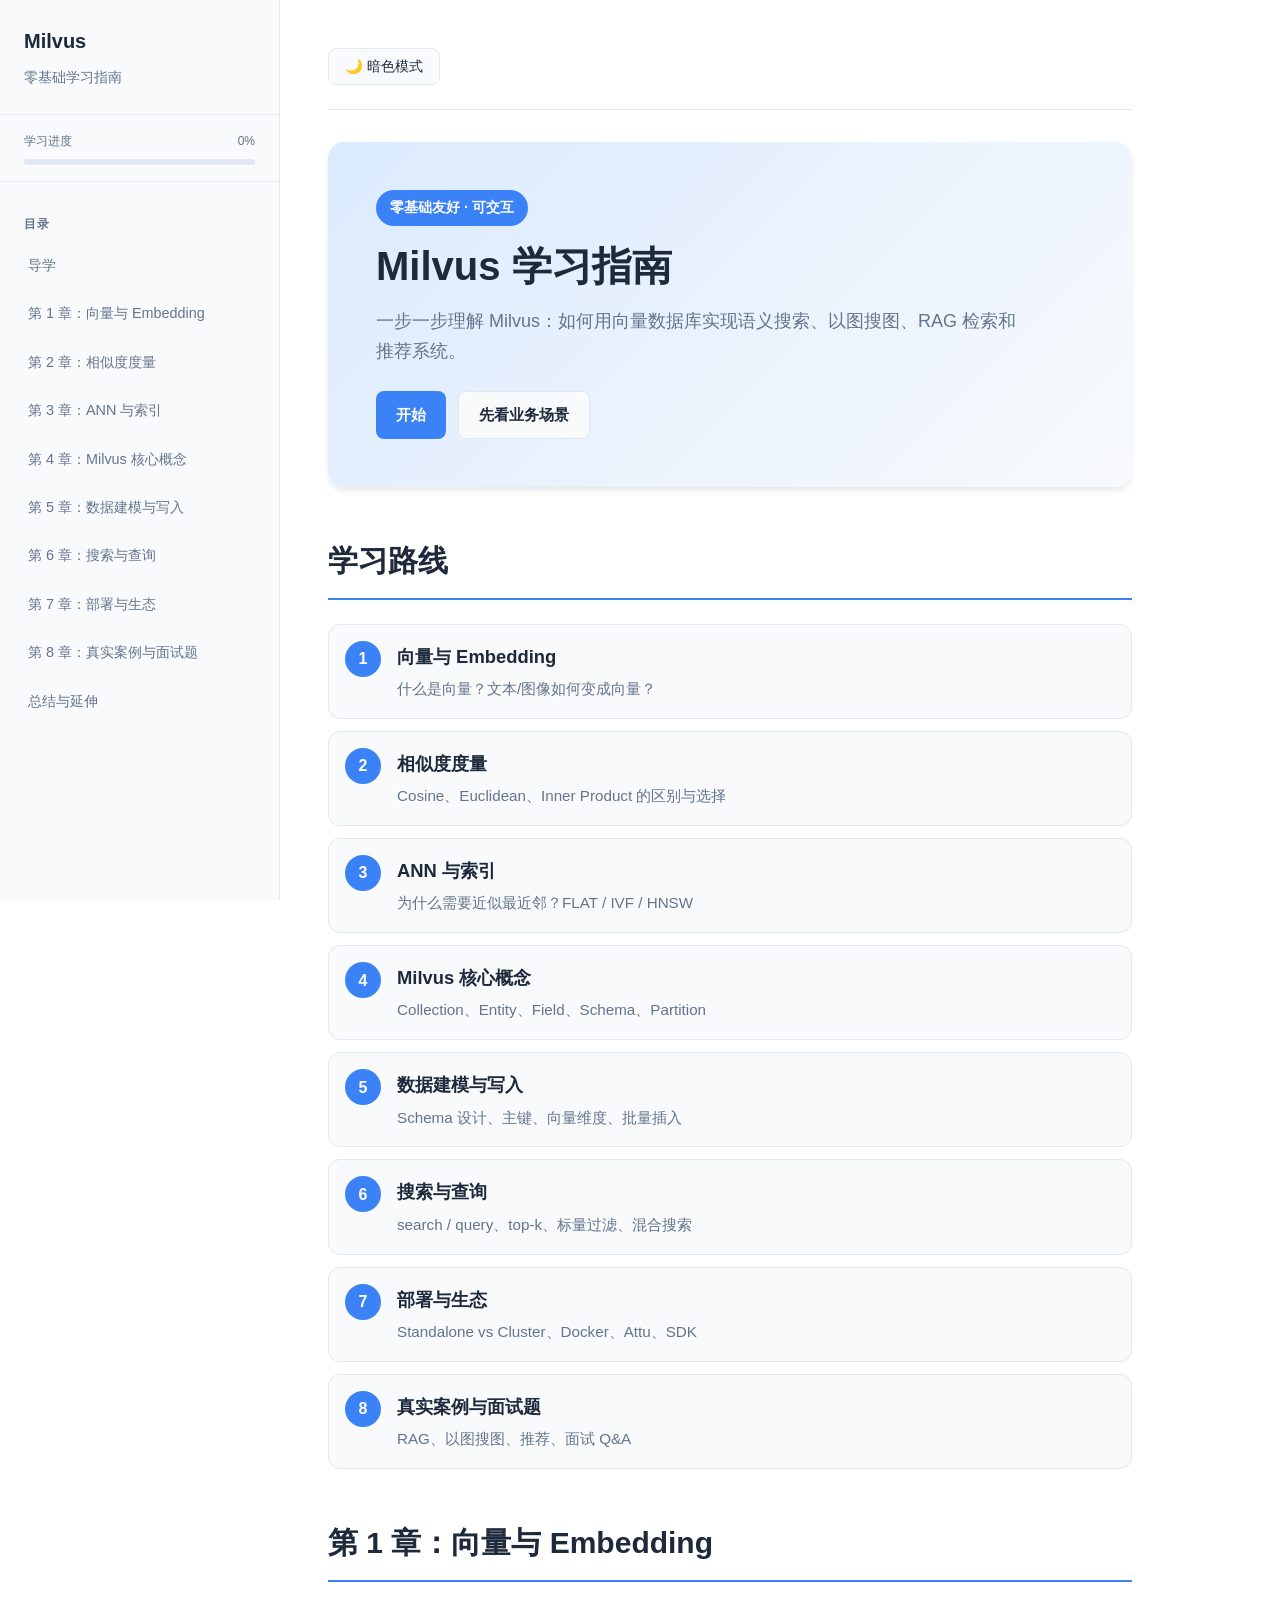
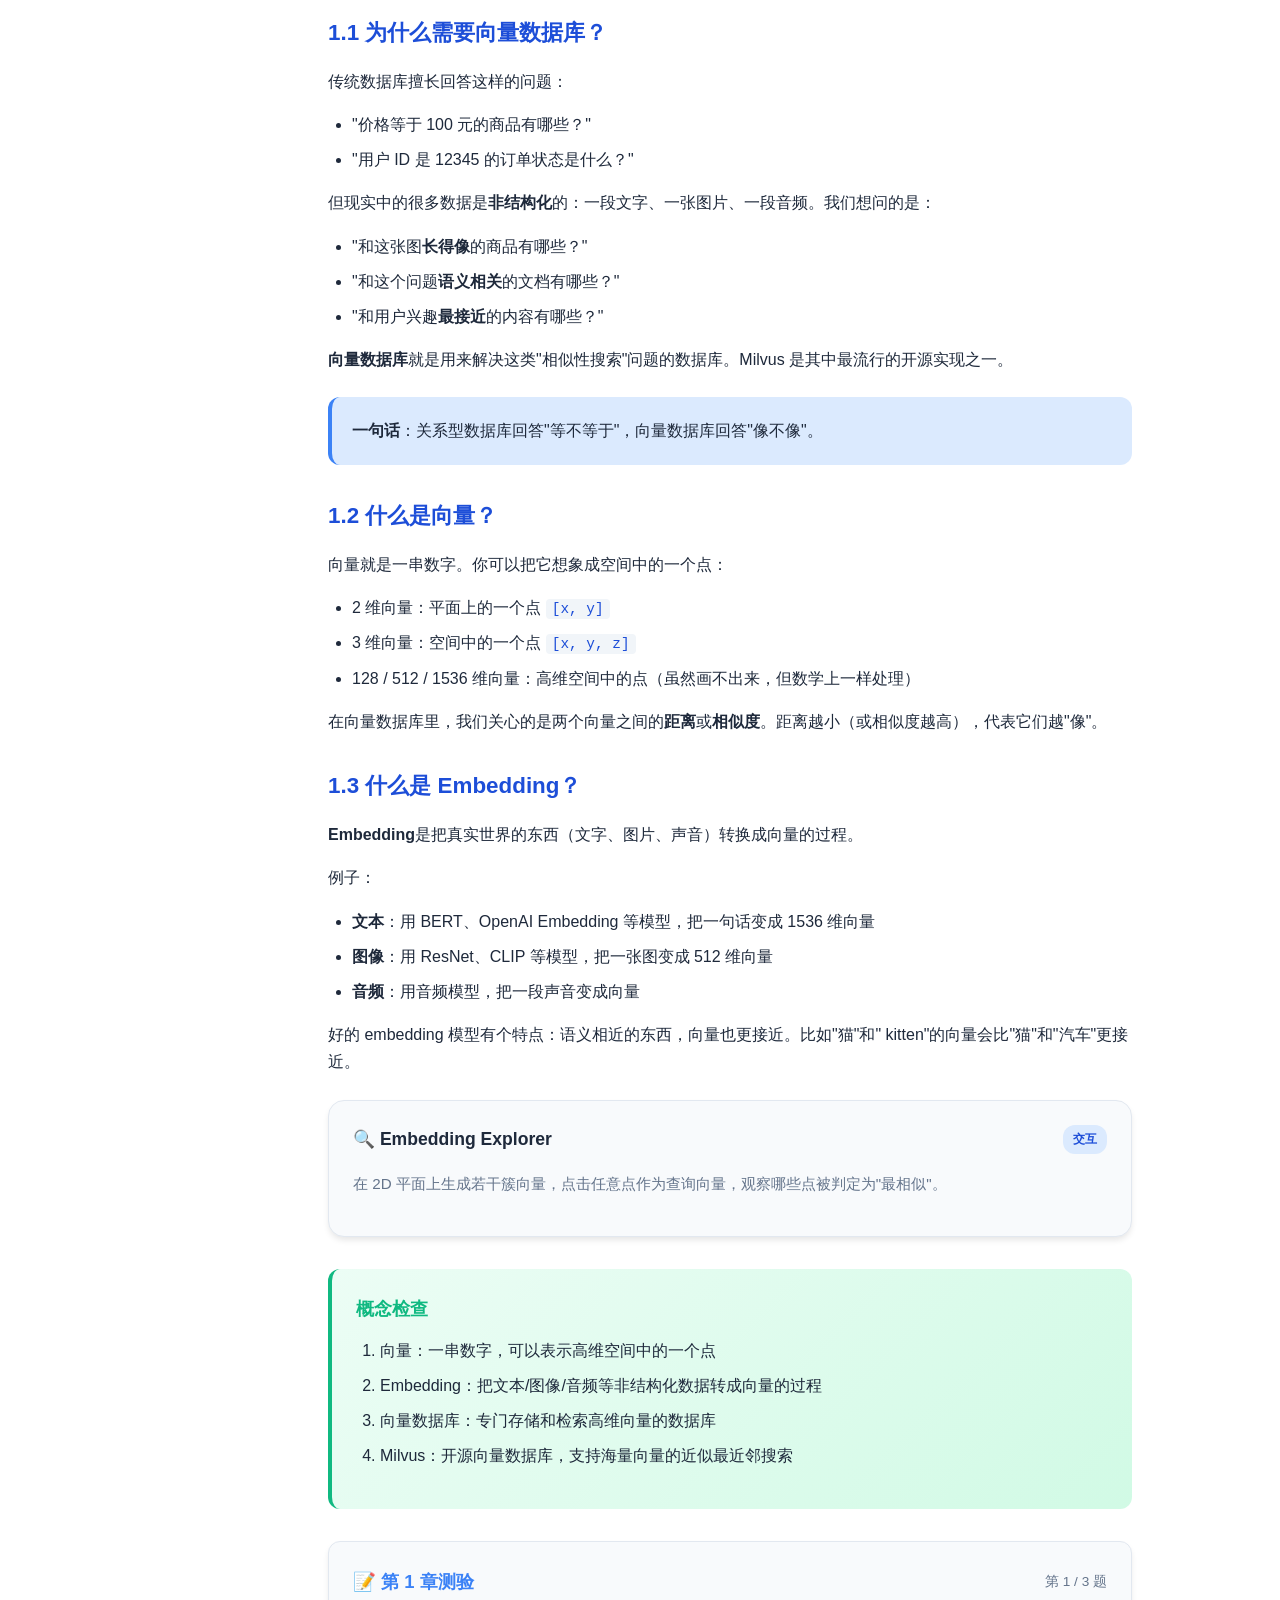
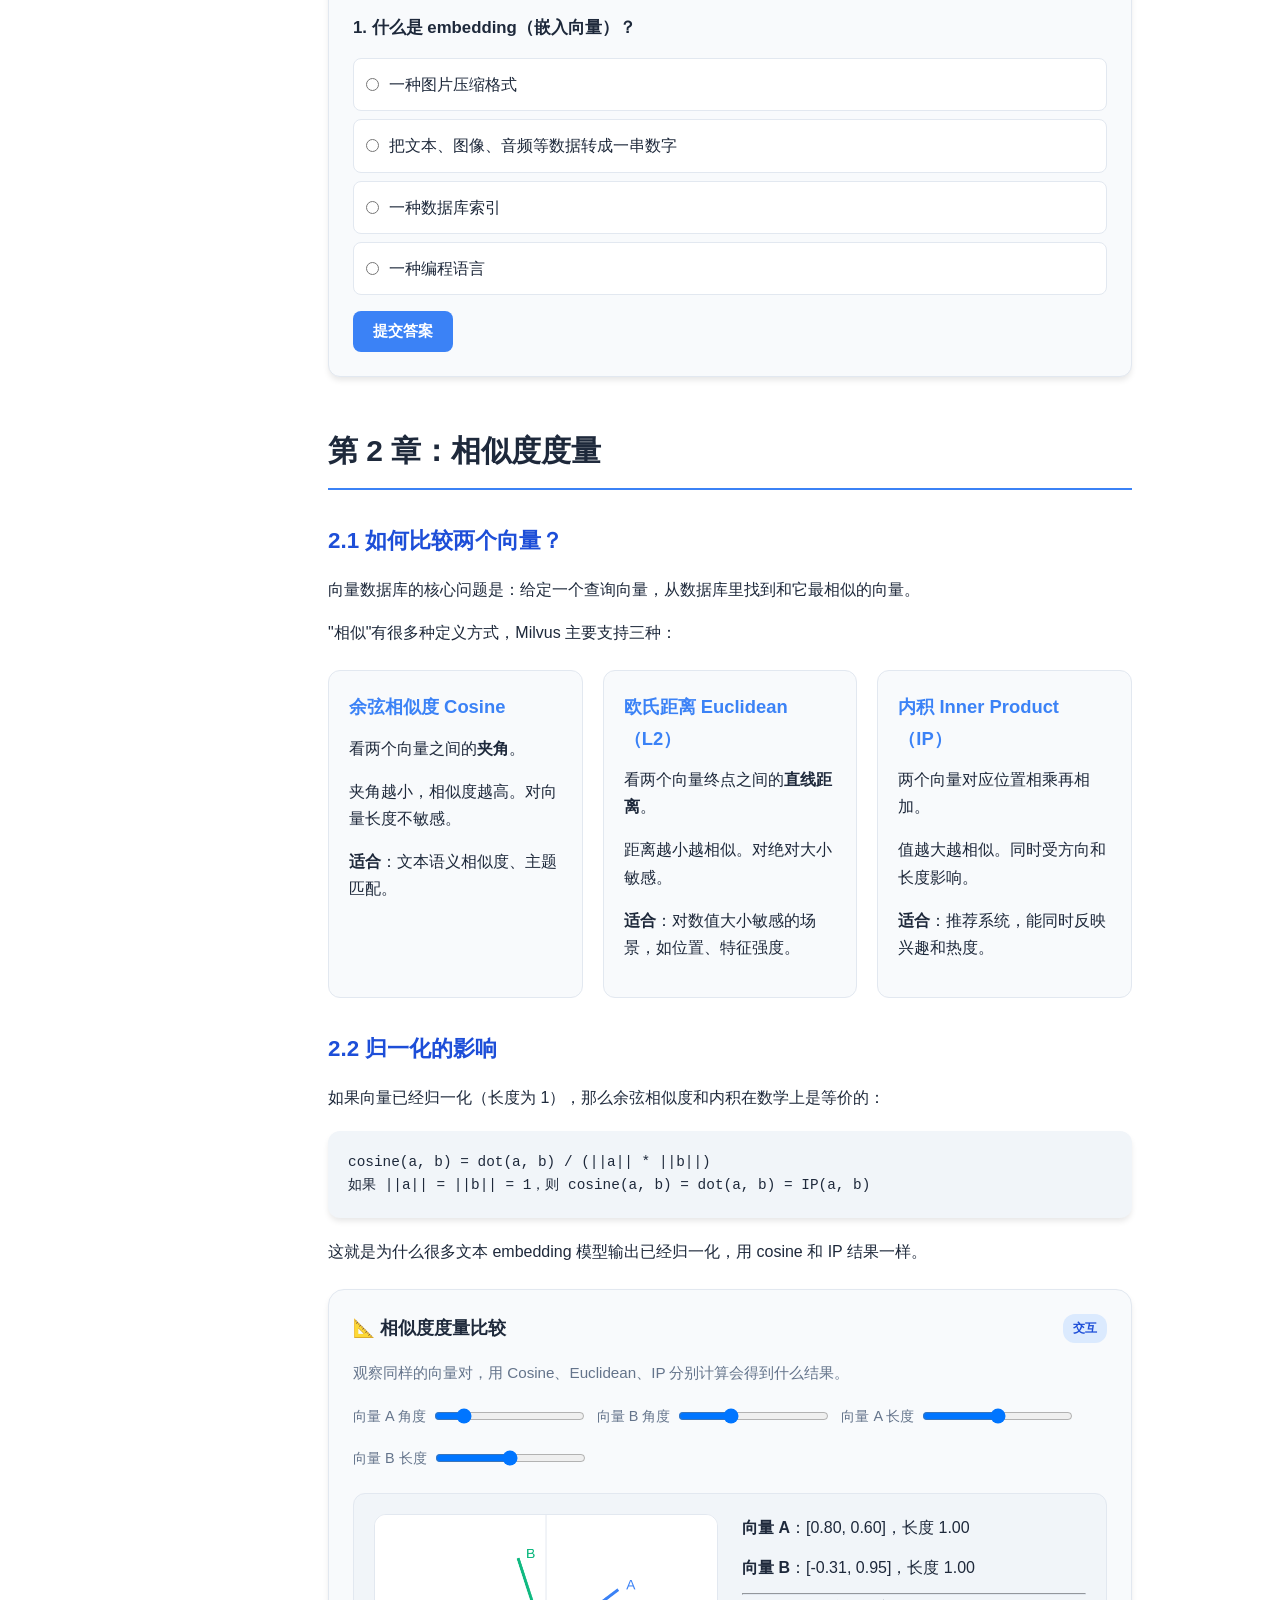
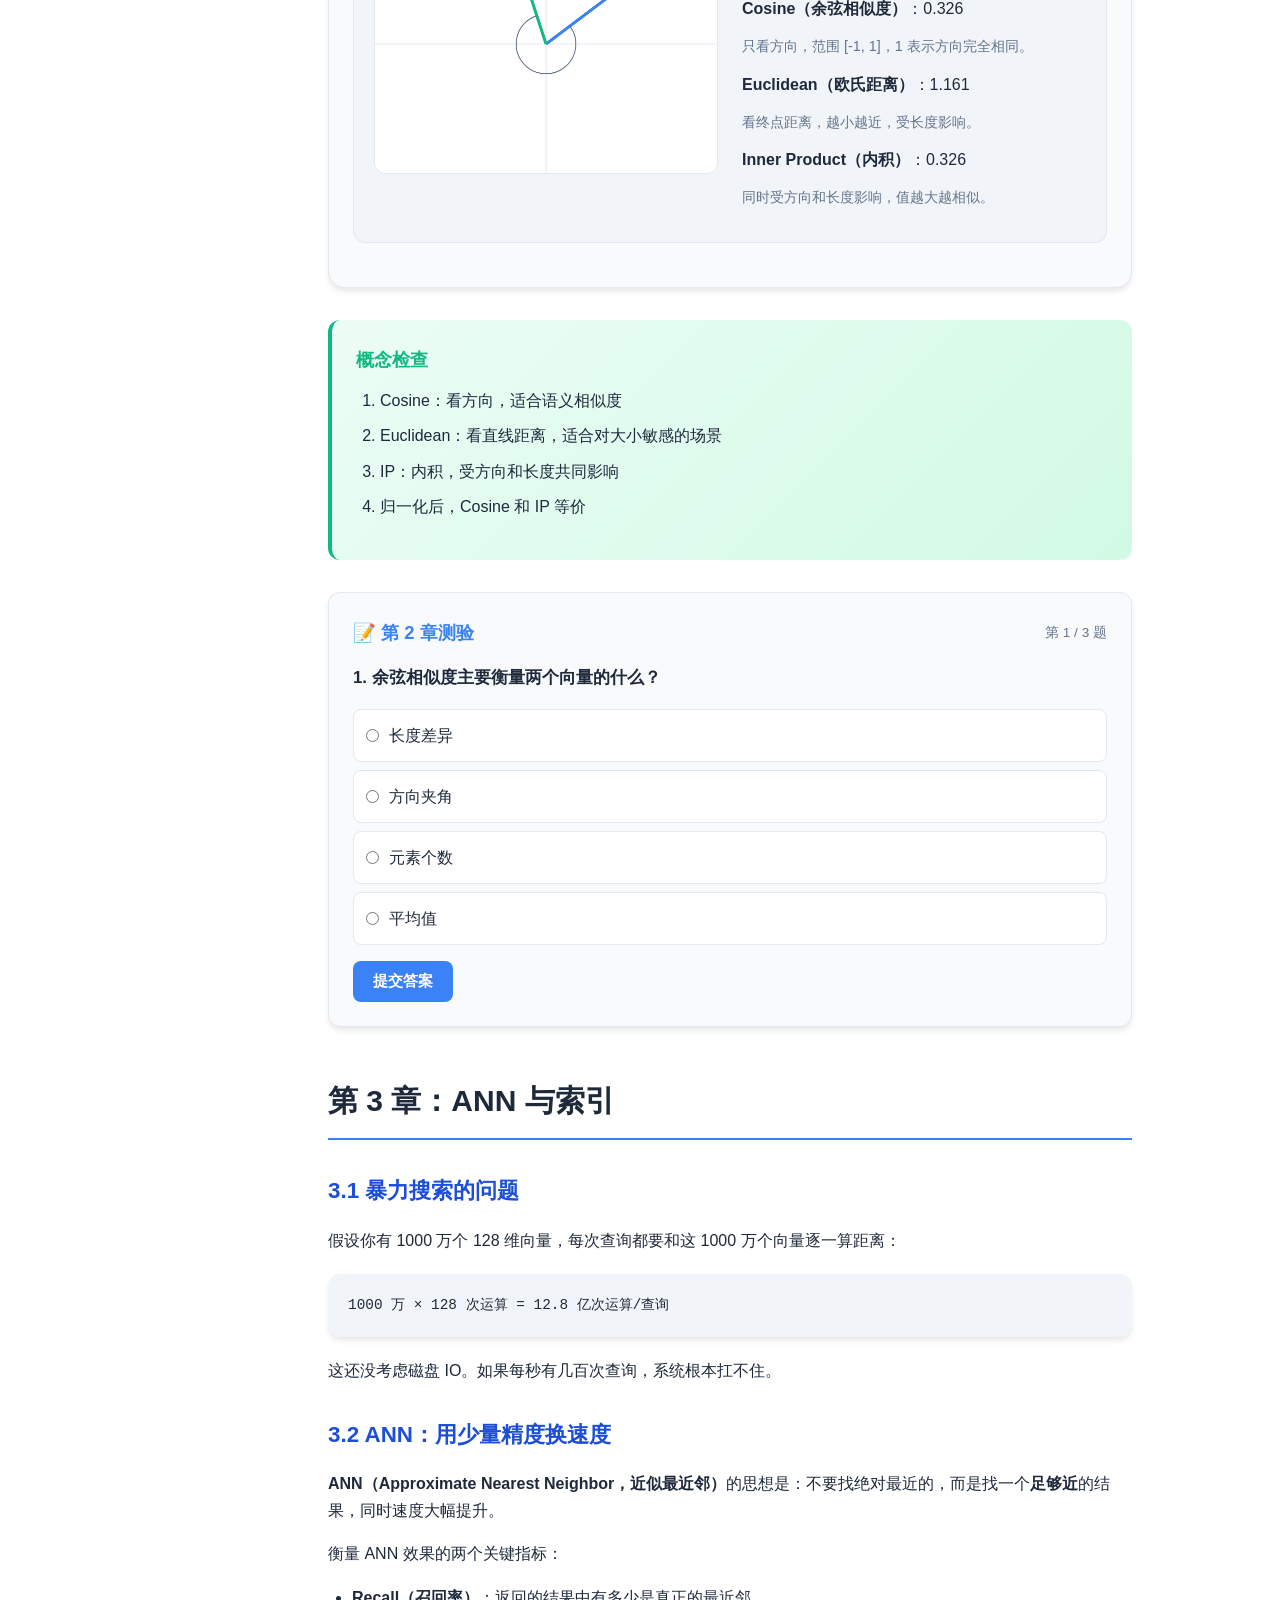
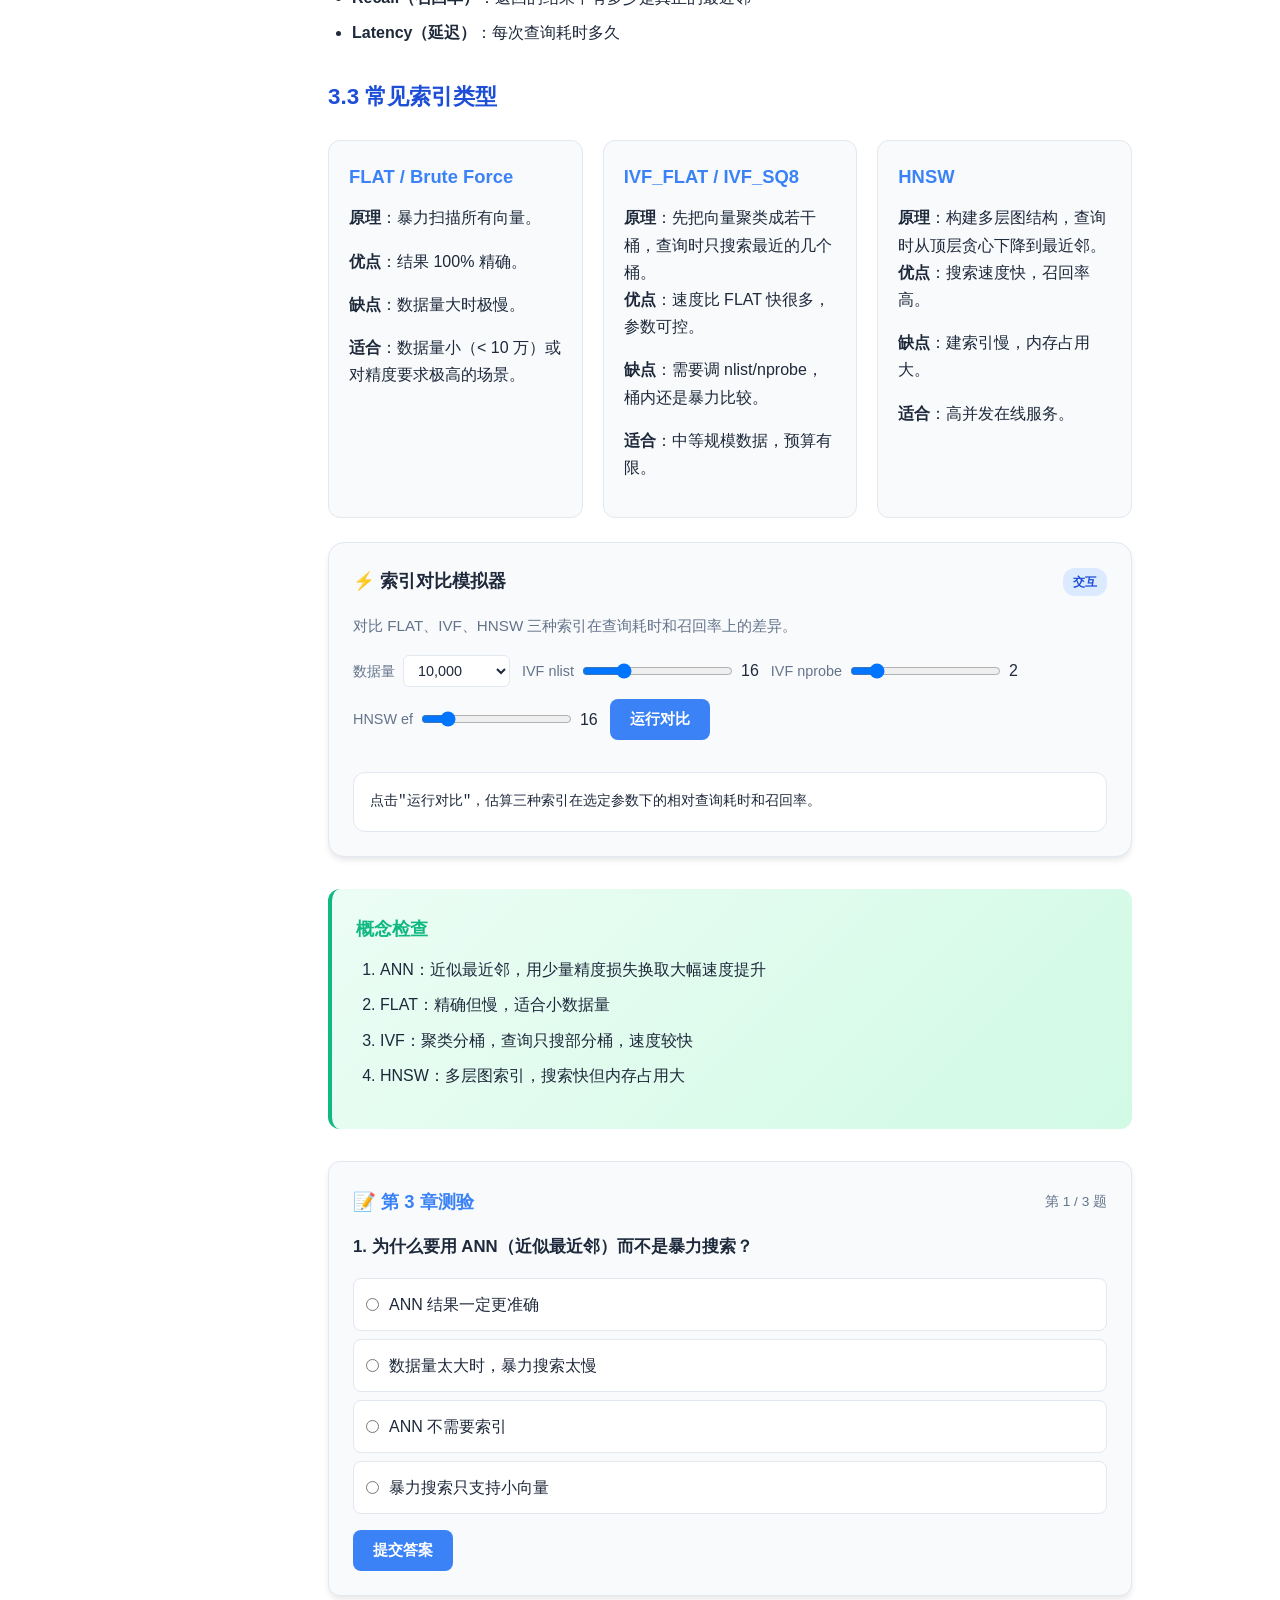
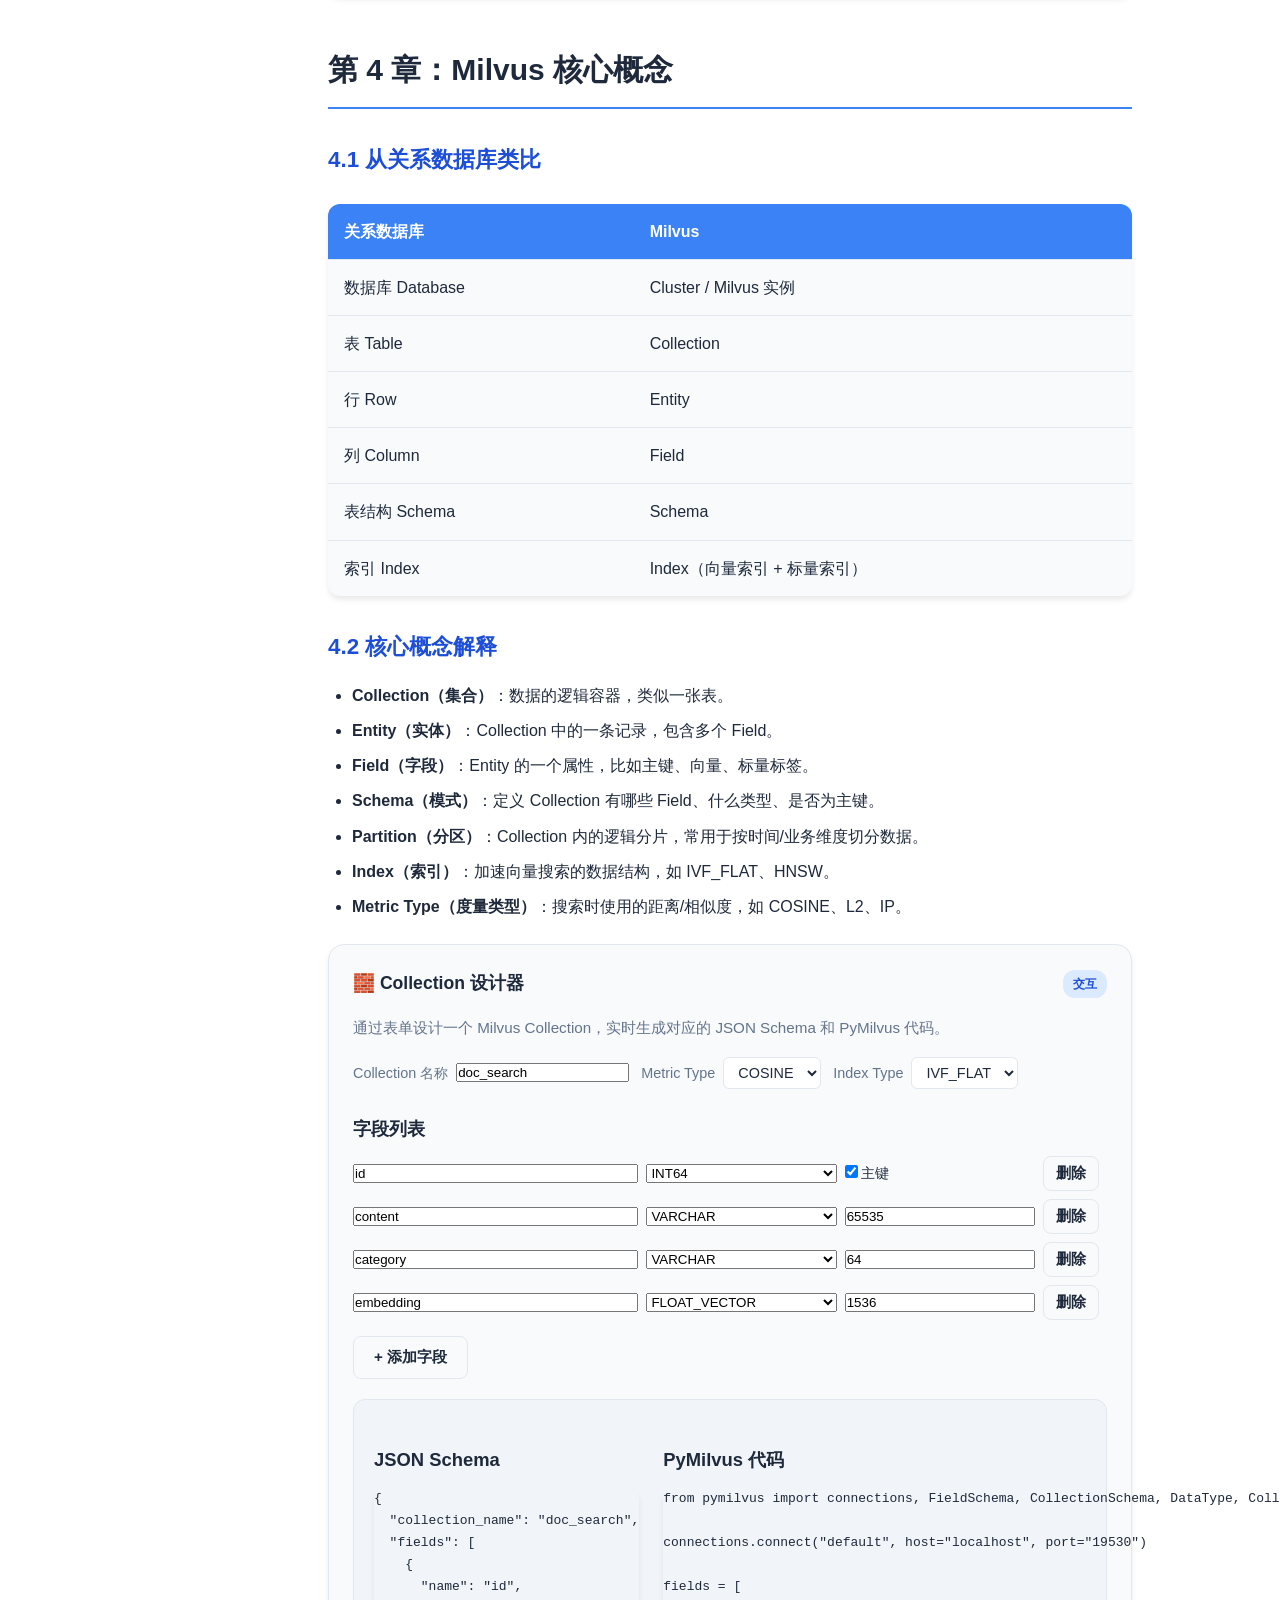
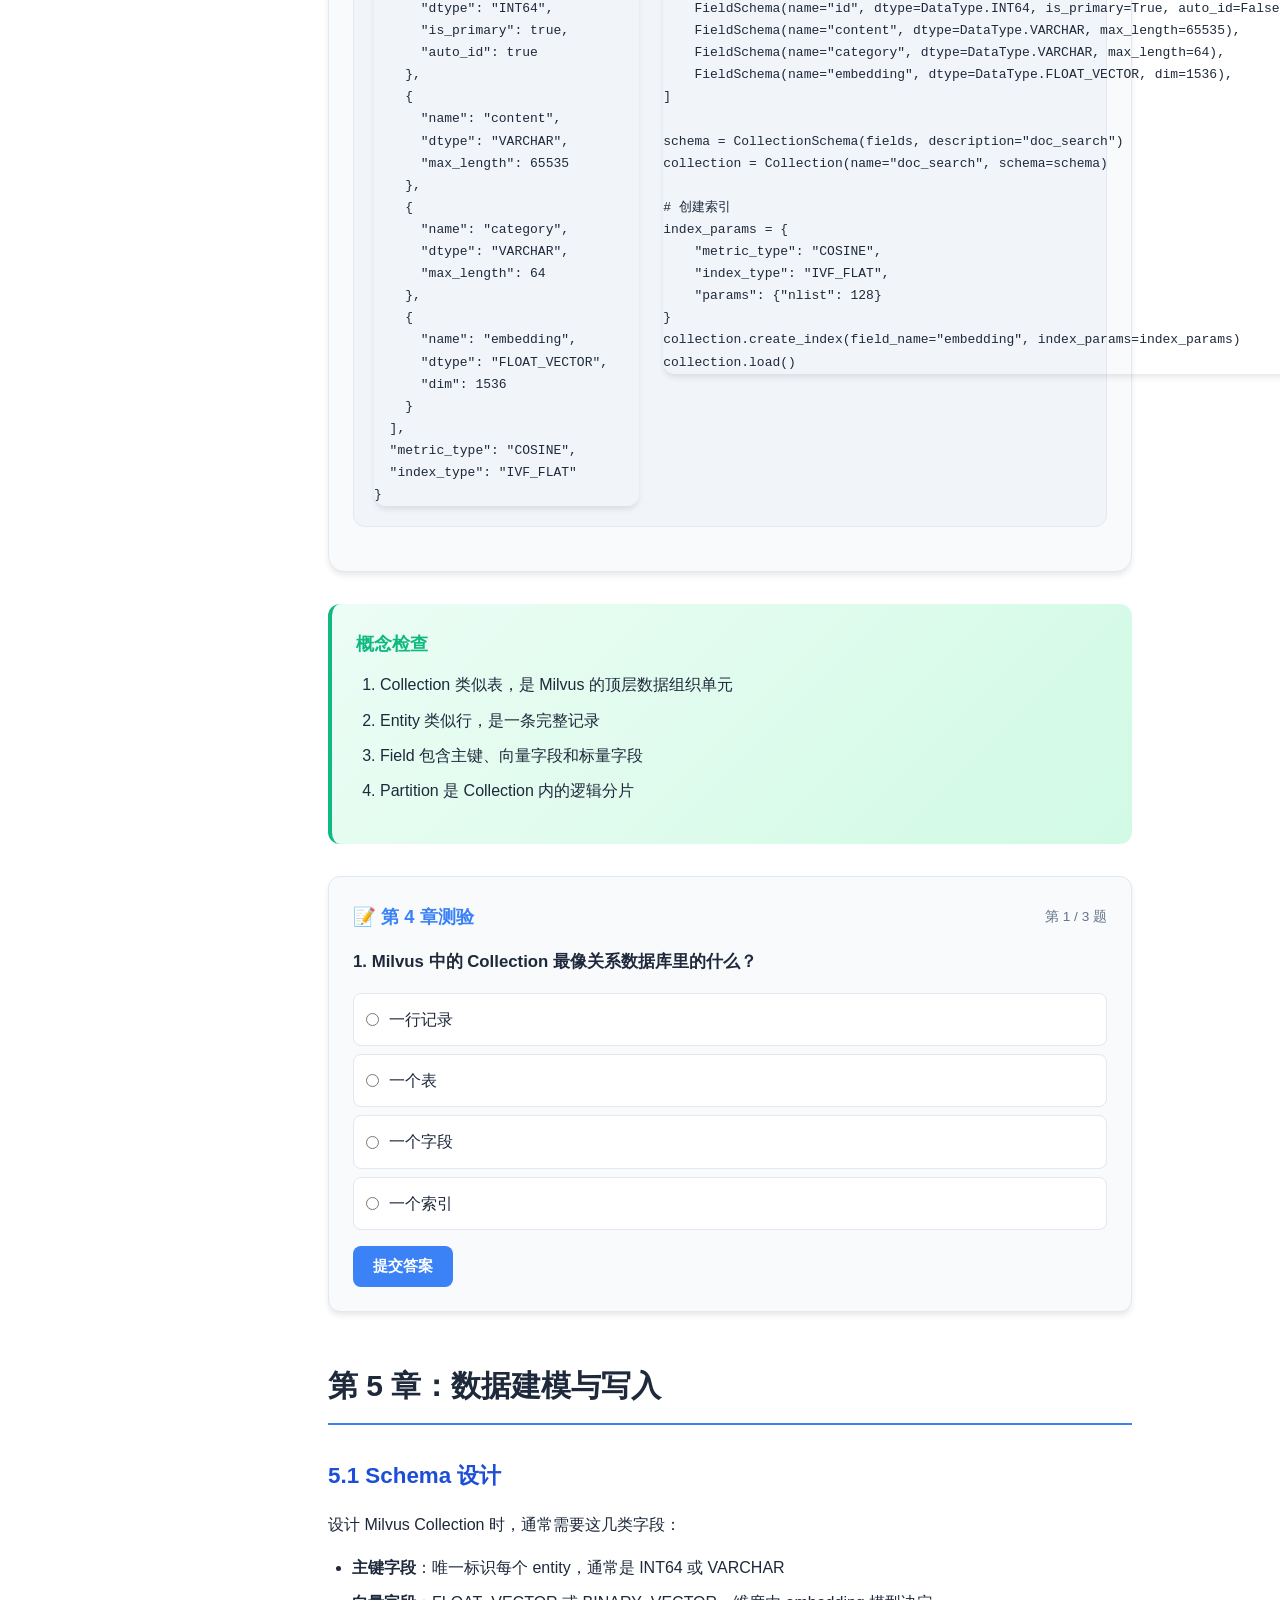
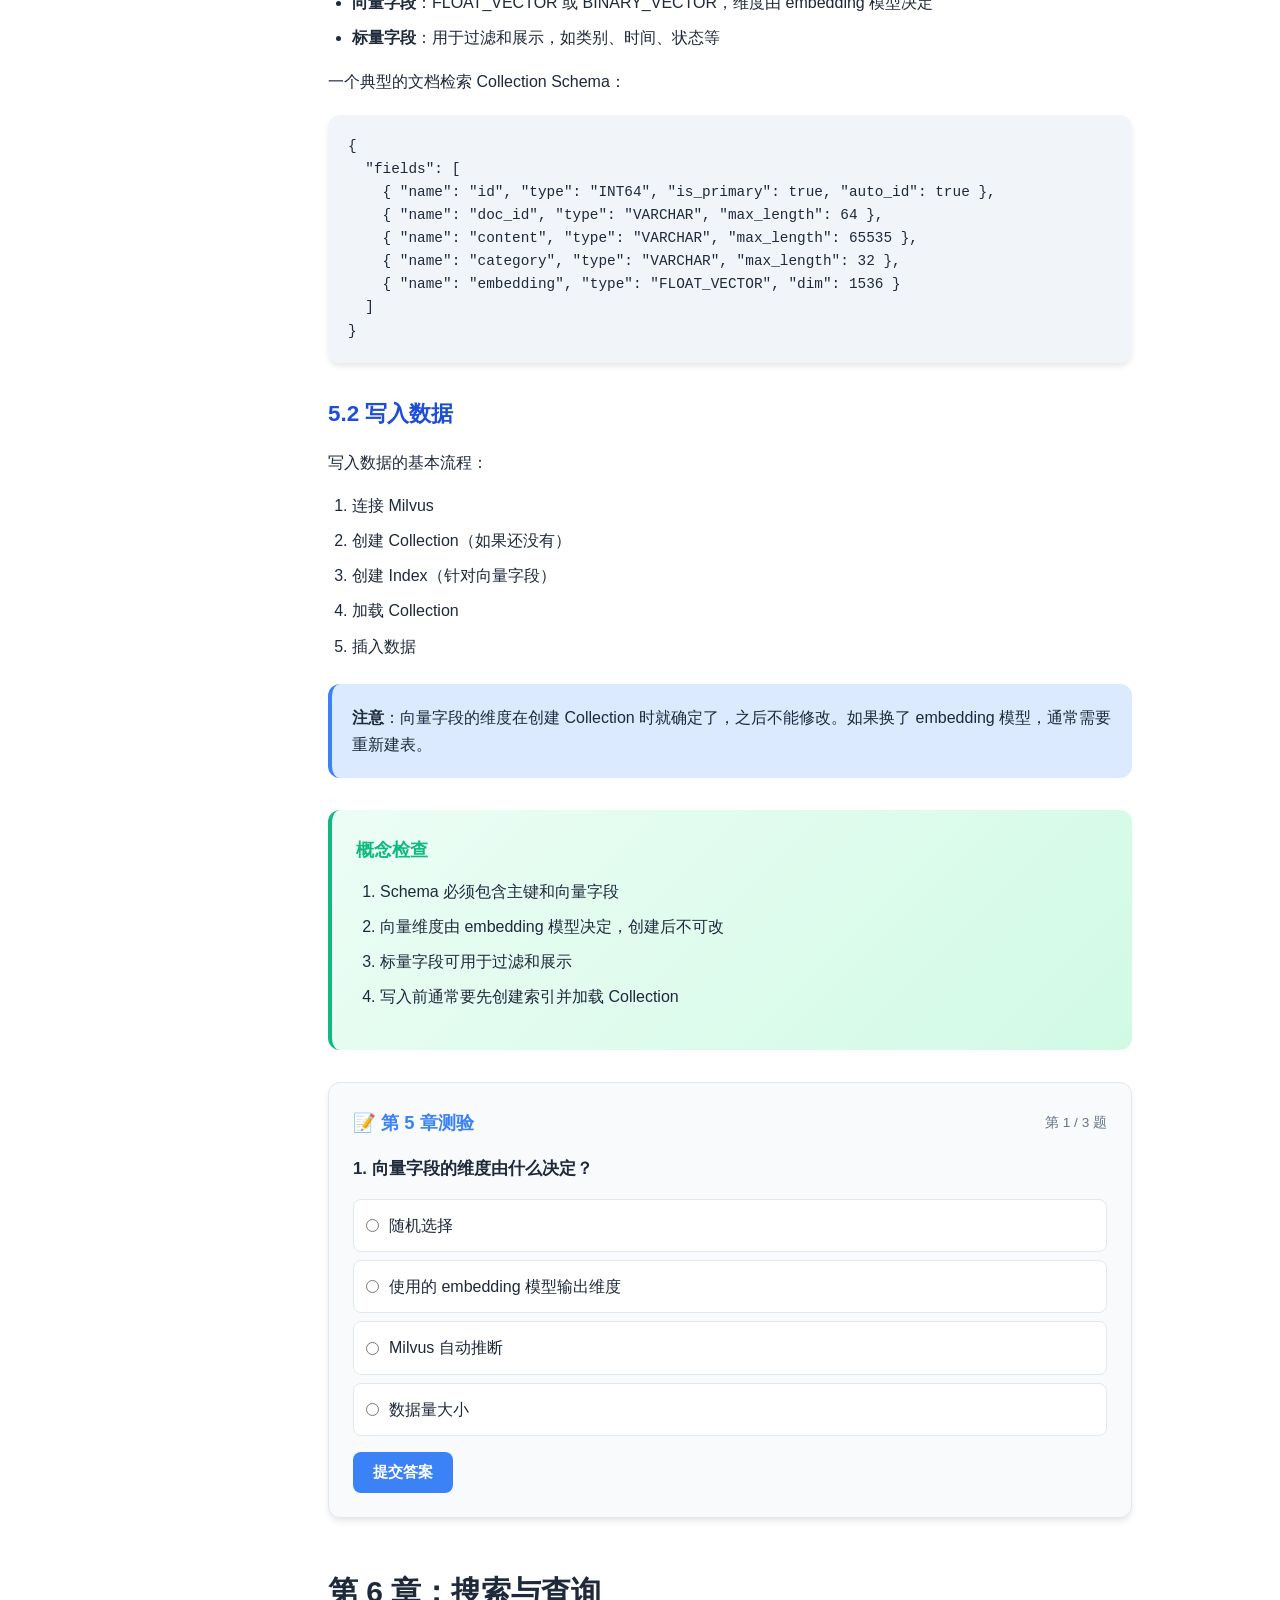
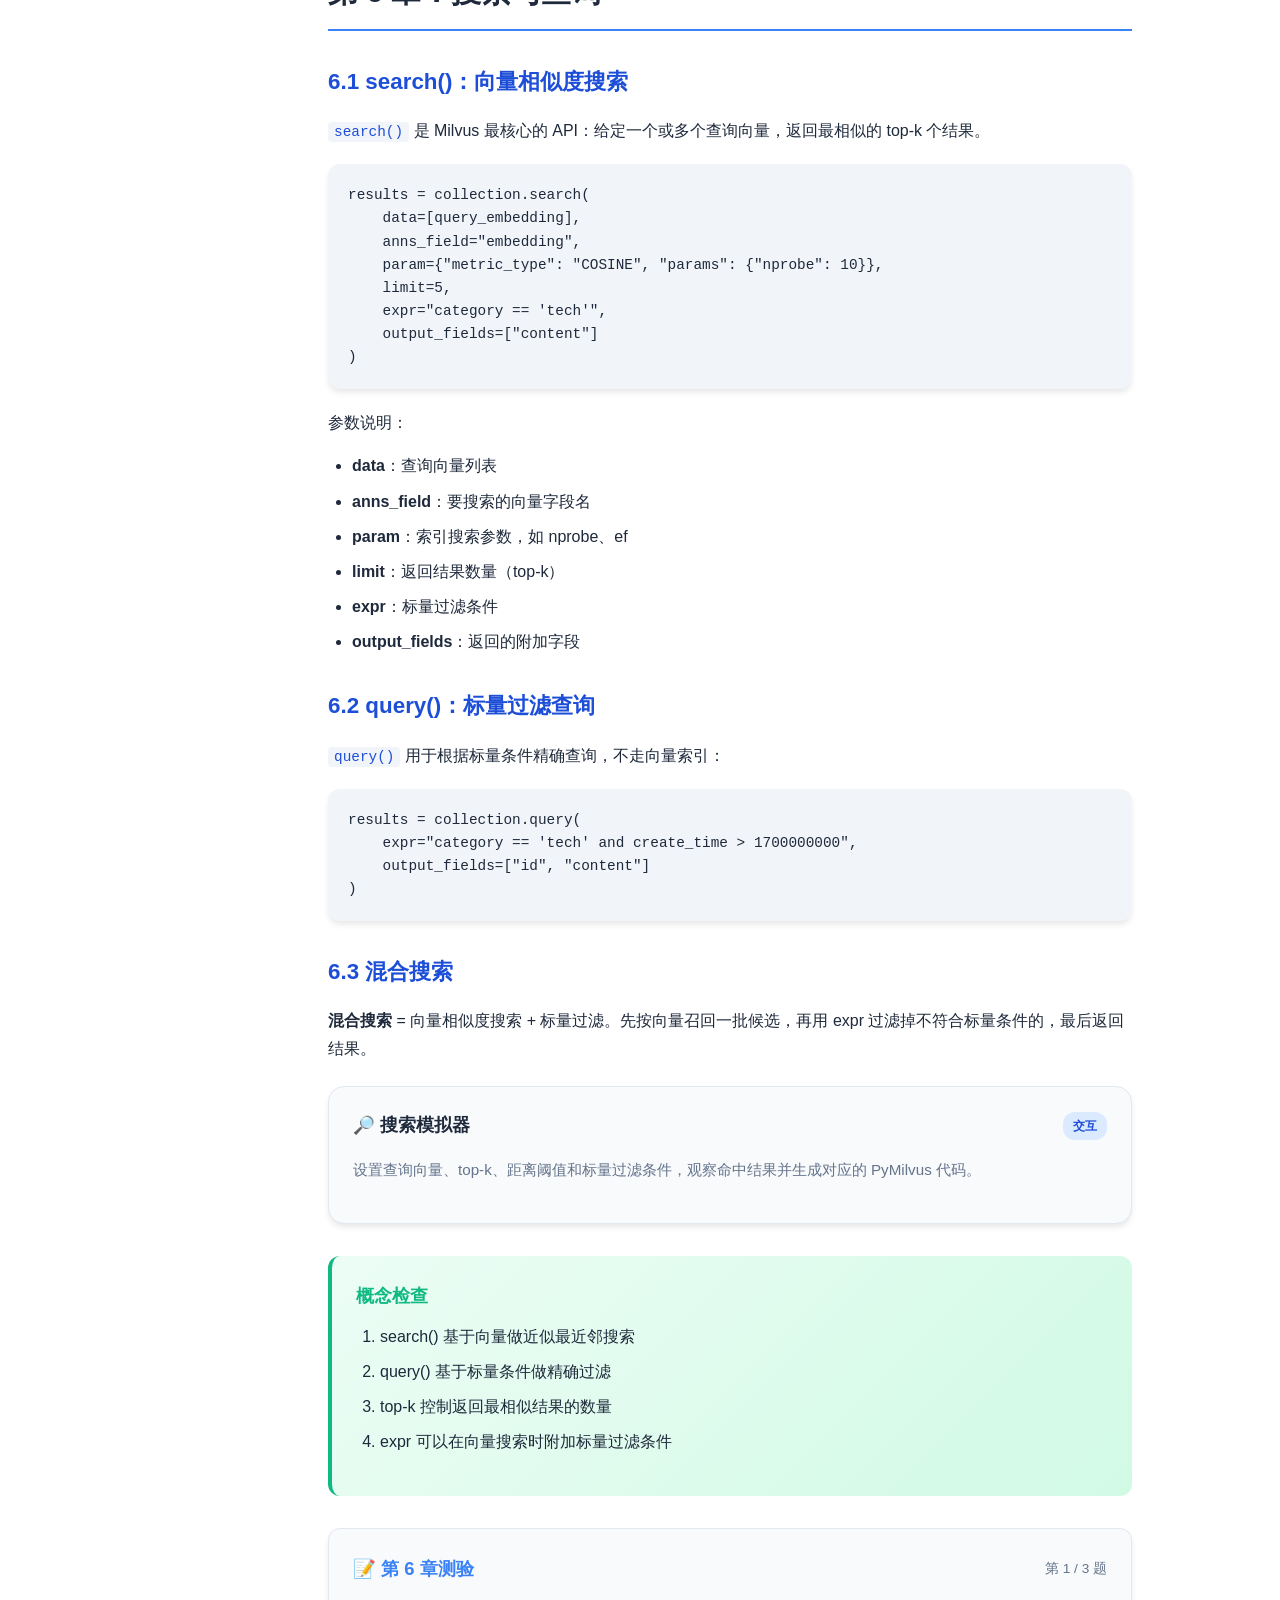
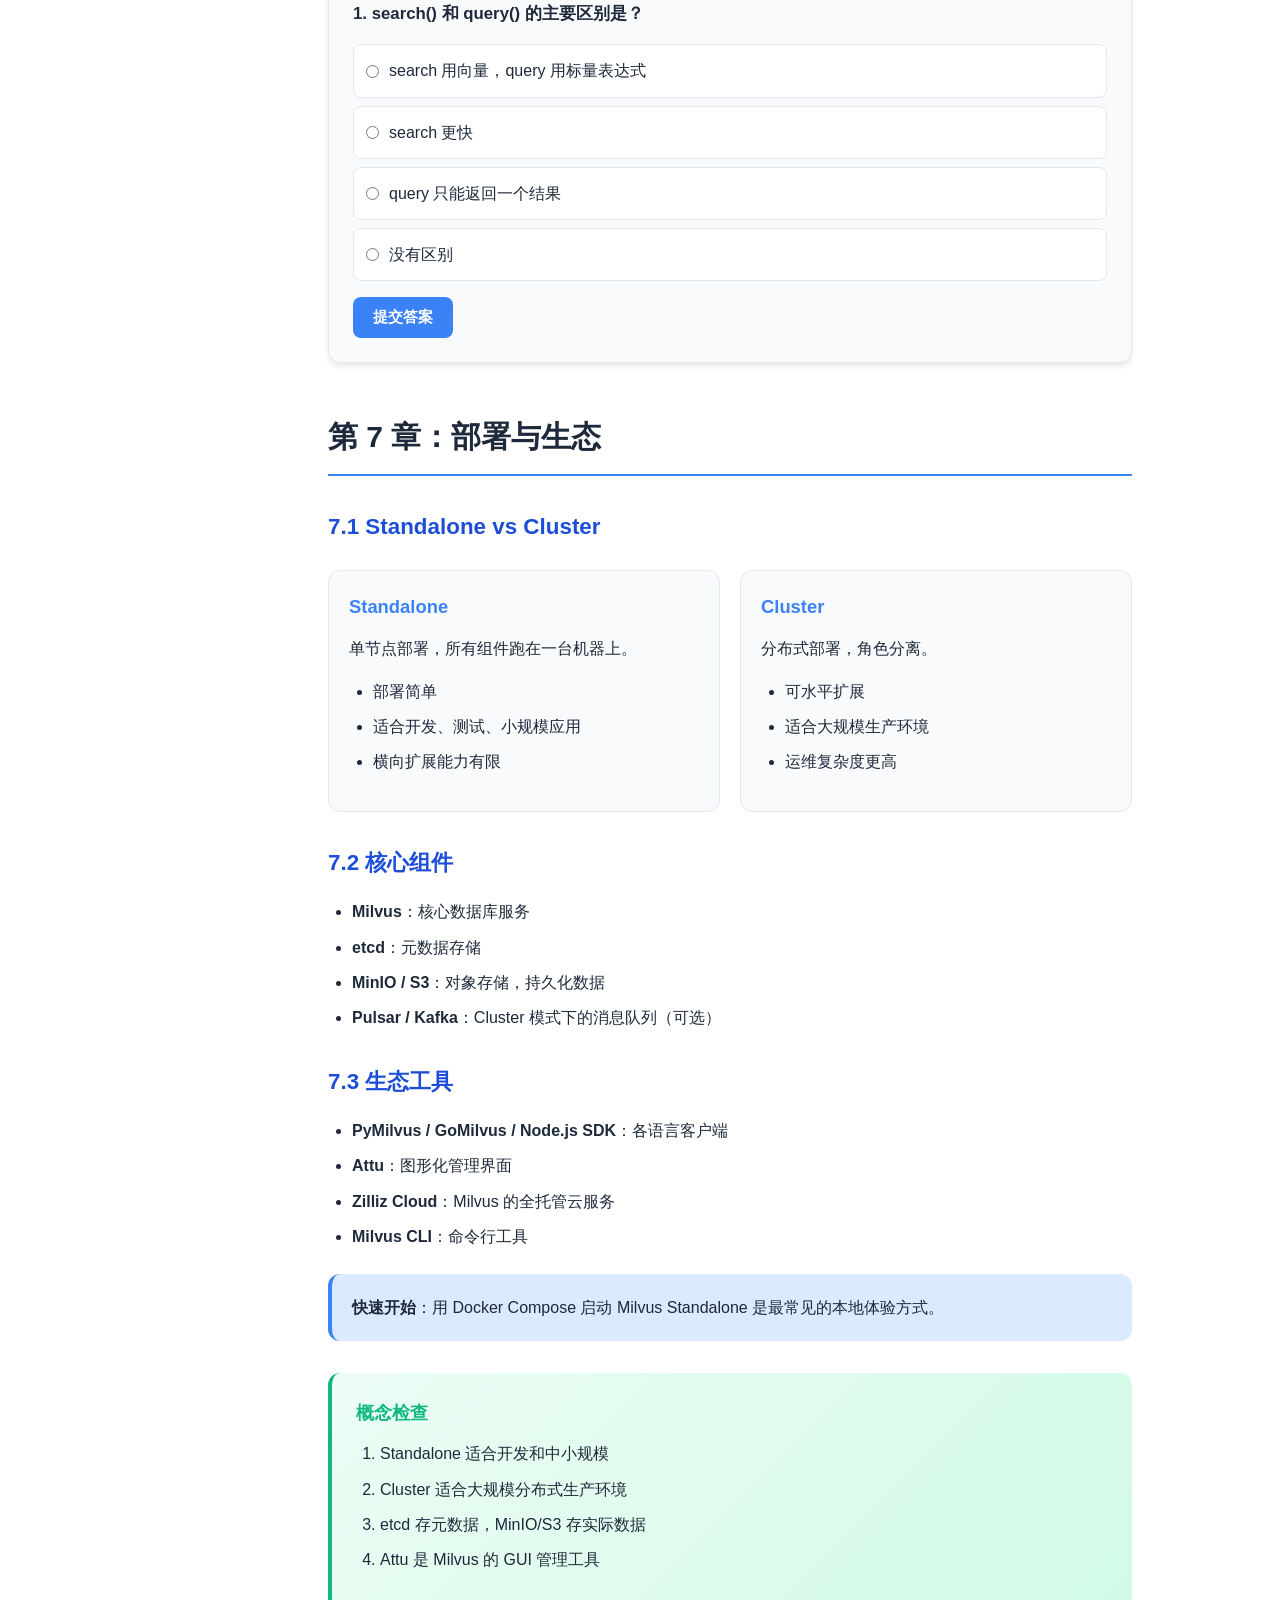
==== milvus_learning_site/index.html @ 3625d164 "Add Milvus interactive learning site New static site covering vectors, similarity metrics, ANN index" ====
<!DOCTYPE html>
<html lang="zh-CN">
<head>
    <meta charset="UTF-8">
    <meta name="viewport" content="width=device-width, initial-scale=1.0">
    <title>Milvus 零基础学习指南</title>
    <link rel="stylesheet" href="css/base.css">
    <link rel="stylesheet" href="css/components.css">
    <link rel="stylesheet" href="css/demos.css">
    <link rel="stylesheet" href="css/animations.css">
</head>
<body>
    <div class="container">
        <!-- Sidebar -->
        <nav class="sidebar" id="sidebar">
            <div class="sidebar-header">
                <div class="sidebar-title">Milvus</div>
                <div class="sidebar-subtitle">零基础学习指南</div>
            </div>
            <div class="progress-section">
                <div class="progress-label">
                    <span>学习进度</span>
                    <span id="progressText">0%</span>
                </div>
                <div class="progress-bar">
                    <div class="progress-fill" id="progressFill" style="width: 0%"></div>
                </div>
            </div>
            <div class="nav-section">目录</div>
            <ul class="nav-list">
                <li class="nav-item"><a href="#intro" class="nav-link">导学</a></li>
                <li class="nav-item"><a href="#chapter1" class="nav-link">第 1 章：向量与 Embedding</a></li>
                <li class="nav-item"><a href="#chapter2" class="nav-link">第 2 章：相似度度量</a></li>
                <li class="nav-item"><a href="#chapter3" class="nav-link">第 3 章：ANN 与索引</a></li>
                <li class="nav-item"><a href="#chapter4" class="nav-link">第 4 章：Milvus 核心概念</a></li>
                <li class="nav-item"><a href="#chapter5" class="nav-link">第 5 章：数据建模与写入</a></li>
                <li class="nav-item"><a href="#chapter6" class="nav-link">第 6 章：搜索与查询</a></li>
                <li class="nav-item"><a href="#chapter7" class="nav-link">第 7 章：部署与生态</a></li>
                <li class="nav-item"><a href="#chapter8" class="nav-link">第 8 章：真实案例与面试题</a></li>
                <li class="nav-item"><a href="#summary" class="nav-link">总结与延伸</a></li>
            </ul>
        </nav>

        <!-- Main Content -->
        <main class="main">
            <div class="top-bar">
                <button class="menu-toggle" id="menuToggle">☰ 目录</button>
                <button class="theme-toggle" id="themeToggle">🌙 暗色模式</button>
            </div>

            <!-- Hero -->
            <section class="hero" id="intro">
                <span class="hero-badge">零基础友好 · 可交互</span>
                <h1>Milvus 学习指南</h1>
                <p>一步一步理解 Milvus：如何用向量数据库实现语义搜索、以图搜图、RAG 检索和推荐系统。</p>
                <div class="hero-actions">
                    <a href="#chapter1" class="btn btn-primary">开始</a>
                    <a href="#chapter8" class="btn btn-secondary">先看业务场景</a>
                </div>
            </section>

            <!-- Roadmap -->
            <h2>学习路线</h2>
            <div class="roadmap">
                <a href="#chapter1" class="roadmap-item">
                    <div class="roadmap-number">1</div>
                    <div class="roadmap-content">
                        <h4>向量与 Embedding</h4>
                        <p>什么是向量？文本/图像如何变成向量？</p>
                    </div>
                </a>
                <a href="#chapter2" class="roadmap-item">
                    <div class="roadmap-number">2</div>
                    <div class="roadmap-content">
                        <h4>相似度度量</h4>
                        <p>Cosine、Euclidean、Inner Product 的区别与选择</p>
                    </div>
                </a>
                <a href="#chapter3" class="roadmap-item">
                    <div class="roadmap-number">3</div>
                    <div class="roadmap-content">
                        <h4>ANN 与索引</h4>
                        <p>为什么需要近似最近邻？FLAT / IVF / HNSW</p>
                    </div>
                </a>
                <a href="#chapter4" class="roadmap-item">
                    <div class="roadmap-number">4</div>
                    <div class="roadmap-content">
                        <h4>Milvus 核心概念</h4>
                        <p>Collection、Entity、Field、Schema、Partition</p>
                    </div>
                </a>
                <a href="#chapter5" class="roadmap-item">
                    <div class="roadmap-number">5</div>
                    <div class="roadmap-content">
                        <h4>数据建模与写入</h4>
                        <p>Schema 设计、主键、向量维度、批量插入</p>
                    </div>
                </a>
                <a href="#chapter6" class="roadmap-item">
                    <div class="roadmap-number">6</div>
                    <div class="roadmap-content">
                        <h4>搜索与查询</h4>
                        <p>search / query、top-k、标量过滤、混合搜索</p>
                    </div>
                </a>
                <a href="#chapter7" class="roadmap-item">
                    <div class="roadmap-number">7</div>
                    <div class="roadmap-content">
                        <h4>部署与生态</h4>
                        <p>Standalone vs Cluster、Docker、Attu、SDK</p>
                    </div>
                </a>
                <a href="#chapter8" class="roadmap-item">
                    <div class="roadmap-number">8</div>
                    <div class="roadmap-content">
                        <h4>真实案例与面试题</h4>
                        <p>RAG、以图搜图、推荐、面试 Q&A</p>
                    </div>
                </a>
            </div>

            <!-- Chapter 1 -->
            <section id="chapter1">
                <h2>第 1 章：向量与 Embedding</h2>

                <h3>1.1 为什么需要向量数据库？</h3>
                <p>传统数据库擅长回答这样的问题：</p>
                <ul>
                    <li>"价格等于 100 元的商品有哪些？"</li>
                    <li>"用户 ID 是 12345 的订单状态是什么？"</li>
                </ul>
                <p>但现实中的很多数据是<strong>非结构化</strong>的：一段文字、一张图片、一段音频。我们想问的是：</p>
                <ul>
                    <li>"和这张图<strong>长得像</strong>的商品有哪些？"</li>
                    <li>"和这个问题<strong>语义相关</strong>的文档有哪些？"</li>
                    <li>"和用户兴趣<strong>最接近</strong>的内容有哪些？"</li>
                </ul>
                <p><strong>向量数据库</strong>就是用来解决这类"相似性搜索"问题的数据库。Milvus 是其中最流行的开源实现之一。</p>

                <div class="highlight-box">
                    <p><strong>一句话</strong>：关系型数据库回答"等不等于"，向量数据库回答"像不像"。</p>
                </div>

                <h3>1.2 什么是向量？</h3>
                <p>向量就是一串数字。你可以把它想象成空间中的一个点：</p>
                <ul>
                    <li>2 维向量：平面上的一个点 <code>[x, y]</code></li>
                    <li>3 维向量：空间中的一个点 <code>[x, y, z]</code></li>
                    <li>128 / 512 / 1536 维向量：高维空间中的点（虽然画不出来，但数学上一样处理）</li>
                </ul>

                <p>在向量数据库里，我们关心的是两个向量之间的<strong>距离</strong>或<strong>相似度</strong>。距离越小（或相似度越高），代表它们越"像"。</p>

                <h3>1.3 什么是 Embedding？</h3>
                <p><strong>Embedding</strong>是把真实世界的东西（文字、图片、声音）转换成向量的过程。</p>

                <p>例子：</p>
                <ul>
                    <li><strong>文本</strong>：用 BERT、OpenAI Embedding 等模型，把一句话变成 1536 维向量</li>
                    <li><strong>图像</strong>：用 ResNet、CLIP 等模型，把一张图变成 512 维向量</li>
                    <li><strong>音频</strong>：用音频模型，把一段声音变成向量</li>
                </ul>

                <p>好的 embedding 模型有个特点：语义相近的东西，向量也更接近。比如"猫"和" kitten"的向量会比"猫"和"汽车"更接近。</p>

                <div class="demo-container">
                    <div class="demo-header">
                        <div class="demo-title">🔍 Embedding Explorer</div>
                        <span class="demo-badge">交互</span>
                    </div>
                    <div class="demo-description">在 2D 平面上生成若干簇向量，点击任意点作为查询向量，观察哪些点被判定为"最相似"。</div>
                    <div id="embedding-explorer-demo"></div>
                </div>

                <div class="concept-check">
                    <h4>概念检查</h4>
                    <ol>
                        <li>向量：一串数字，可以表示高维空间中的一个点</li>
                        <li>Embedding：把文本/图像/音频等非结构化数据转成向量的过程</li>
                        <li>向量数据库：专门存储和检索高维向量的数据库</li>
                        <li>Milvus：开源向量数据库，支持海量向量的近似最近邻搜索</li>
                    </ol>
                </div>

                <div class="quiz-container" data-chapter="chapter1"></div>
            </section>

            <!-- Chapter 2 -->
            <section id="chapter2">
                <h2>第 2 章：相似度度量</h2>

                <h3>2.1 如何比较两个向量？</h3>
                <p>向量数据库的核心问题是：给定一个查询向量，从数据库里找到和它最相似的向量。</p>
                <p>"相似"有很多种定义方式，Milvus 主要支持三种：</p>

                <div class="comparison comparison-3">
                    <div class="comparison-box">
                        <h4>余弦相似度 Cosine</h4>
                        <p>看两个向量之间的<strong>夹角</strong>。</p>
                        <p>夹角越小，相似度越高。对向量长度不敏感。</p>
                        <p><strong>适合</strong>：文本语义相似度、主题匹配。</p>
                    </div>
                    <div class="comparison-box">
                        <h4>欧氏距离 Euclidean（L2）</h4>
                        <p>看两个向量终点之间的<strong>直线距离</strong>。</p>
                        <p>距离越小越相似。对绝对大小敏感。</p>
                        <p><strong>适合</strong>：对数值大小敏感的场景，如位置、特征强度。</p>
                    </div>
                    <div class="comparison-box">
                        <h4>内积 Inner Product（IP）</h4>
                        <p>两个向量对应位置相乘再相加。</p>
                        <p>值越大越相似。同时受方向和长度影响。</p>
                        <p><strong>适合</strong>：推荐系统，能同时反映兴趣和热度。</p>
                    </div>
                </div>

                <h3>2.2 归一化的影响</h3>
                <p>如果向量已经归一化（长度为 1），那么余弦相似度和内积在数学上是等价的：</p>
                <pre><code>cosine(a, b) = dot(a, b) / (||a|| * ||b||)
如果 ||a|| = ||b|| = 1，则 cosine(a, b) = dot(a, b) = IP(a, b)</code></pre>

                <p>这就是为什么很多文本 embedding 模型输出已经归一化，用 cosine 和 IP 结果一样。</p>

                <div class="demo-container">
                    <div class="demo-header">
                        <div class="demo-title">📐 相似度度量比较</div>
                        <span class="demo-badge">交互</span>
                    </div>
                    <div class="demo-description">观察同样的向量对，用 Cosine、Euclidean、IP 分别计算会得到什么结果。</div>
                    <div id="similarity-metrics-demo"></div>
                </div>

                <div class="concept-check">
                    <h4>概念检查</h4>
                    <ol>
                        <li>Cosine：看方向，适合语义相似度</li>
                        <li>Euclidean：看直线距离，适合对大小敏感的场景</li>
                        <li>IP：内积，受方向和长度共同影响</li>
                        <li>归一化后，Cosine 和 IP 等价</li>
                    </ol>
                </div>

                <div class="quiz-container" data-chapter="chapter2"></div>
            </section>

            <!-- Chapter 3 -->
            <section id="chapter3">
                <h2>第 3 章：ANN 与索引</h2>

                <h3>3.1 暴力搜索的问题</h3>
                <p>假设你有 1000 万个 128 维向量，每次查询都要和这 1000 万个向量逐一算距离：</p>
                <pre><code>1000 万 × 128 次运算 = 12.8 亿次运算/查询</code></pre>
                <p>这还没考虑磁盘 IO。如果每秒有几百次查询，系统根本扛不住。</p>

                <h3>3.2 ANN：用少量精度换速度</h3>
                <p><strong>ANN（Approximate Nearest Neighbor，近似最近邻）</strong>的思想是：不要找绝对最近的，而是找一个<strong>足够近</strong>的结果，同时速度大幅提升。</p>

                <p>衡量 ANN 效果的两个关键指标：</p>
                <ul>
                    <li><strong>Recall（召回率）</strong>：返回的结果中有多少是真正的最近邻</li>
                    <li><strong>Latency（延迟）</strong>：每次查询耗时多久</li>
                </ul>

                <h3>3.3 常见索引类型</h3>

                <div class="comparison comparison-3">
                    <div class="comparison-box">
                        <h4>FLAT / Brute Force</h4>
                        <p><strong>原理</strong>：暴力扫描所有向量。</p>
                        <p><strong>优点</strong>：结果 100% 精确。</p>
                        <p><strong>缺点</strong>：数据量大时极慢。</p>
                        <p><strong>适合</strong>：数据量小（< 10 万）或对精度要求极高的场景。</p>
                    </div>
                    <div class="comparison-box">
                        <h4>IVF_FLAT / IVF_SQ8</h4>
                        <strong>原理</strong>：先把向量聚类成若干桶，查询时只搜索最近的几个桶。
                        <p><strong>优点</strong>：速度比 FLAT 快很多，参数可控。</p>
                        <p><strong>缺点</strong>：需要调 nlist/nprobe，桶内还是暴力比较。</p>
                        <p><strong>适合</strong>：中等规模数据，预算有限。</p>
                    </div>
                    <div class="comparison-box">
                        <h4>HNSW</h4>
                        <strong>原理</strong>：构建多层图结构，查询时从顶层贪心下降到最近邻。
                        <p><strong>优点</strong>：搜索速度快，召回率高。</p>
                        <p><strong>缺点</strong>：建索引慢，内存占用大。</p>
                        <p><strong>适合</strong>：高并发在线服务。</p>
                    </div>
                </div>

                <div class="demo-container">
                    <div class="demo-header">
                        <div class="demo-title">⚡ 索引对比模拟器</div>
                        <span class="demo-badge">交互</span>
                    </div>
                    <div class="demo-description">对比 FLAT、IVF、HNSW 三种索引在查询耗时和召回率上的差异。</div>
                    <div id="index-comparison-demo"></div>
                </div>

                <div class="concept-check">
                    <h4>概念检查</h4>
                    <ol>
                        <li>ANN：近似最近邻，用少量精度损失换取大幅速度提升</li>
                        <li>FLAT：精确但慢，适合小数据量</li>
                        <li>IVF：聚类分桶，查询只搜部分桶，速度较快</li>
                        <li>HNSW：多层图索引，搜索快但内存占用大</li>
                    </ol>
                </div>

                <div class="quiz-container" data-chapter="chapter3"></div>
            </section>

            <!-- Chapter 4 -->
            <section id="chapter4">
                <h2>第 4 章：Milvus 核心概念</h2>

                <h3>4.1 从关系数据库类比</h3>
                <table>
                    <tr>
                        <th>关系数据库</th>
                        <th>Milvus</th>
                    </tr>
                    <tr>
                        <td>数据库 Database</td>
                        <td>Cluster / Milvus 实例</td>
                    </tr>
                    <tr>
                        <td>表 Table</td>
                        <td>Collection</td>
                    </tr>
                    <tr>
                        <td>行 Row</td>
                        <td>Entity</td>
                    </tr>
                    <tr>
                        <td>列 Column</td>
                        <td>Field</td>
                    </tr>
                    <tr>
                        <td>表结构 Schema</td>
                        <td>Schema</td>
                    </tr>
                    <tr>
                        <td>索引 Index</td>
                        <td>Index（向量索引 + 标量索引）</td>
                    </tr>
                </table>

                <h3>4.2 核心概念解释</h3>
                <ul>
                    <li><strong>Collection（集合）</strong>：数据的逻辑容器，类似一张表。</li>
                    <li><strong>Entity（实体）</strong>：Collection 中的一条记录，包含多个 Field。</li>
                    <li><strong>Field（字段）</strong>：Entity 的一个属性，比如主键、向量、标量标签。</li>
                    <li><strong>Schema（模式）</strong>：定义 Collection 有哪些 Field、什么类型、是否为主键。</li>
                    <li><strong>Partition（分区）</strong>：Collection 内的逻辑分片，常用于按时间/业务维度切分数据。</li>
                    <li><strong>Index（索引）</strong>：加速向量搜索的数据结构，如 IVF_FLAT、HNSW。</li>
                    <li><strong>Metric Type（度量类型）</strong>：搜索时使用的距离/相似度，如 COSINE、L2、IP。</li>
                </ul>

                <div class="demo-container">
                    <div class="demo-header">
                        <div class="demo-title">🧱 Collection 设计器</div>
                        <span class="demo-badge">交互</span>
                    </div>
                    <div class="demo-description">通过表单设计一个 Milvus Collection，实时生成对应的 JSON Schema 和 PyMilvus 代码。</div>
                    <div id="collection-designer-demo"></div>
                </div>

                <div class="concept-check">
                    <h4>概念检查</h4>
                    <ol>
                        <li>Collection 类似表，是 Milvus 的顶层数据组织单元</li>
                        <li>Entity 类似行，是一条完整记录</li>
                        <li>Field 包含主键、向量字段和标量字段</li>
                        <li>Partition 是 Collection 内的逻辑分片</li>
                    </ol>
                </div>

                <div class="quiz-container" data-chapter="chapter4"></div>
            </section>

            <!-- Chapter 5 -->
            <section id="chapter5">
                <h2>第 5 章：数据建模与写入</h2>

                <h3>5.1 Schema 设计</h3>
                <p>设计 Milvus Collection 时，通常需要这几类字段：</p>
                <ul>
                    <li><strong>主键字段</strong>：唯一标识每个 entity，通常是 INT64 或 VARCHAR</li>
                    <li><strong>向量字段</strong>：FLOAT_VECTOR 或 BINARY_VECTOR，维度由 embedding 模型决定</li>
                    <li><strong>标量字段</strong>：用于过滤和展示，如类别、时间、状态等</li>
                </ul>

                <p>一个典型的文档检索 Collection Schema：</p>
                <pre><code>{
  "fields": [
    { "name": "id", "type": "INT64", "is_primary": true, "auto_id": true },
    { "name": "doc_id", "type": "VARCHAR", "max_length": 64 },
    { "name": "content", "type": "VARCHAR", "max_length": 65535 },
    { "name": "category", "type": "VARCHAR", "max_length": 32 },
    { "name": "embedding", "type": "FLOAT_VECTOR", "dim": 1536 }
  ]
}</code></pre>

                <h3>5.2 写入数据</h3>
                <p>写入数据的基本流程：</p>
                <ol>
                    <li>连接 Milvus</li>
                    <li>创建 Collection（如果还没有）</li>
                    <li>创建 Index（针对向量字段）</li>
                    <li>加载 Collection</li>
                    <li>插入数据</li>
                </ol>

                <div class="highlight-box">
                    <p><strong>注意</strong>：向量字段的维度在创建 Collection 时就确定了，之后不能修改。如果换了 embedding 模型，通常需要重新建表。</p>
                </div>

                <div class="concept-check">
                    <h4>概念检查</h4>
                    <ol>
                        <li>Schema 必须包含主键和向量字段</li>
                        <li>向量维度由 embedding 模型决定，创建后不可改</li>
                        <li>标量字段可用于过滤和展示</li>
                        <li>写入前通常要先创建索引并加载 Collection</li>
                    </ol>
                </div>

                <div class="quiz-container" data-chapter="chapter5"></div>
            </section>

            <!-- Chapter 6 -->
            <section id="chapter6">
                <h2>第 6 章：搜索与查询</h2>

                <h3>6.1 search()：向量相似度搜索</h3>
                <p><code>search()</code> 是 Milvus 最核心的 API：给定一个或多个查询向量，返回最相似的 top-k 个结果。</p>

                <pre><code>results = collection.search(
    data=[query_embedding],
    anns_field="embedding",
    param={"metric_type": "COSINE", "params": {"nprobe": 10}},
    limit=5,
    expr="category == 'tech'",
    output_fields=["content"]
)</code></pre>

                <p>参数说明：</p>
                <ul>
                    <li><strong>data</strong>：查询向量列表</li>
                    <li><strong>anns_field</strong>：要搜索的向量字段名</li>
                    <li><strong>param</strong>：索引搜索参数，如 nprobe、ef</li>
                    <li><strong>limit</strong>：返回结果数量（top-k）</li>
                    <li><strong>expr</strong>：标量过滤条件</li>
                    <li><strong>output_fields</strong>：返回的附加字段</li>
                </ul>

                <h3>6.2 query()：标量过滤查询</h3>
                <p><code>query()</code> 用于根据标量条件精确查询，不走向量索引：</p>

                <pre><code>results = collection.query(
    expr="category == 'tech' and create_time > 1700000000",
    output_fields=["id", "content"]
)</code></pre>

                <h3>6.3 混合搜索</h3>
                <p><strong>混合搜索</strong> = 向量相似度搜索 + 标量过滤。先按向量召回一批候选，再用 expr 过滤掉不符合标量条件的，最后返回结果。</p>

                <div class="demo-container">
                    <div class="demo-header">
                        <div class="demo-title">🔎 搜索模拟器</div>
                        <span class="demo-badge">交互</span>
                    </div>
                    <div class="demo-description">设置查询向量、top-k、距离阈值和标量过滤条件，观察命中结果并生成对应的 PyMilvus 代码。</div>
                    <div id="search-simulator-demo"></div>
                </div>

                <div class="concept-check">
                    <h4>概念检查</h4>
                    <ol>
                        <li>search() 基于向量做近似最近邻搜索</li>
                        <li>query() 基于标量条件做精确过滤</li>
                        <li>top-k 控制返回最相似结果的数量</li>
                        <li>expr 可以在向量搜索时附加标量过滤条件</li>
                    </ol>
                </div>

                <div class="quiz-container" data-chapter="chapter6"></div>
            </section>

            <!-- Chapter 7 -->
            <section id="chapter7">
                <h2>第 7 章：部署与生态</h2>

                <h3>7.1 Standalone vs Cluster</h3>
                <div class="comparison">
                    <div class="comparison-box">
                        <h4>Standalone</h4>
                        <p>单节点部署，所有组件跑在一台机器上。</p>
                        <ul>
                            <li>部署简单</li>
                            <li>适合开发、测试、小规模应用</li>
                            <li>横向扩展能力有限</li>
                        </ul>
                    </div>
                    <div class="comparison-box">
                        <h4>Cluster</h4>
                        <p>分布式部署，角色分离。</p>
                        <ul>
                            <li>可水平扩展</li>
                            <li>适合大规模生产环境</li>
                            <li>运维复杂度更高</li>
                        </ul>
                    </div>
                </div>

                <h3>7.2 核心组件</h3>
                <ul>
                    <li><strong>Milvus</strong>：核心数据库服务</li>
                    <li><strong>etcd</strong>：元数据存储</li>
                    <li><strong>MinIO / S3</strong>：对象存储，持久化数据</li>
                    <li><strong>Pulsar / Kafka</strong>：Cluster 模式下的消息队列（可选）</li>
                </ul>

                <h3>7.3 生态工具</h3>
                <ul>
                    <li><strong>PyMilvus / GoMilvus / Node.js SDK</strong>：各语言客户端</li>
                    <li><strong>Attu</strong>：图形化管理界面</li>
                    <li><strong>Zilliz Cloud</strong>：Milvus 的全托管云服务</li>
                    <li><strong>Milvus CLI</strong>：命令行工具</li>
                </ul>

                <div class="highlight-box">
                    <p><strong>快速开始</strong>：用 Docker Compose 启动 Milvus Standalone 是最常见的本地体验方式。</p>
                </div>

                <div class="concept-check">
                    <h4>概念检查</h4>
                    <ol>
                        <li>Standalone 适合开发和中小规模</li>
                        <li>Cluster 适合大规模分布式生产环境</li>
                        <li>etcd 存元数据，MinIO/S3 存实际数据</li>
                        <li>Attu 是 Milvus 的 GUI 管理工具</li>
                    </ol>
                </div>

                <div class="quiz-container" data-chapter="chapter7"></div>
            </section>

            <!-- Chapter 8 -->
            <section id="chapter8">
                <h2>第 8 章：真实案例与面试题</h2>

                <h3>8.1 真实案例</h3>
                <div id="cases-container"></div>

                <h3>8.2 面试高频题</h3>
                <div id="interview-container"></div>

                <div class="quiz-container" data-chapter="chapter8"></div>
            </section>

            <!-- Summary -->
            <section id="summary">
                <h2>总结与延伸</h2>

                <h3>Milvus 完整流程</h3>
                <div class="process-flow">
                    <span class="process-step">原始数据</span>
                    <span class="process-arrow">→</span>
                    <span class="process-step">Embedding 模型</span>
                    <span class="process-arrow">→</span>
                    <span class="process-step">Milvus 写入</span>
                    <span class="process-arrow">→</span>
                    <span class="process-step">建索引</span>
                    <span class="process-arrow">→</span>
                    <span class="process-step">向量搜索</span>
                    <span class="process-arrow">→</span>
                    <span class="process-step">业务应用</span>
                </div>

                <div class="card">
                    <div class="card-title"><span class="card-icon">1️⃣</span>数据准备</div>
                    <p>把文本、图像、音频等非结构化数据通过模型转成向量。</p>
                </div>

                <div class="card">
                    <div class="card-title"><span class="card-icon">2️⃣</span>Schema 设计</div>
                    <p>设计 Collection，包含主键、向量字段、标量字段，指定维度和 metric type。</p>
                </div>

                <div class="card">
                    <div class="card-title"><span class="card-icon">3️⃣</span>写入与索引</div>
                    <p>插入数据，为向量字段创建索引（FLAT/IVF/HNSW），加载 Collection。</p>
                </div>

                <div class="card">
                    <div class="card-title"><span class="card-icon">4️⃣</span>搜索查询</div>
                    <p>用 search() 做向量相似度搜索，用 query() 做标量过滤，两者结合做混合搜索。</p>
                </div>

                <div class="card">
                    <div class="card-title"><span class="card-icon">5️⃣</span>业务集成</div>
                    <p>把搜索结果交给下游应用，如 RAG 上下文、推荐列表、以图搜图结果。</p>
                </div>

                <h3>核心要点回顾</h3>
                <div class="comparison comparison-3">
                    <div class="comparison-box">
                        <h4>1. Embedding</h4>
                        <p>把非结构化数据转成向量，让机器能"比较像不像"。</p>
                    </div>
                    <div class="comparison-box">
                        <h4>2. ANN 索引</h4>
                        <p>用 FLAT、IVF、HNSW 等索引在海量向量中快速找最近邻。</p>
                    </div>
                    <div class="comparison-box">
                        <h4>3. 混合搜索</h4>
                        <p>向量相似度 + 标量过滤，满足复杂业务查询需求。</p>
                    </div>
                </div>

                <h3>延伸学习路径</h3>
                <ul>
                    <li><strong>Embedding 模型</strong>：BERT、OpenAI Embedding、CLIP、Sentence-BERT</li>
                    <li><strong>向量检索算法</strong>：HNSW、IVF、PQ、ScaNN</li>
                    <li><strong>RAG 架构</strong>：LangChain、LlamaIndex、文档分块策略</li>
                    <li><strong>Milvus 生态</strong>：Attu、Zilliz Cloud、Milvus Operator on Kubernetes</li>
                </ul>

                <div class="highlight-box">
                    <p><strong>一句话总结</strong>：Milvus 让"像不像"的模糊问题变成了可以高效计算和检索的工程问题，是连接 AI embedding 与业务应用的桥梁。</p>
                </div>

                <div class="quiz-container" data-chapter="summary"></div>

                <div class="footer">
                    <p>基于 Milvus 学习整理 | 可离线打开复习</p>
                </div>
            </section>
        </main>
    </div>

    <script src="js/utils.js"></script>
    <script src="js/main.js"></script>
    <script src="js/quiz.js"></script>
    <script src="js/cases.js"></script>
    <script src="js/demos/embedding-explorer.js"></script>
    <script src="js/demos/similarity-metrics.js"></script>
    <script src="js/demos/index-comparison.js"></script>
    <script src="js/demos/search-simulator.js"></script>
    <script src="js/demos/collection-designer.js"></script>
</body>
</html>
---- milvus_learning_site/css/base.css ----
:root {
    --bg-primary: #ffffff;
    --bg-secondary: #f8fafc;
    --bg-code: #f1f5f9;
    --bg-tertiary: #e2e8f0;
    --text-primary: #1e293b;
    --text-secondary: #64748b;
    --accent: #3b82f6;
    --accent-light: #dbeafe;
    --accent-dark: #1d4ed8;
    --border: #e2e8f0;
    --success: #10b981;
    --warning: #f59e0b;
    --coral: #F96167;
    --gold: #F9E795;
    --shadow: 0 4px 6px -1px rgba(0, 0, 0, 0.1);
    --shadow-lg: 0 10px 15px -3px rgba(0, 0, 0, 0.1);
    --shadow-xl: 0 20px 25px -5px rgba(0, 0, 0, 0.1);
}

[data-theme="dark"] {
    --bg-primary: #0f172a;
    --bg-secondary: #1e293b;
    --bg-code: #334155;
    --bg-tertiary: #475569;
    --text-primary: #f1f5f9;
    --text-secondary: #94a3b8;
    --accent: #60a5fa;
    --accent-light: #1e3a8a;
    --accent-dark: #93c5fd;
    --border: #334155;
    --success: #34d399;
    --warning: #fbbf24;
    --shadow: 0 4px 6px -1px rgba(0, 0, 0, 0.3);
    --shadow-lg: 0 10px 15px -3px rgba(0, 0, 0, 0.3);
    --shadow-xl: 0 20px 25px -5px rgba(0, 0, 0, 0.3);
}

* {
    margin: 0;
    padding: 0;
    box-sizing: border-box;
}

html {
    scroll-behavior: smooth;
}

body {
    font-family: -apple-system, BlinkMacSystemFont, "Segoe UI", Roboto, "Helvetica Neue", Arial, sans-serif;
    background: var(--bg-primary);
    color: var(--text-primary);
    line-height: 1.7;
    transition: background 0.3s, color 0.3s;
}

/* Layout */
.container {
    display: flex;
    min-height: 100vh;
}

/* Sidebar */
.sidebar {
    width: 280px;
    background: var(--bg-secondary);
    border-right: 1px solid var(--border);
    position: fixed;
    height: 100vh;
    overflow-y: auto;
    padding: 24px 0;
    z-index: 100;
    transition: transform 0.3s;
}

.sidebar-header {
    padding: 0 24px 24px;
    border-bottom: 1px solid var(--border);
    margin-bottom: 16px;
}

.sidebar-title {
    font-size: 1.25rem;
    font-weight: 700;
    color: var(--text-primary);
    margin-bottom: 8px;
}

.sidebar-subtitle {
    font-size: 0.875rem;
    color: var(--text-secondary);
}

.progress-section {
    padding: 0 24px 16px;
    border-bottom: 1px solid var(--border);
    margin-bottom: 16px;
}

.progress-label {
    font-size: 0.75rem;
    color: var(--text-secondary);
    margin-bottom: 8px;
    display: flex;
    justify-content: space-between;
}

.progress-bar {
    width: 100%;
    height: 6px;
    background: var(--bg-tertiary);
    border-radius: 3px;
    overflow: hidden;
}

.progress-fill {
    height: 100%;
    background: var(--accent);
    border-radius: 3px;
    transition: width 0.3s ease;
}

.nav-list {
    list-style: none;
    padding: 0 12px;
}

.nav-item {
    margin-bottom: 4px;
}

.nav-link {
    display: flex;
    align-items: center;
    justify-content: space-between;
    padding: 10px 16px;
    border-radius: 8px;
    color: var(--text-secondary);
    text-decoration: none;
    font-size: 0.9rem;
    transition: all 0.2s;
}

.nav-link:hover {
    background: var(--accent-light);
    color: var(--accent-dark);
}

.nav-link.active {
    background: var(--accent);
    color: white;
}

.nav-status {
    font-size: 0.75rem;
    opacity: 0.7;
}

.nav-section {
    padding: 16px 24px 8px;
    font-size: 0.75rem;
    font-weight: 600;
    text-transform: uppercase;
    letter-spacing: 0.05em;
    color: var(--text-secondary);
}

/* Main Content */
.main {
    margin-left: 280px;
    flex: 1;
    max-width: 900px;
    padding: 48px 48px 80px;
}

/* Header */
.top-bar {
    display: flex;
    justify-content: space-between;
    align-items: center;
    margin-bottom: 32px;
    padding-bottom: 24px;
    border-bottom: 1px solid var(--border);
}

.theme-toggle {
    background: var(--bg-secondary);
    border: 1px solid var(--border);
    padding: 8px 16px;
    border-radius: 8px;
    cursor: pointer;
    color: var(--text-primary);
    font-size: 0.9rem;
    transition: all 0.2s;
}

.theme-toggle:hover {
    background: var(--accent-light);
    border-color: var(--accent);
}

.menu-toggle {
    display: none;
    background: var(--bg-secondary);
    border: 1px solid var(--border);
    padding: 8px 12px;
    border-radius: 8px;
    cursor: pointer;
    color: var(--text-primary);
}

/* Typography */
h1 {
    font-size: 2.5rem;
    font-weight: 800;
    margin-bottom: 16px;
    line-height: 1.2;
}

h2 {
    font-size: 1.875rem;
    font-weight: 700;
    margin-top: 48px;
    margin-bottom: 24px;
    padding-bottom: 12px;
    border-bottom: 2px solid var(--accent);
}

h3 {
    font-size: 1.4rem;
    font-weight: 600;
    margin-top: 32px;
    margin-bottom: 16px;
    color: var(--accent-dark);
}

h4 {
    font-size: 1.15rem;
    font-weight: 600;
    margin-top: 24px;
    margin-bottom: 12px;
}

p {
    margin-bottom: 16px;
    color: var(--text-primary);
}

a {
    color: var(--accent);
    text-decoration: none;
}

a:hover {
    text-decoration: underline;
}

/* Lists */
ul, ol {
    margin-bottom: 16px;
    padding-left: 24px;
}

li {
    margin-bottom: 8px;
}

/* Tables */
table {
    width: 100%;
    border-collapse: collapse;
    margin: 24px 0;
    background: var(--bg-secondary);
    border-radius: 12px;
    overflow: hidden;
    box-shadow: var(--shadow);
}

th, td {
    padding: 14px 16px;
    text-align: left;
    border-bottom: 1px solid var(--border);
}

th {
    background: var(--accent);
    color: white;
    font-weight: 600;
}

tr:last-child td {
    border-bottom: none;
}

tr:hover td {
    background: var(--accent-light);
}

/* Code */
code {
    background: var(--bg-code);
    padding: 2px 6px;
    border-radius: 4px;
    font-family: "Menlo", "Monaco", "Courier New", monospace;
    font-size: 0.9em;
    color: var(--accent-dark);
}

pre {
    background: var(--bg-code);
    padding: 20px;
    border-radius: 12px;
    overflow-x: auto;
    margin: 20px 0;
    box-shadow: var(--shadow);
}

pre code {
    background: transparent;
    padding: 0;
    color: var(--text-primary);
    line-height: 1.6;
}

/* Images */
.figure {
    margin: 32px 0;
    text-align: center;
}

.figure img {
    max-width: 100%;
    border-radius: 12px;
    box-shadow: var(--shadow-lg);
}

.figure-caption {
    margin-top: 12px;
    color: var(--text-secondary);
    font-size: 0.9rem;
}

/* Responsive */
@media (max-width: 1024px) {
    .sidebar {
        transform: translateX(-100%);
    }

    .sidebar.open {
        transform: translateX(0);
    }

    .main {
        margin-left: 0;
        padding: 24px;
    }

    .menu-toggle {
        display: block;
    }

    .comparison {
        grid-template-columns: 1fr;
    }
}

/* Footer */
.footer {
    margin-top: 64px;
    padding-top: 32px;
    border-top: 1px solid var(--border);
    color: var(--text-secondary);
    text-align: center;
    font-size: 0.9rem;
}

/* Utility */
.hidden {
    display: none !important;
}

.text-center {
    text-align: center;
}

.mt-4 {
    margin-top: 24px;
}

.mb-4 {
    margin-bottom: 24px;
}
---- milvus_learning_site/css/components.css ----
/* Hero */
.hero {
    background: linear-gradient(135deg, var(--accent-light) 0%, var(--bg-secondary) 100%);
    border-radius: 16px;
    padding: 48px;
    margin-bottom: 48px;
    box-shadow: var(--shadow);
}

.hero h1 {
    margin-bottom: 16px;
}

.hero p {
    font-size: 1.125rem;
    color: var(--text-secondary);
    max-width: 640px;
}

.hero-badge {
    display: inline-block;
    background: var(--accent);
    color: white;
    padding: 6px 14px;
    border-radius: 20px;
    font-size: 0.875rem;
    font-weight: 600;
    margin-bottom: 16px;
}

.hero-actions {
    margin-top: 24px;
    display: flex;
    gap: 12px;
    flex-wrap: wrap;
}

.btn {
    display: inline-flex;
    align-items: center;
    gap: 8px;
    padding: 10px 20px;
    border-radius: 8px;
    font-size: 0.95rem;
    font-weight: 600;
    cursor: pointer;
    transition: all 0.2s;
    border: none;
    text-decoration: none;
}

.btn-primary {
    background: var(--accent);
    color: white;
}

.btn-primary:hover {
    background: var(--accent-dark);
    text-decoration: none;
}

.btn-secondary {
    background: var(--bg-secondary);
    color: var(--text-primary);
    border: 1px solid var(--border);
}

.btn-secondary:hover {
    background: var(--accent-light);
    border-color: var(--accent);
    text-decoration: none;
}

/* Cards */
.card {
    background: var(--bg-secondary);
    border: 1px solid var(--border);
    border-radius: 12px;
    padding: 24px;
    margin-bottom: 24px;
    box-shadow: var(--shadow);
}

.card-title {
    font-size: 1.1rem;
    font-weight: 700;
    margin-bottom: 12px;
    display: flex;
    align-items: center;
    gap: 8px;
}

.card-icon {
    font-size: 1.25rem;
}

/* Roadmap */
.roadmap {
    display: grid;
    gap: 12px;
    margin: 24px 0;
}

.roadmap-item {
    display: flex;
    align-items: flex-start;
    gap: 16px;
    padding: 16px;
    background: var(--bg-secondary);
    border: 1px solid var(--border);
    border-radius: 12px;
    transition: all 0.2s;
    text-decoration: none;
    color: inherit;
}

.roadmap-item:hover {
    transform: translateX(4px);
    border-color: var(--accent);
    text-decoration: none;
}

.roadmap-number {
    flex-shrink: 0;
    width: 36px;
    height: 36px;
    background: var(--accent);
    color: white;
    border-radius: 50%;
    display: flex;
    align-items: center;
    justify-content: center;
    font-weight: 700;
}

.roadmap-content h4 {
    margin: 0 0 4px 0;
    color: var(--text-primary);
}

.roadmap-content p {
    margin: 0;
    color: var(--text-secondary);
    font-size: 0.95rem;
}

/* Concept Check */
.concept-check {
    background: linear-gradient(135deg, #ecfdf5 0%, #d1fae5 100%);
    border-left: 4px solid var(--success);
    padding: 24px;
    border-radius: 12px;
    margin: 32px 0;
}

[data-theme="dark"] .concept-check {
    background: linear-gradient(135deg, #064e3b 0%, #065f46 100%);
}

.concept-check h4 {
    margin-top: 0;
    color: var(--success);
}

/* Highlight Box */
.highlight-box {
    background: var(--accent-light);
    border-left: 4px solid var(--accent);
    padding: 20px;
    border-radius: 12px;
    margin: 24px 0;
}

.highlight-box p:last-child {
    margin-bottom: 0;
}

/* Comparison */
.comparison {
    display: grid;
    grid-template-columns: 1fr 1fr;
    gap: 20px;
    margin: 24px 0;
}

.comparison-box {
    background: var(--bg-secondary);
    border: 1px solid var(--border);
    border-radius: 12px;
    padding: 20px;
}

.comparison-box h4 {
    margin-top: 0;
    color: var(--accent);
}

.comparison-3 {
    grid-template-columns: repeat(3, 1fr);
}

/* Process flow */
.process-flow {
    display: flex;
    flex-wrap: wrap;
    align-items: center;
    gap: 8px;
    margin: 24px 0;
    padding: 20px;
    background: var(--bg-secondary);
    border-radius: 12px;
}

.process-step {
    background: var(--accent-light);
    color: var(--accent-dark);
    padding: 10px 16px;
    border-radius: 8px;
    font-weight: 600;
    font-size: 0.9rem;
}

.process-arrow {
    color: var(--accent);
    font-weight: 700;
}

/* Section intro */
.section-intro {
    font-size: 1.1rem;
    color: var(--text-secondary);
    margin-bottom: 24px;
}

/* Case study cards */
.case-card {
    background: var(--bg-secondary);
    border: 1px solid var(--border);
    border-radius: 12px;
    padding: 24px;
    margin-bottom: 20px;
    box-shadow: var(--shadow);
}

.case-header {
    display: flex;
    align-items: center;
    gap: 12px;
    margin-bottom: 16px;
}

.case-icon {
    width: 48px;
    height: 48px;
    background: var(--accent-light);
    border-radius: 12px;
    display: flex;
    align-items: center;
    justify-content: center;
    font-size: 1.5rem;
}

.case-title {
    font-size: 1.2rem;
    font-weight: 700;
    color: var(--text-primary);
}

.case-subtitle {
    font-size: 0.85rem;
    color: var(--text-secondary);
}

.case-question {
    background: var(--bg-primary);
    border-left: 3px solid var(--warning);
    padding: 16px;
    border-radius: 0 8px 8px 0;
    margin-top: 16px;
    font-style: italic;
    color: var(--text-secondary);
}

/* Accordion */
.accordion {
    border: 1px solid var(--border);
    border-radius: 12px;
    overflow: hidden;
    margin-bottom: 16px;
}

.accordion-header {
    width: 100%;
    padding: 16px 20px;
    background: var(--bg-secondary);
    border: none;
    text-align: left;
    font-size: 1rem;
    font-weight: 600;
    color: var(--text-primary);
    cursor: pointer;
    display: flex;
    justify-content: space-between;
    align-items: center;
    transition: background 0.2s;
}

.accordion-header:hover {
    background: var(--accent-light);
}

.accordion-header.active {
    background: var(--accent-light);
}

.accordion-icon {
    transition: transform 0.2s;
    font-size: 1.2rem;
    color: var(--accent);
}

.accordion-header.active .accordion-icon {
    transform: rotate(180deg);
}

.accordion-body {
    max-height: 0;
    overflow: hidden;
    transition: max-height 0.3s ease;
    background: var(--bg-primary);
}

.accordion-body.open {
    max-height: 1000px;
}

.accordion-content {
    padding: 20px;
    border-top: 1px solid var(--border);
}

.accordion-content p:last-child {
    margin-bottom: 0;
}

/* Responsive adjustments */
@media (max-width: 1024px) {
    .comparison-3 {
        grid-template-columns: 1fr;
    }
}

/* Hann window figure */
.hann-window-figure {
    background: var(--bg-secondary);
    border: 1px solid var(--border);
    border-radius: 12px;
    padding: 20px;
    margin: 20px 0;
    text-align: center;
}

.hann-window-figure svg {
    width: 100%;
    max-width: 640px;
    height: auto;
    display: block;
    margin: 0 auto;
}

.hann-window-figure figcaption {
    font-size: 0.9rem;
    color: var(--text-secondary);
    margin-top: 12px;
    line-height: 1.5;
}

/* Concept box */
.concept-box {
    background: var(--bg-secondary);
    border: 1px solid var(--border);
    border-left: 4px solid var(--accent);
    border-radius: 12px;
    padding: 20px;
    margin: 20px 0;
}

.concept-box p:last-child,
.concept-box ul:last-child {
    margin-bottom: 0;
}

/* Two column example */
.two-column-example {
    display: grid;
    grid-template-columns: 1fr 1fr;
    gap: 24px;
    margin: 20px 0;
    background: var(--bg-code);
    border: 1px solid var(--border);
    border-radius: 12px;
    padding: 20px;
}

.two-column-example pre {
    margin: 0;
    background: transparent;
    padding: 0;
}

.two-column-example p {
    margin-bottom: 12px;
}

@media (max-width: 640px) {
    .two-column-example {
        grid-template-columns: 1fr;
    }
}
---- milvus_learning_site/css/demos.css ----
/* Demo container */
.demo-container {
    background: var(--bg-secondary);
    border: 1px solid var(--border);
    border-radius: 16px;
    padding: 24px;
    margin: 24px 0;
    box-shadow: var(--shadow);
}

.demo-header {
    display: flex;
    align-items: center;
    justify-content: space-between;
    margin-bottom: 16px;
    flex-wrap: wrap;
    gap: 12px;
}

.demo-title {
    font-size: 1.1rem;
    font-weight: 700;
    color: var(--text-primary);
    display: flex;
    align-items: center;
    gap: 8px;
}

.demo-badge {
    font-size: 0.75rem;
    padding: 4px 10px;
    border-radius: 12px;
    background: var(--accent-light);
    color: var(--accent-dark);
    font-weight: 600;
}

.demo-description {
    color: var(--text-secondary);
    font-size: 0.95rem;
    margin-bottom: 16px;
}

.demo-controls {
    display: flex;
    gap: 12px;
    flex-wrap: wrap;
    margin-bottom: 16px;
}

.demo-control-group {
    display: flex;
    align-items: center;
    gap: 8px;
}

.demo-control-group label {
    font-size: 0.9rem;
    color: var(--text-secondary);
}

.demo-control-group select,
.demo-control-group input[type="range"] {
    padding: 6px 10px;
    border: 1px solid var(--border);
    border-radius: 6px;
    background: var(--bg-primary);
    color: var(--text-primary);
    font-size: 0.9rem;
}

.demo-canvas {
    width: 100%;
    border-radius: 12px;
    background: var(--bg-primary);
    border: 1px solid var(--border);
}

.demo-output {
    margin-top: 16px;
    padding: 16px;
    background: var(--bg-primary);
    border-radius: 12px;
    border: 1px solid var(--border);
    font-family: "Menlo", "Monaco", "Courier New", monospace;
    font-size: 0.9rem;
    color: var(--text-primary);
    min-height: 60px;
}

/* Piano CQT */
.piano-container {
    display: flex;
    flex-direction: column;
    align-items: center;
    gap: 16px;
}

.piano {
    display: flex;
    position: relative;
    height: 160px;
    padding: 0 4px;
}

.piano-key {
    position: relative;
    width: 40px;
    height: 100%;
    border: 1px solid var(--border);
    border-radius: 0 0 6px 6px;
    background: var(--bg-primary);
    cursor: pointer;
    display: flex;
    align-items: flex-end;
    justify-content: center;
    padding-bottom: 10px;
    font-size: 0.75rem;
    color: var(--text-secondary);
    transition: background 0.1s;
}

.piano-key:hover {
    background: var(--accent-light);
}

.piano-key.active {
    background: var(--accent);
    color: white;
}

.piano-key.black {
    position: absolute;
    width: 26px;
    height: 60%;
    background: var(--text-primary);
    color: white;
    z-index: 2;
    border-radius: 0 0 4px 4px;
}

.piano-key.black.active {
    background: var(--accent);
}

.cqt-display {
    width: 100%;
    height: 200px;
    background: var(--bg-primary);
    border: 1px solid var(--border);
    border-radius: 12px;
}

/* MaxMean calculator */
.maxmean-layout {
    display: grid;
    grid-template-columns: 1fr 2fr 1fr;
    gap: 16px;
    align-items: start;
}

.maxmean-panel {
    background: var(--bg-primary);
    border: 1px solid var(--border);
    border-radius: 12px;
    padding: 16px;
}

.maxmean-panel h4 {
    margin-top: 0;
    font-size: 1rem;
    text-align: center;
}

.maxmean-canvas {
    width: 100%;
    height: 220px;
    background: var(--bg-secondary);
    border-radius: 8px;
}

@media (max-width: 768px) {
    .maxmean-layout {
        grid-template-columns: 1fr;
    }
}

/* Retrieval simulator */
.retrieval-layout {
    display: grid;
    grid-template-columns: 1fr 1fr;
    gap: 20px;
}

.retrieval-panel {
    background: var(--bg-primary);
    border: 1px solid var(--border);
    border-radius: 12px;
    padding: 16px;
}

.retrieval-panel h4 {
    margin-top: 0;
    font-size: 1rem;
}

.retrieval-stats {
    display: grid;
    grid-template-columns: repeat(3, 1fr);
    gap: 12px;
    margin-bottom: 16px;
}

.stat-box {
    background: var(--bg-primary);
    border: 1px solid var(--border);
    border-radius: 8px;
    padding: 12px;
    text-align: center;
}

.stat-value {
    font-size: 1.5rem;
    font-weight: 700;
    color: var(--accent);
}

.stat-label {
    font-size: 0.75rem;
    color: var(--text-secondary);
}

@media (max-width: 768px) {
    .retrieval-layout {
        grid-template-columns: 1fr;
    }
    .retrieval-stats {
        grid-template-columns: 1fr;
    }
}
---- milvus_learning_site/css/animations.css ----
/* Scroll reveal animations */
.reveal {
    opacity: 0;
    transform: translateY(24px);
    transition: opacity 0.6s ease, transform 0.6s ease;
}

.reveal.visible {
    opacity: 1;
    transform: translateY(0);
}

/* Pulse animation for highlights */
@keyframes pulse {
    0%, 100% { transform: scale(1); opacity: 1; }
    50% { transform: scale(1.05); opacity: 0.8; }
}

.pulse {
    animation: pulse 1.5s ease-in-out infinite;
}

/* Fade in */
@keyframes fadeIn {
    from { opacity: 0; }
    to { opacity: 1; }
}

.fade-in {
    animation: fadeIn 0.5s ease-in;
}

/* Slide in from left */
@keyframes slideInLeft {
    from { opacity: 0; transform: translateX(-30px); }
    to { opacity: 1; transform: translateX(0); }
}

.slide-in-left {
    animation: slideInLeft 0.5s ease-out;
}

/* Connection line drawing */
@keyframes drawLine {
    from { stroke-dashoffset: 1000; }
    to { stroke-dashoffset: 0; }
}

.draw-line {
    stroke-dasharray: 1000;
    stroke-dashoffset: 1000;
    animation: drawLine 1s ease-out forwards;
}

/* CNN filter animation container */
.cnn-animation-container {
    display: grid;
    grid-template-columns: 1fr 1fr;
    gap: 20px;
    align-items: start;
}

.cnn-panel {
    background: var(--bg-primary);
    border: 1px solid var(--border);
    border-radius: 12px;
    padding: 16px;
}

.cnn-panel h4 {
    margin-top: 0;
    font-size: 1rem;
    text-align: center;
}

.cnn-canvas {
    width: 100%;
    height: 240px;
    background: var(--bg-secondary);
    border-radius: 8px;
}

.cnn-controls {
    display: flex;
    gap: 8px;
    justify-content: center;
    margin-top: 12px;
}

@media (max-width: 768px) {
    .cnn-animation-container {
        grid-template-columns: 1fr;
    }
}

/* HNSW animation */
.hnsw-container {
    background: var(--bg-primary);
    border: 1px solid var(--border);
    border-radius: 12px;
    padding: 16px;
}

.hnsw-canvas {
    width: 100%;
    height: 320px;
    background: var(--bg-secondary);
    border-radius: 8px;
}

.hnsw-legend {
    display: flex;
    gap: 16px;
    justify-content: center;
    margin-top: 12px;
    flex-wrap: wrap;
}

.hnsw-legend-item {
    display: flex;
    align-items: center;
    gap: 6px;
    font-size: 0.85rem;
    color: var(--text-secondary);
}

.hnsw-legend-dot {
    width: 10px;
    height: 10px;
    border-radius: 50%;
}

/* Animation control buttons */
.animation-controls {
    display: flex;
    gap: 8px;
    justify-content: center;
    margin-top: 12px;
    flex-wrap: wrap;
}

.animation-controls button {
    padding: 6px 14px;
    border: 1px solid var(--border);
    border-radius: 6px;
    background: var(--bg-secondary);
    color: var(--text-primary);
    cursor: pointer;
    font-size: 0.85rem;
    transition: all 0.2s;
}

.animation-controls button:hover {
    background: var(--accent-light);
    border-color: var(--accent);
}

/* Reduce motion */
@media (prefers-reduced-motion: reduce) {
    .reveal {
        opacity: 1;
        transform: none;
        transition: none;
    }

    .pulse,
    .fade-in,
    .slide-in-left,
    .draw-line {
        animation: none;
    }
}
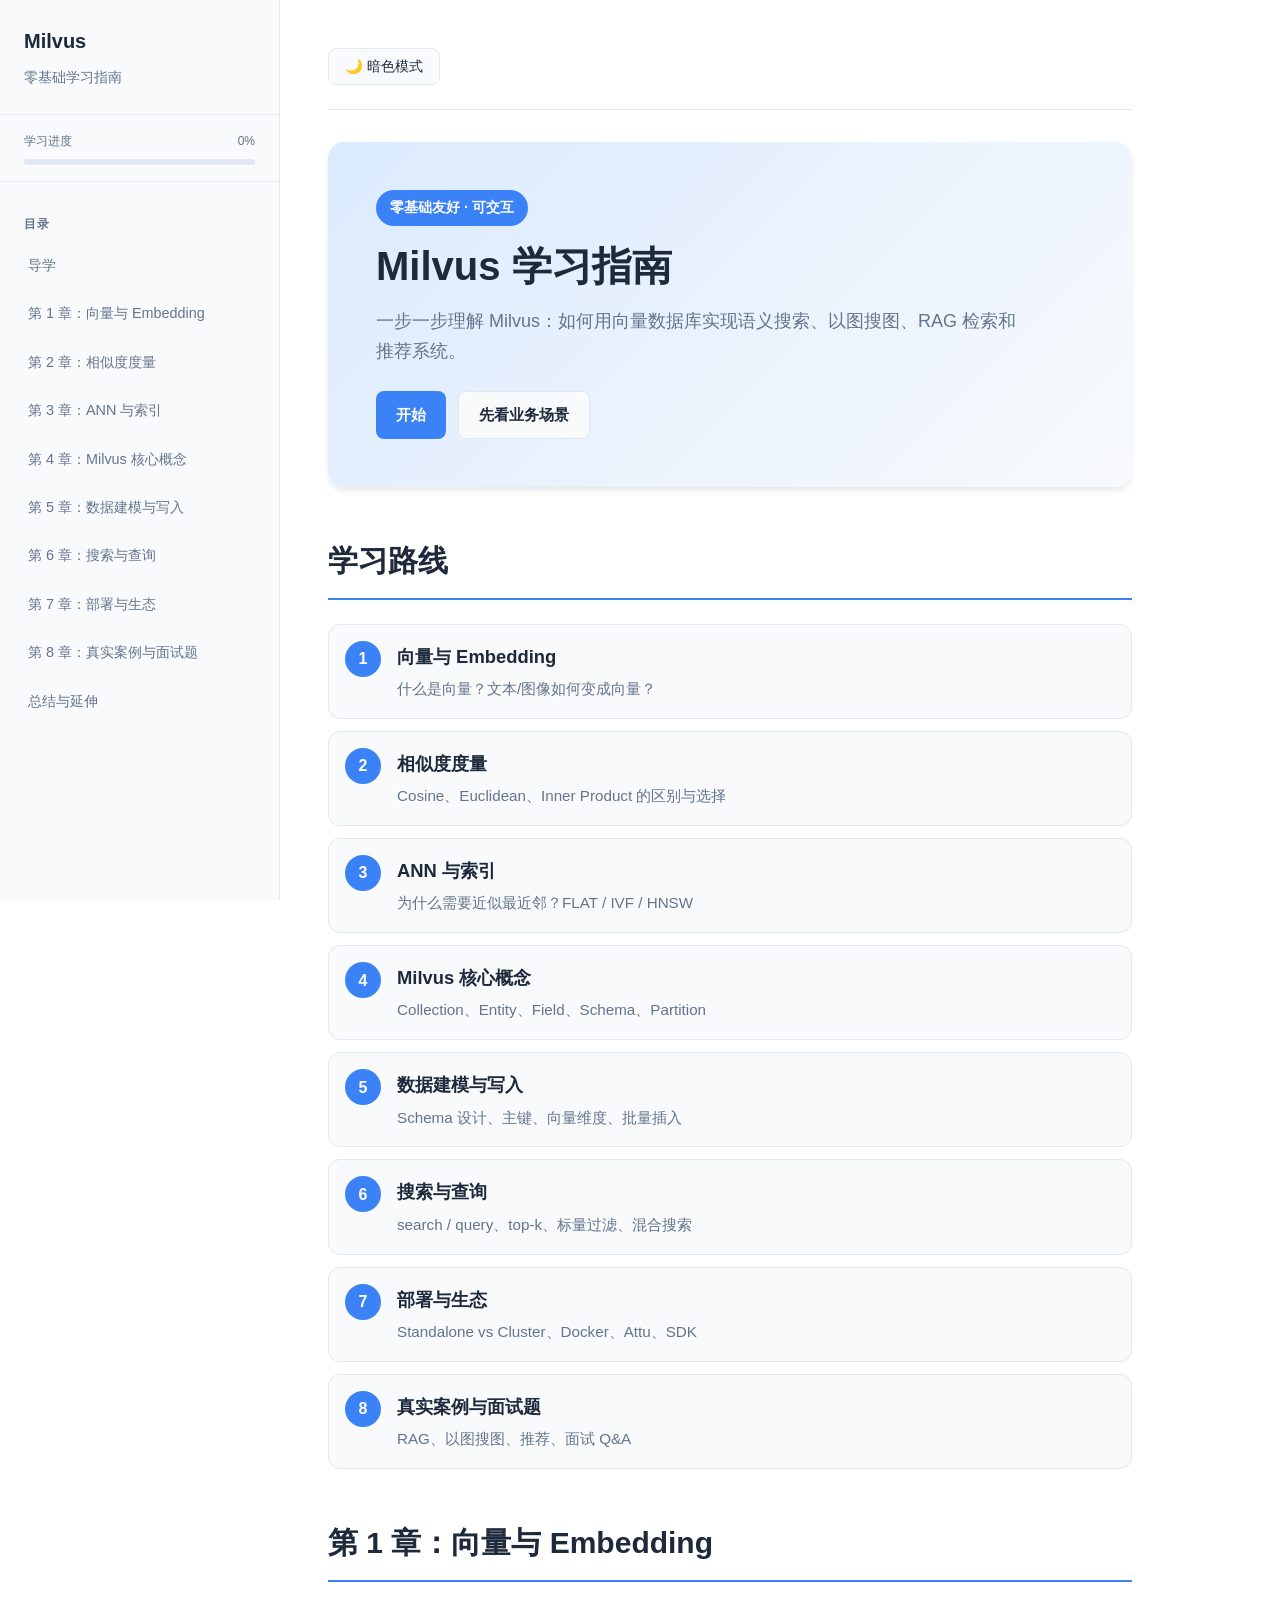
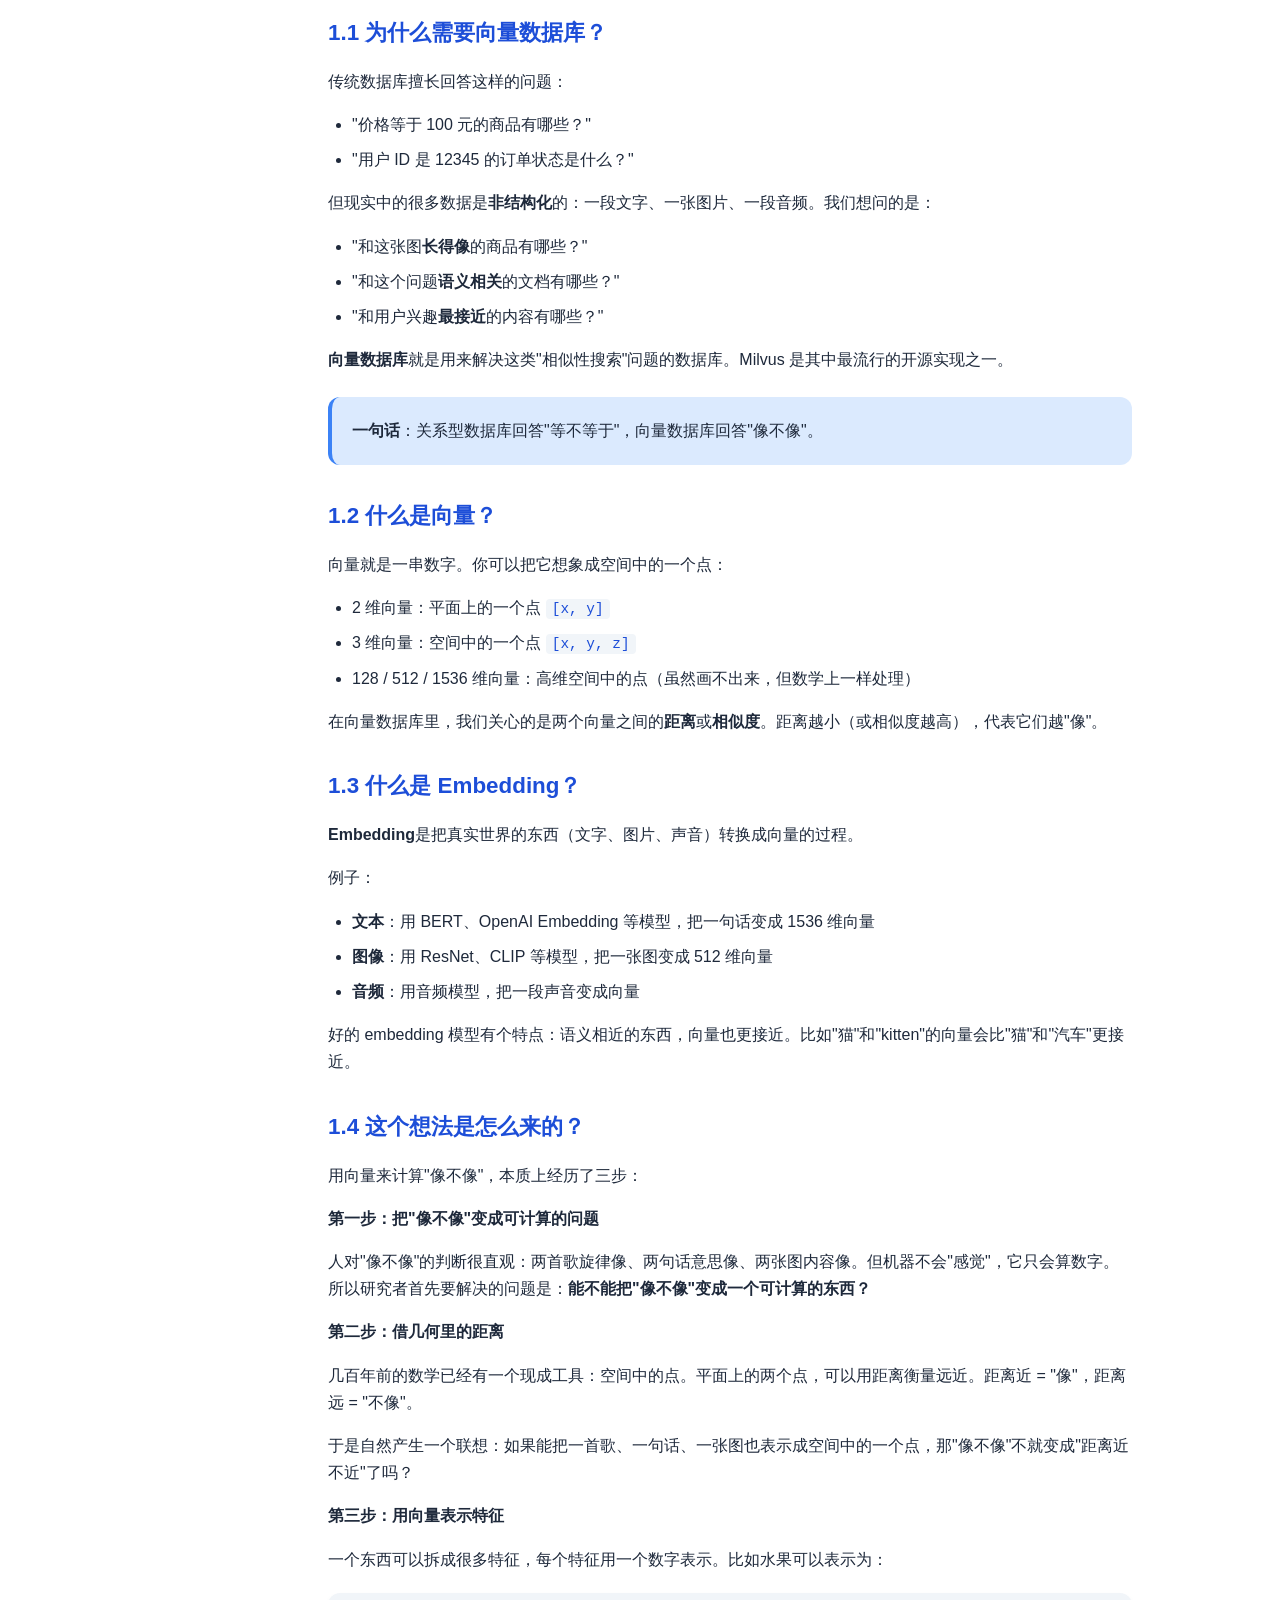
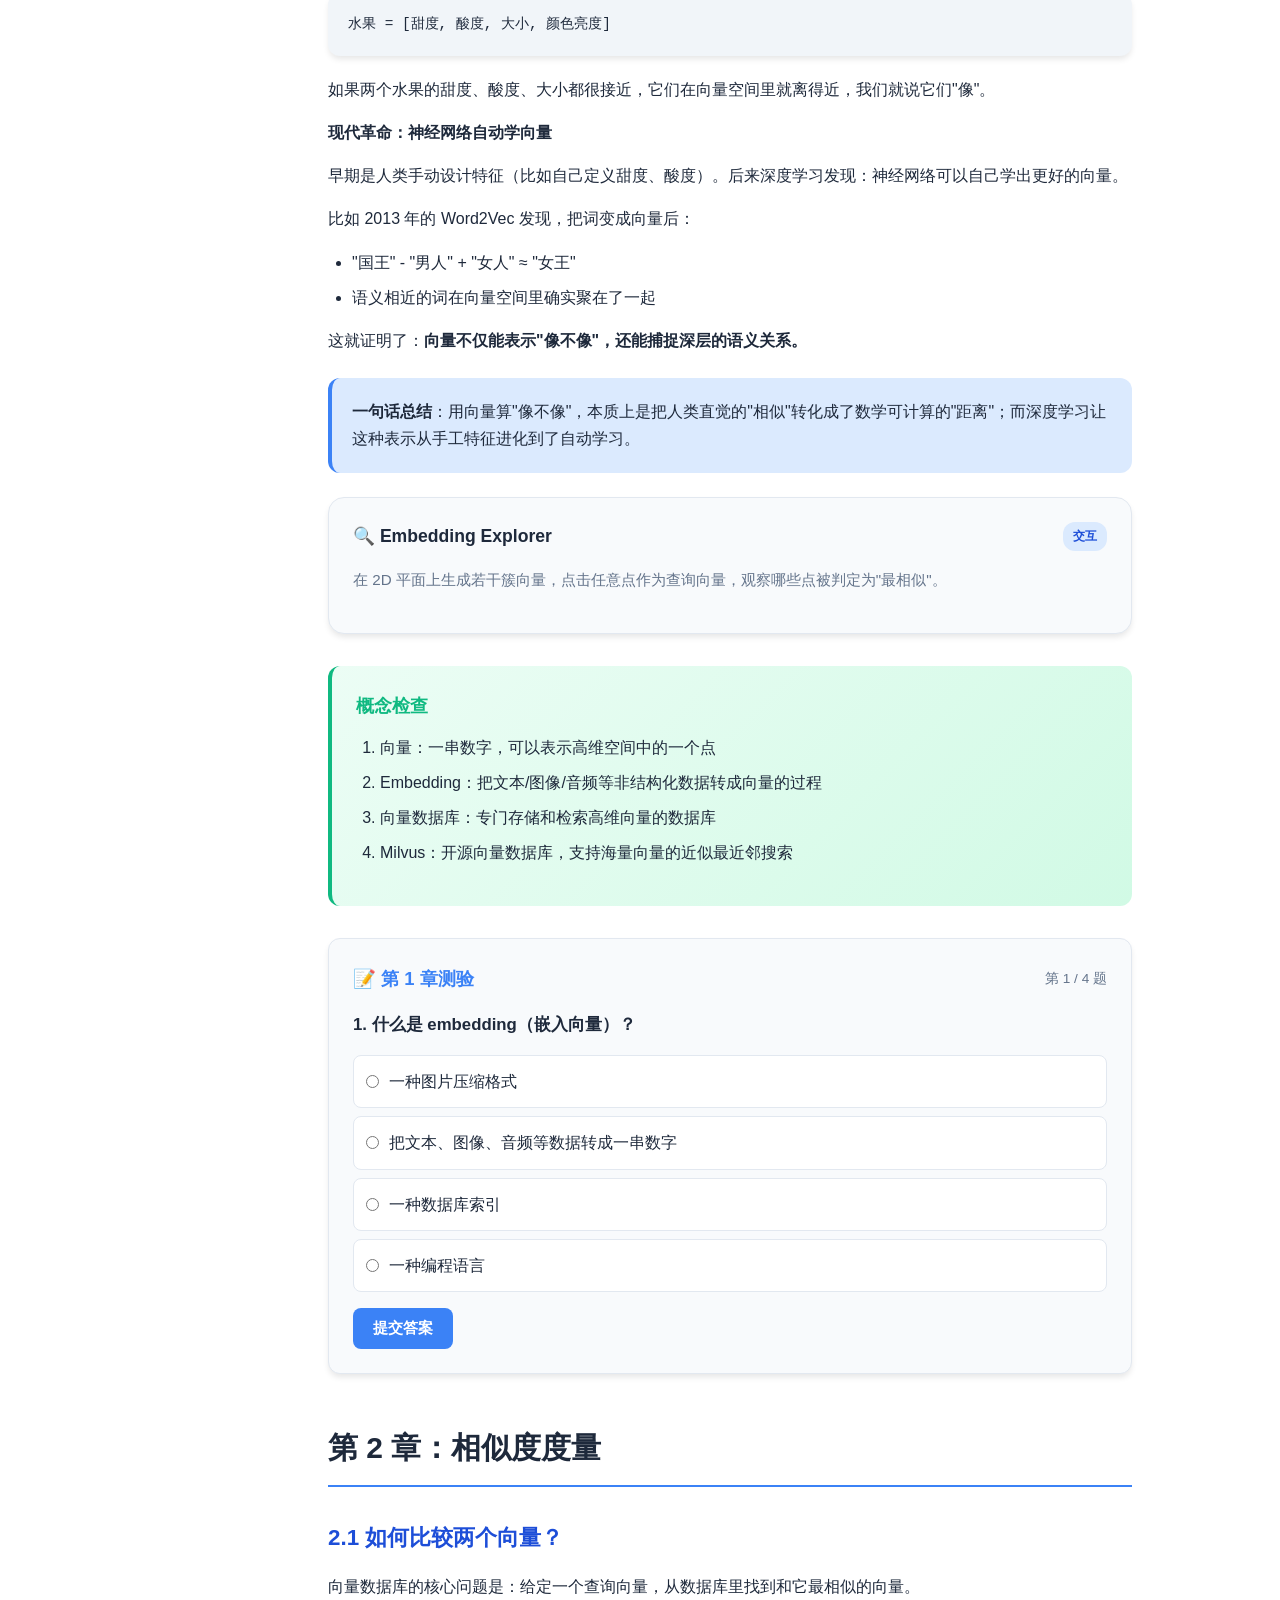
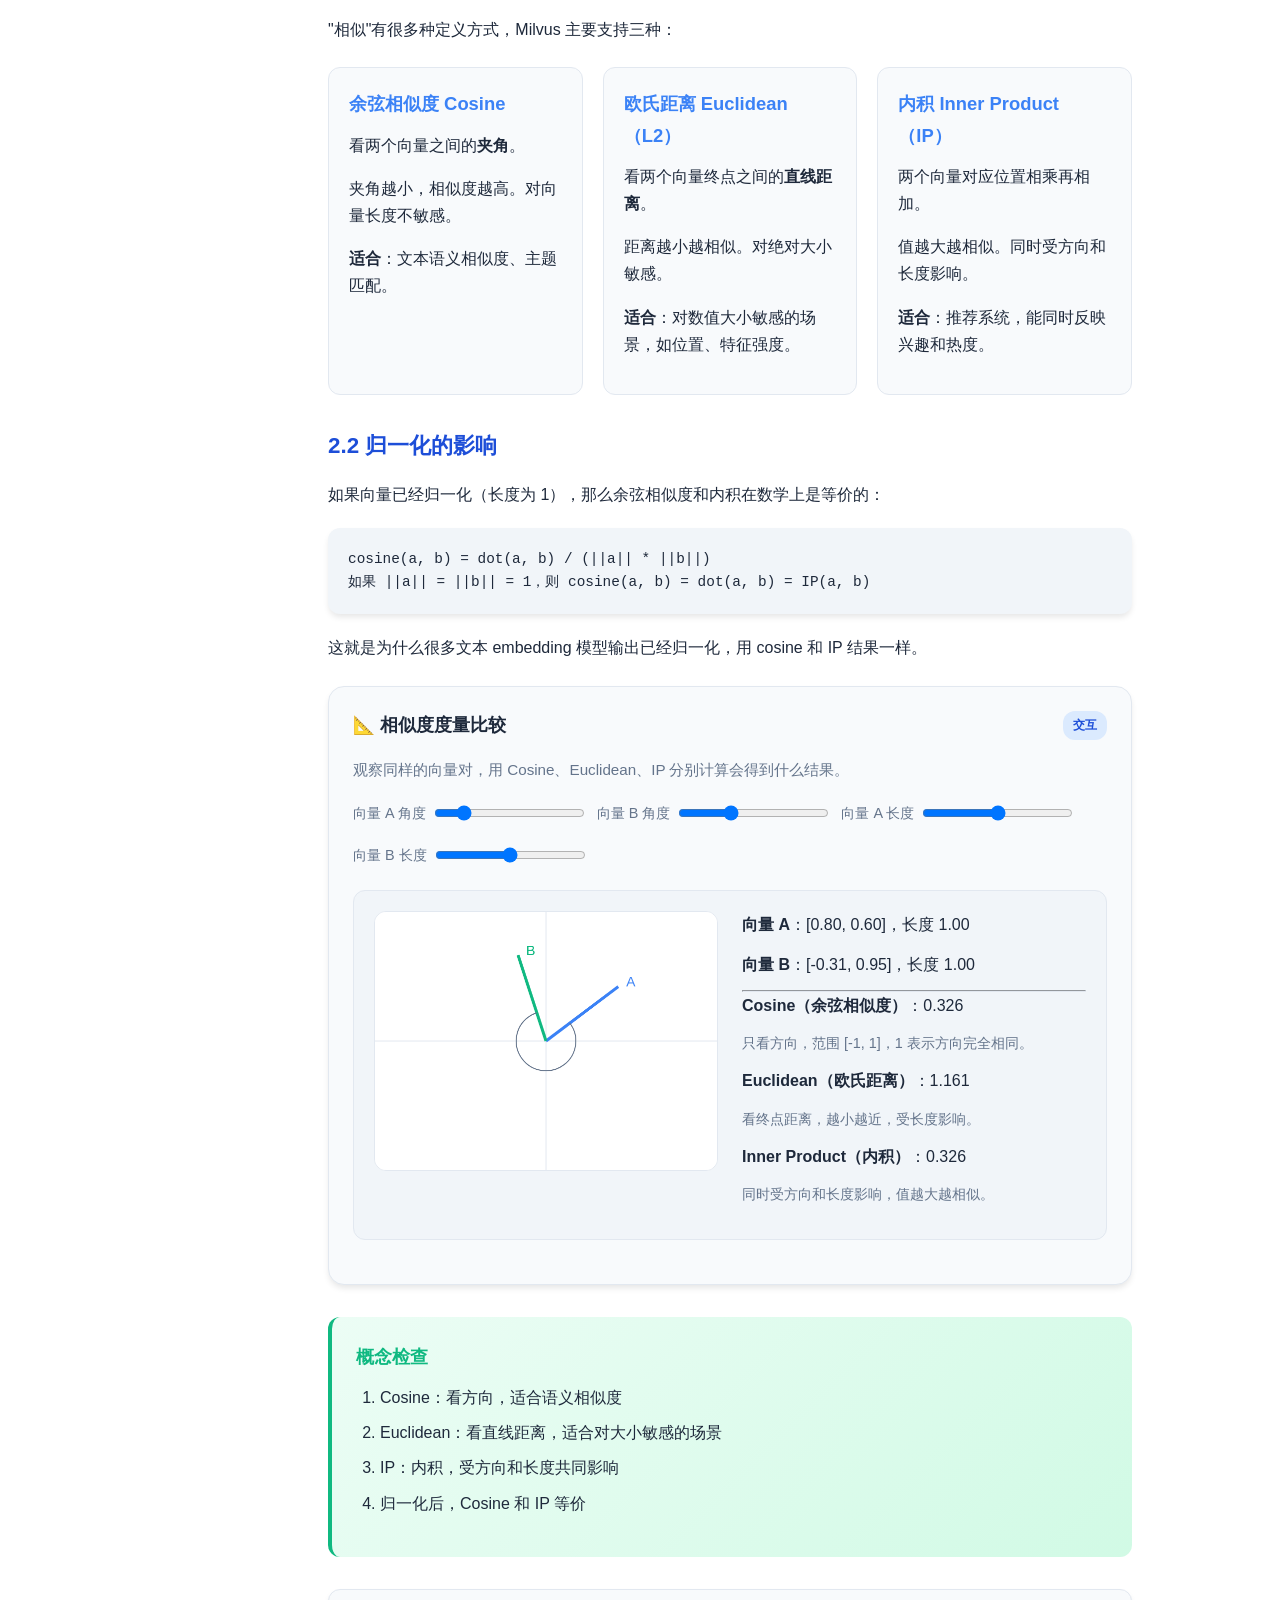
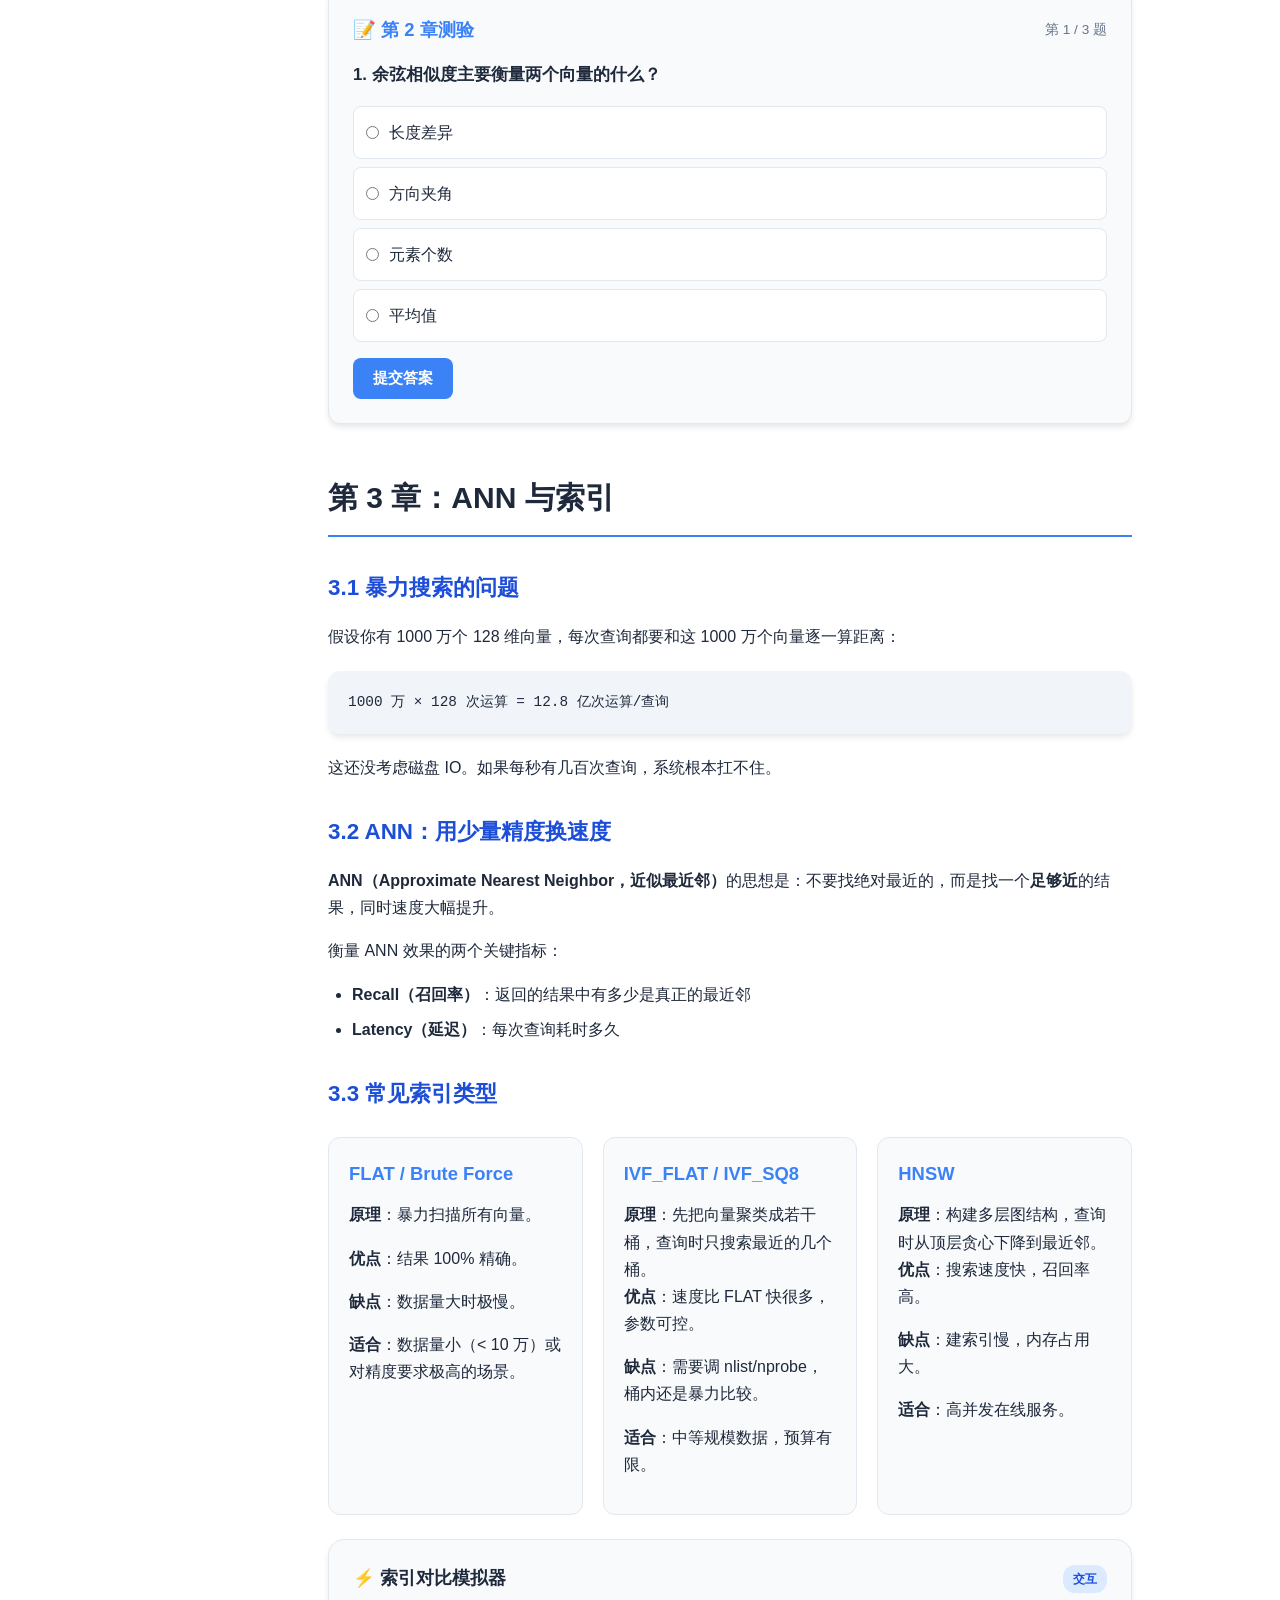
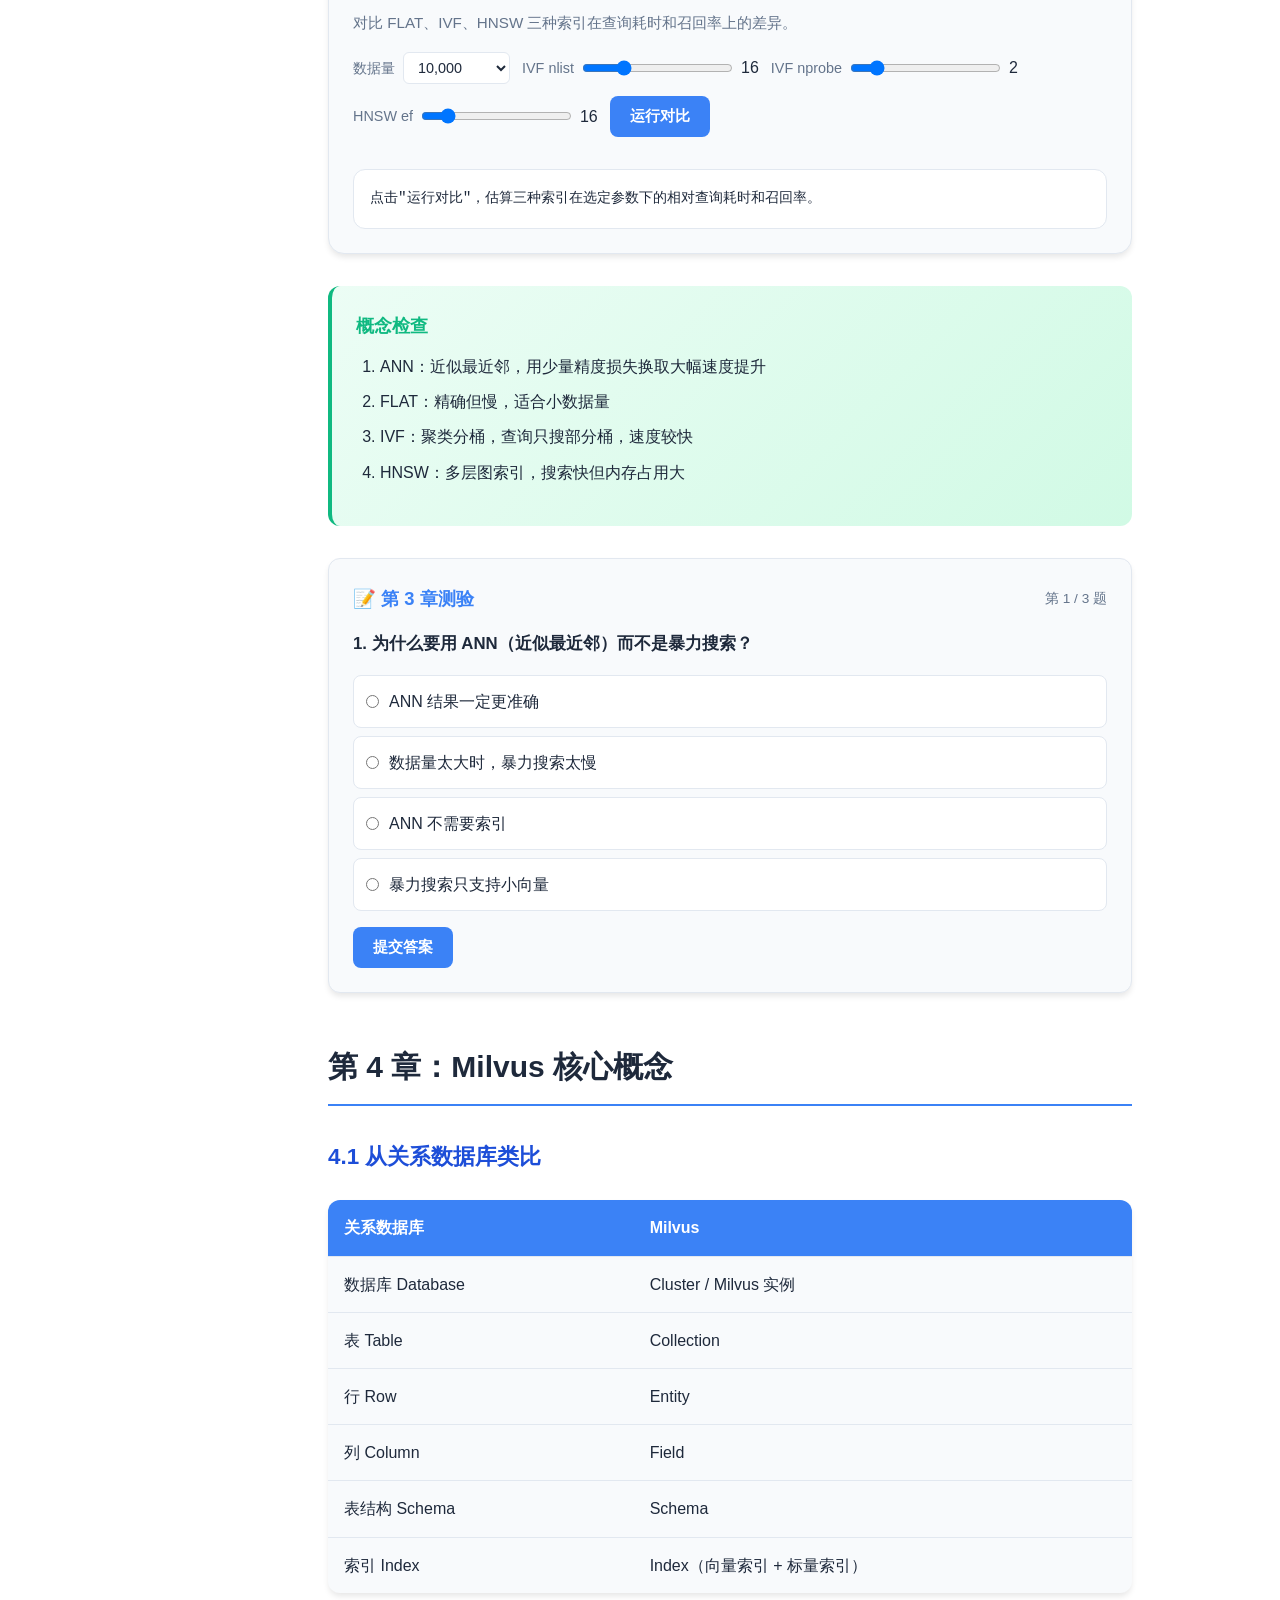
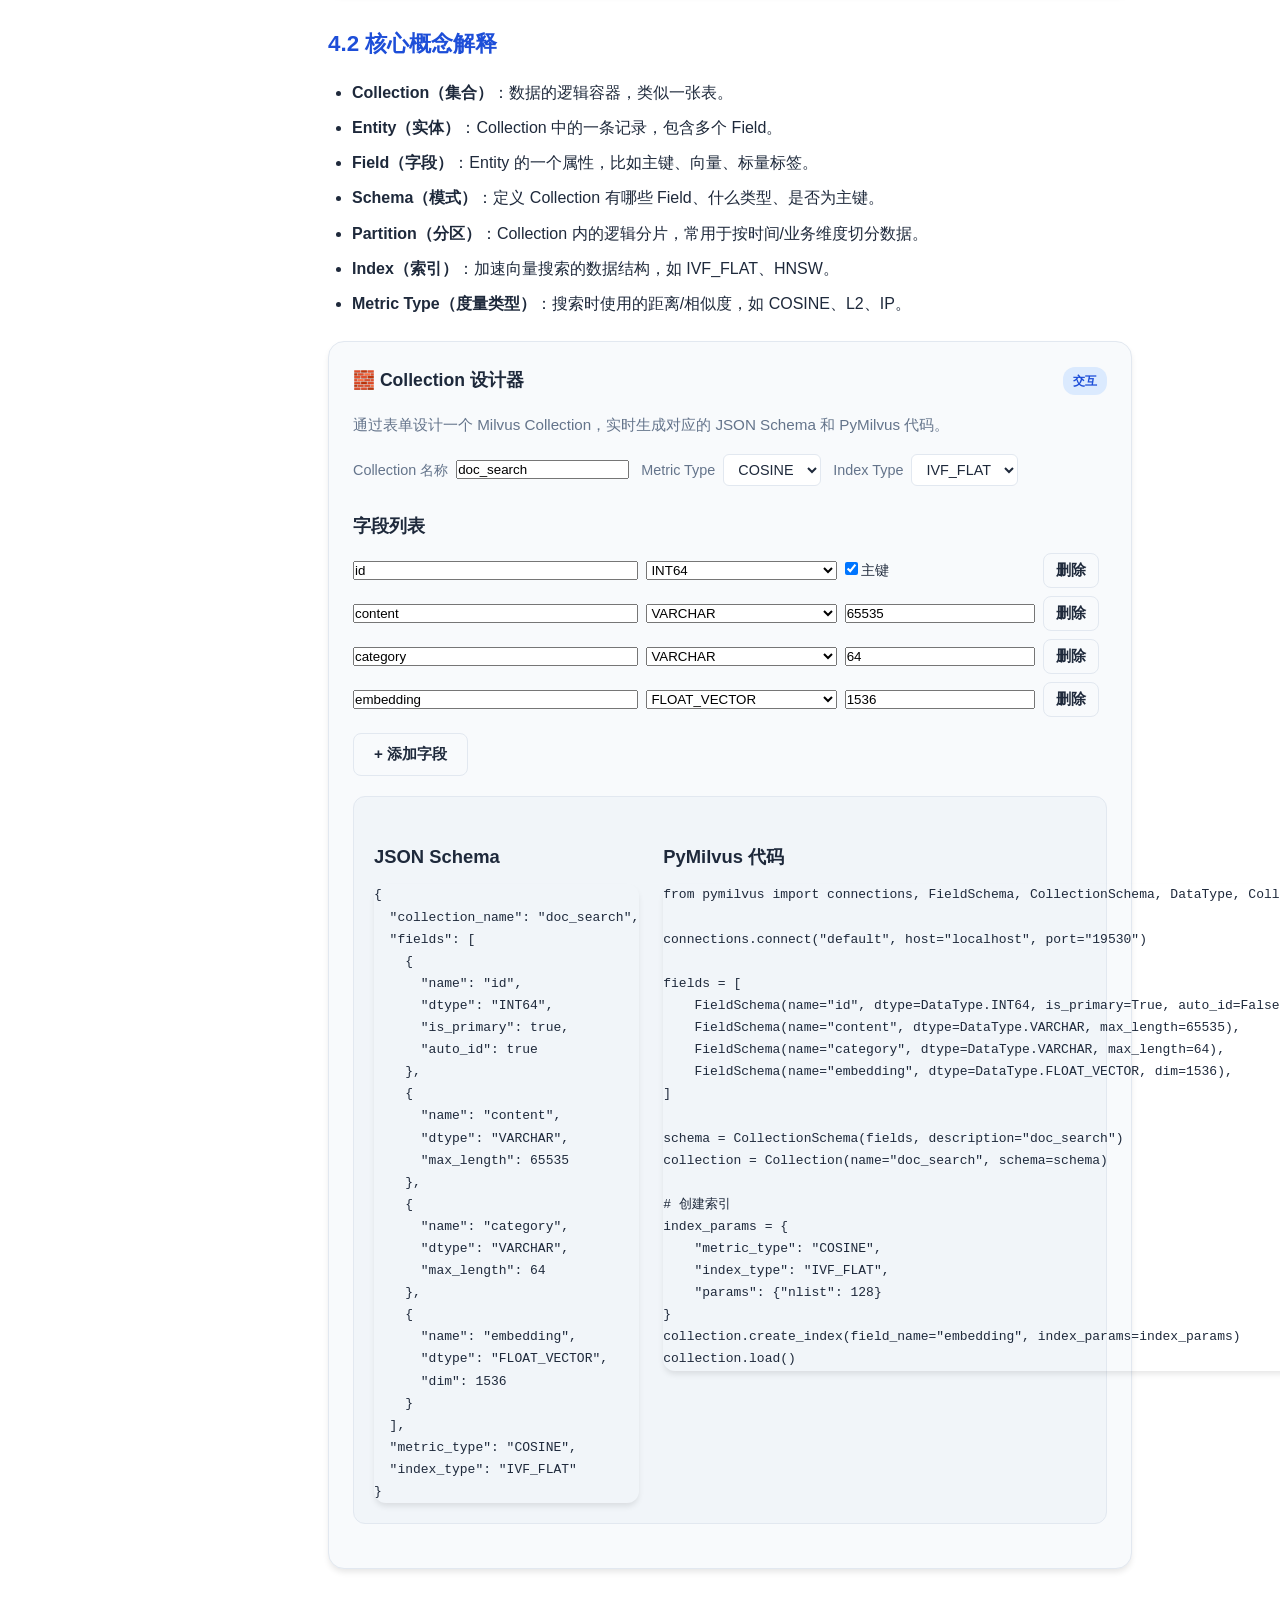
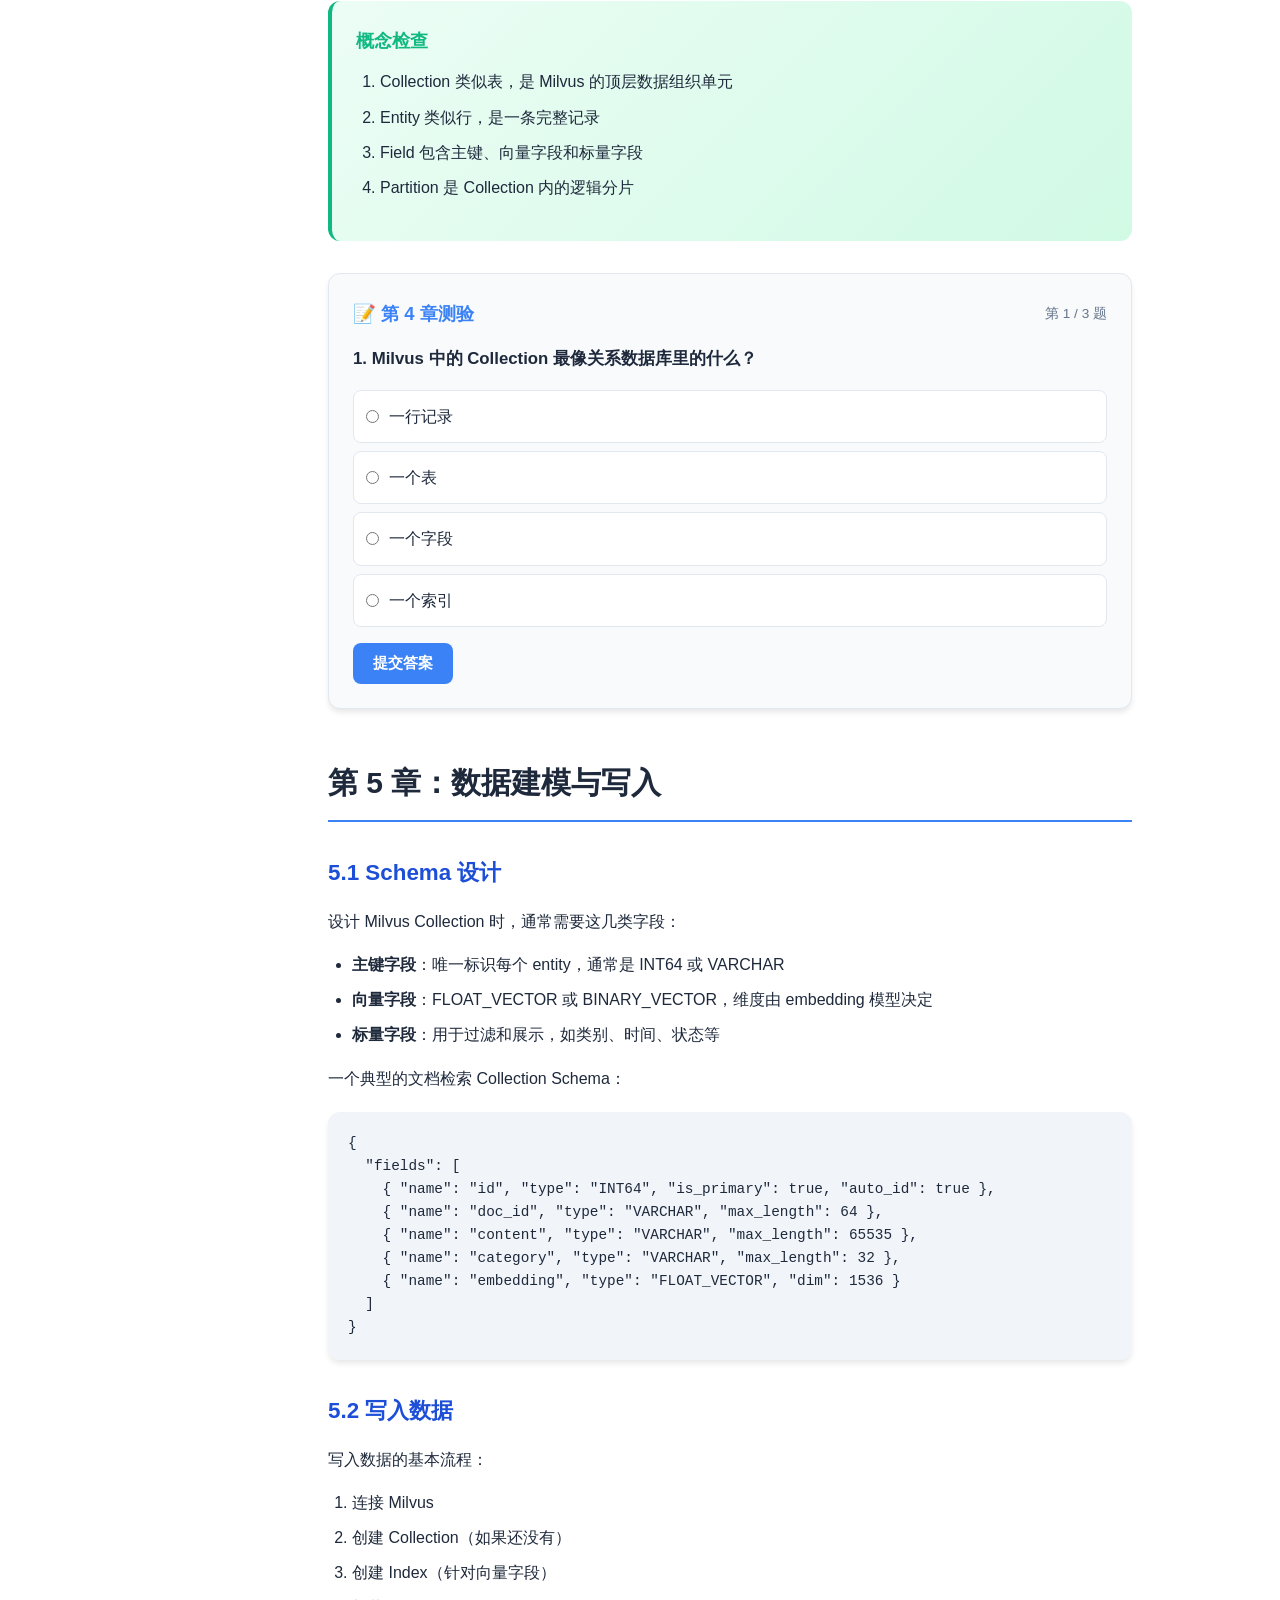
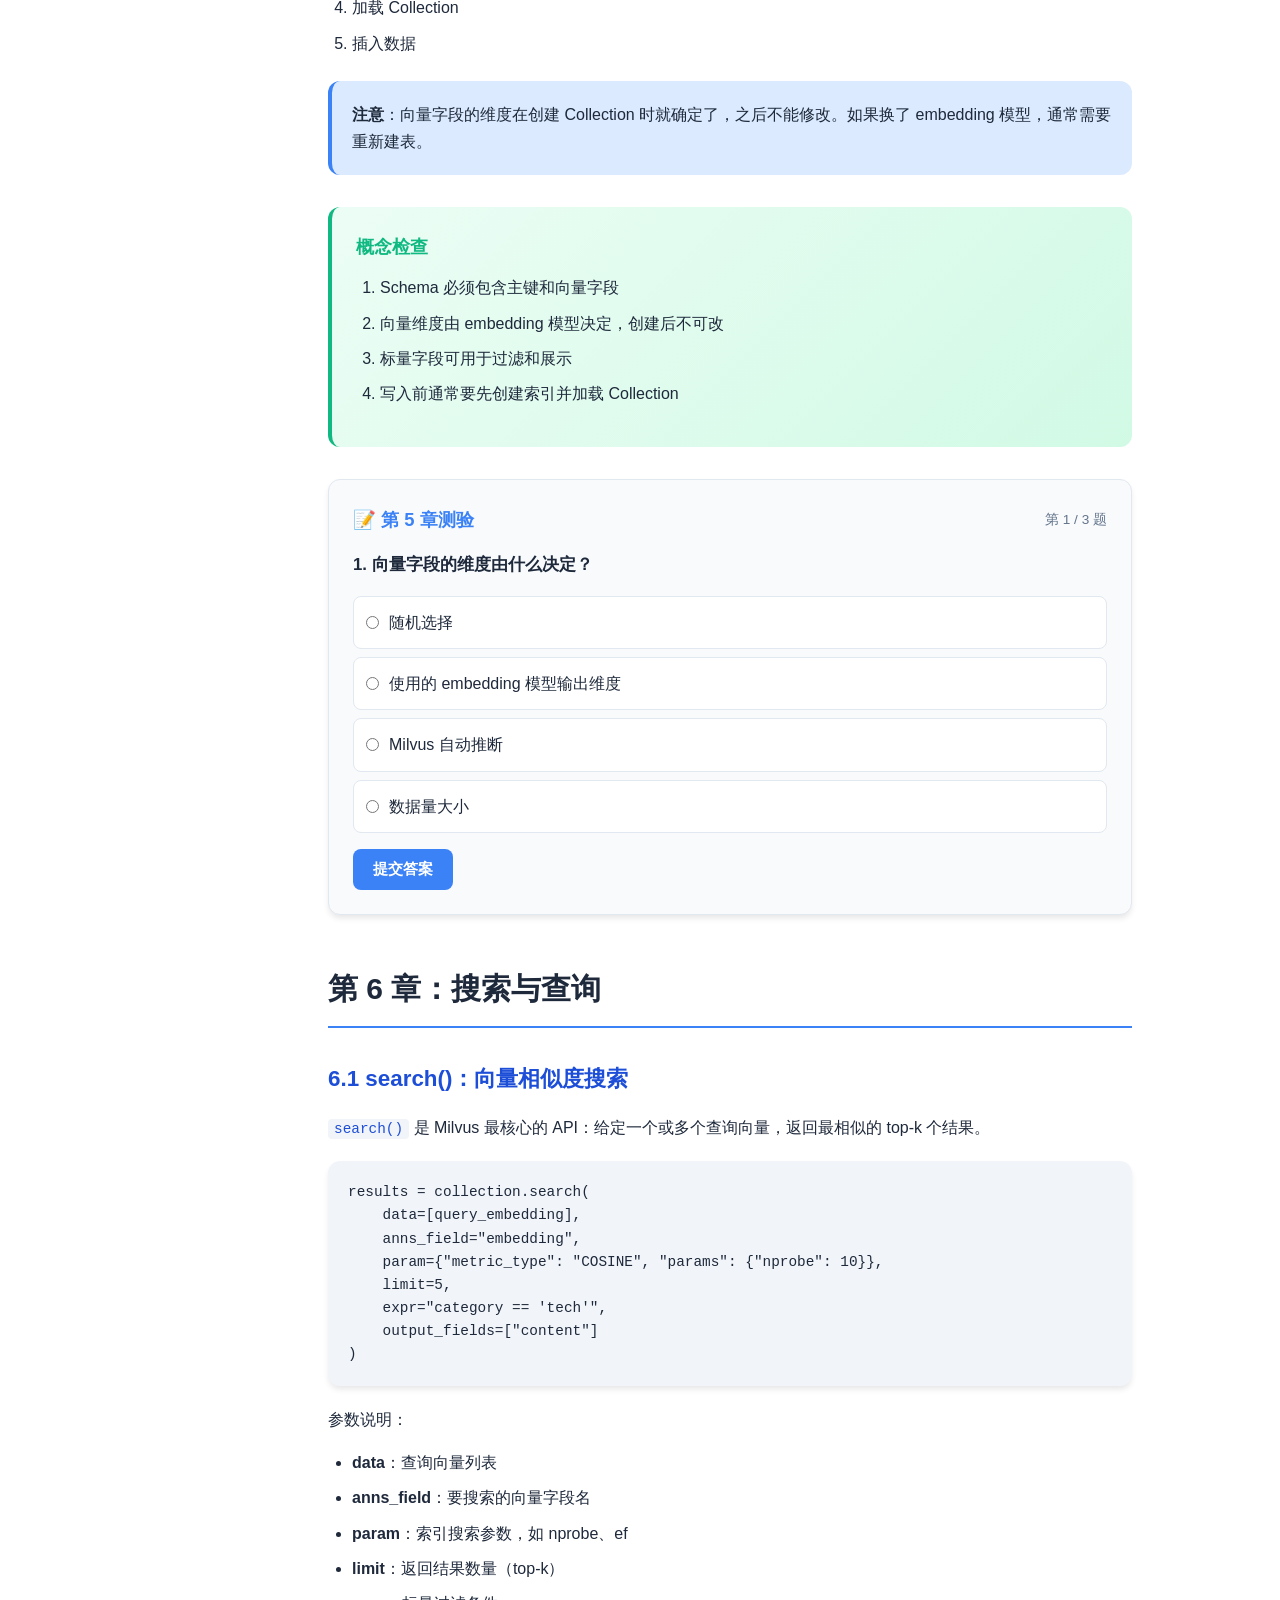
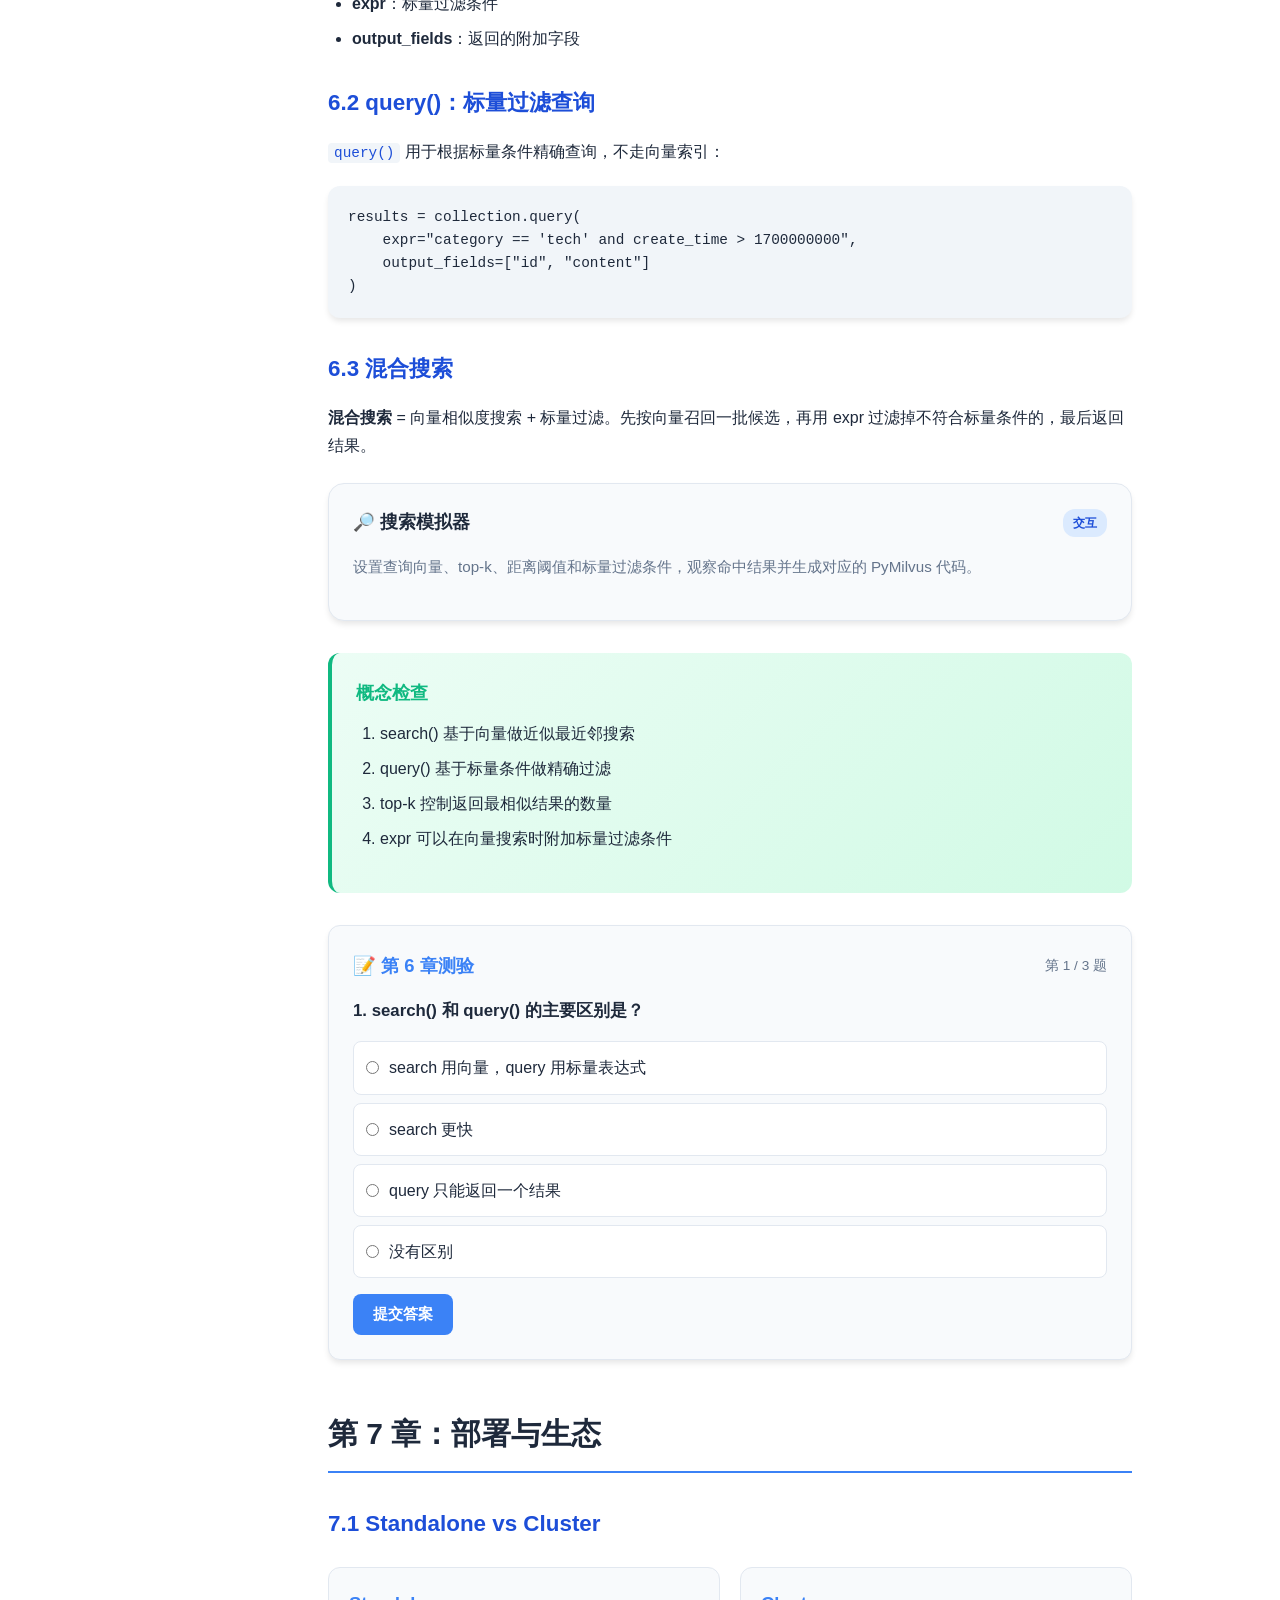
==== commit 7738039c: "Add "how the vector idea came about" section to Milvus Ch1 Explain the three-step reasoning: similar" ====
--- a/milvus_learning_site/index.html
+++ b/milvus_learning_site/index.html
@@ -162,7 +162,35 @@
                     <li><strong>音频</strong>：用音频模型，把一段声音变成向量</li>
                 </ul>
 
-                <p>好的 embedding 模型有个特点：语义相近的东西，向量也更接近。比如"猫"和" kitten"的向量会比"猫"和"汽车"更接近。</p>
+                <p>好的 embedding 模型有个特点：语义相近的东西，向量也更接近。比如"猫"和"kitten"的向量会比"猫"和"汽车"更接近。</p>
+
+                <h3>1.4 这个想法是怎么来的？</h3>
+                <p>用向量来计算"像不像"，本质上经历了三步：</p>
+
+                <p><strong>第一步：把"像不像"变成可计算的问题</strong></p>
+                <p>人对"像不像"的判断很直观：两首歌旋律像、两句话意思像、两张图内容像。但机器不会"感觉"，它只会算数字。所以研究者首先要解决的问题是：<strong>能不能把"像不像"变成一个可计算的东西？</strong></p>
+
+                <p><strong>第二步：借几何里的距离</strong></p>
+                <p>几百年前的数学已经有一个现成工具：空间中的点。平面上的两个点，可以用距离衡量远近。距离近 = "像"，距离远 = "不像"。</p>
+                <p>于是自然产生一个联想：如果能把一首歌、一句话、一张图也表示成空间中的一个点，那"像不像"不就变成"距离近不近"了吗？</p>
+
+                <p><strong>第三步：用向量表示特征</strong></p>
+                <p>一个东西可以拆成很多特征，每个特征用一个数字表示。比如水果可以表示为：</p>
+                <pre><code>水果 = [甜度, 酸度, 大小, 颜色亮度]</code></pre>
+                <p>如果两个水果的甜度、酸度、大小都很接近，它们在向量空间里就离得近，我们就说它们"像"。</p>
+
+                <p><strong>现代革命：神经网络自动学向量</strong></p>
+                <p>早期是人类手动设计特征（比如自己定义甜度、酸度）。后来深度学习发现：神经网络可以自己学出更好的向量。</p>
+                <p>比如 2013 年的 Word2Vec 发现，把词变成向量后：</p>
+                <ul>
+                    <li>"国王" - "男人" + "女人" ≈ "女王"</li>
+                    <li>语义相近的词在向量空间里确实聚在了一起</li>
+                </ul>
+                <p>这就证明了：<strong>向量不仅能表示"像不像"，还能捕捉深层的语义关系。</strong></p>
+
+                <div class="highlight-box">
+                    <p><strong>一句话总结</strong>：用向量算"像不像"，本质上是把人类直觉的"相似"转化成了数学可计算的"距离"；而深度学习让这种表示从手工特征进化到了自动学习。</p>
+                </div>
 
                 <div class="demo-container">
                     <div class="demo-header">
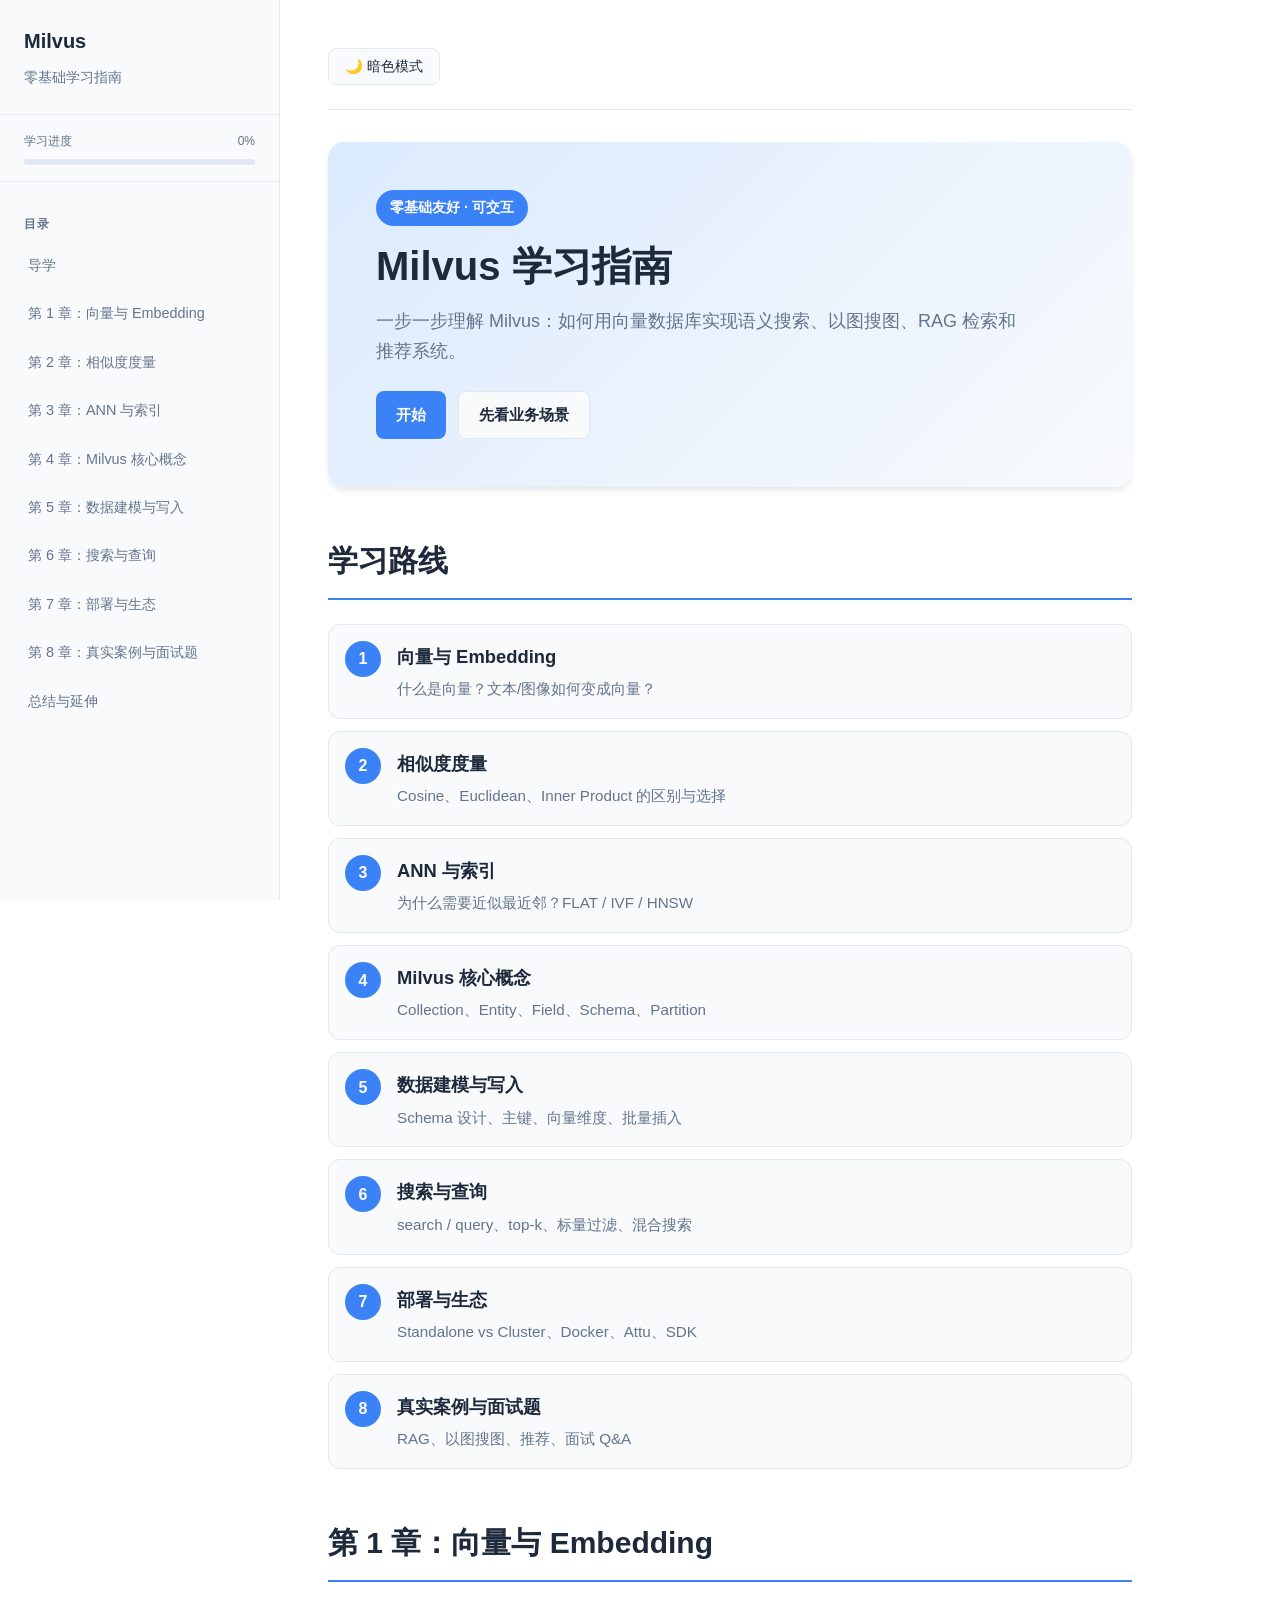
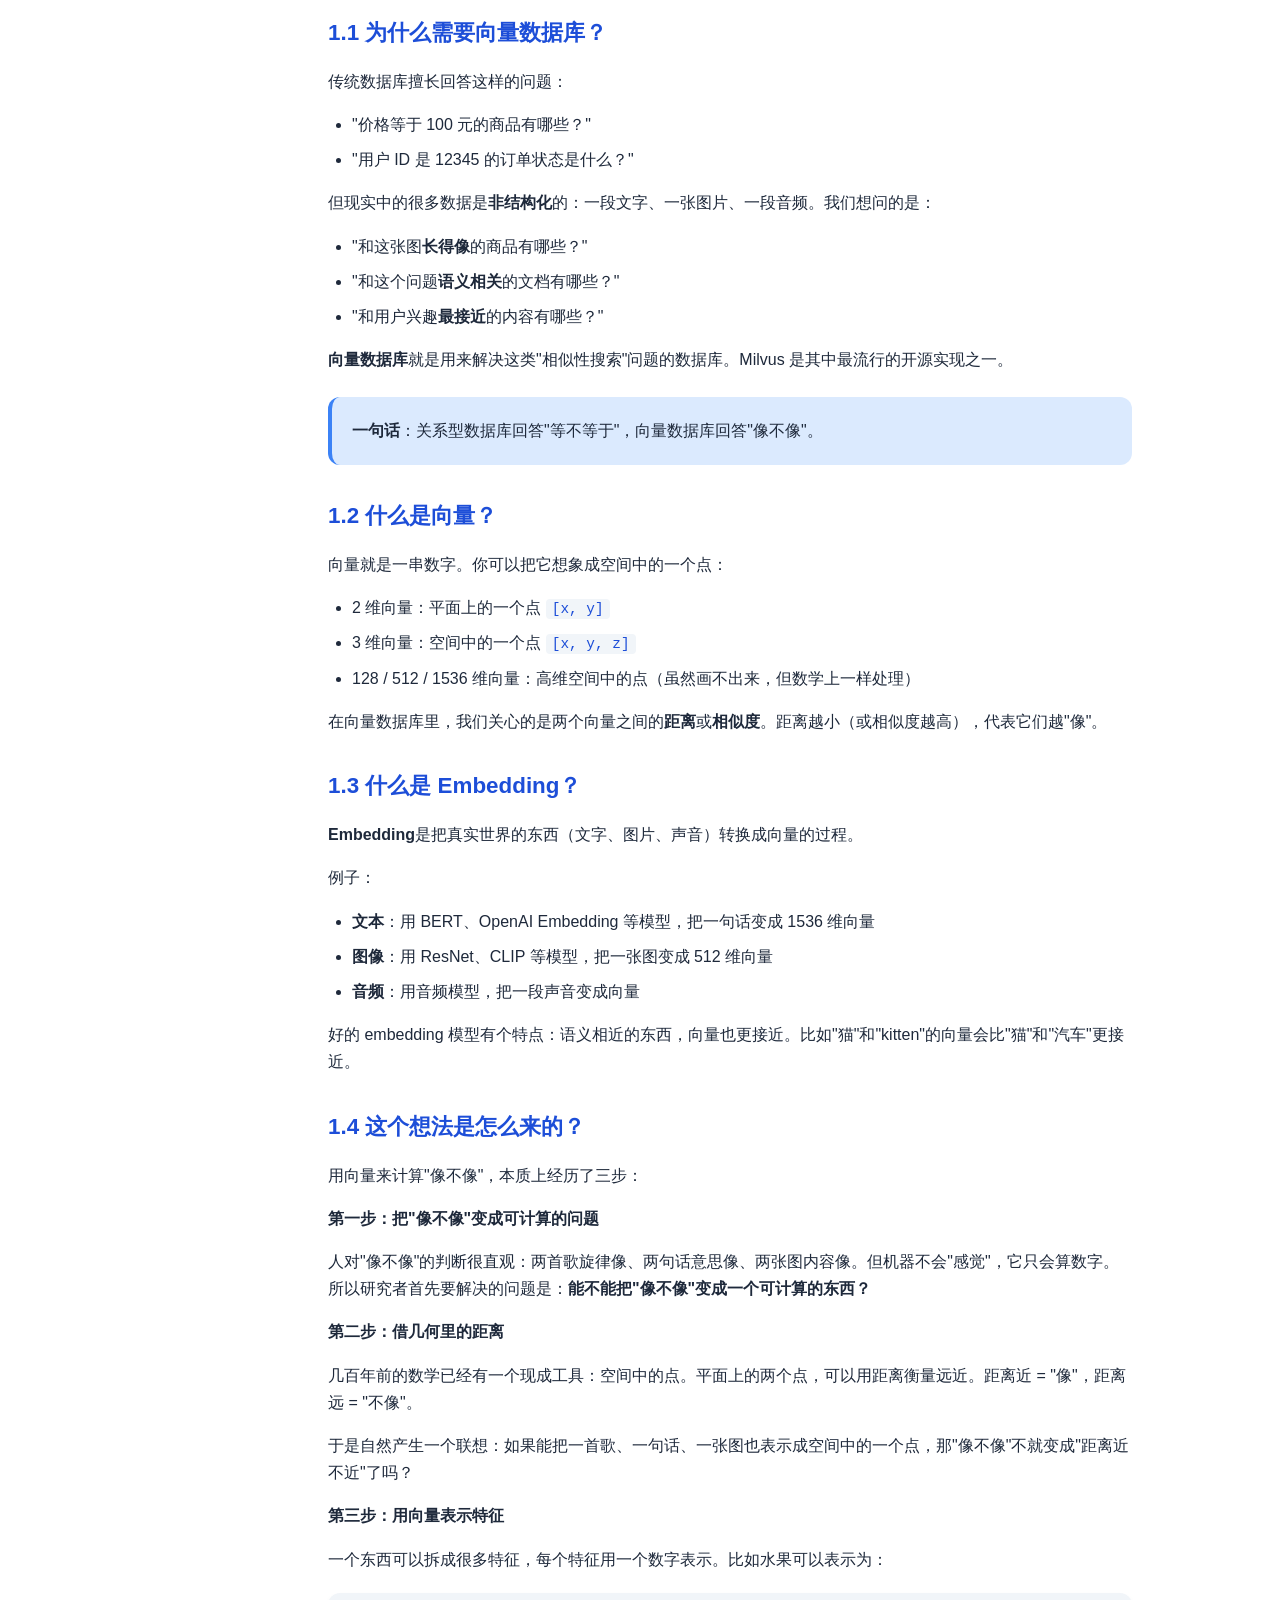
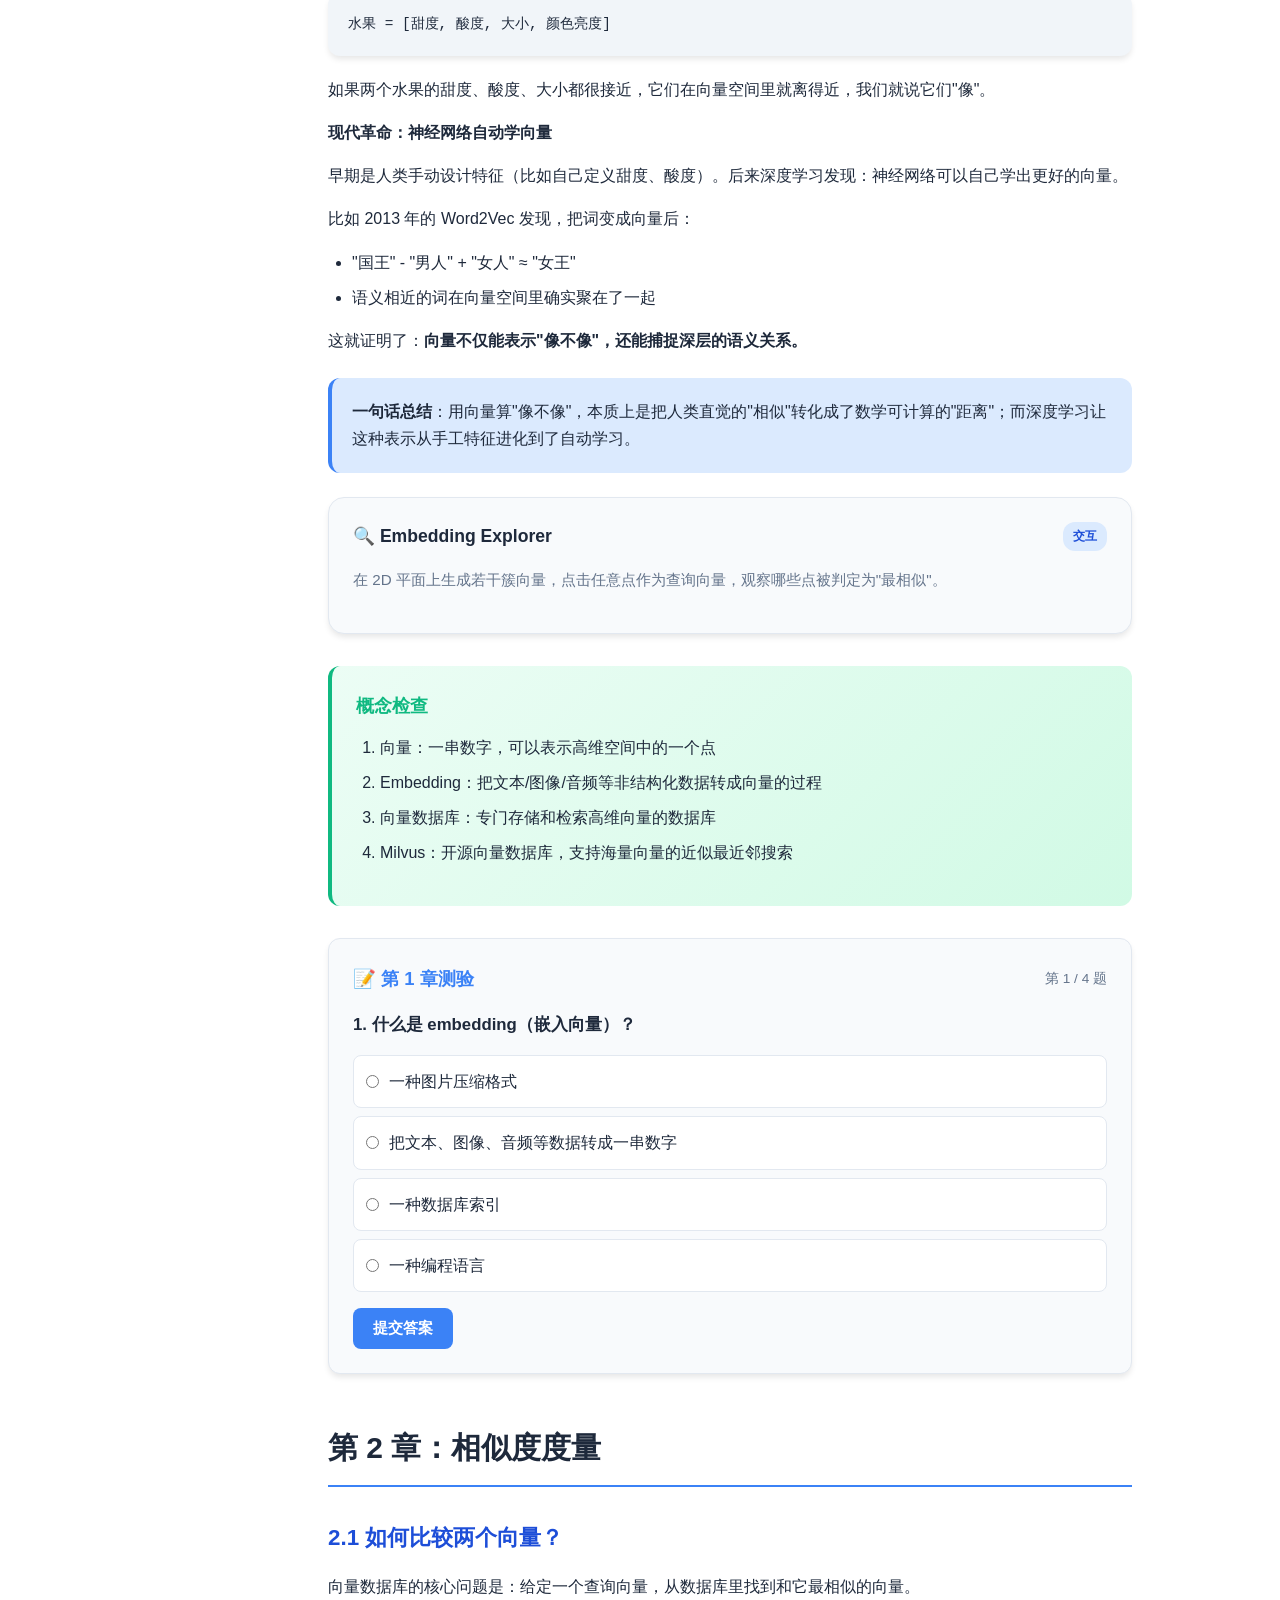
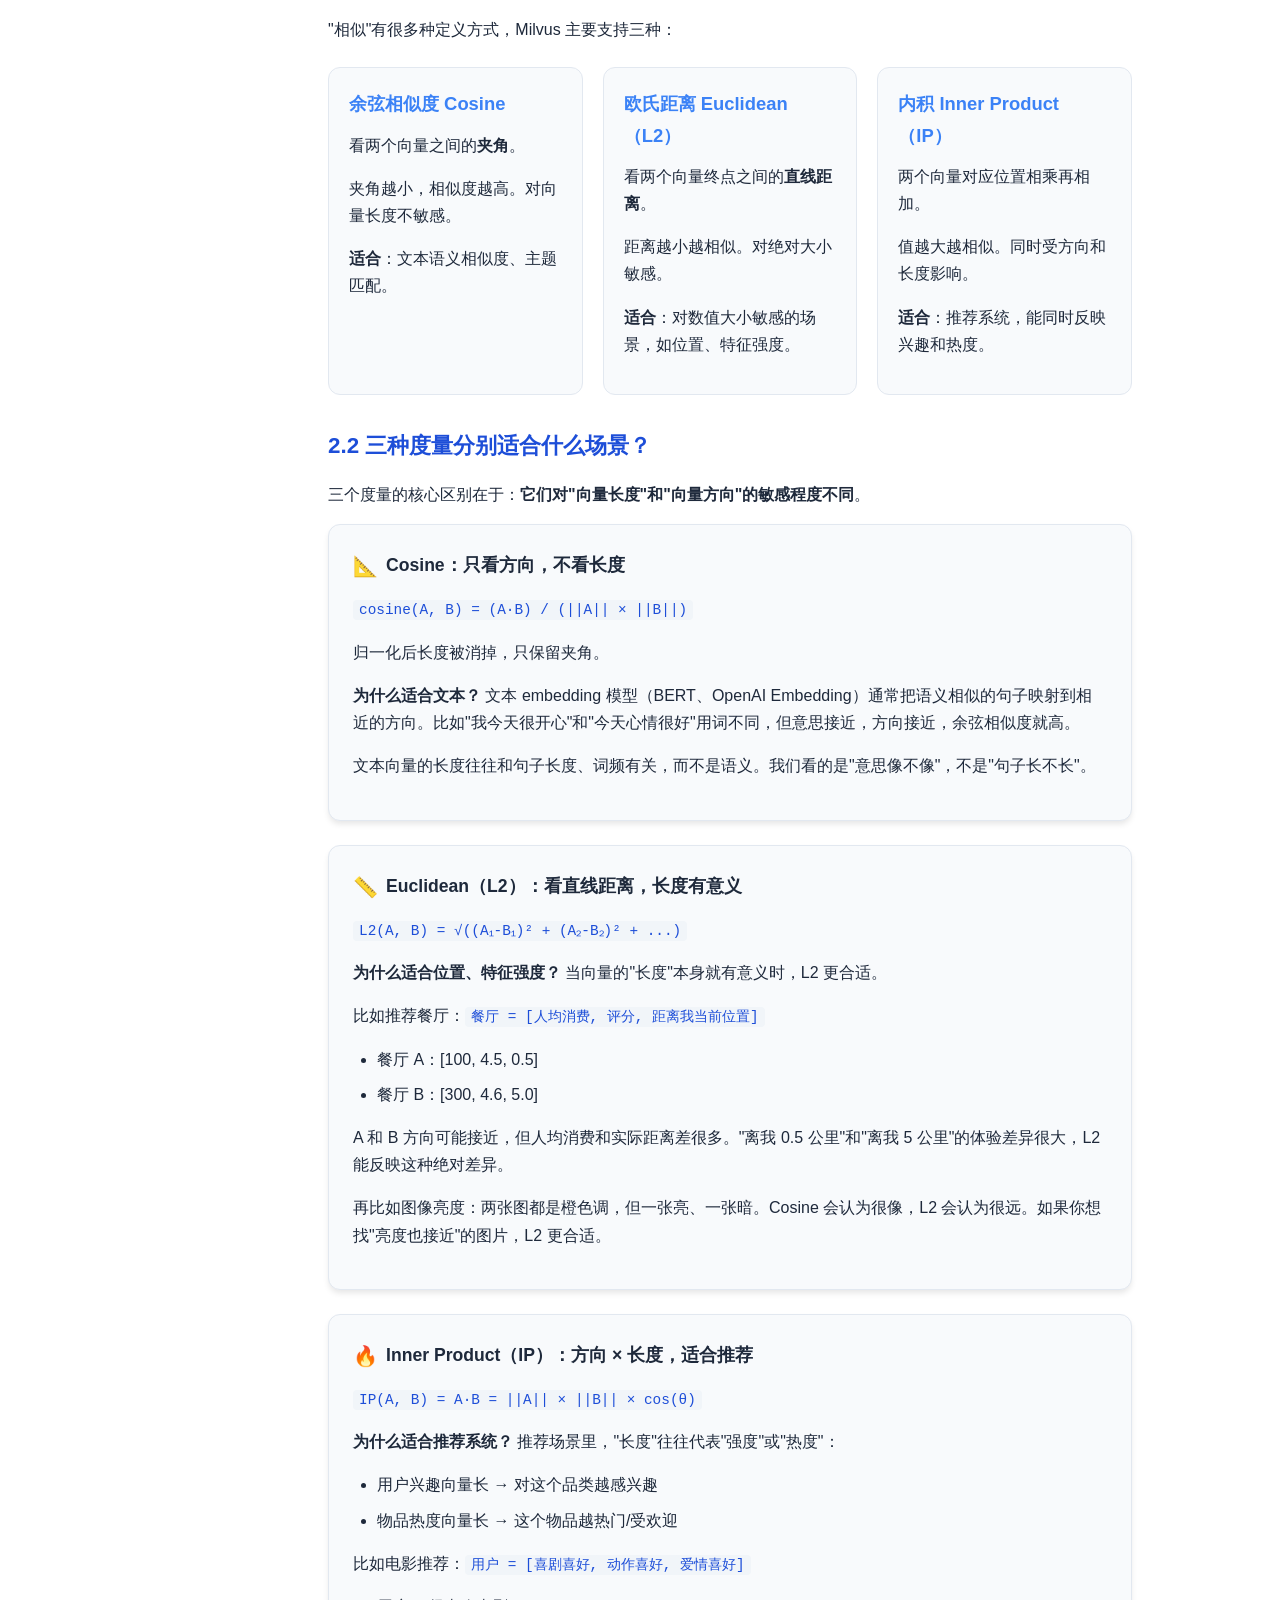
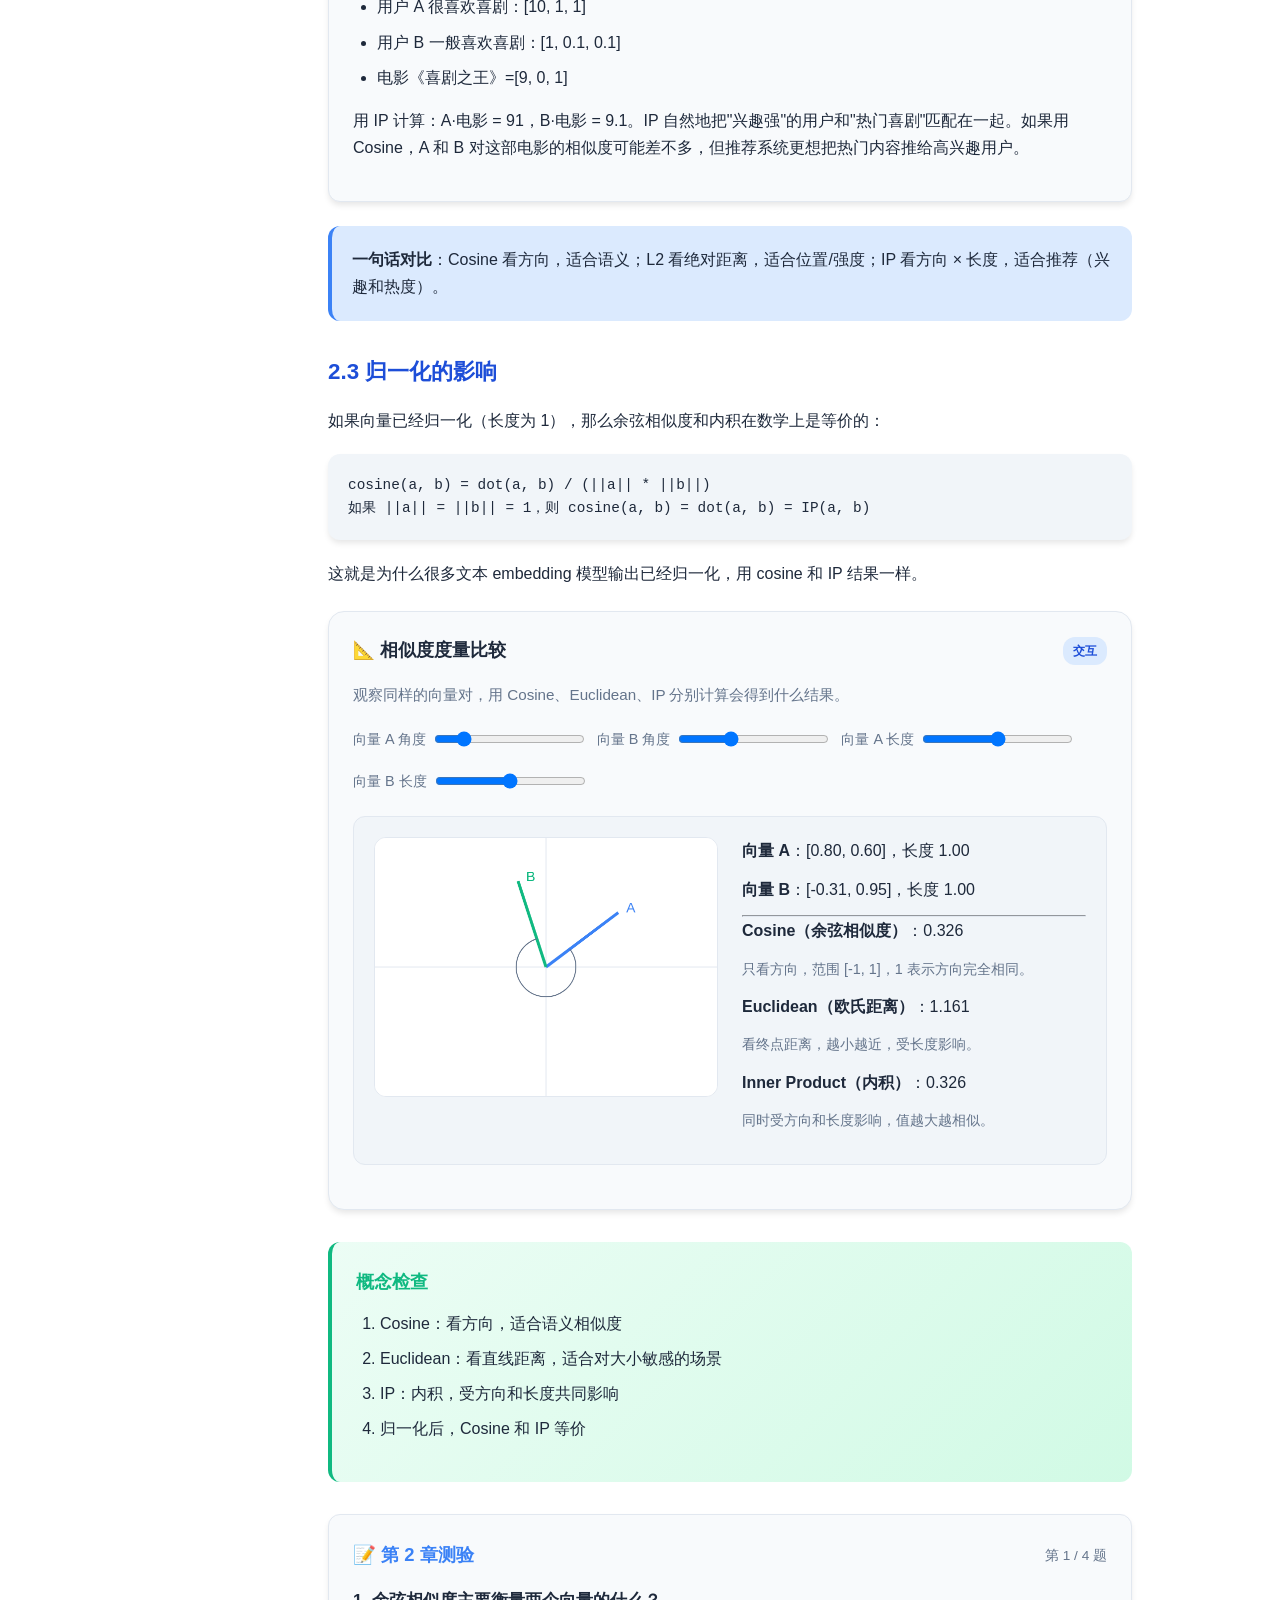
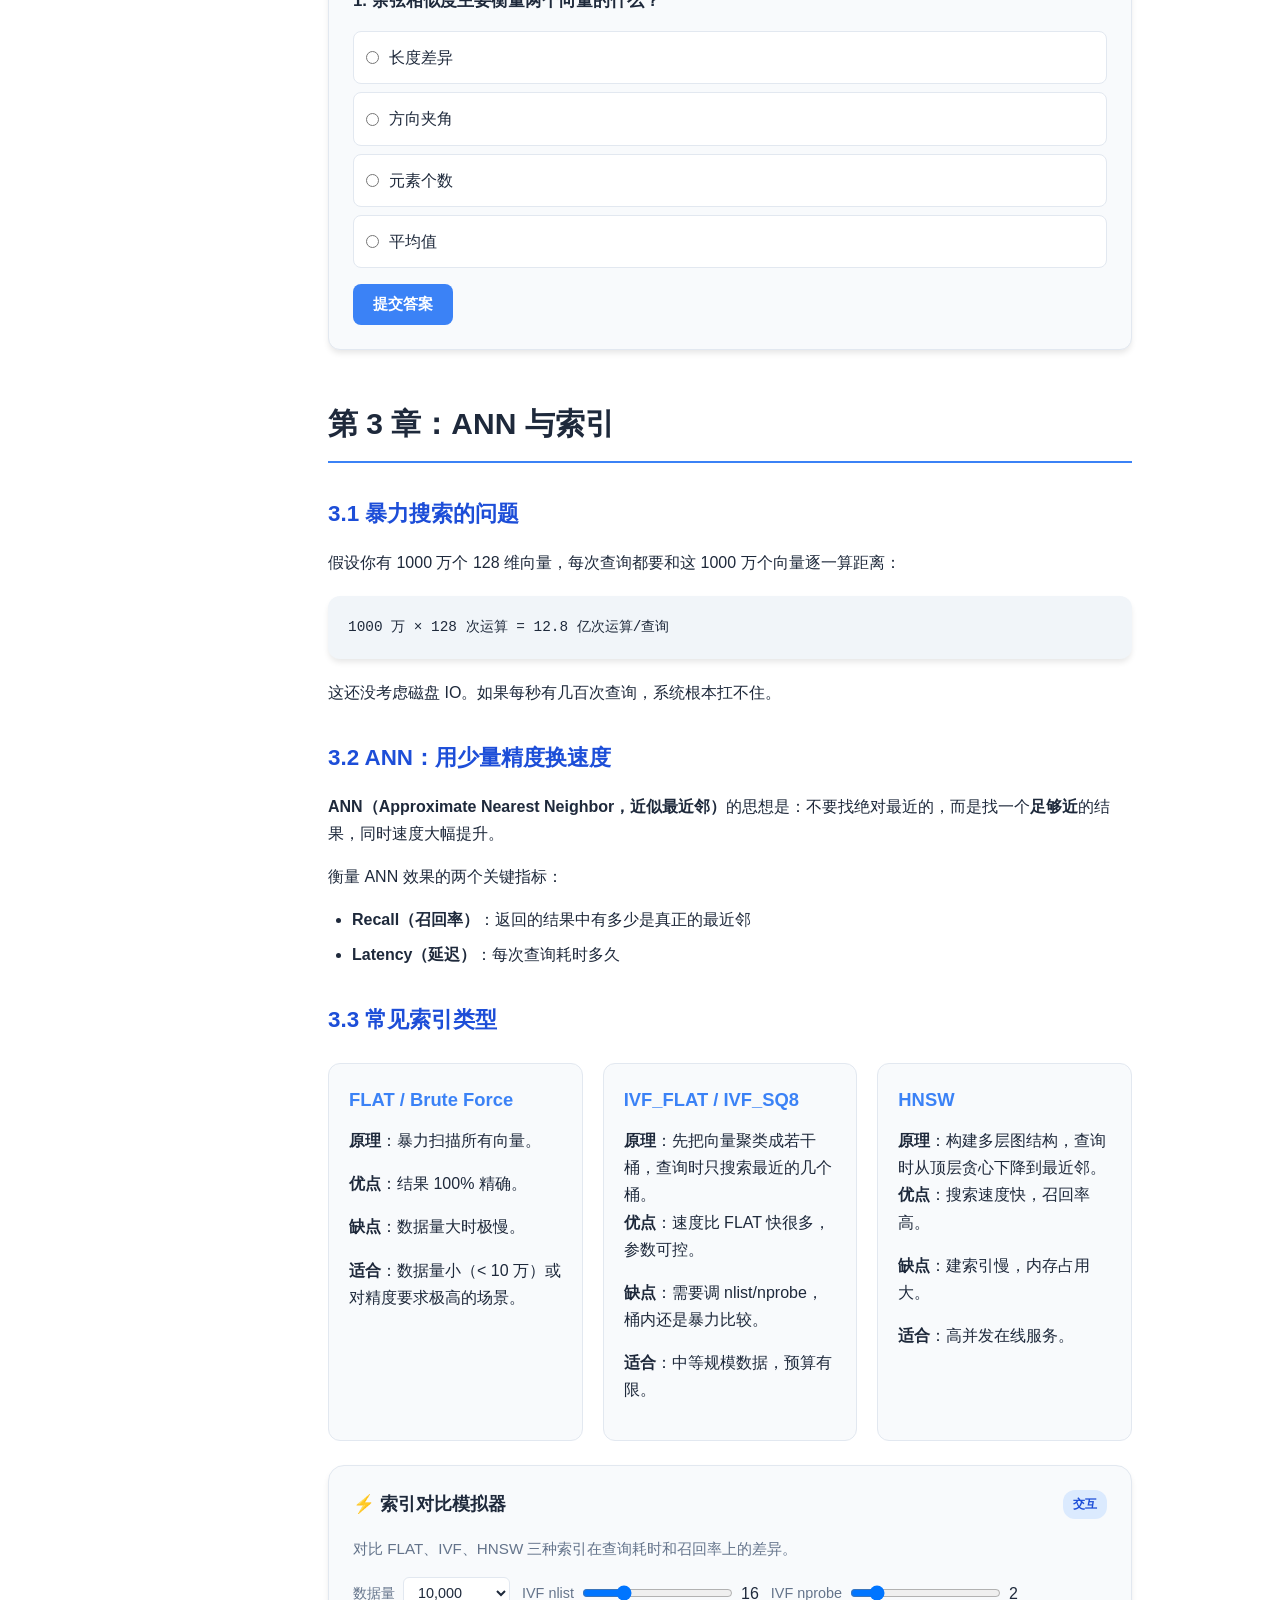
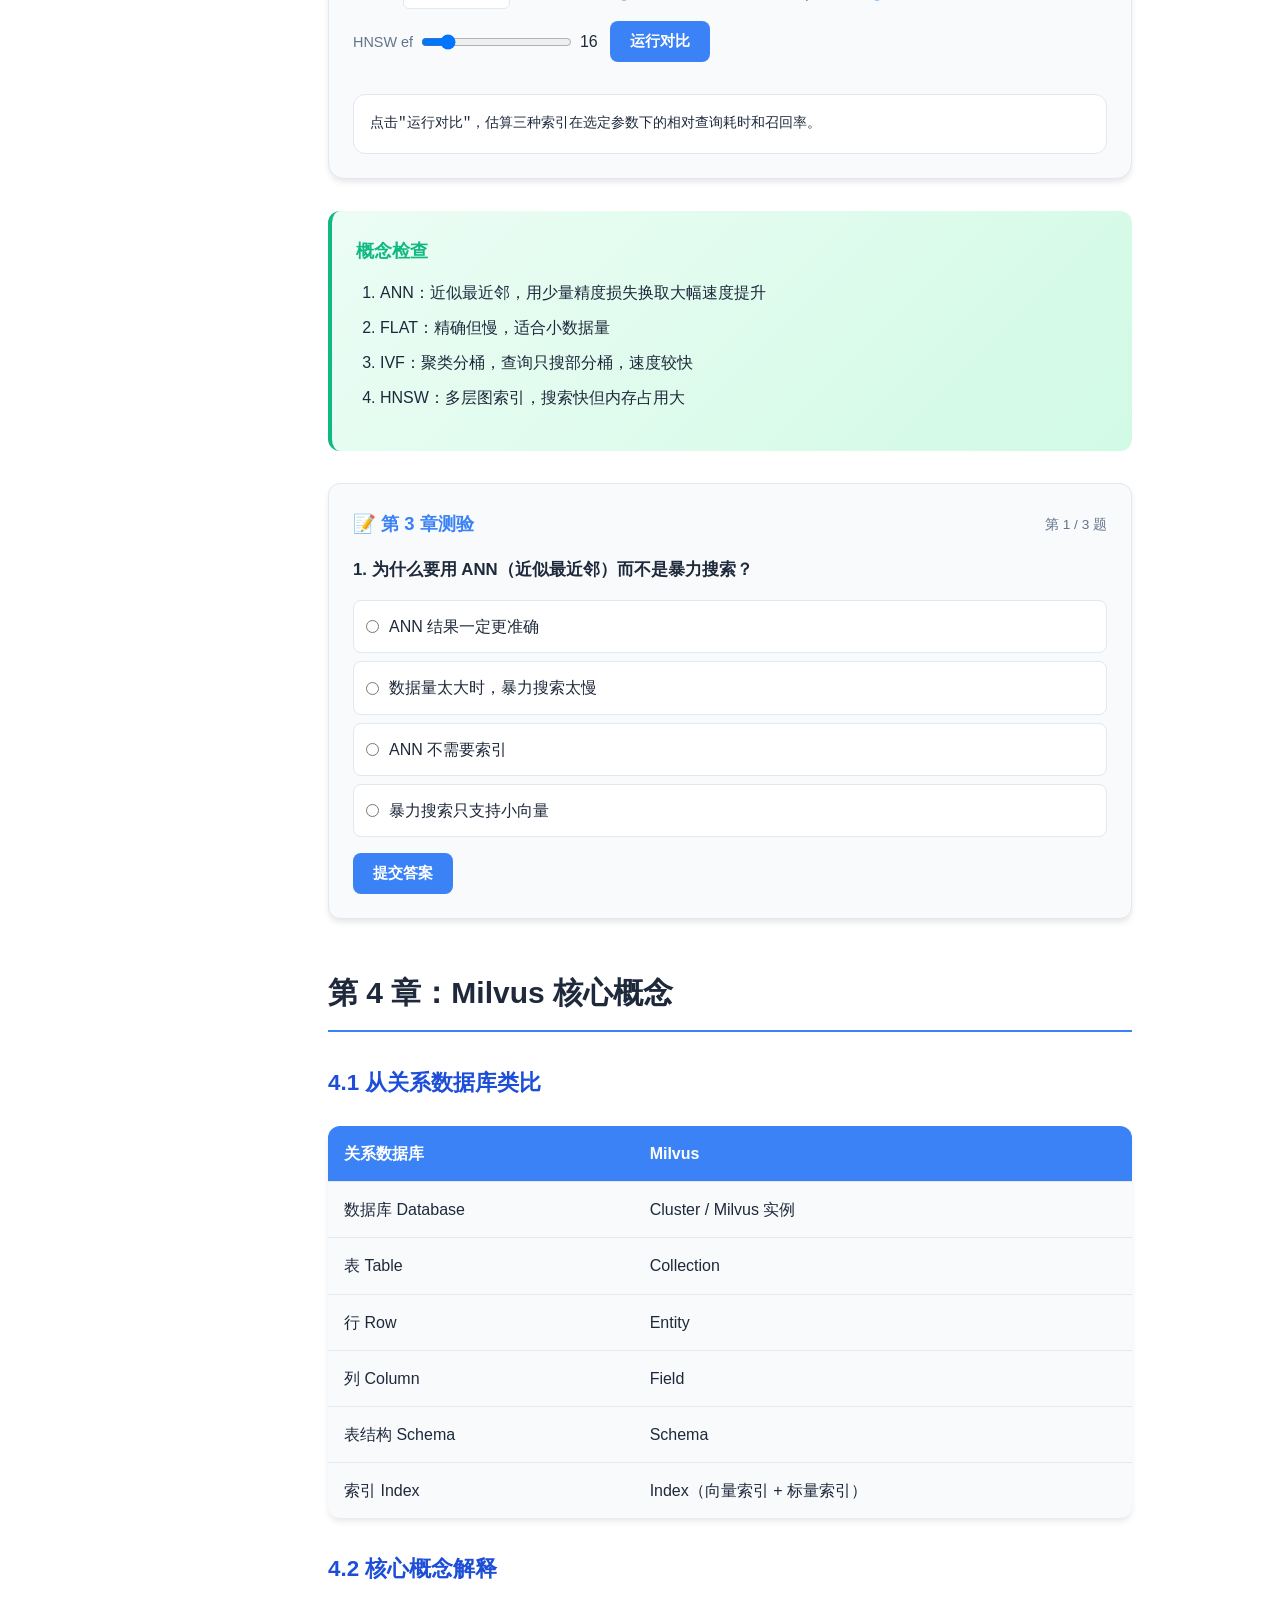
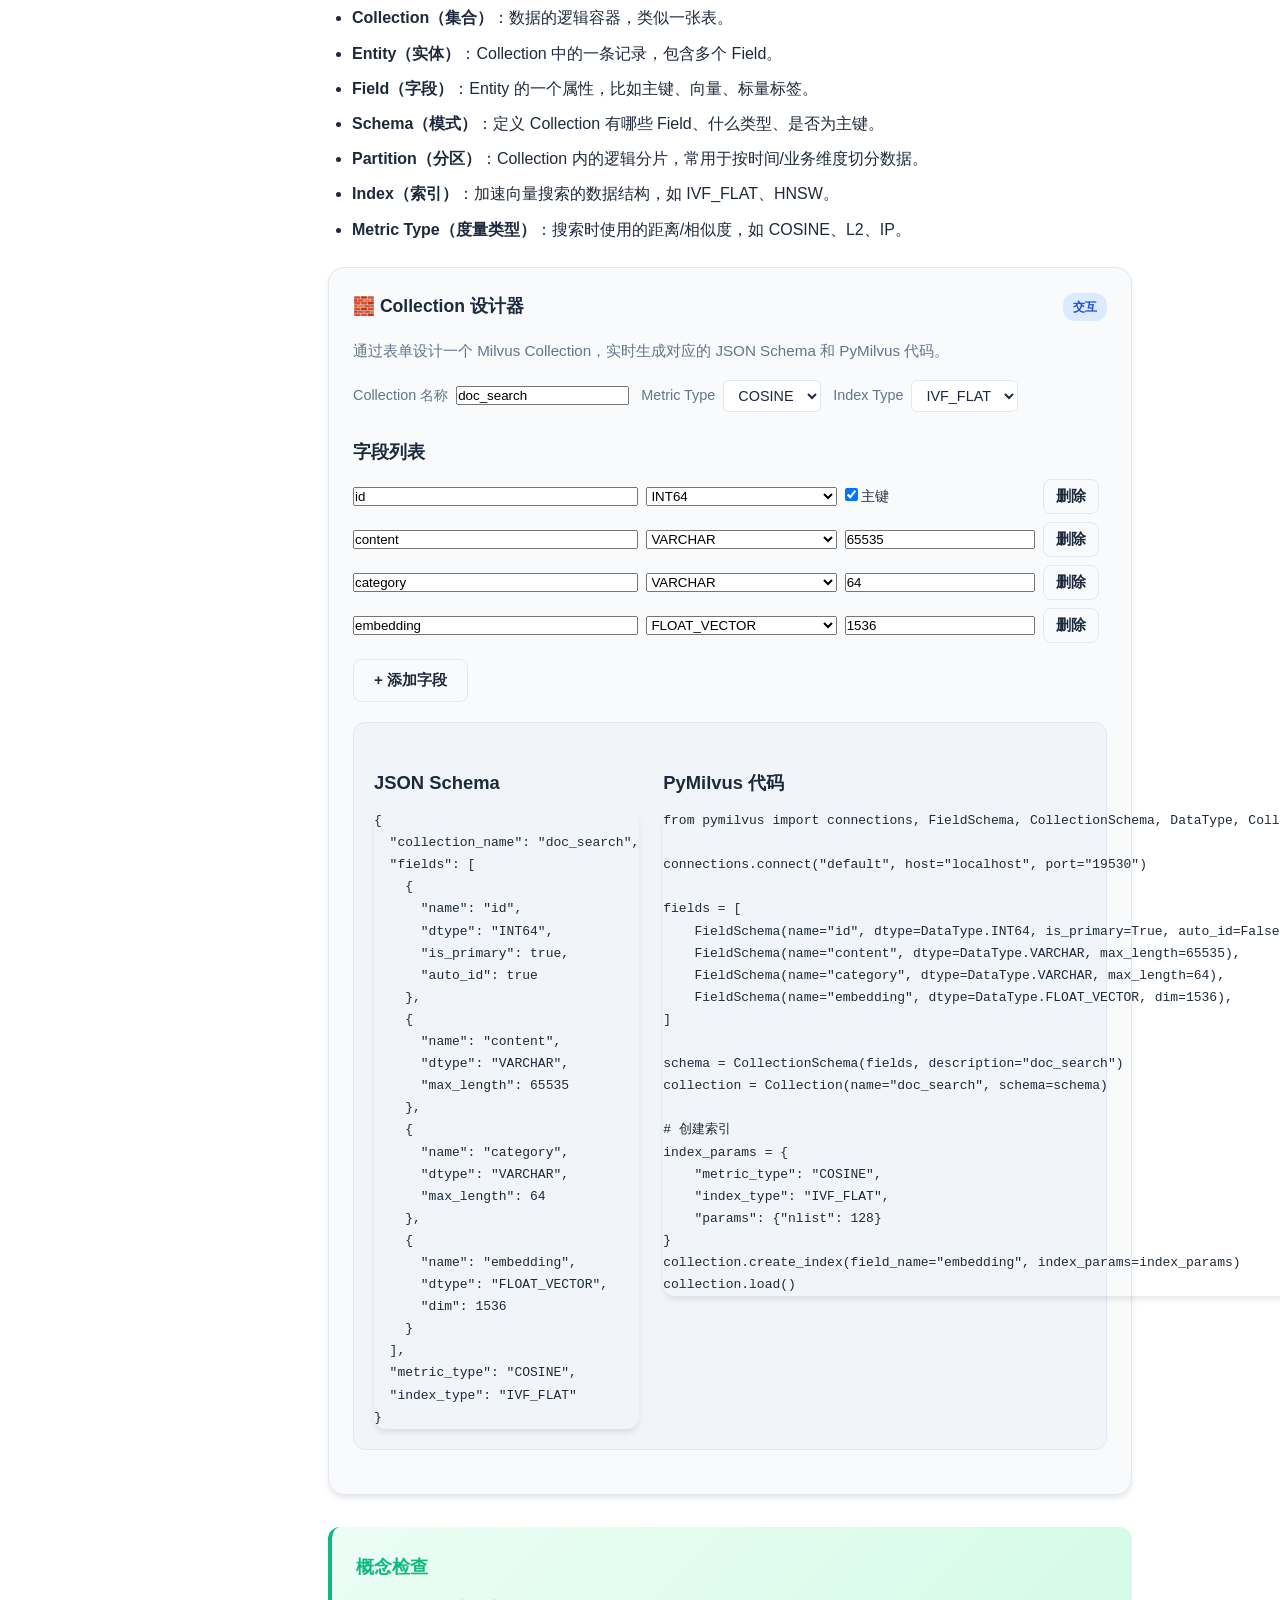
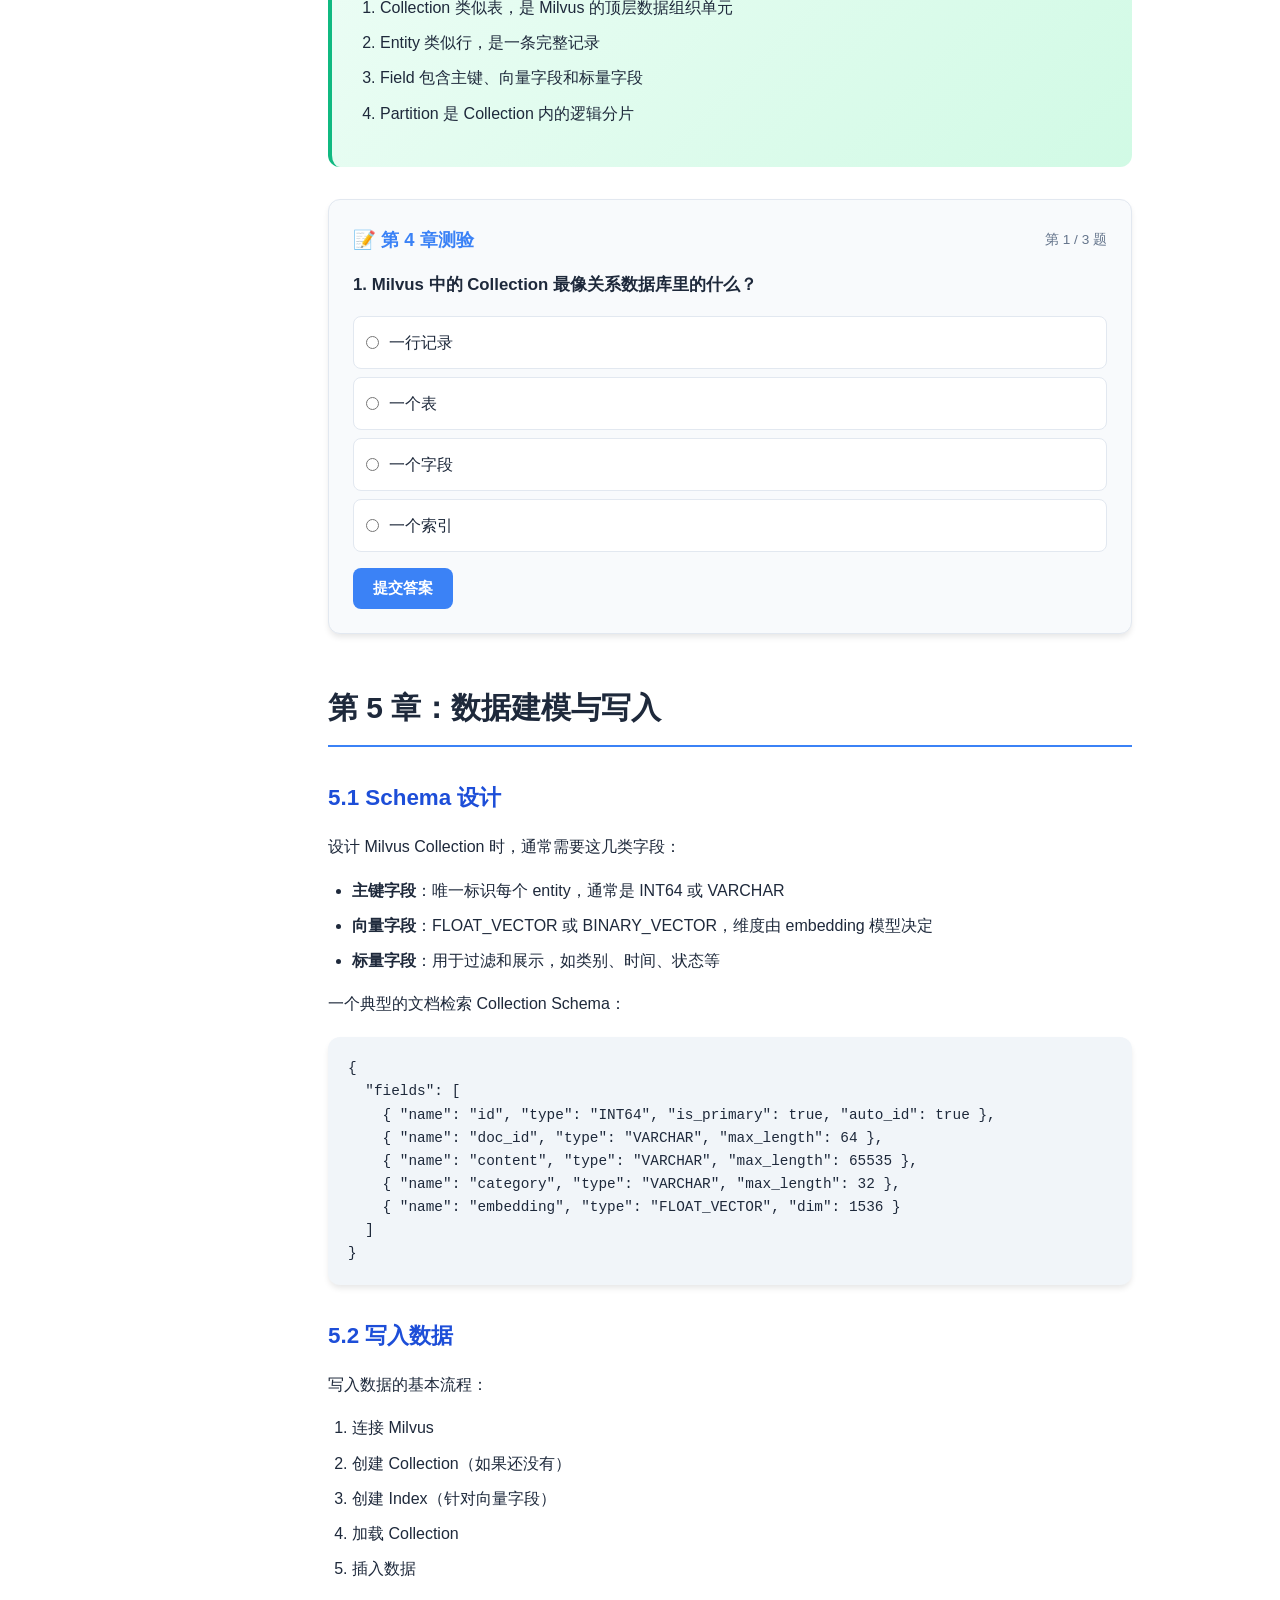
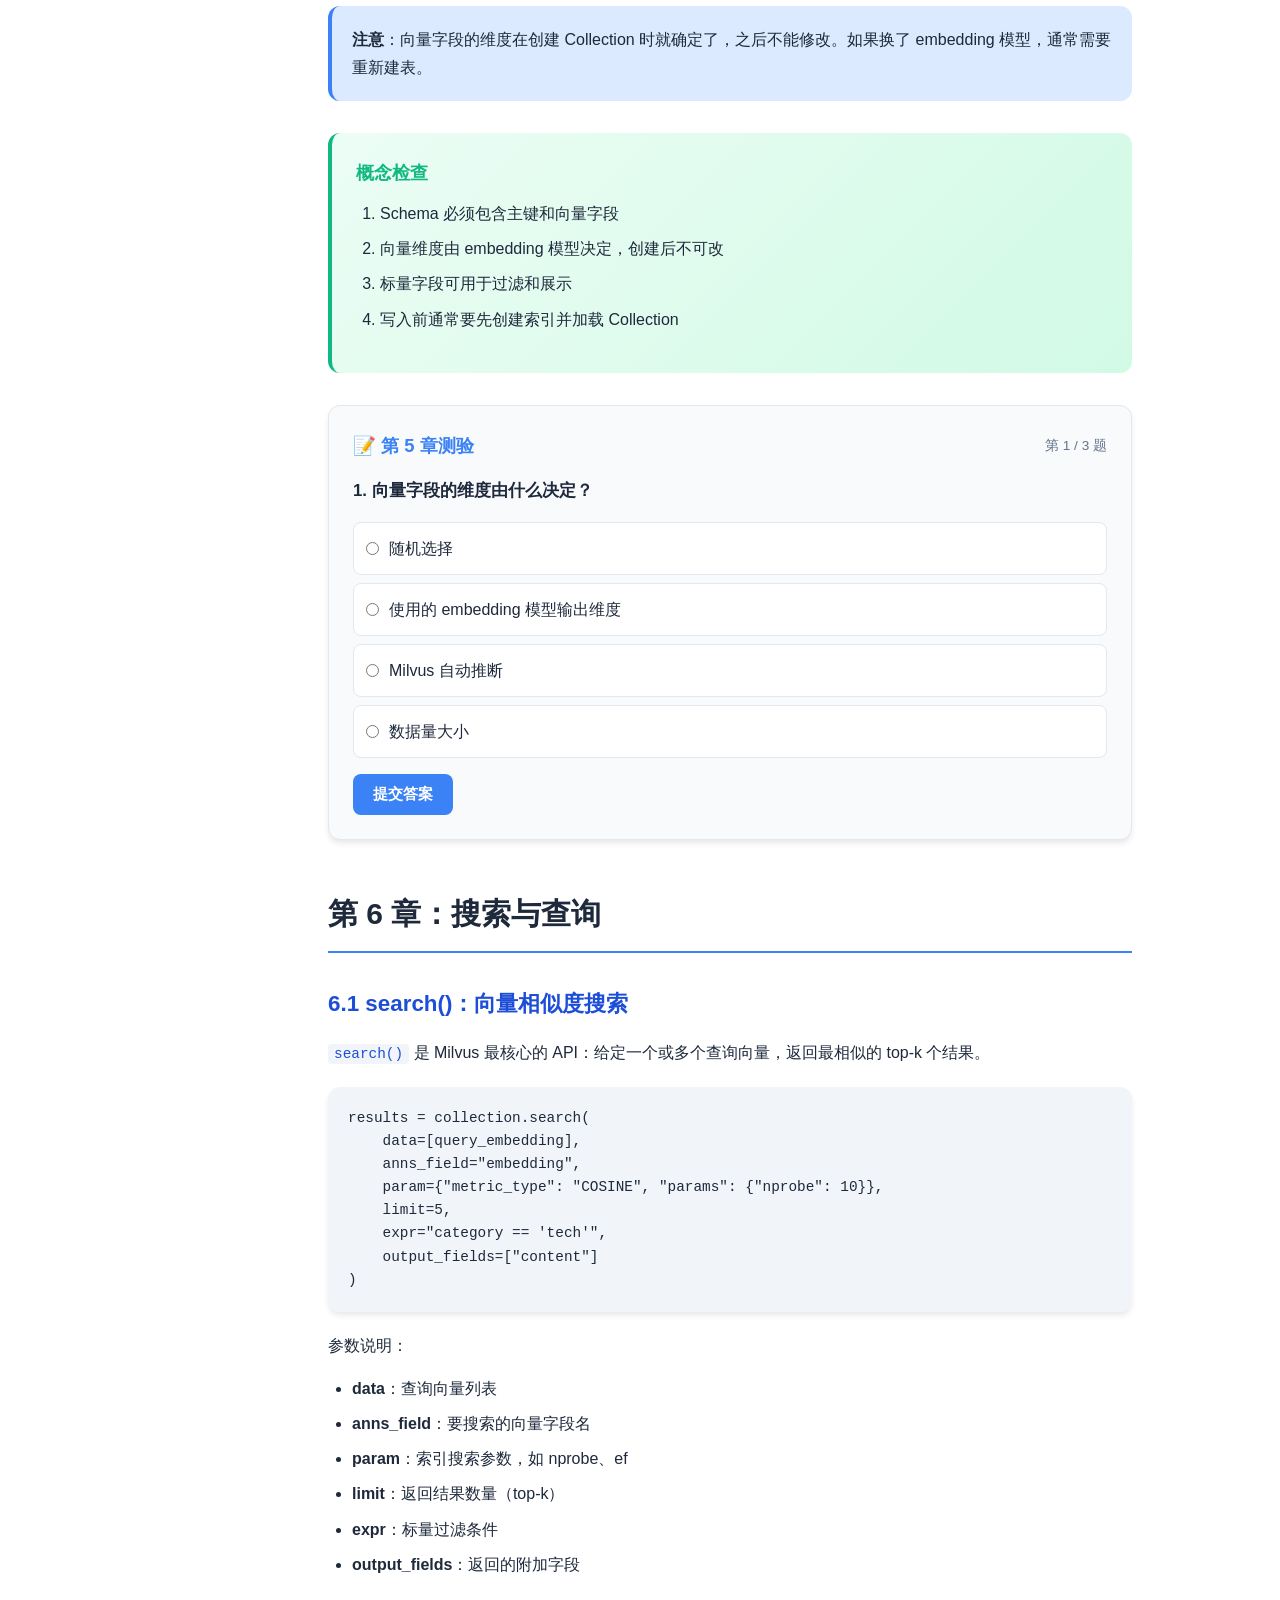
==== commit 79d585c9: "Explain why each similarity metric fits specific scenarios Add detailed sections for Cosine (text se" ====
--- a/milvus_learning_site/index.html
+++ b/milvus_learning_site/index.html
@@ -243,7 +243,53 @@
                     </div>
                 </div>
 
-                <h3>2.2 归一化的影响</h3>
+                <h3>2.2 三种度量分别适合什么场景？</h3>
+
+                <p>三个度量的核心区别在于：<strong>它们对"向量长度"和"向量方向"的敏感程度不同</strong>。</p>
+
+                <div class="card">
+                    <div class="card-title"><span class="card-icon">📐</span>Cosine：只看方向，不看长度</div>
+                    <p><code>cosine(A, B) = (A·B) / (||A|| × ||B||)</code></p>
+                    <p>归一化后长度被消掉，只保留夹角。</p>
+                    <p><strong>为什么适合文本？</strong> 文本 embedding 模型（BERT、OpenAI Embedding）通常把语义相似的句子映射到相近的方向。比如"我今天很开心"和"今天心情很好"用词不同，但意思接近，方向接近，余弦相似度就高。</p>
+                    <p>文本向量的长度往往和句子长度、词频有关，而不是语义。我们看的是"意思像不像"，不是"句子长不长"。</p>
+                </div>
+
+                <div class="card">
+                    <div class="card-title"><span class="card-icon">📏</span>Euclidean（L2）：看直线距离，长度有意义</div>
+                    <p><code>L2(A, B) = √((A₁-B₁)² + (A₂-B₂)² + ...)</code></p>
+                    <p><strong>为什么适合位置、特征强度？</strong> 当向量的"长度"本身就有意义时，L2 更合适。</p>
+                    <p>比如推荐餐厅：<code>餐厅 = [人均消费, 评分, 距离我当前位置]</code></p>
+                    <ul>
+                        <li>餐厅 A：[100, 4.5, 0.5]</li>
+                        <li>餐厅 B：[300, 4.6, 5.0]</li>
+                    </ul>
+                    <p>A 和 B 方向可能接近，但人均消费和实际距离差很多。"离我 0.5 公里"和"离我 5 公里"的体验差异很大，L2 能反映这种绝对差异。</p>
+                    <p>再比如图像亮度：两张图都是橙色调，但一张亮、一张暗。Cosine 会认为很像，L2 会认为很远。如果你想找"亮度也接近"的图片，L2 更合适。</p>
+                </div>
+
+                <div class="card">
+                    <div class="card-title"><span class="card-icon">🔥</span>Inner Product（IP）：方向 × 长度，适合推荐</div>
+                    <p><code>IP(A, B) = A·B = ||A|| × ||B|| × cos(θ)</code></p>
+                    <p><strong>为什么适合推荐系统？</strong> 推荐场景里，"长度"往往代表"强度"或"热度"：</p>
+                    <ul>
+                        <li>用户兴趣向量长 → 对这个品类越感兴趣</li>
+                        <li>物品热度向量长 → 这个物品越热门/受欢迎</li>
+                    </ul>
+                    <p>比如电影推荐：<code>用户 = [喜剧喜好, 动作喜好, 爱情喜好]</code></p>
+                    <ul>
+                        <li>用户 A 很喜欢喜剧：[10, 1, 1]</li>
+                        <li>用户 B 一般喜欢喜剧：[1, 0.1, 0.1]</li>
+                        <li>电影《喜剧之王》=[9, 0, 1]</li>
+                    </ul>
+                    <p>用 IP 计算：A·电影 = 91，B·电影 = 9.1。IP 自然地把"兴趣强"的用户和"热门喜剧"匹配在一起。如果用 Cosine，A 和 B 对这部电影的相似度可能差不多，但推荐系统更想把热门内容推给高兴趣用户。</p>
+                </div>
+
+                <div class="highlight-box">
+                    <p><strong>一句话对比</strong>：Cosine 看方向，适合语义；L2 看绝对距离，适合位置/强度；IP 看方向 × 长度，适合推荐（兴趣和热度）。</p>
+                </div>
+
+                <h3>2.3 归一化的影响</h3>
                 <p>如果向量已经归一化（长度为 1），那么余弦相似度和内积在数学上是等价的：</p>
                 <pre><code>cosine(a, b) = dot(a, b) / (||a|| * ||b||)
 如果 ||a|| = ||b|| = 1，则 cosine(a, b) = dot(a, b) = IP(a, b)</code></pre>
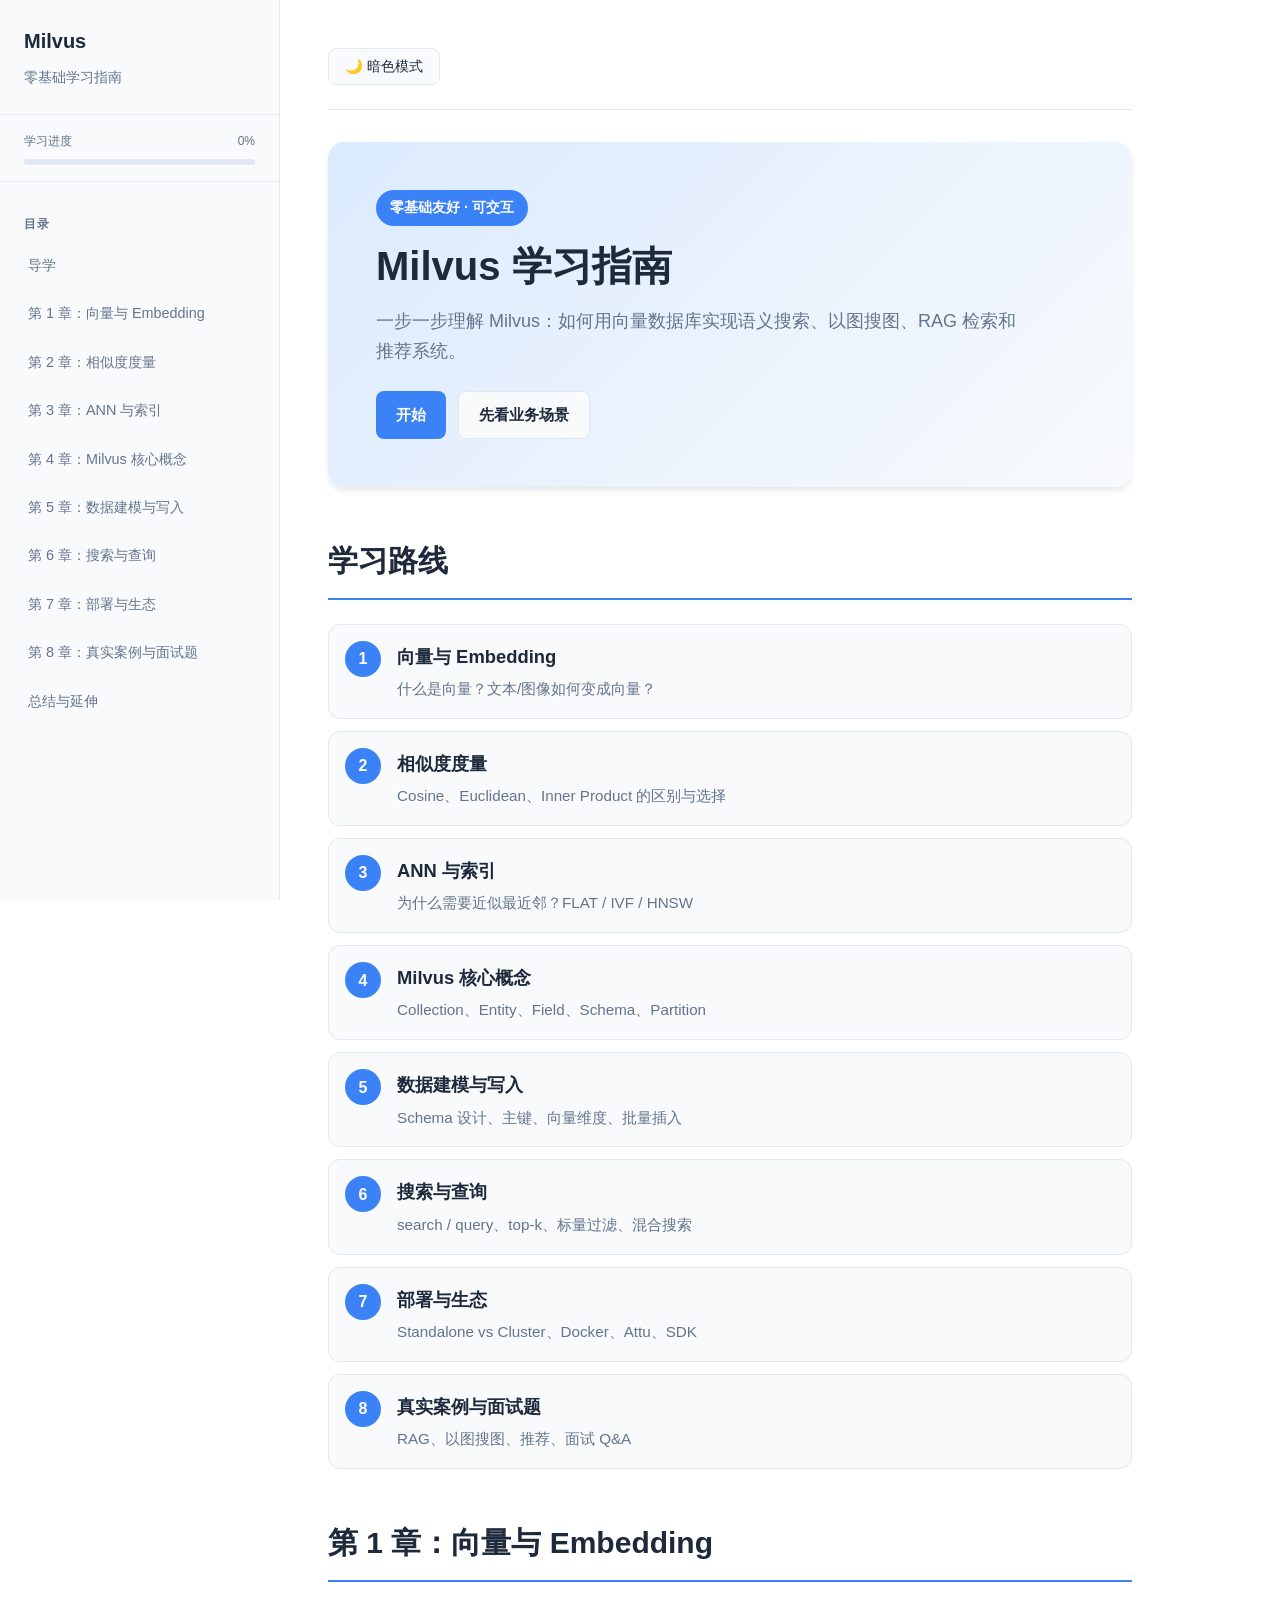
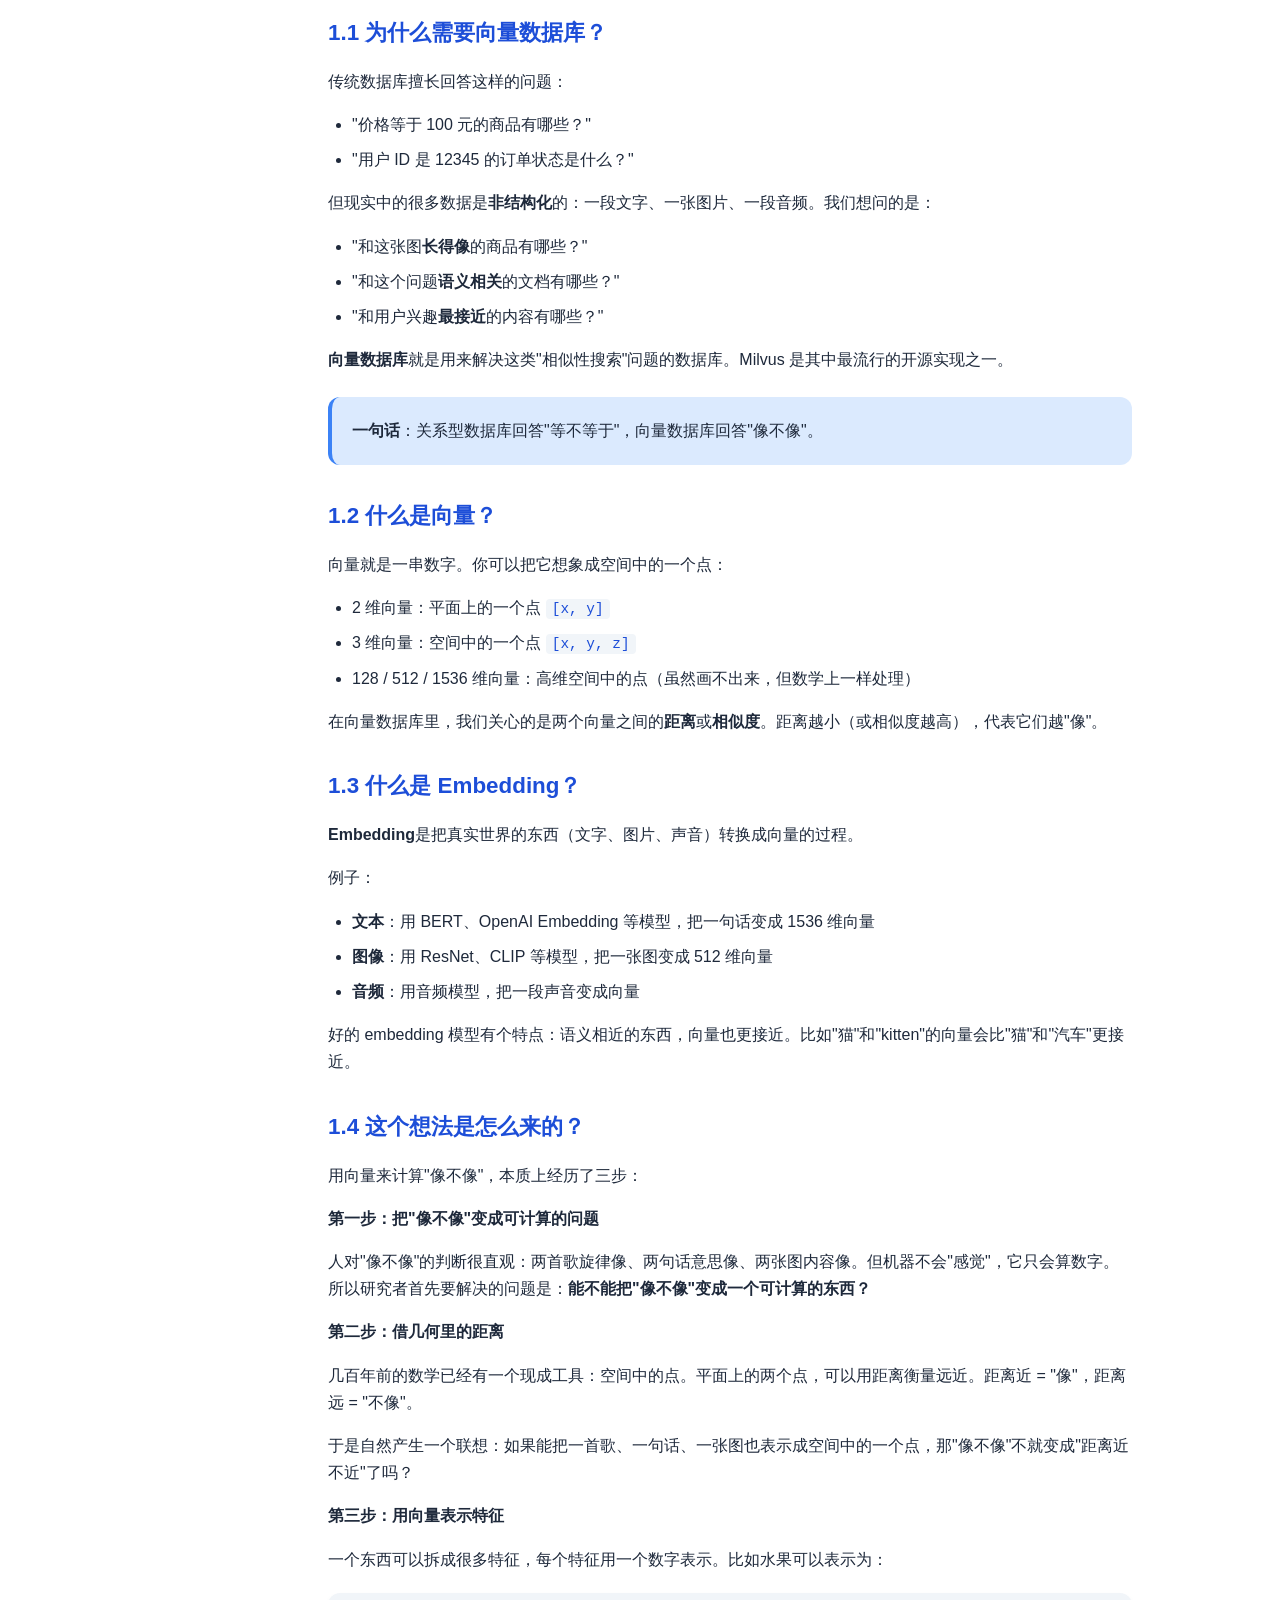
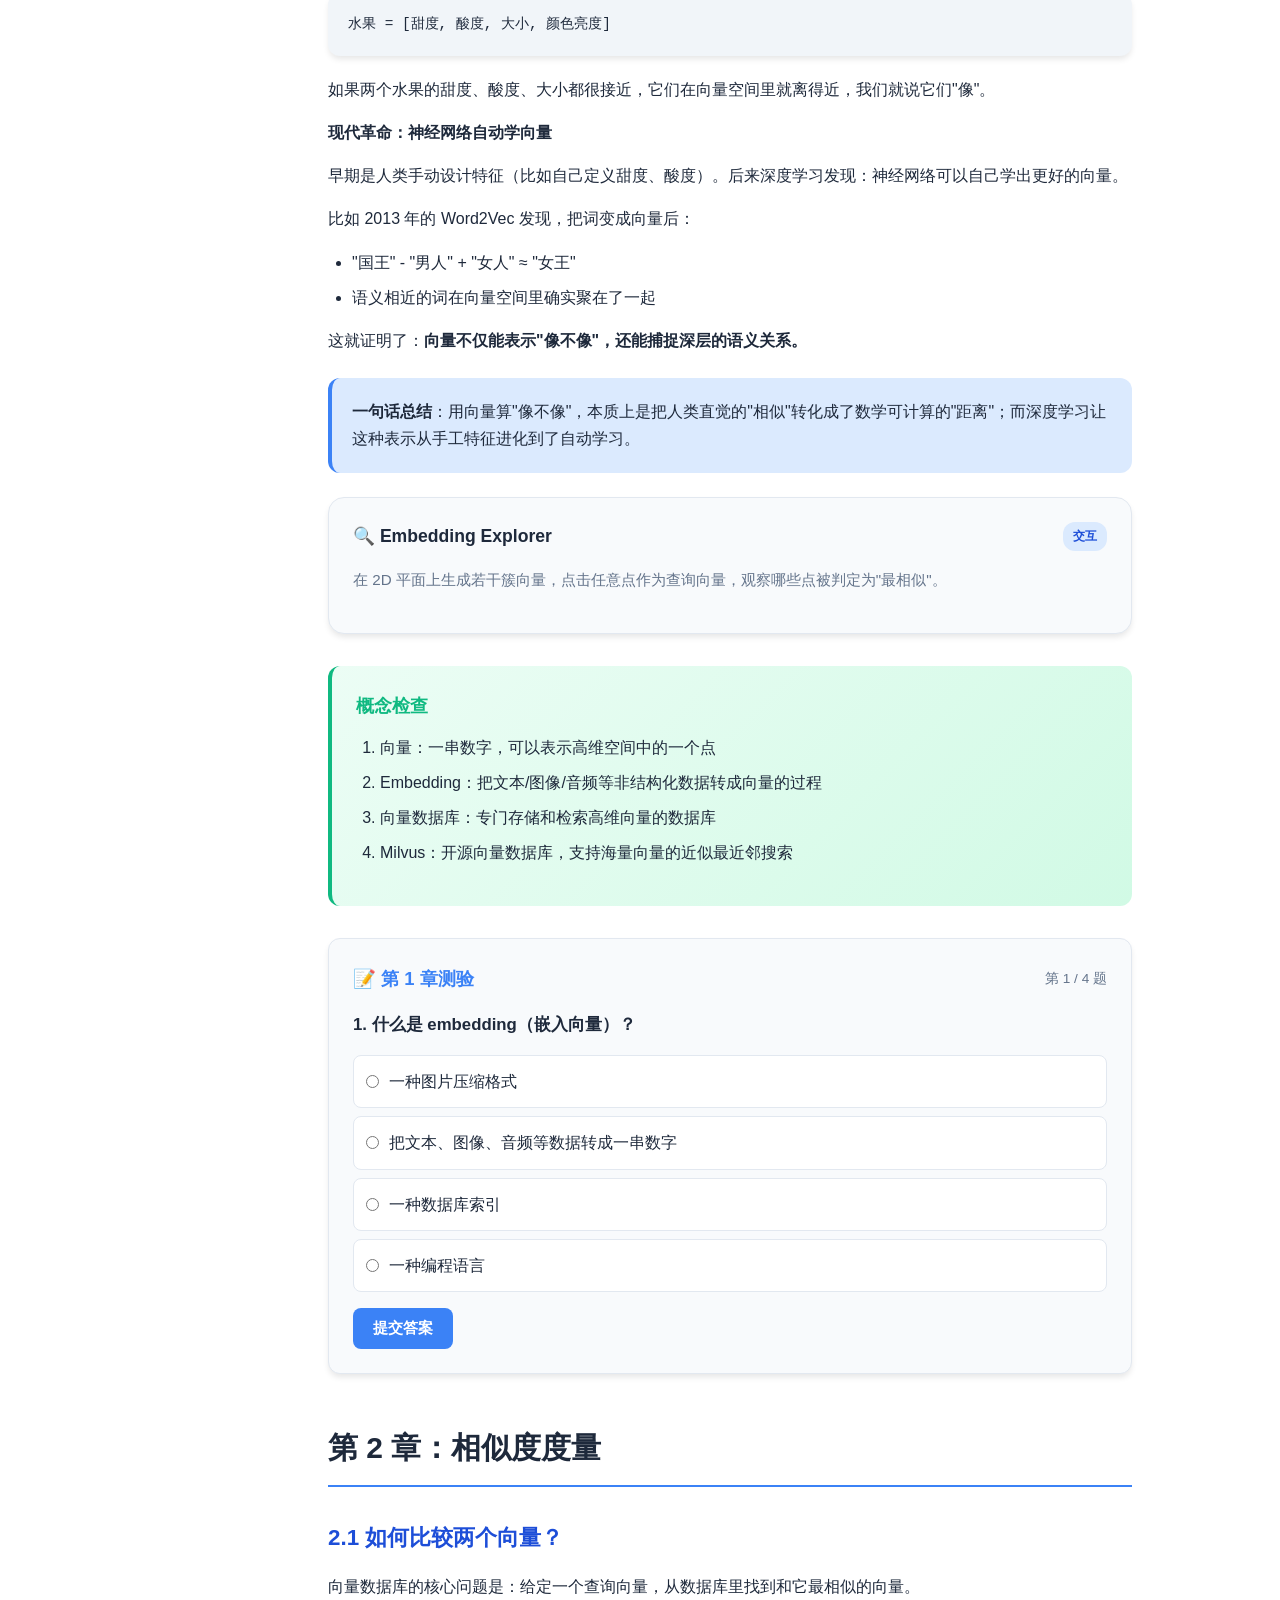
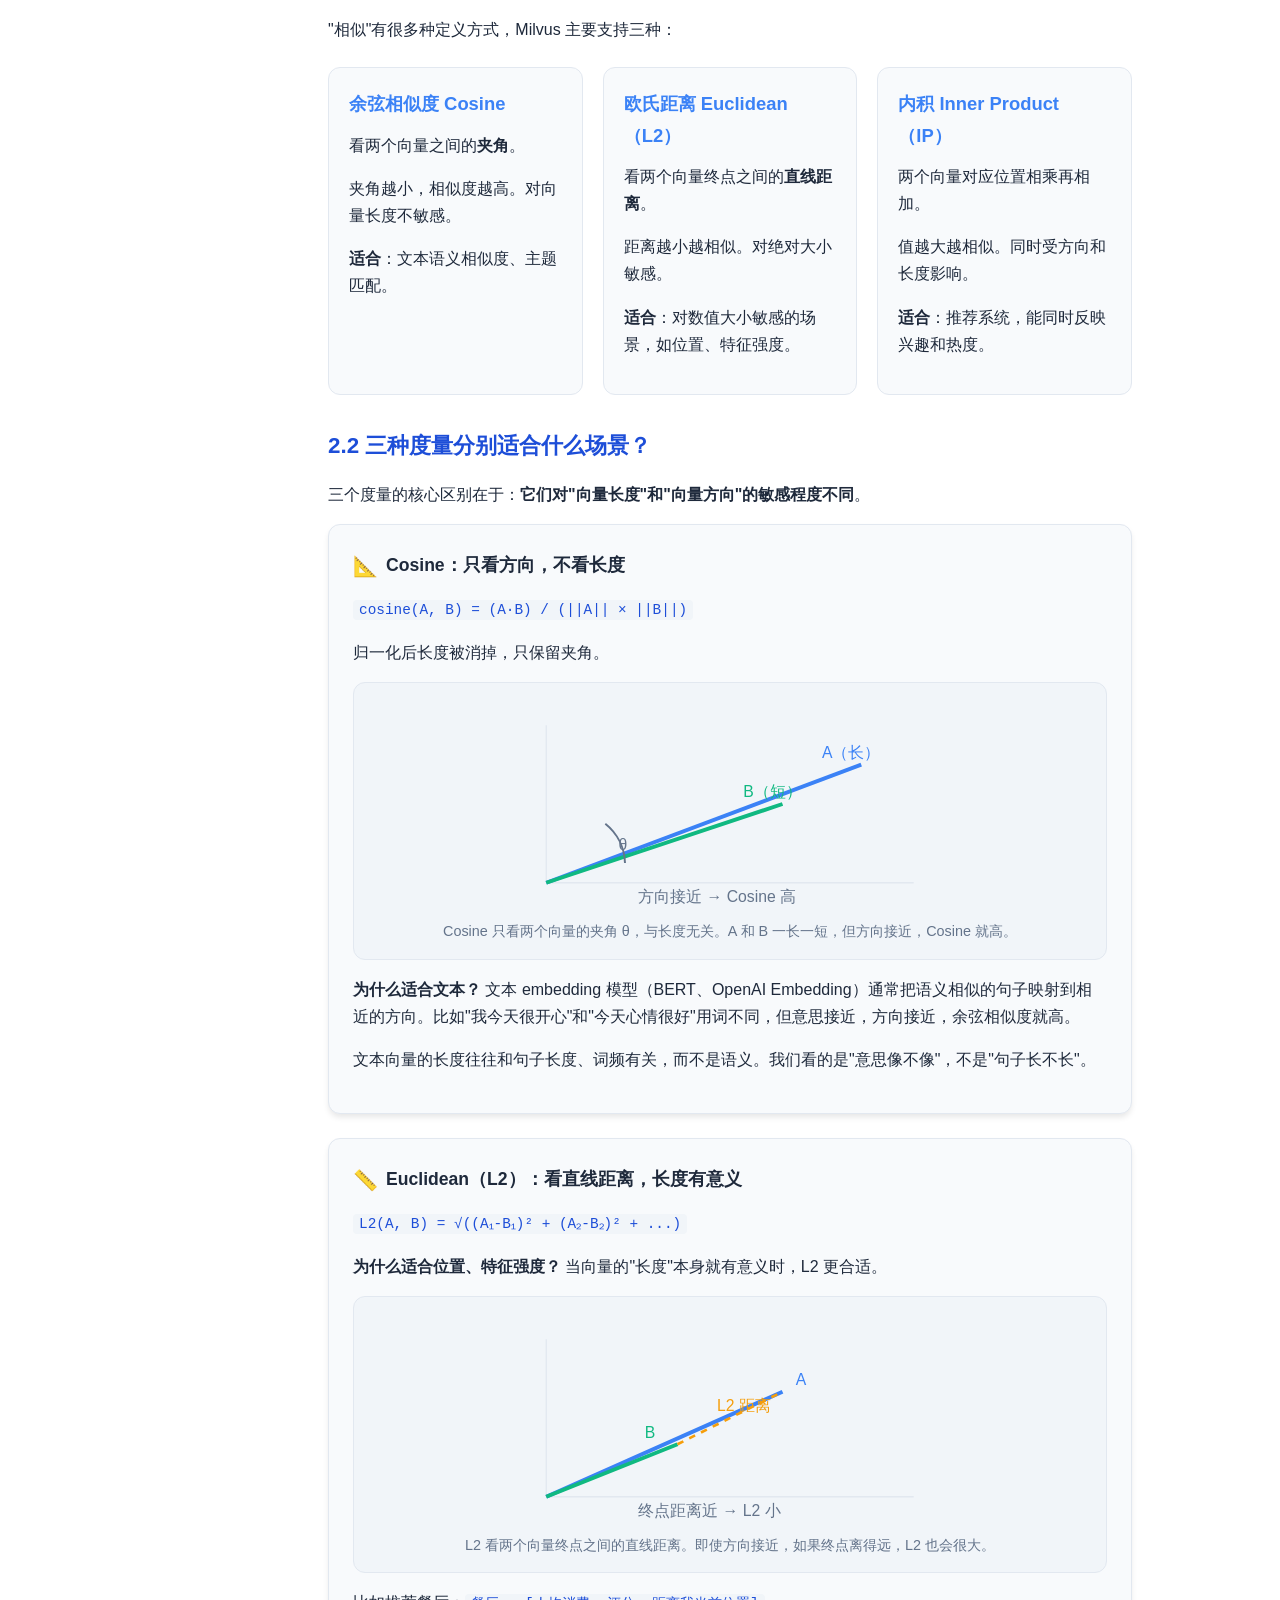
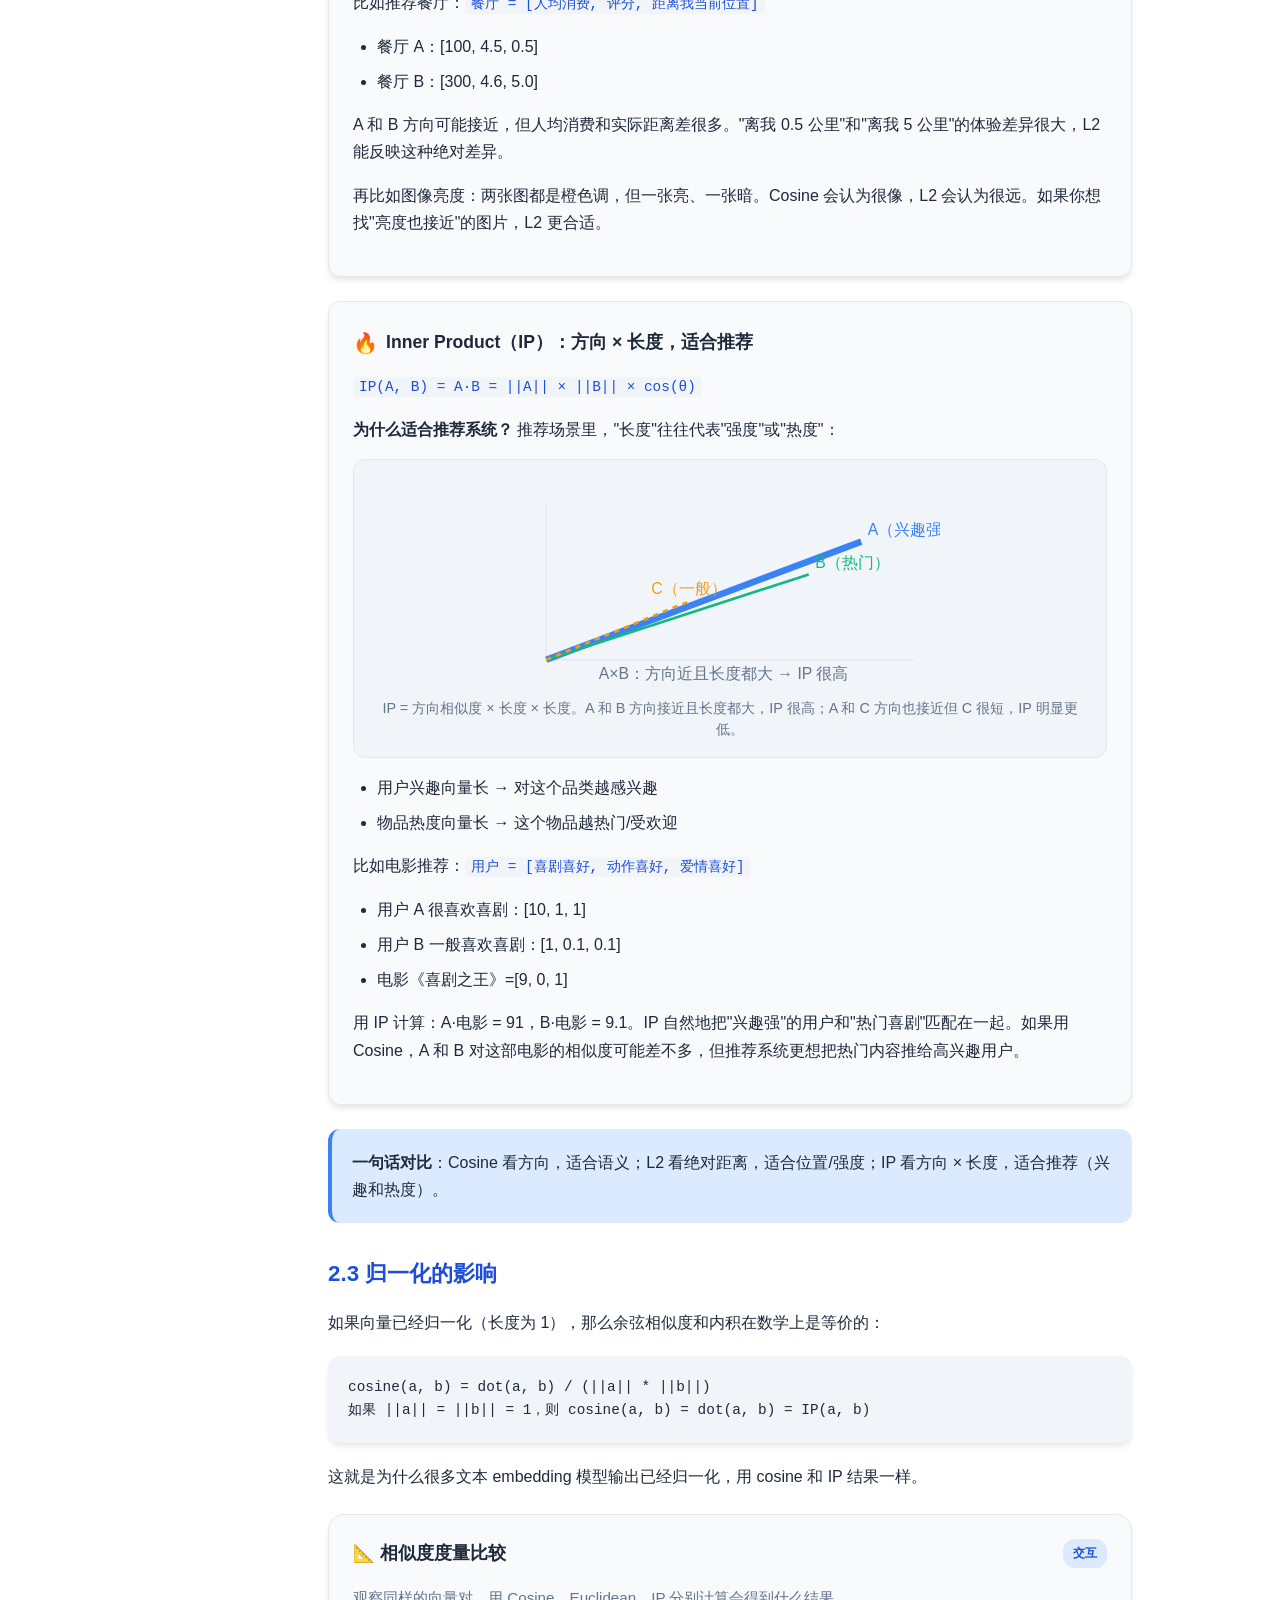
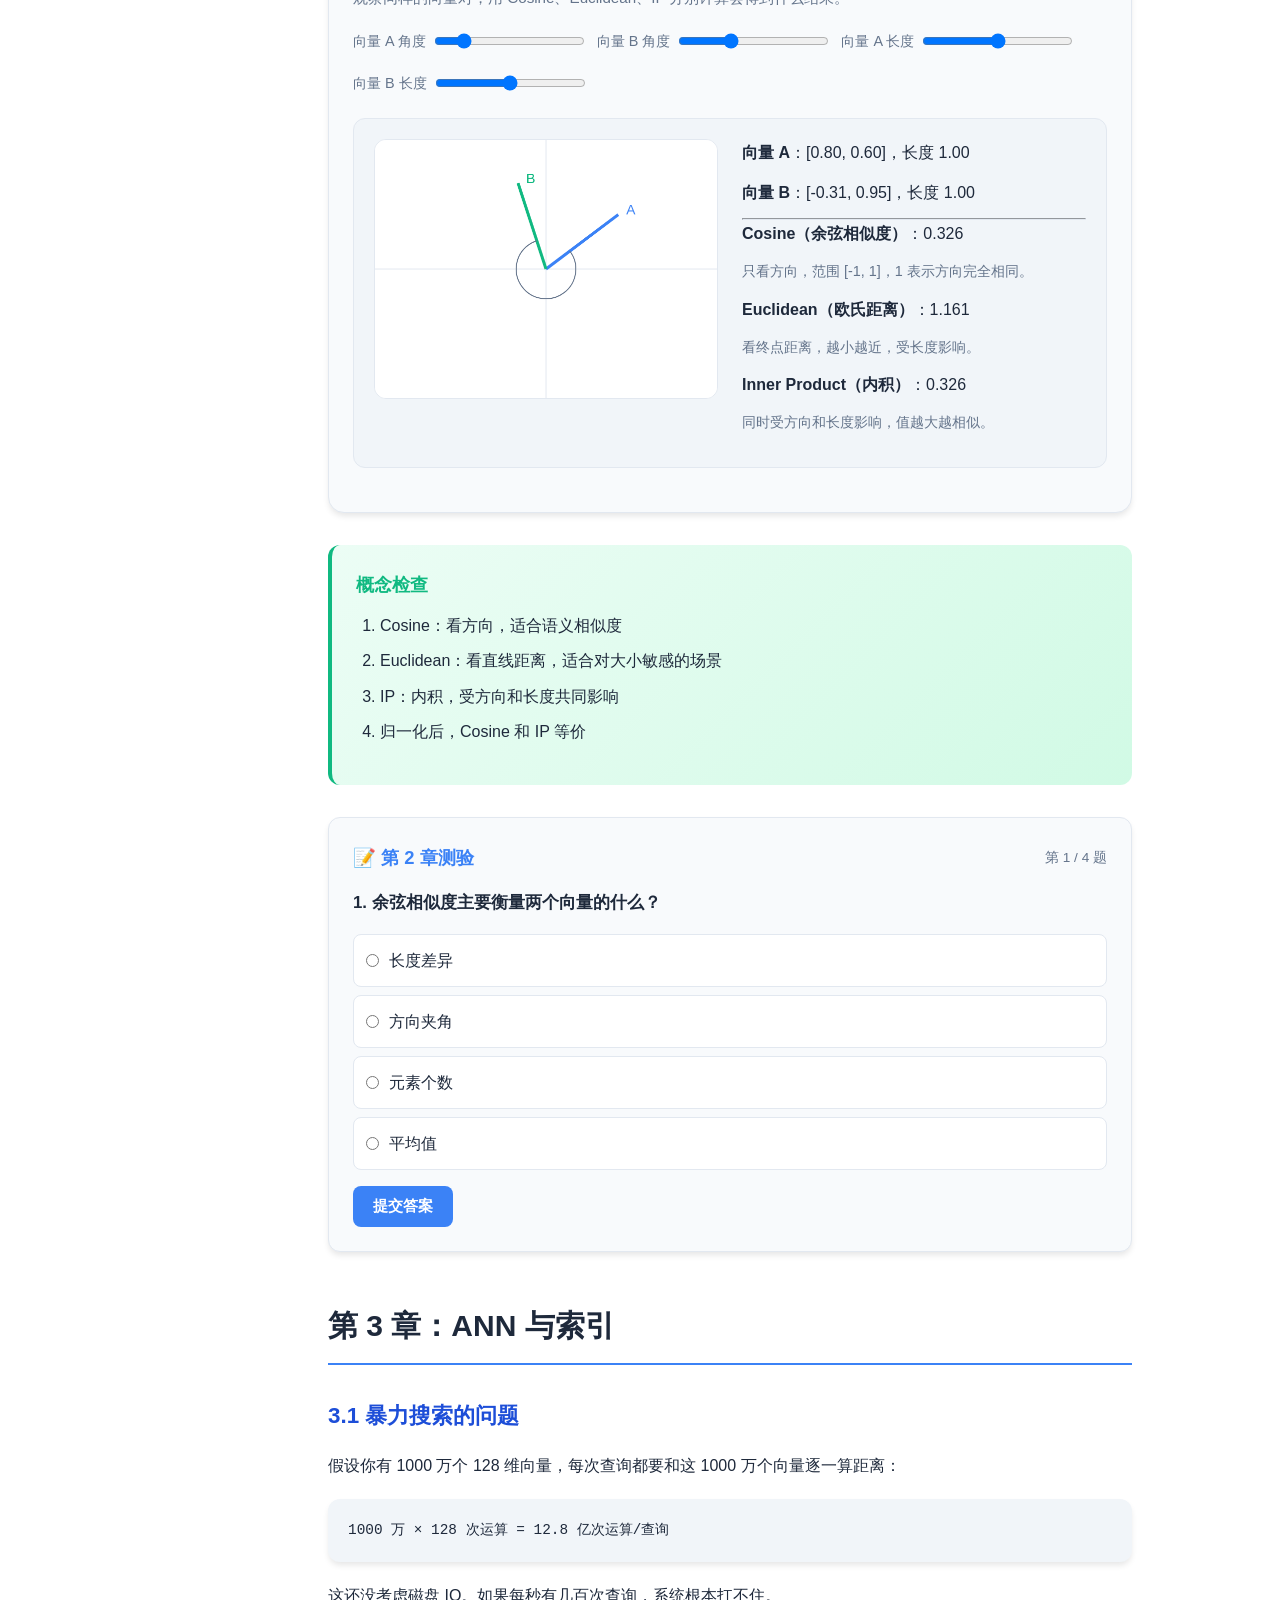
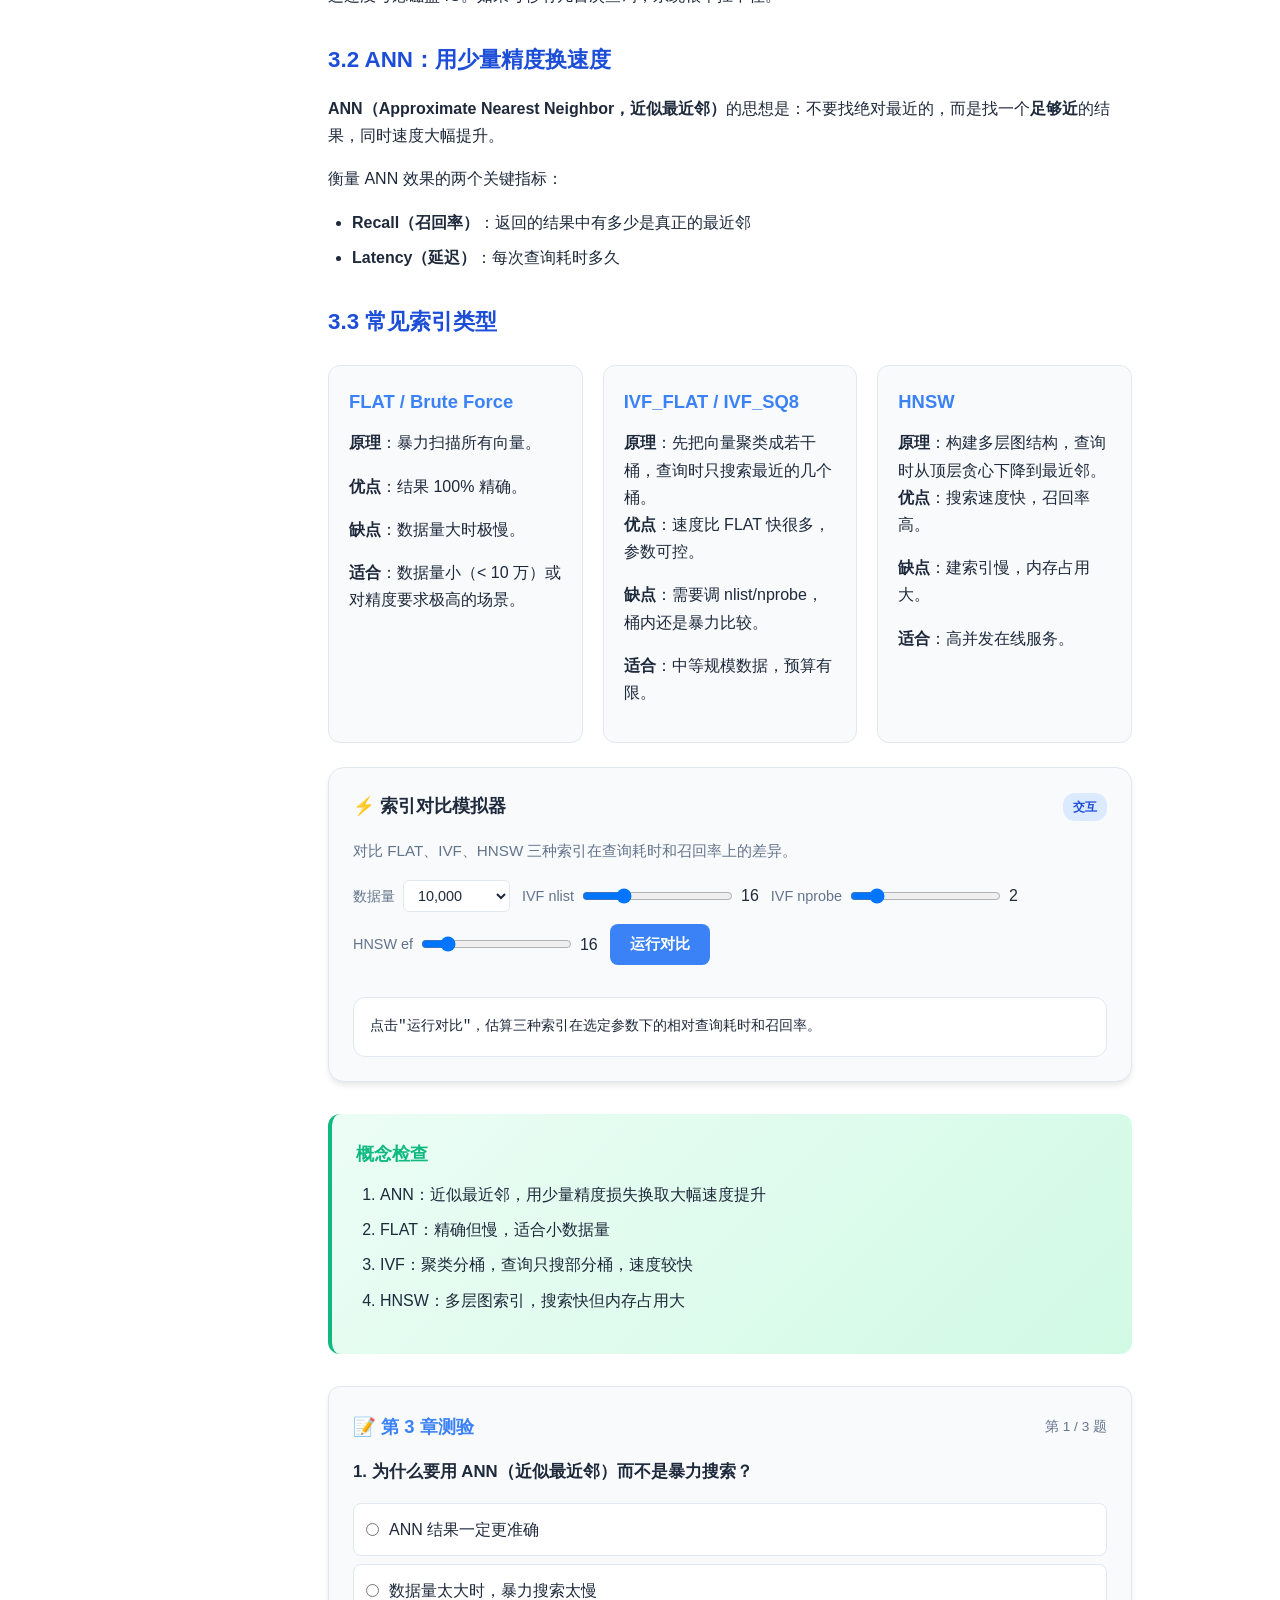
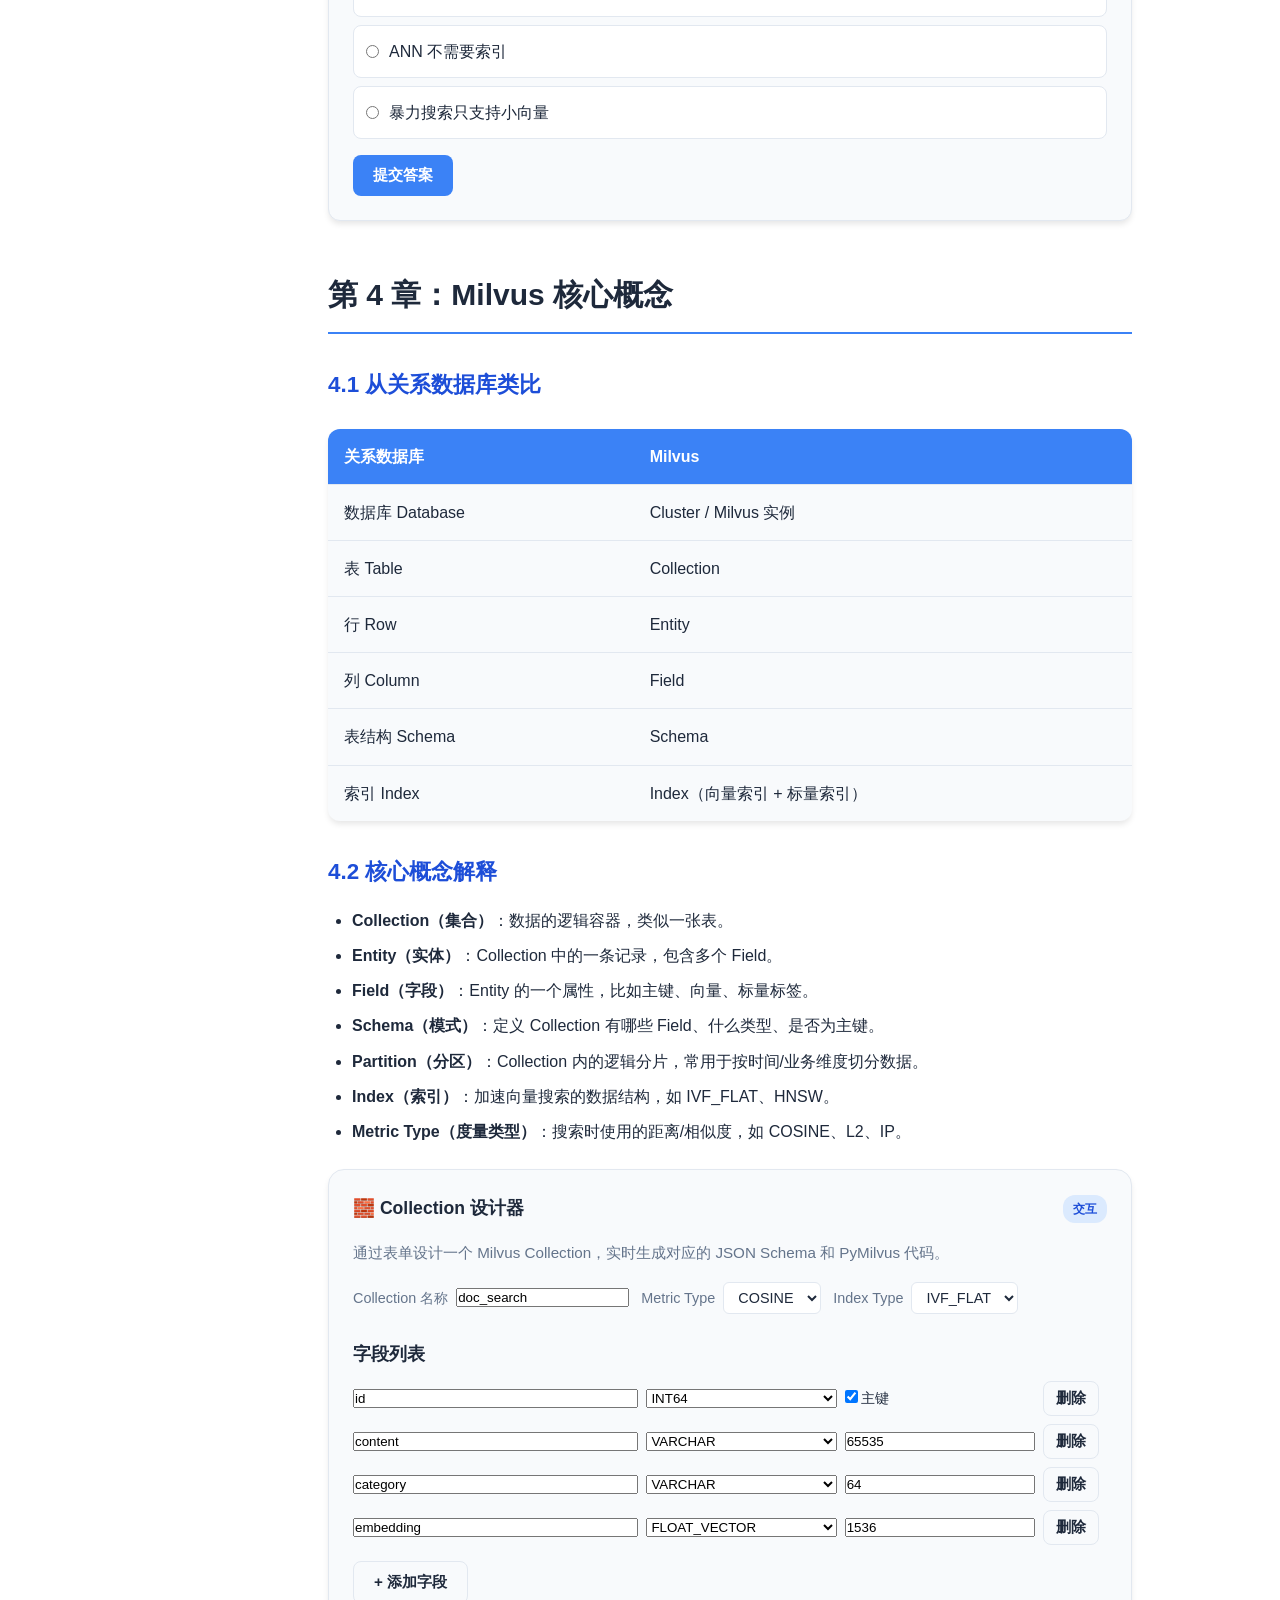
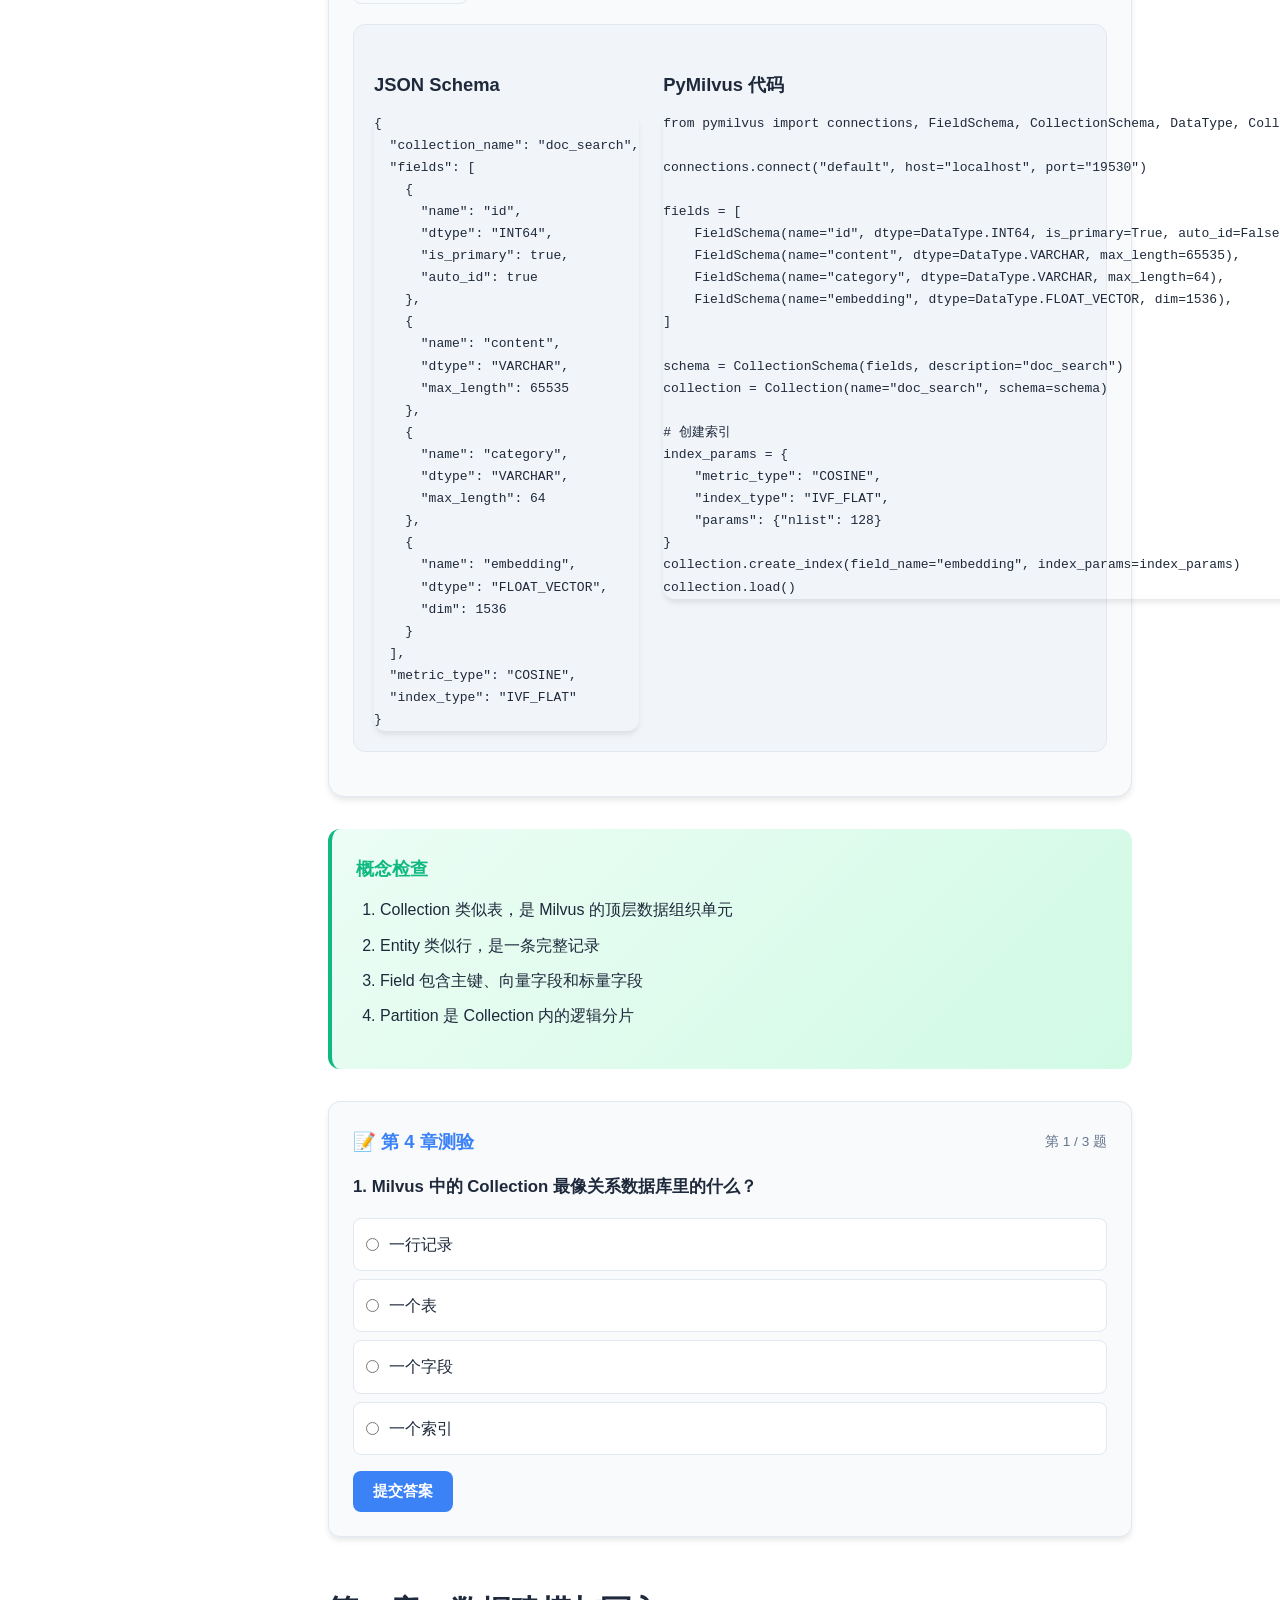
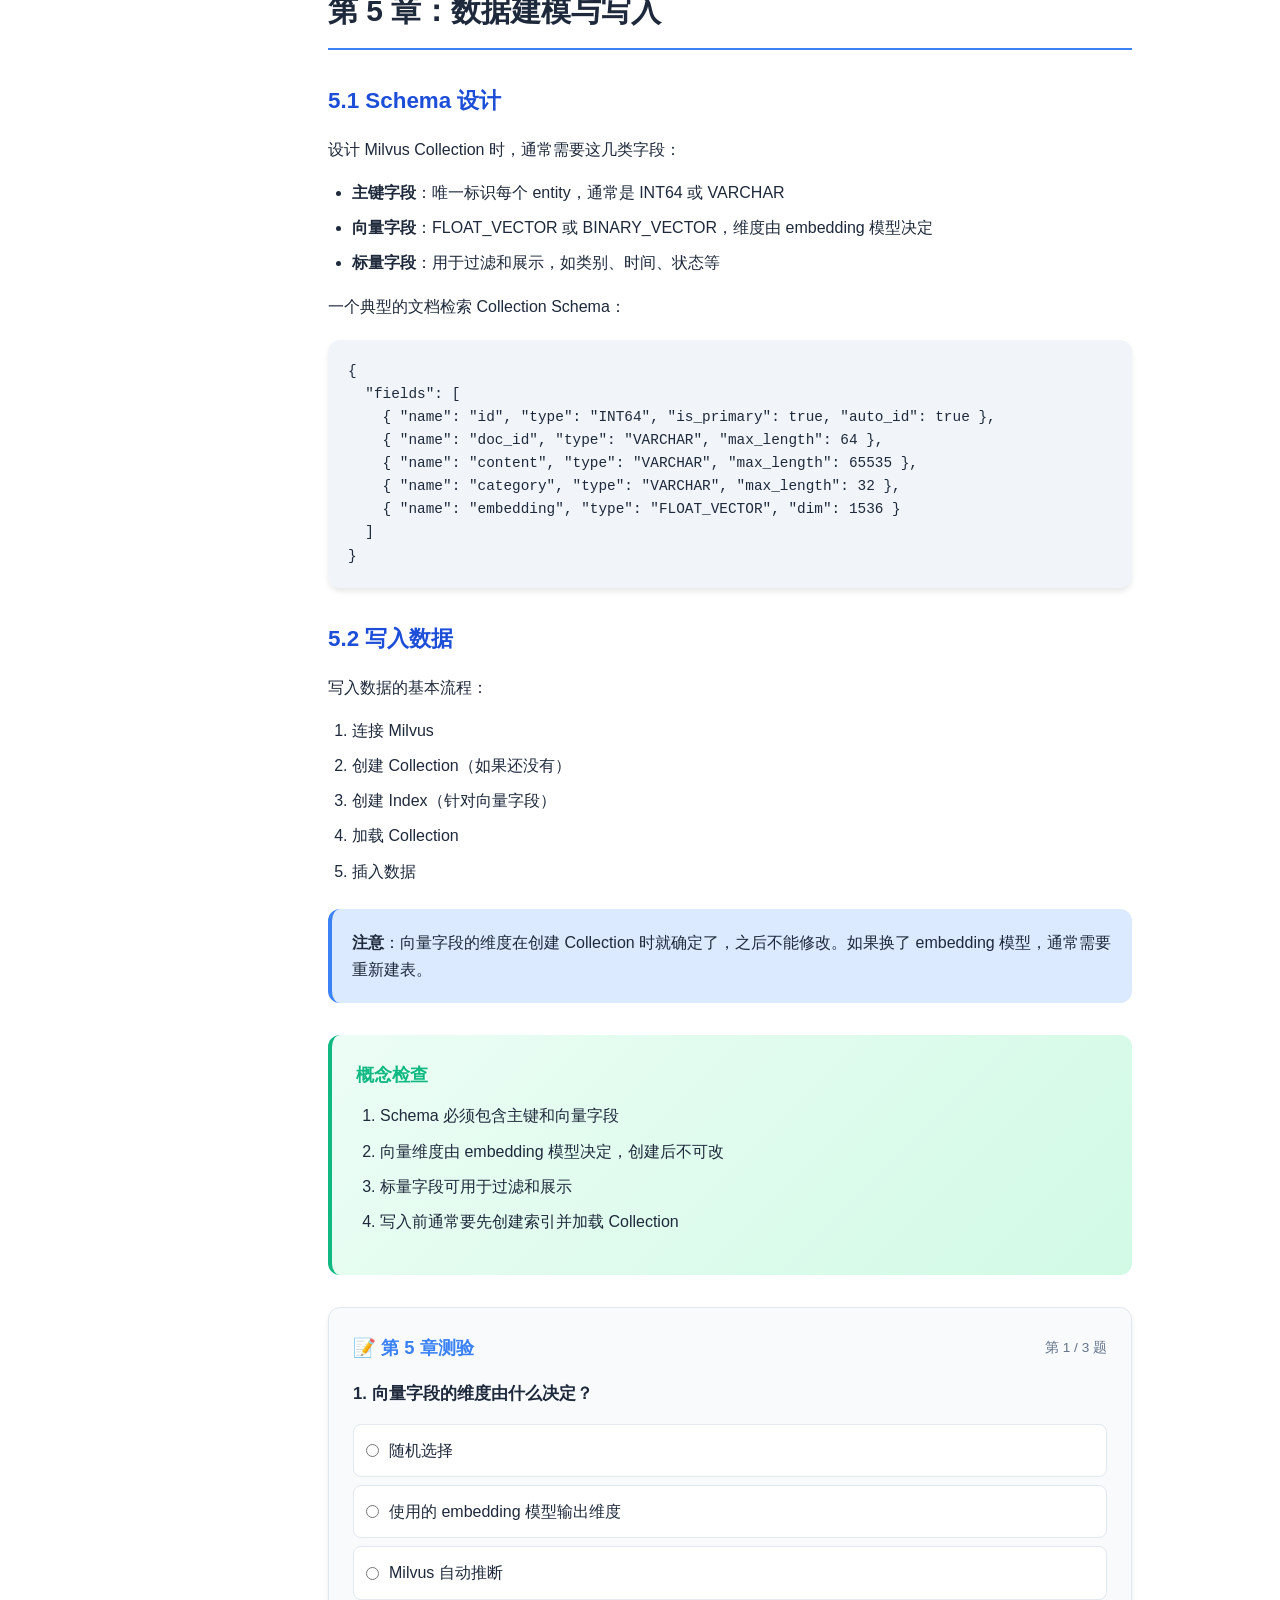
==== commit 57767988: "Add SVG diagrams for similarity metrics in Milvus Ch2 Add one diagram each for Cosine, Euclidean, an" ====
--- a/milvus_learning_site/index.html
+++ b/milvus_learning_site/index.html
@@ -251,6 +251,22 @@
                     <div class="card-title"><span class="card-icon">📐</span>Cosine：只看方向，不看长度</div>
                     <p><code>cosine(A, B) = (A·B) / (||A|| × ||B||)</code></p>
                     <p>归一化后长度被消掉，只保留夹角。</p>
+
+                    <figure class="metric-figure">
+                        <svg viewBox="0 0 320 160" preserveAspectRatio="xMidYMid meet" aria-label="Cosine 相似度示意图">
+                            <line x1="20" y1="140" x2="300" y2="140" stroke="var(--border)" stroke-width="1"/>
+                            <line x1="20" y1="140" x2="20" y2="20" stroke="var(--border)" stroke-width="1"/>
+                            <line x1="20" y1="140" x2="260" y2="50" stroke="#3b82f6" stroke-width="3"/>
+                            <line x1="20" y1="140" x2="200" y2="80" stroke="#10b981" stroke-width="3"/>
+                            <path d="M 80 125 A 40 40 0 0 0 65 95" fill="none" stroke="var(--text-secondary)" stroke-width="1.5"/>
+                            <text x="75" y="115" font-size="12" fill="var(--text-secondary)">θ</text>
+                            <text x="230" y="45" font-size="12" fill="#3b82f6">A（长）</text>
+                            <text x="170" y="75" font-size="12" fill="#10b981">B（短）</text>
+                            <text x="90" y="155" font-size="12" fill="var(--text-secondary)">方向接近 → Cosine 高</text>
+                        </svg>
+                        <figcaption>Cosine 只看两个向量的夹角 θ，与长度无关。A 和 B 一长一短，但方向接近，Cosine 就高。</figcaption>
+                    </figure>
+
                     <p><strong>为什么适合文本？</strong> 文本 embedding 模型（BERT、OpenAI Embedding）通常把语义相似的句子映射到相近的方向。比如"我今天很开心"和"今天心情很好"用词不同，但意思接近，方向接近，余弦相似度就高。</p>
                     <p>文本向量的长度往往和句子长度、词频有关，而不是语义。我们看的是"意思像不像"，不是"句子长不长"。</p>
                 </div>
@@ -259,6 +275,22 @@
                     <div class="card-title"><span class="card-icon">📏</span>Euclidean（L2）：看直线距离，长度有意义</div>
                     <p><code>L2(A, B) = √((A₁-B₁)² + (A₂-B₂)² + ...)</code></p>
                     <p><strong>为什么适合位置、特征强度？</strong> 当向量的"长度"本身就有意义时，L2 更合适。</p>
+
+                    <figure class="metric-figure">
+                        <svg viewBox="0 0 320 160" preserveAspectRatio="xMidYMid meet" aria-label="欧氏距离示意图">
+                            <line x1="20" y1="140" x2="300" y2="140" stroke="var(--border)" stroke-width="1"/>
+                            <line x1="20" y1="140" x2="20" y2="20" stroke="var(--border)" stroke-width="1"/>
+                            <line x1="20" y1="140" x2="200" y2="60" stroke="#3b82f6" stroke-width="3"/>
+                            <line x1="20" y1="140" x2="120" y2="100" stroke="#10b981" stroke-width="3"/>
+                            <line x1="120" y1="100" x2="200" y2="60" stroke="#f59e0b" stroke-width="2" stroke-dasharray="5 5"/>
+                            <text x="210" y="55" font-size="12" fill="#3b82f6">A</text>
+                            <text x="95" y="95" font-size="12" fill="#10b981">B</text>
+                            <text x="150" y="75" font-size="12" fill="#f59e0b">L2 距离</text>
+                            <text x="90" y="155" font-size="12" fill="var(--text-secondary)">终点距离近 → L2 小</text>
+                        </svg>
+                        <figcaption>L2 看两个向量终点之间的直线距离。即使方向接近，如果终点离得远，L2 也会很大。</figcaption>
+                    </figure>
+
                     <p>比如推荐餐厅：<code>餐厅 = [人均消费, 评分, 距离我当前位置]</code></p>
                     <ul>
                         <li>餐厅 A：[100, 4.5, 0.5]</li>
@@ -272,6 +304,23 @@
                     <div class="card-title"><span class="card-icon">🔥</span>Inner Product（IP）：方向 × 长度，适合推荐</div>
                     <p><code>IP(A, B) = A·B = ||A|| × ||B|| × cos(θ)</code></p>
                     <p><strong>为什么适合推荐系统？</strong> 推荐场景里，"长度"往往代表"强度"或"热度"：</p>
+
+                    <figure class="metric-figure">
+                        <svg viewBox="0 0 320 160" preserveAspectRatio="xMidYMid meet" aria-label="内积示意图">
+                            <line x1="20" y1="140" x2="300" y2="140" stroke="var(--border)" stroke-width="1"/>
+                            <line x1="20" y1="140" x2="20" y2="20" stroke="var(--border)" stroke-width="1"/>
+                            <line x1="20" y1="140" x2="260" y2="50" stroke="#3b82f6" stroke-width="5"/>
+                            <line x1="20" y1="140" x2="220" y2="75" stroke="#10b981" stroke-width="2"/>
+                            <line x1="20" y1="140" x2="130" y2="95" stroke="#f59e0b" stroke-width="2" stroke-dasharray="4 4"/>
+                            <text x="265" y="45" font-size="12" fill="#3b82f6">A（兴趣强）</text>
+                            <text x="225" y="70" font-size="12" fill="#10b981">B（热门）</text>
+                            <text x="100" y="90" font-size="12" fill="#f59e0b">C（一般）</text>
+                            <text x="60" y="155" font-size="12" fill="var(--text-secondary)">A×B：方向近且长度都大 → IP 很高</text>
+                            <text x="60" y="170" font-size="12" fill="var(--text-secondary)">A×C：方向近但长度小 → IP 较低</text>
+                        </svg>
+                        <figcaption>IP = 方向相似度 × 长度 × 长度。A 和 B 方向接近且长度都大，IP 很高；A 和 C 方向也接近但 C 很短，IP 明显更低。</figcaption>
+                    </figure>
+
                     <ul>
                         <li>用户兴趣向量长 → 对这个品类越感兴趣</li>
                         <li>物品热度向量长 → 这个物品越热门/受欢迎</li>
--- a/milvus_learning_site/css/components.css
+++ b/milvus_learning_site/css/components.css
@@ -417,3 +417,28 @@
         grid-template-columns: 1fr;
     }
 }
+
+/* Metric figure */
+.metric-figure {
+    background: var(--bg-code);
+    border: 1px solid var(--border);
+    border-radius: 12px;
+    padding: 16px;
+    margin: 16px 0;
+    text-align: center;
+}
+
+.metric-figure svg {
+    width: 100%;
+    max-width: 420px;
+    height: auto;
+    display: block;
+    margin: 0 auto;
+}
+
+.metric-figure figcaption {
+    font-size: 0.9rem;
+    color: var(--text-secondary);
+    margin-top: 12px;
+    line-height: 1.5;
+}
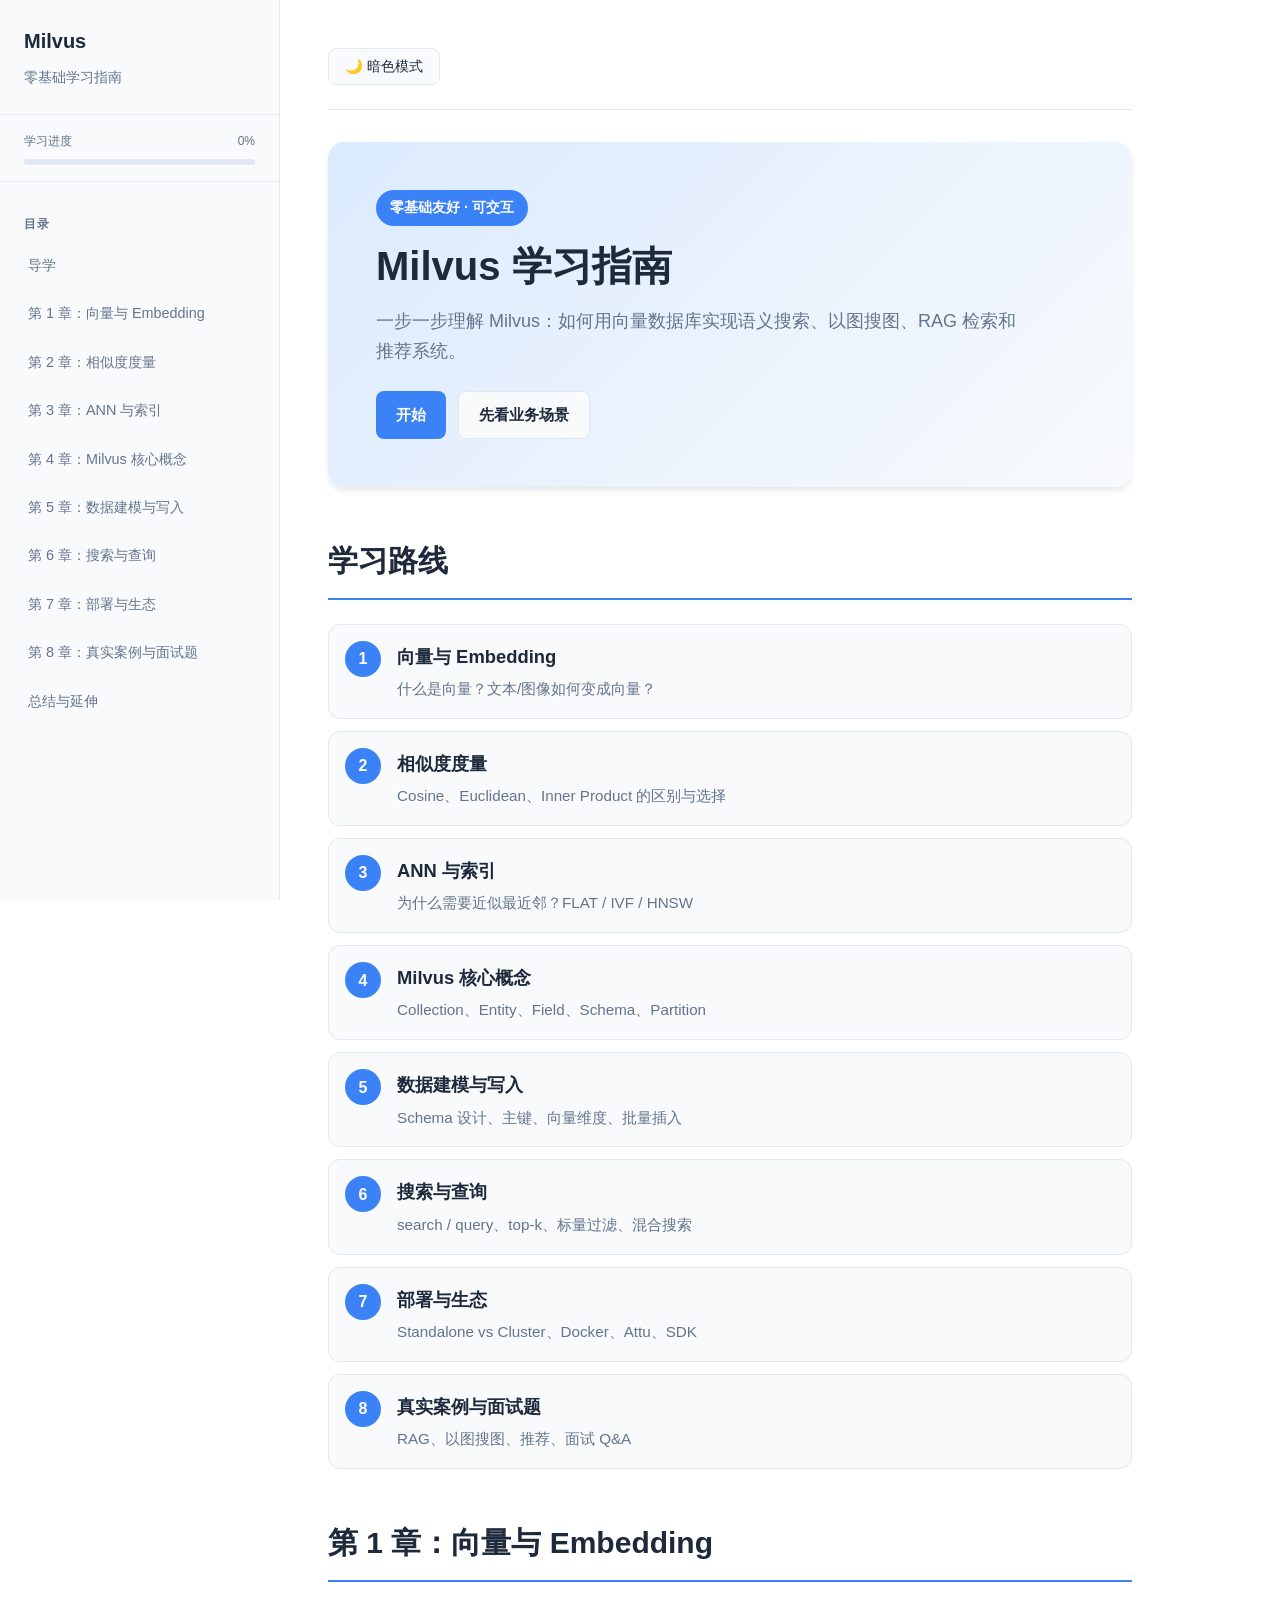
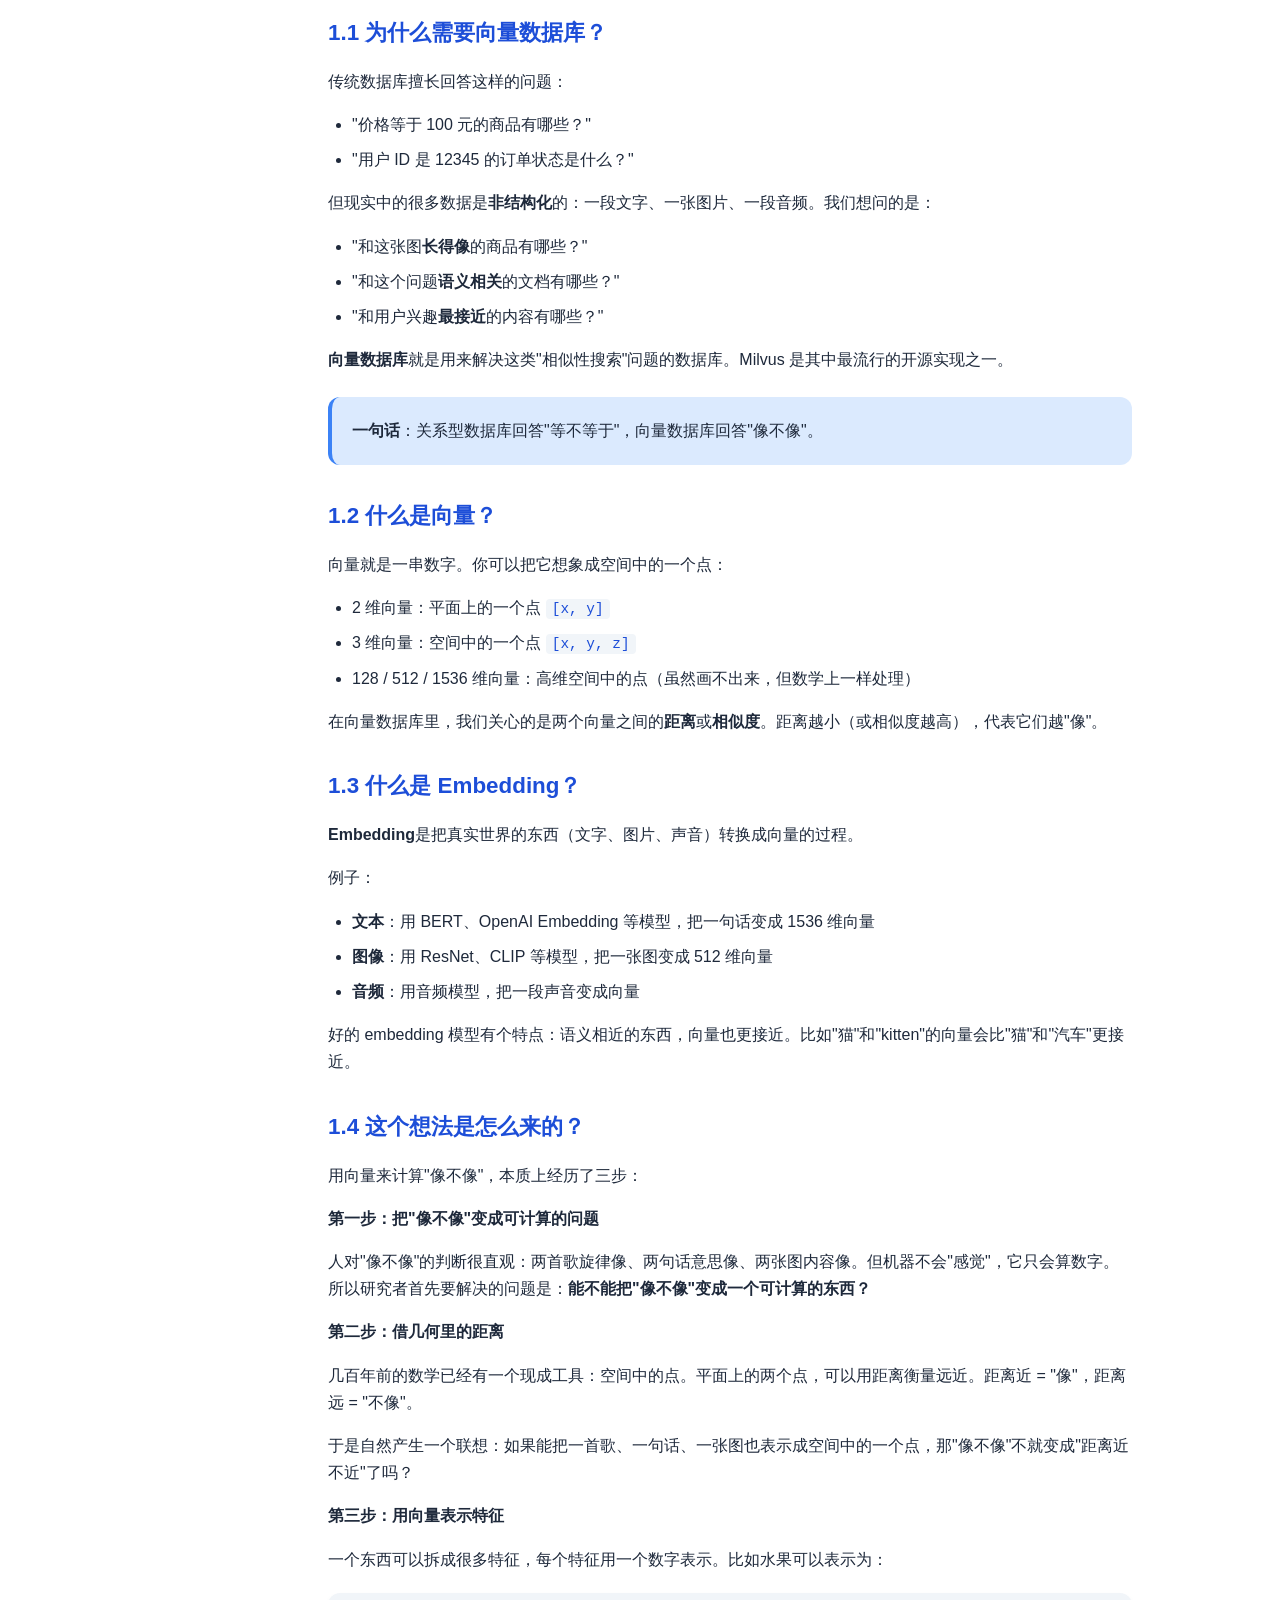
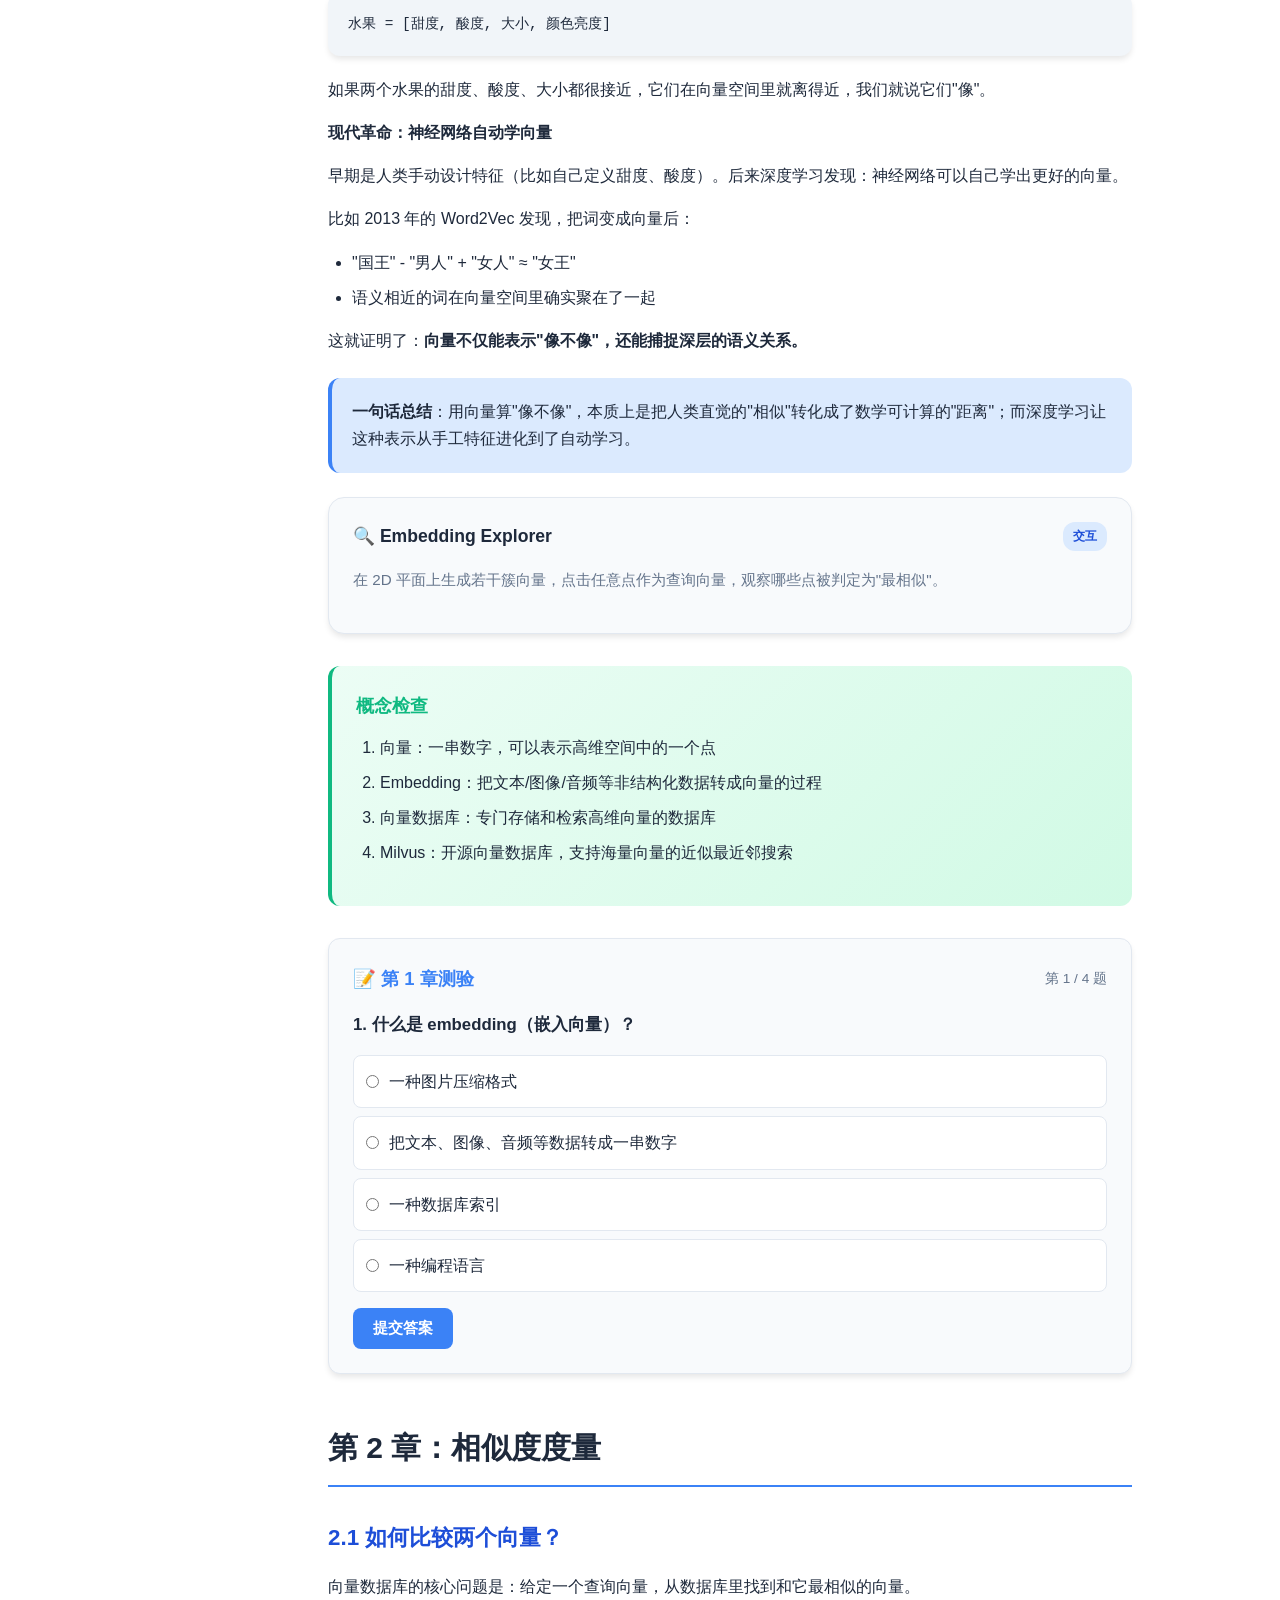
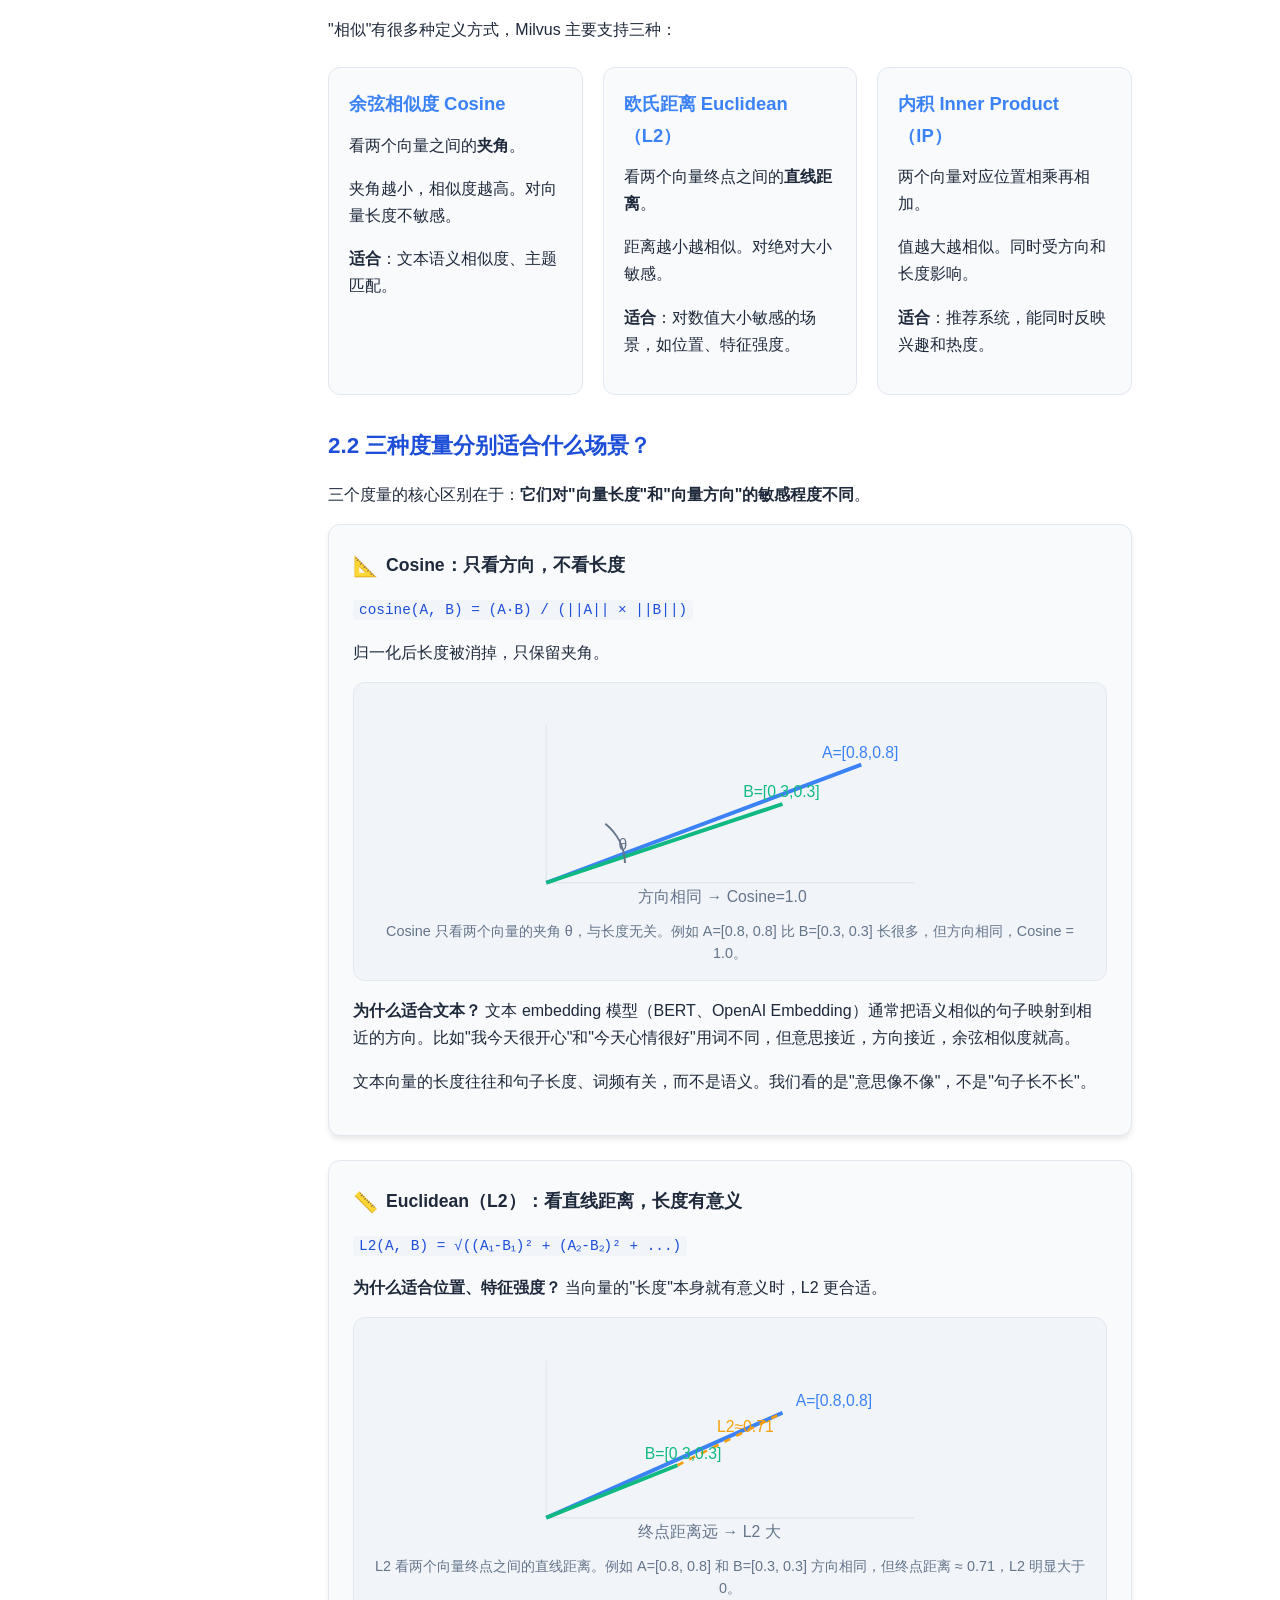
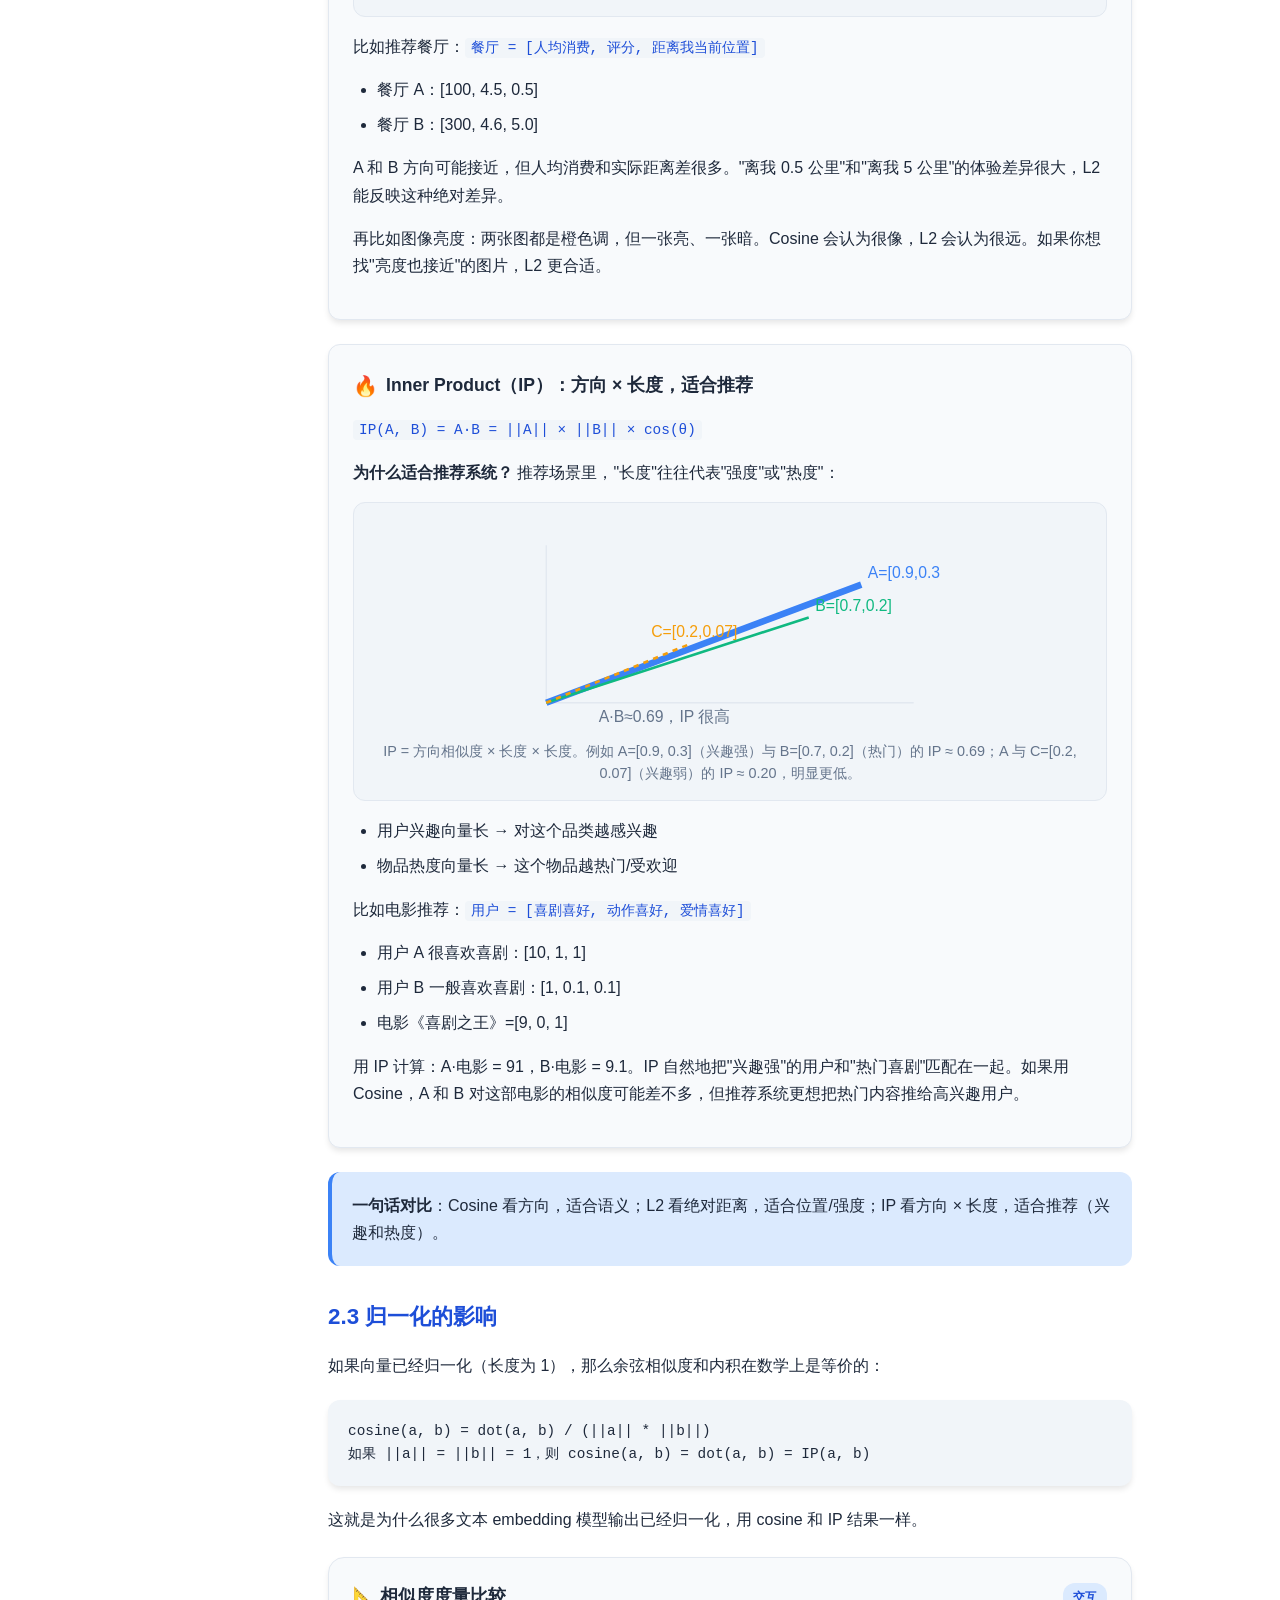
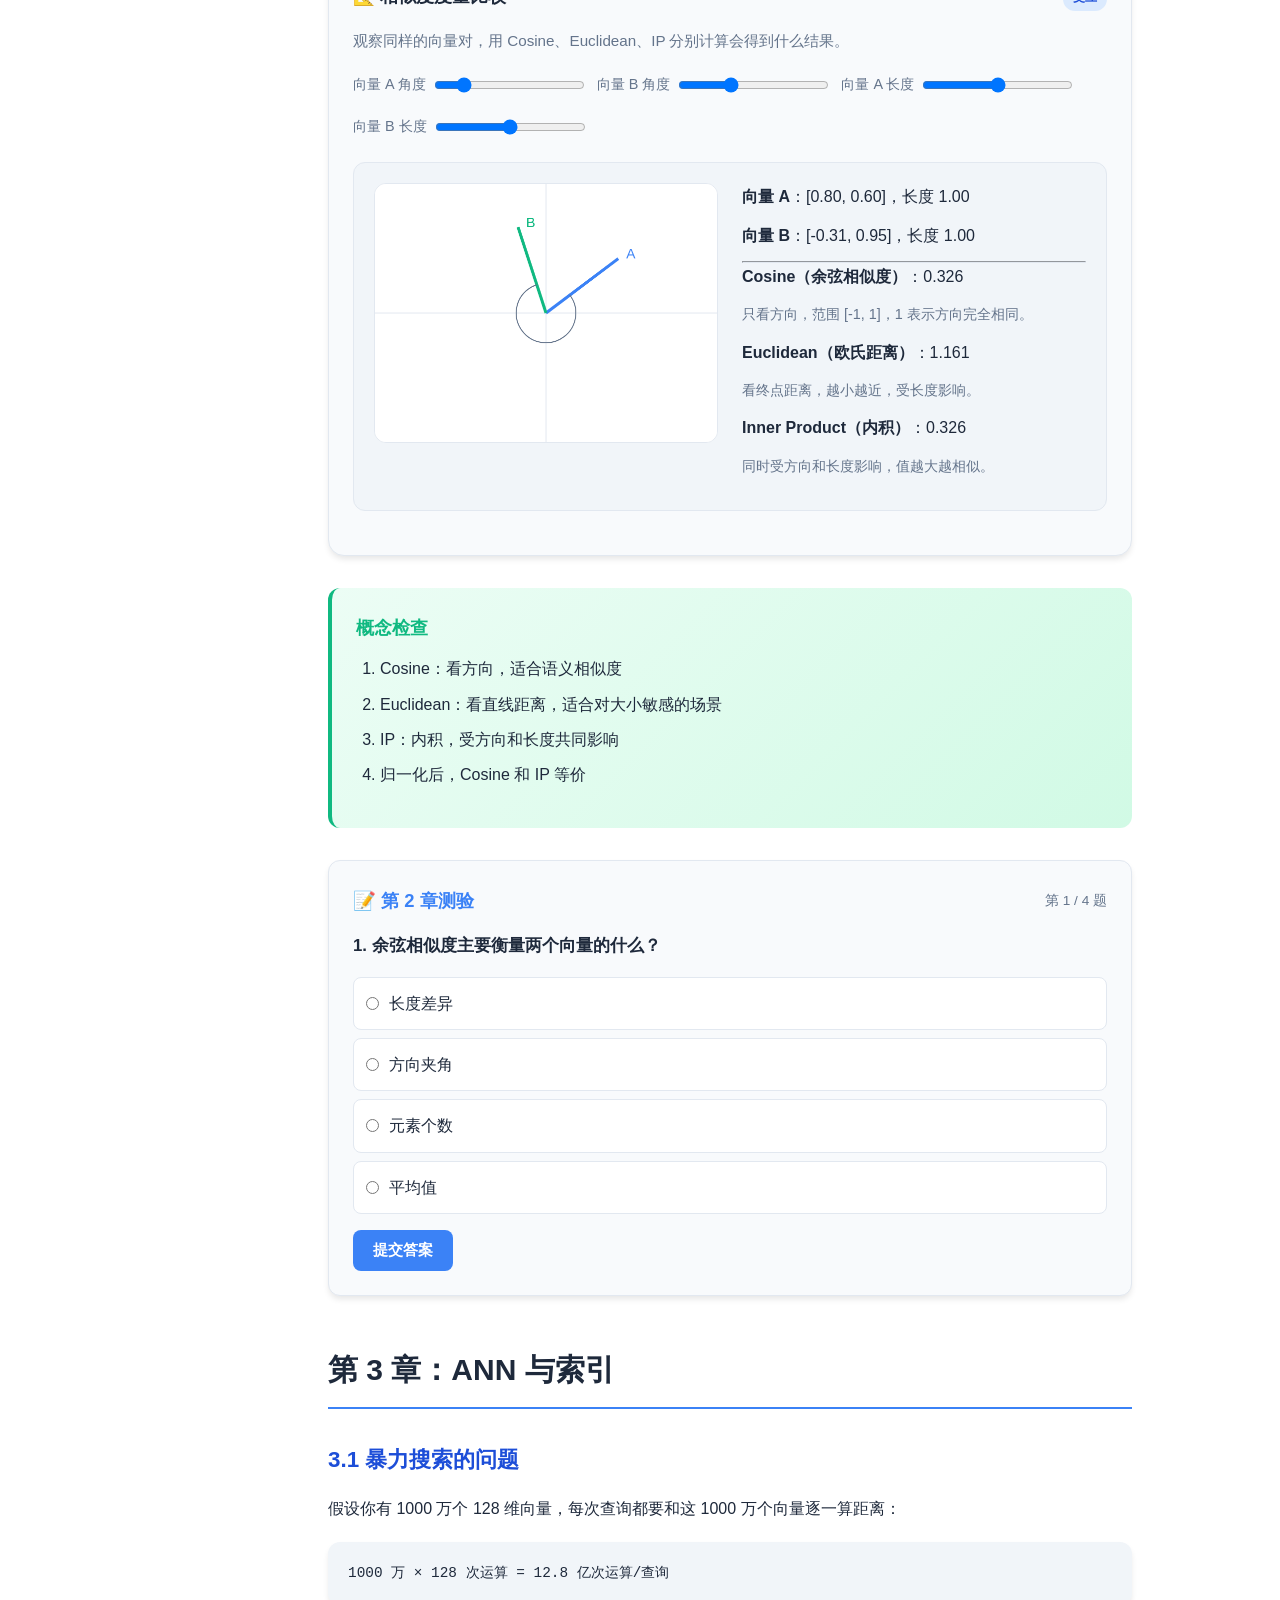
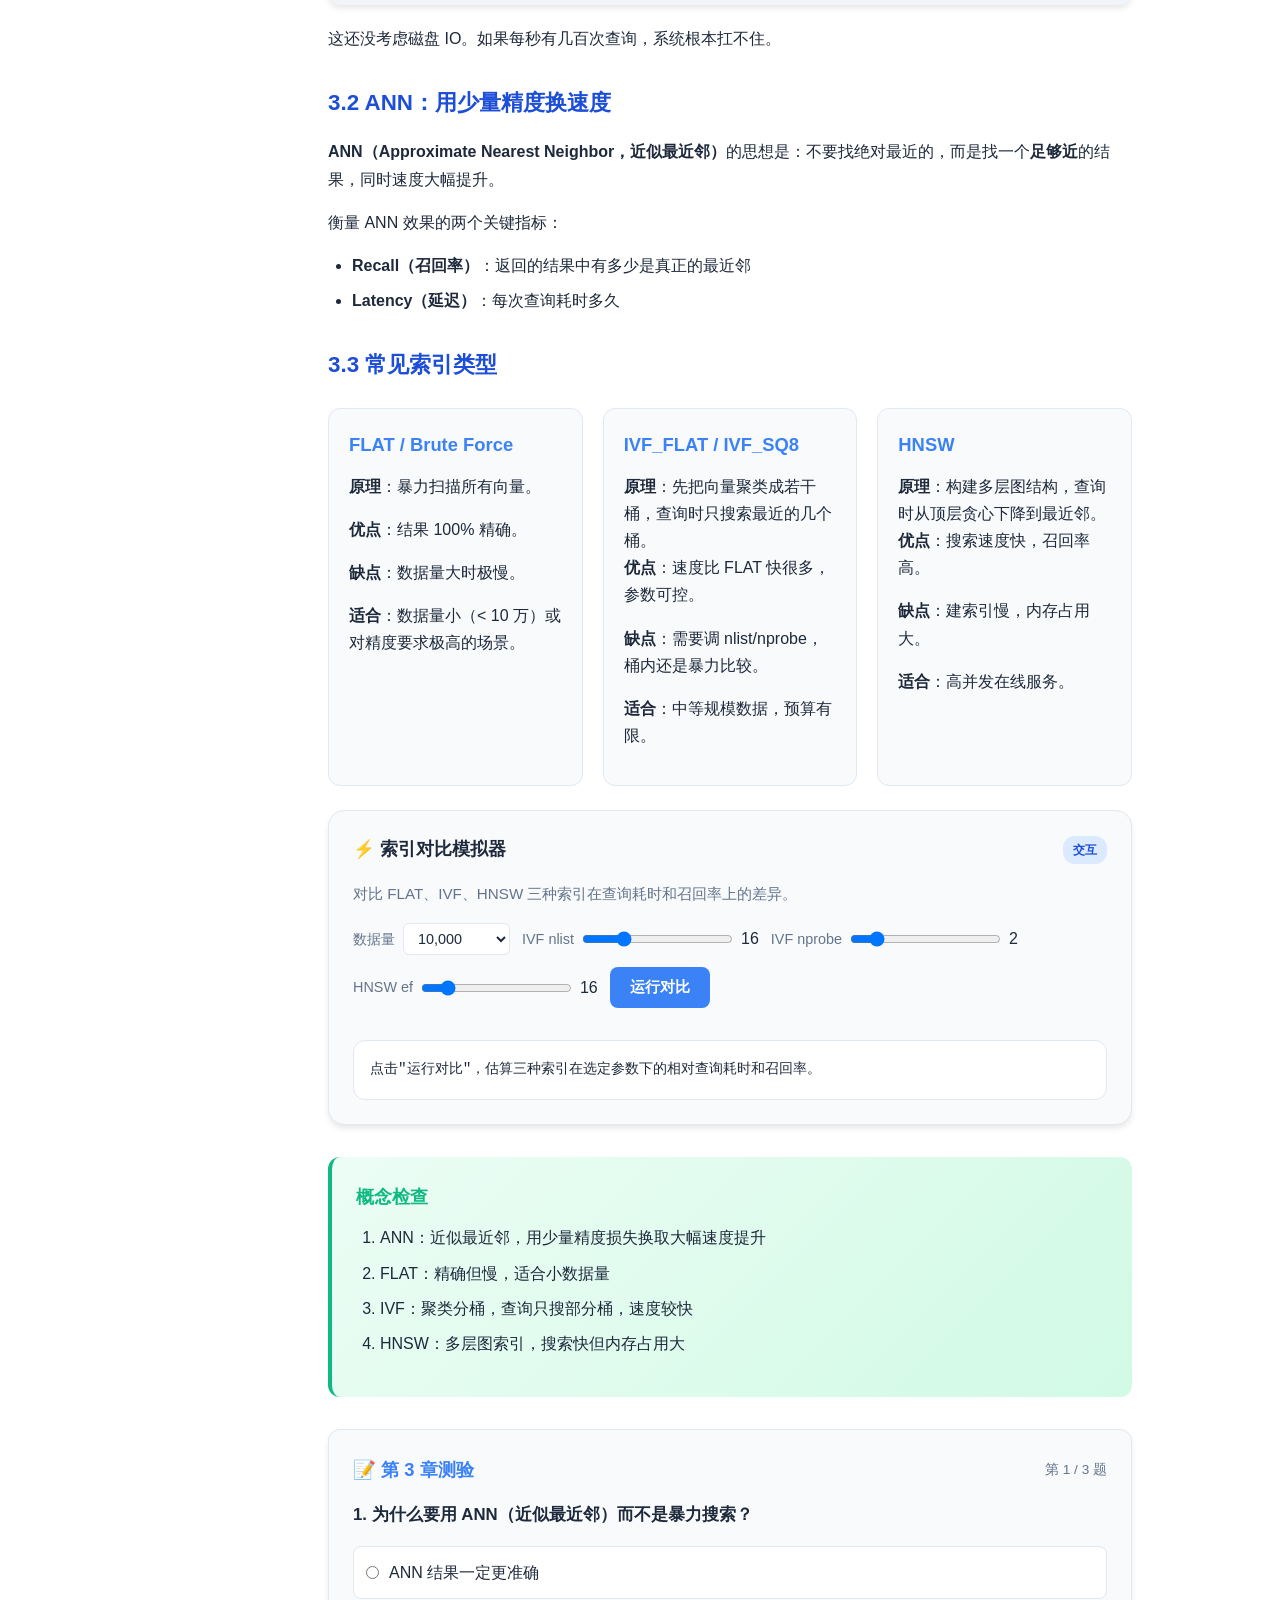
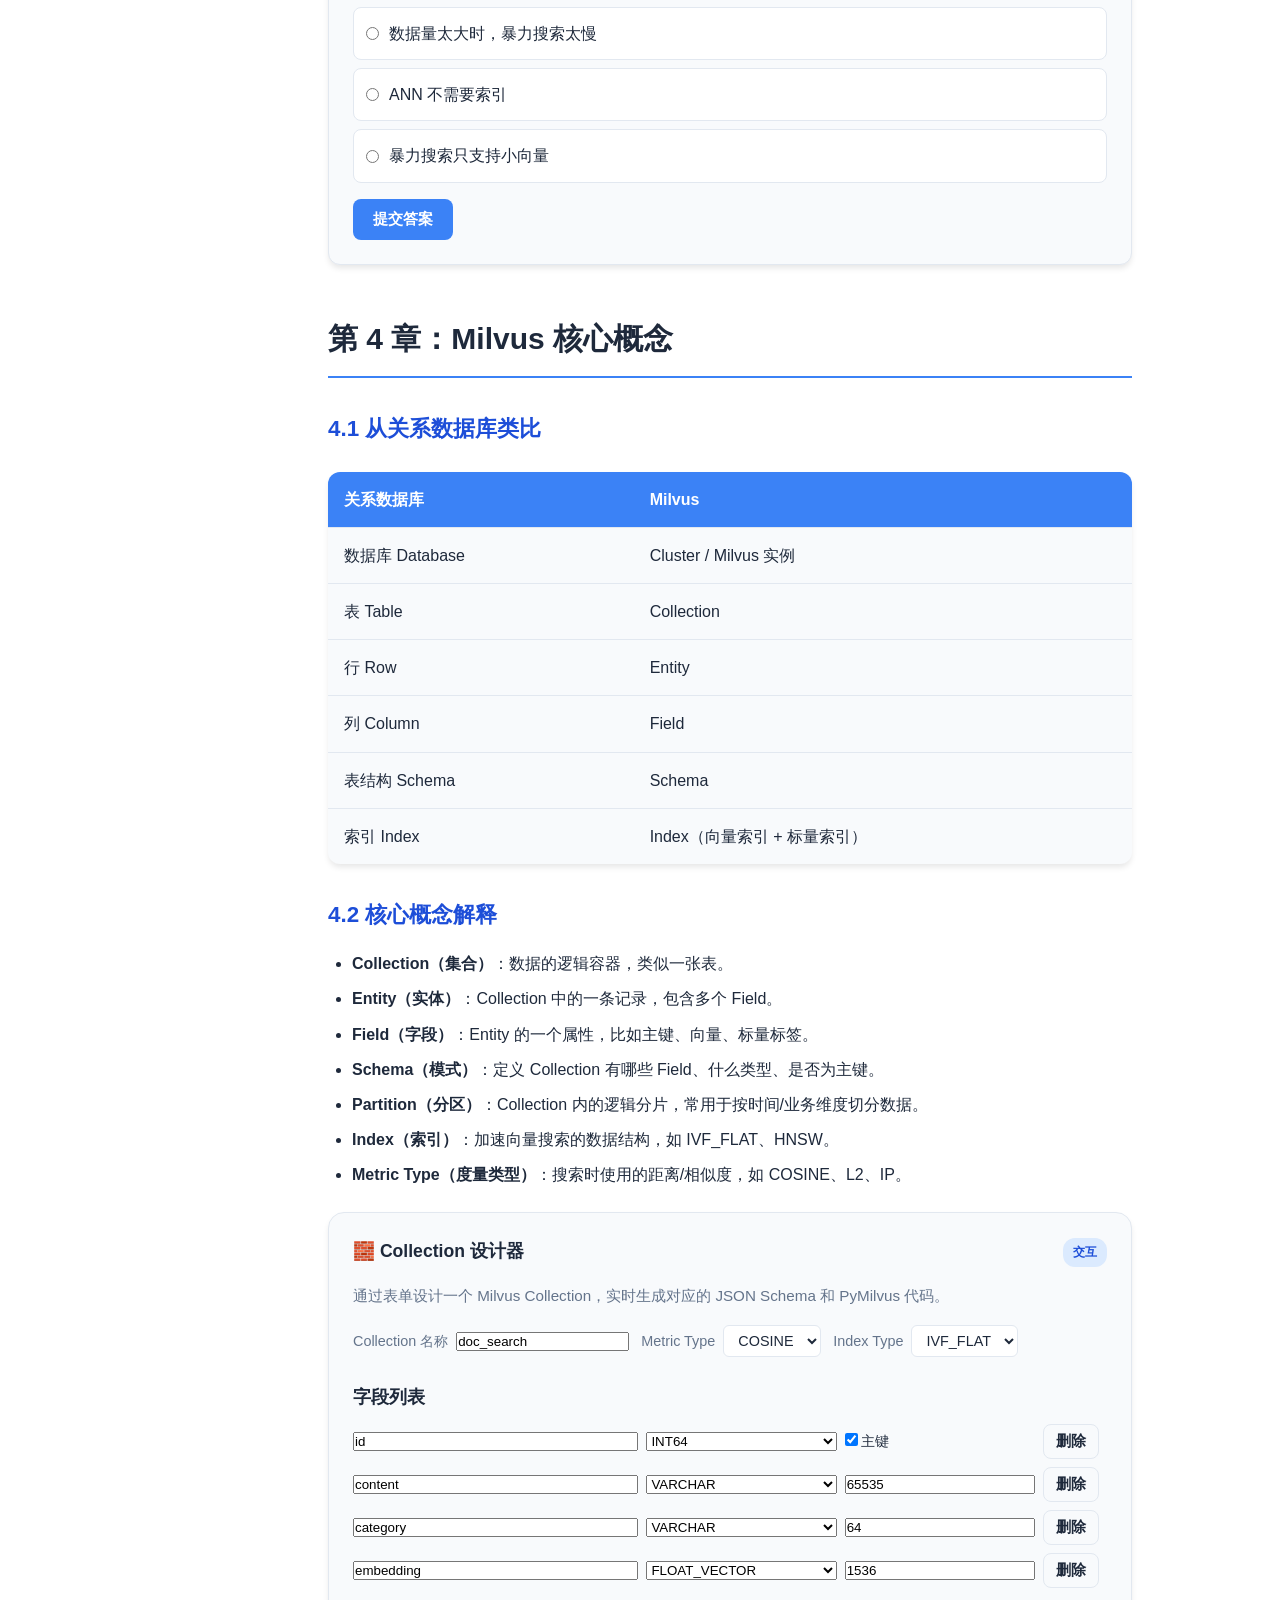
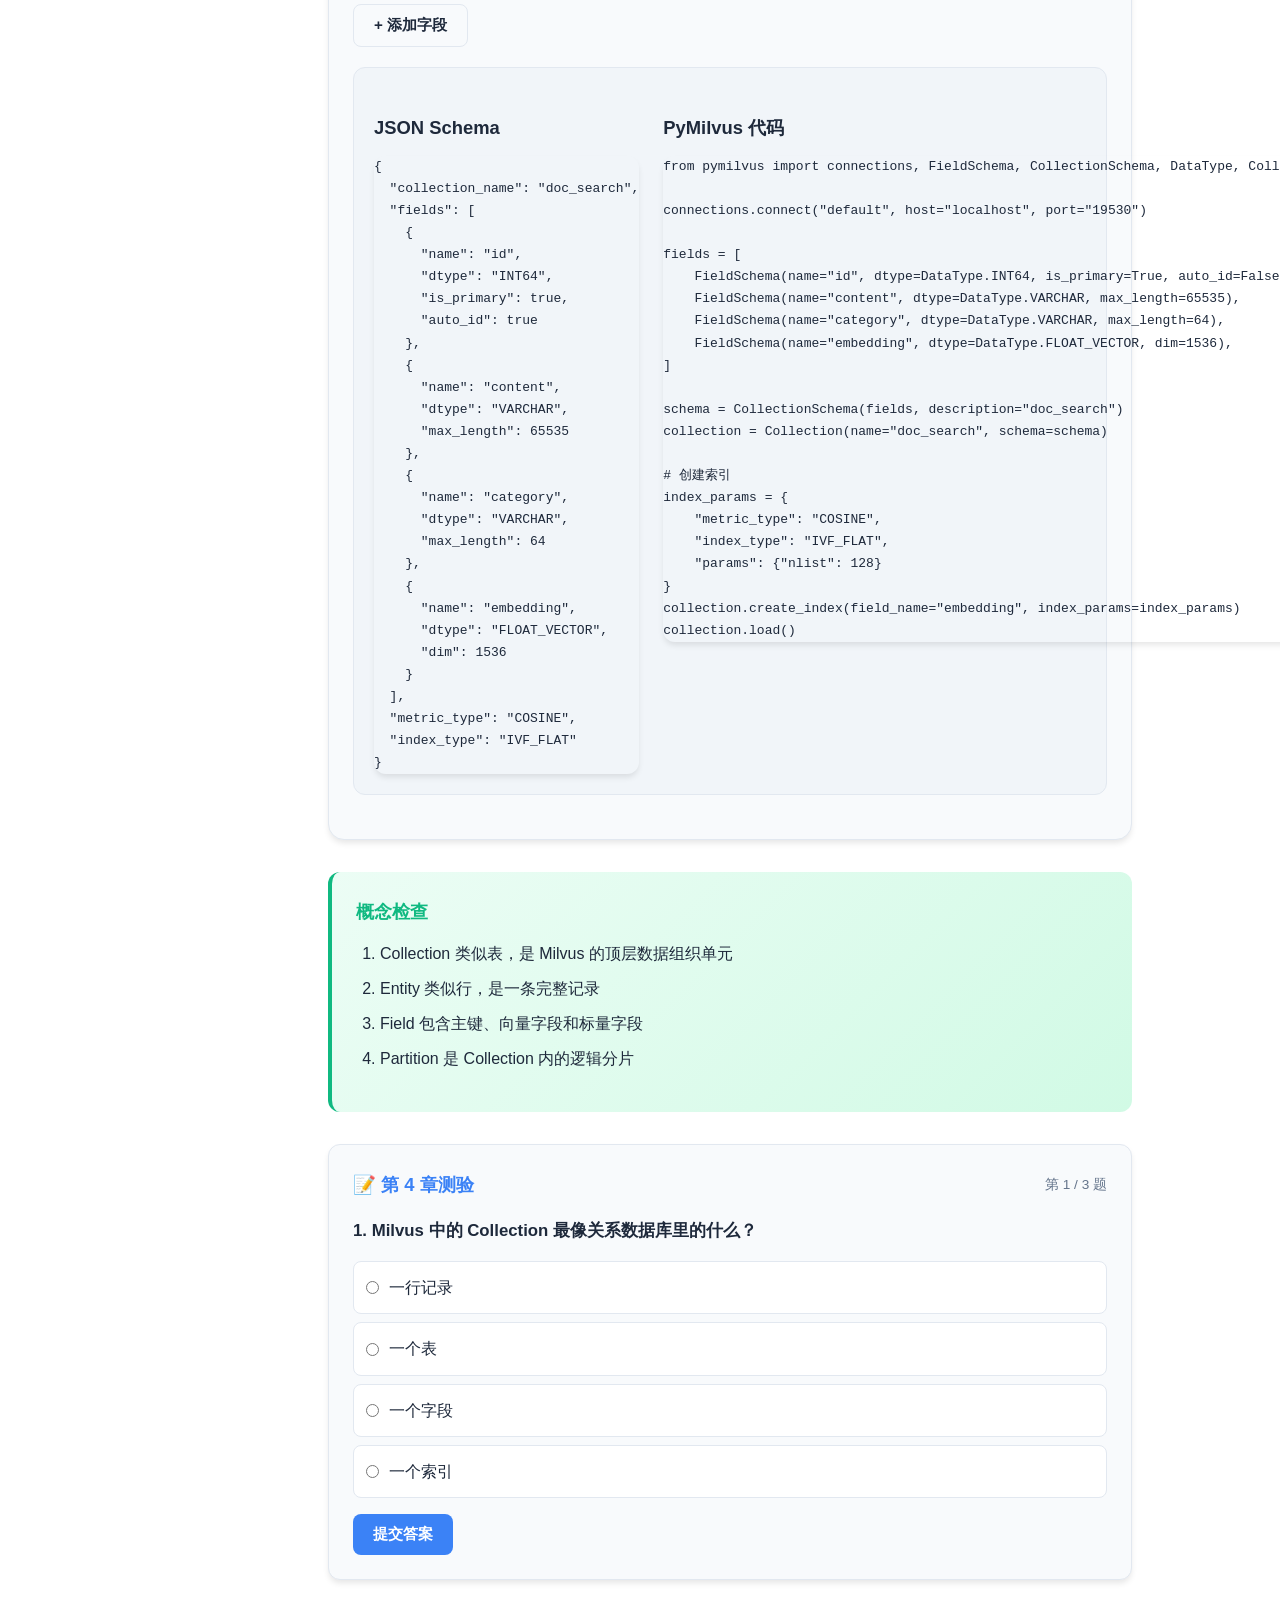
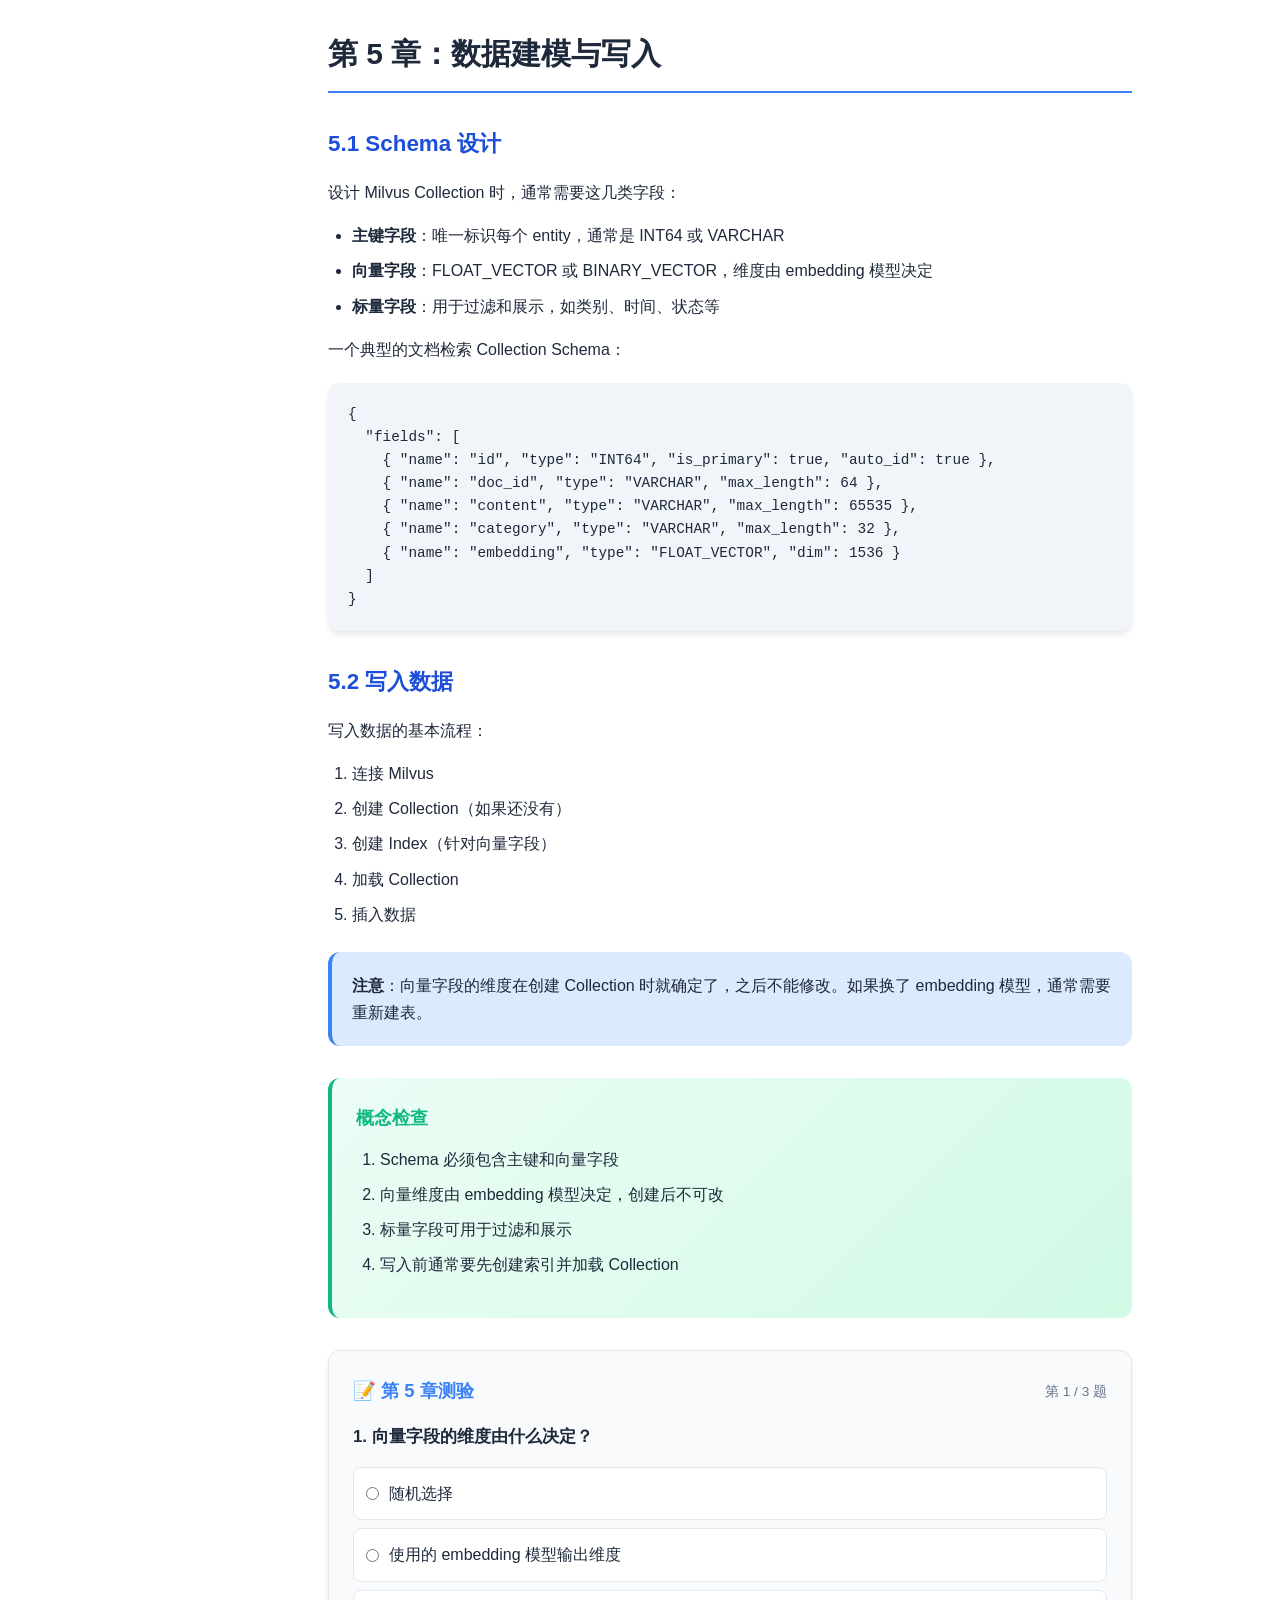
==== commit 481e593b: "Add concrete numeric examples to metric diagrams Update Cosine, Euclidean, and IP diagrams with spec" ====
--- a/milvus_learning_site/index.html
+++ b/milvus_learning_site/index.html
@@ -260,11 +260,11 @@
                             <line x1="20" y1="140" x2="200" y2="80" stroke="#10b981" stroke-width="3"/>
                             <path d="M 80 125 A 40 40 0 0 0 65 95" fill="none" stroke="var(--text-secondary)" stroke-width="1.5"/>
                             <text x="75" y="115" font-size="12" fill="var(--text-secondary)">θ</text>
-                            <text x="230" y="45" font-size="12" fill="#3b82f6">A（长）</text>
-                            <text x="170" y="75" font-size="12" fill="#10b981">B（短）</text>
-                            <text x="90" y="155" font-size="12" fill="var(--text-secondary)">方向接近 → Cosine 高</text>
+                            <text x="230" y="45" font-size="12" fill="#3b82f6">A=[0.8,0.8]</text>
+                            <text x="170" y="75" font-size="12" fill="#10b981">B=[0.3,0.3]</text>
+                            <text x="90" y="155" font-size="12" fill="var(--text-secondary)">方向相同 → Cosine=1.0</text>
                         </svg>
-                        <figcaption>Cosine 只看两个向量的夹角 θ，与长度无关。A 和 B 一长一短，但方向接近，Cosine 就高。</figcaption>
+                        <figcaption>Cosine 只看两个向量的夹角 θ，与长度无关。例如 A=[0.8, 0.8] 比 B=[0.3, 0.3] 长很多，但方向相同，Cosine = 1.0。</figcaption>
                     </figure>
 
                     <p><strong>为什么适合文本？</strong> 文本 embedding 模型（BERT、OpenAI Embedding）通常把语义相似的句子映射到相近的方向。比如"我今天很开心"和"今天心情很好"用词不同，但意思接近，方向接近，余弦相似度就高。</p>
@@ -283,12 +283,12 @@
                             <line x1="20" y1="140" x2="200" y2="60" stroke="#3b82f6" stroke-width="3"/>
                             <line x1="20" y1="140" x2="120" y2="100" stroke="#10b981" stroke-width="3"/>
                             <line x1="120" y1="100" x2="200" y2="60" stroke="#f59e0b" stroke-width="2" stroke-dasharray="5 5"/>
-                            <text x="210" y="55" font-size="12" fill="#3b82f6">A</text>
-                            <text x="95" y="95" font-size="12" fill="#10b981">B</text>
-                            <text x="150" y="75" font-size="12" fill="#f59e0b">L2 距离</text>
-                            <text x="90" y="155" font-size="12" fill="var(--text-secondary)">终点距离近 → L2 小</text>
+                            <text x="210" y="55" font-size="12" fill="#3b82f6">A=[0.8,0.8]</text>
+                            <text x="95" y="95" font-size="12" fill="#10b981">B=[0.3,0.3]</text>
+                            <text x="150" y="75" font-size="12" fill="#f59e0b">L2≈0.71</text>
+                            <text x="90" y="155" font-size="12" fill="var(--text-secondary)">终点距离远 → L2 大</text>
                         </svg>
-                        <figcaption>L2 看两个向量终点之间的直线距离。即使方向接近，如果终点离得远，L2 也会很大。</figcaption>
+                        <figcaption>L2 看两个向量终点之间的直线距离。例如 A=[0.8, 0.8] 和 B=[0.3, 0.3] 方向相同，但终点距离 ≈ 0.71，L2 明显大于 0。</figcaption>
                     </figure>
 
                     <p>比如推荐餐厅：<code>餐厅 = [人均消费, 评分, 距离我当前位置]</code></p>
@@ -312,13 +312,13 @@
                             <line x1="20" y1="140" x2="260" y2="50" stroke="#3b82f6" stroke-width="5"/>
                             <line x1="20" y1="140" x2="220" y2="75" stroke="#10b981" stroke-width="2"/>
                             <line x1="20" y1="140" x2="130" y2="95" stroke="#f59e0b" stroke-width="2" stroke-dasharray="4 4"/>
-                            <text x="265" y="45" font-size="12" fill="#3b82f6">A（兴趣强）</text>
-                            <text x="225" y="70" font-size="12" fill="#10b981">B（热门）</text>
-                            <text x="100" y="90" font-size="12" fill="#f59e0b">C（一般）</text>
-                            <text x="60" y="155" font-size="12" fill="var(--text-secondary)">A×B：方向近且长度都大 → IP 很高</text>
-                            <text x="60" y="170" font-size="12" fill="var(--text-secondary)">A×C：方向近但长度小 → IP 较低</text>
+                            <text x="265" y="45" font-size="12" fill="#3b82f6">A=[0.9,0.3]</text>
+                            <text x="225" y="70" font-size="12" fill="#10b981">B=[0.7,0.2]</text>
+                            <text x="100" y="90" font-size="12" fill="#f59e0b">C=[0.2,0.07]</text>
+                            <text x="60" y="155" font-size="12" fill="var(--text-secondary)">A·B≈0.69，IP 很高</text>
+                            <text x="60" y="170" font-size="12" fill="var(--text-secondary)">A·C≈0.20，IP 较低</text>
                         </svg>
-                        <figcaption>IP = 方向相似度 × 长度 × 长度。A 和 B 方向接近且长度都大，IP 很高；A 和 C 方向也接近但 C 很短，IP 明显更低。</figcaption>
+                        <figcaption>IP = 方向相似度 × 长度 × 长度。例如 A=[0.9, 0.3]（兴趣强）与 B=[0.7, 0.2]（热门）的 IP ≈ 0.69；A 与 C=[0.2, 0.07]（兴趣弱）的 IP ≈ 0.20，明显更低。</figcaption>
                     </figure>
 
                     <ul>
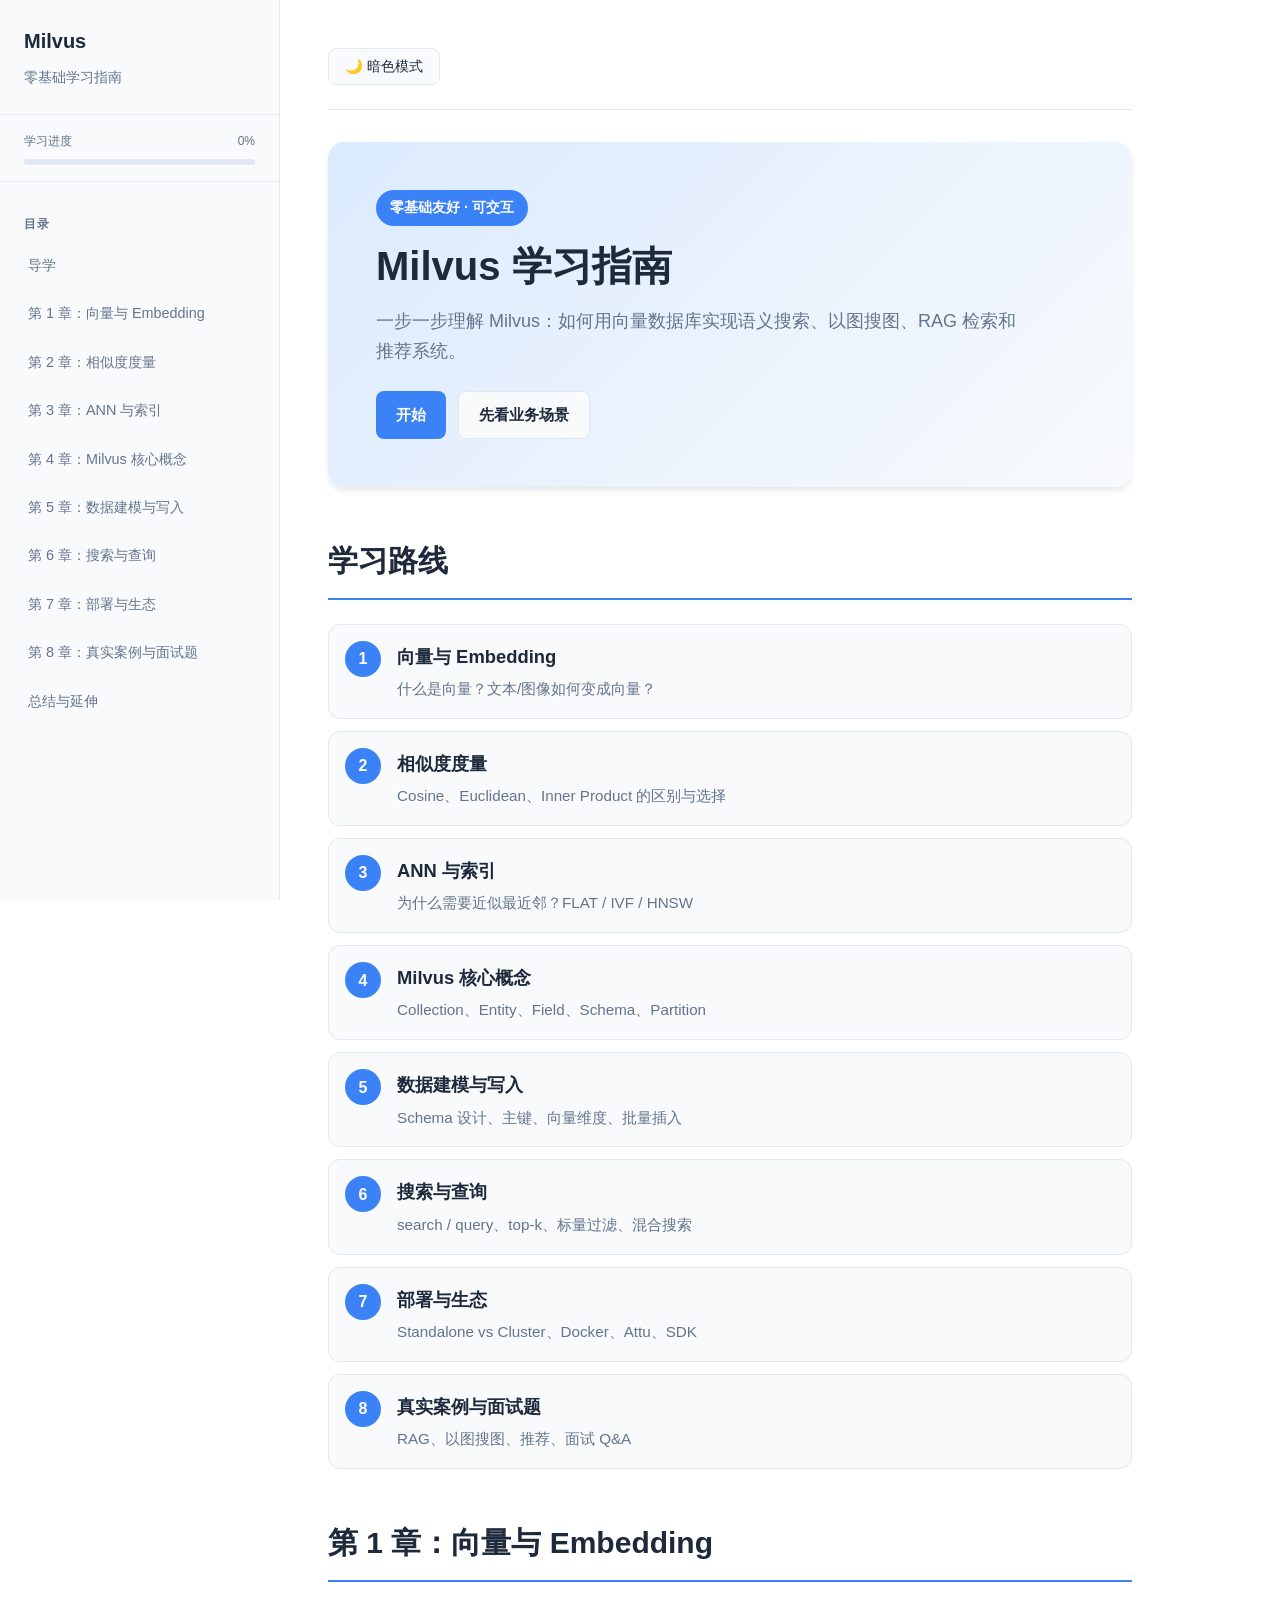
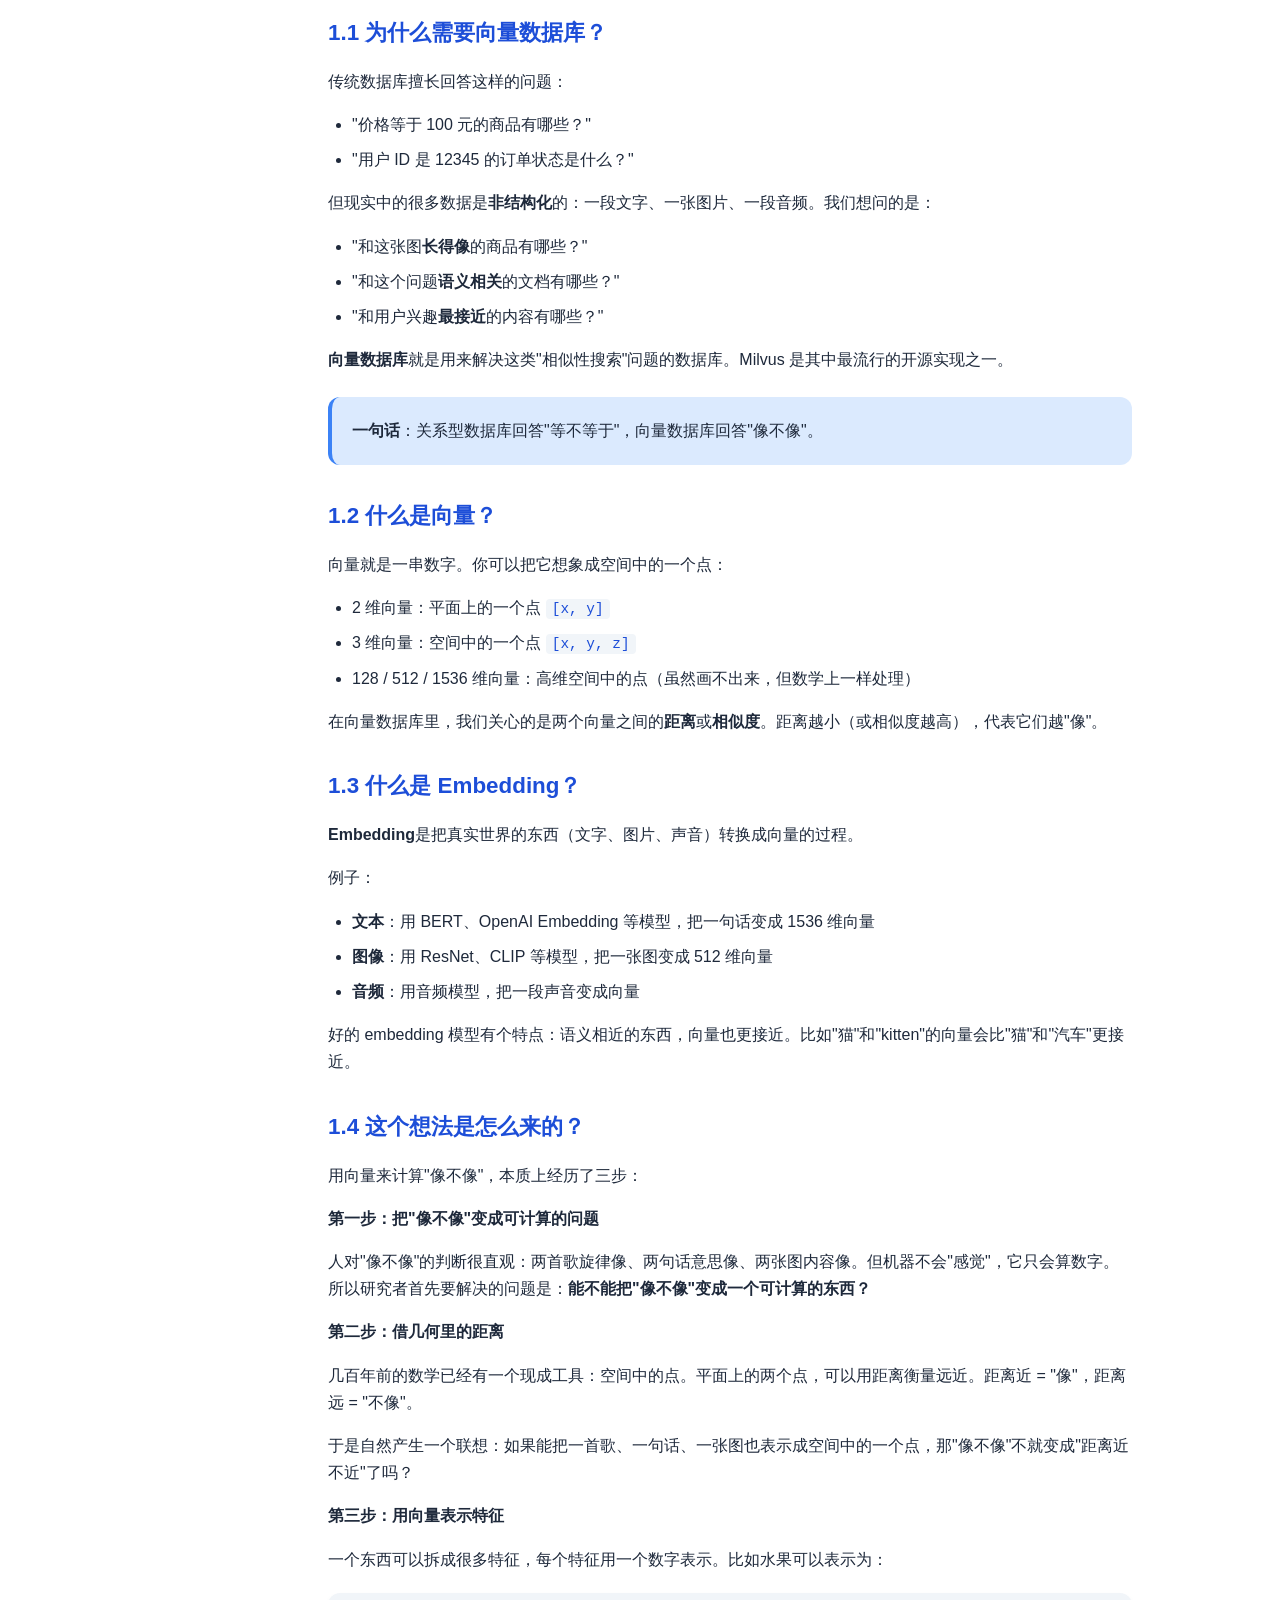
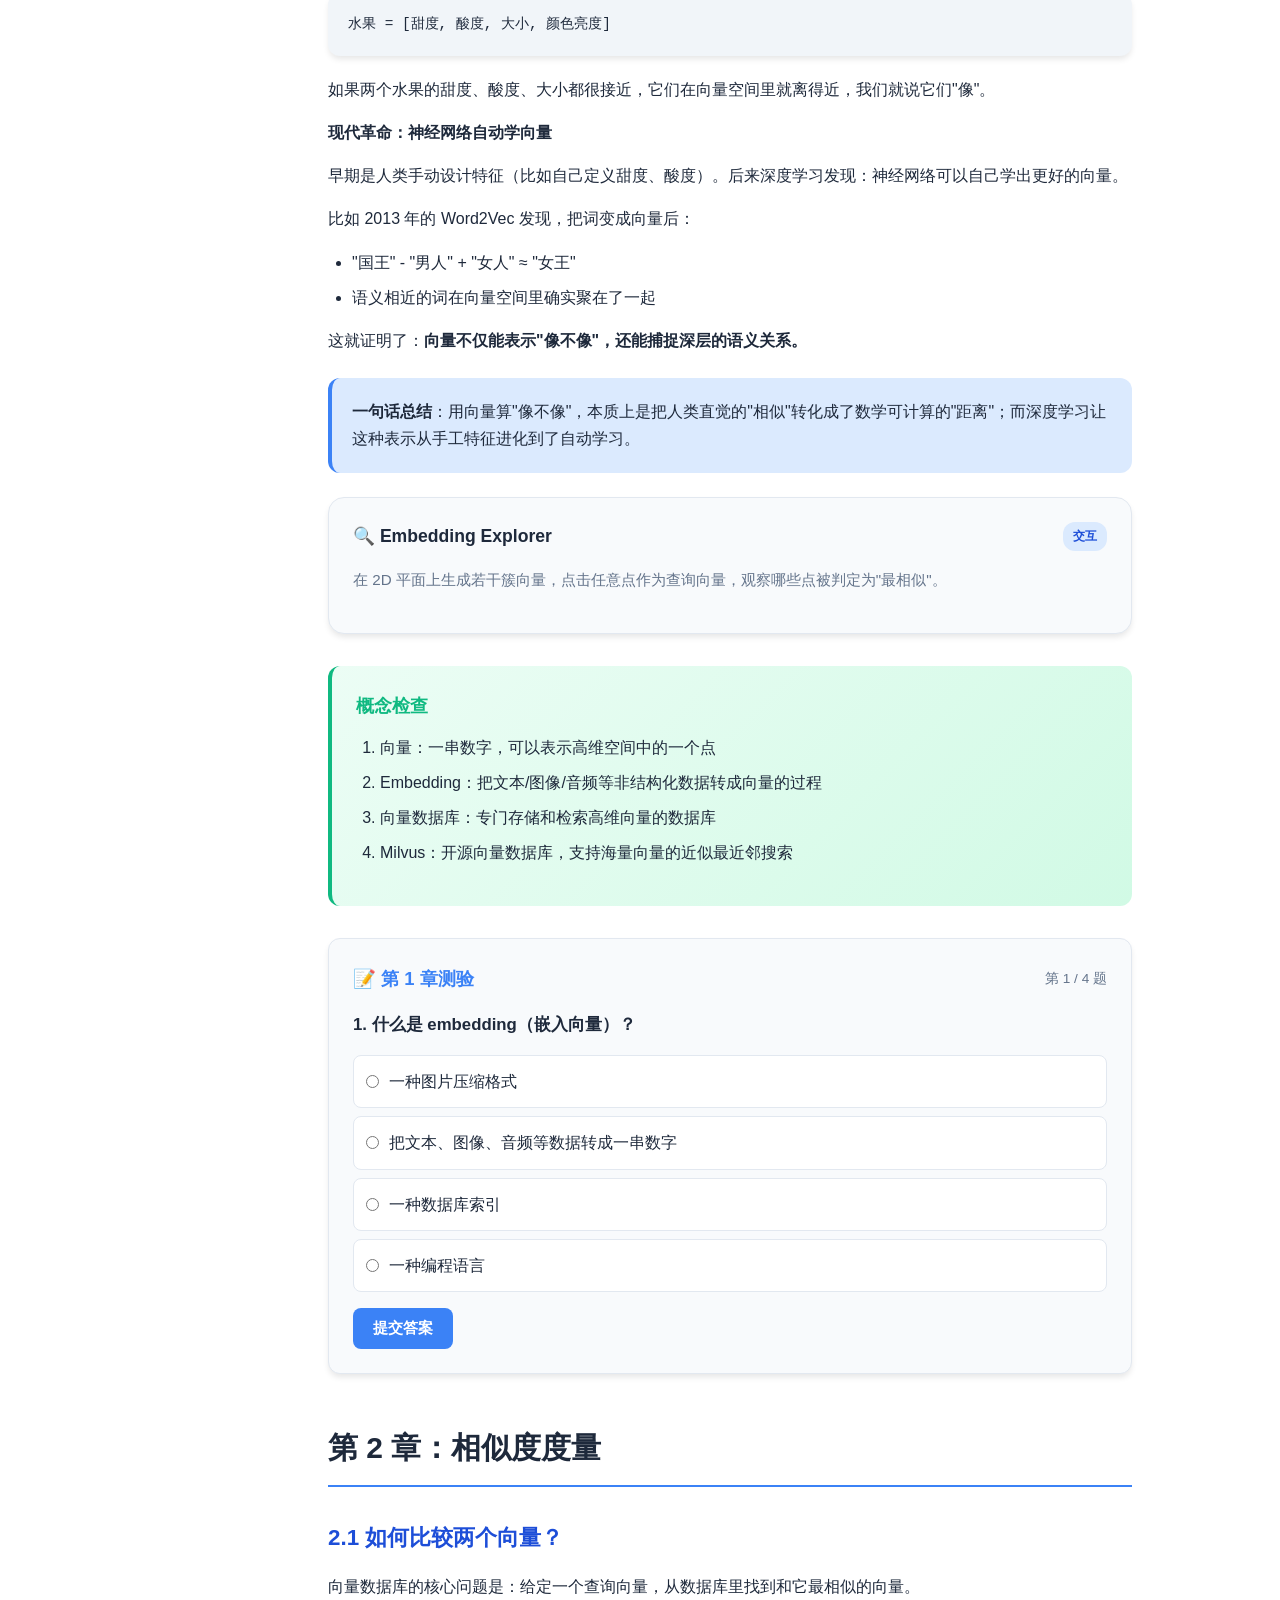
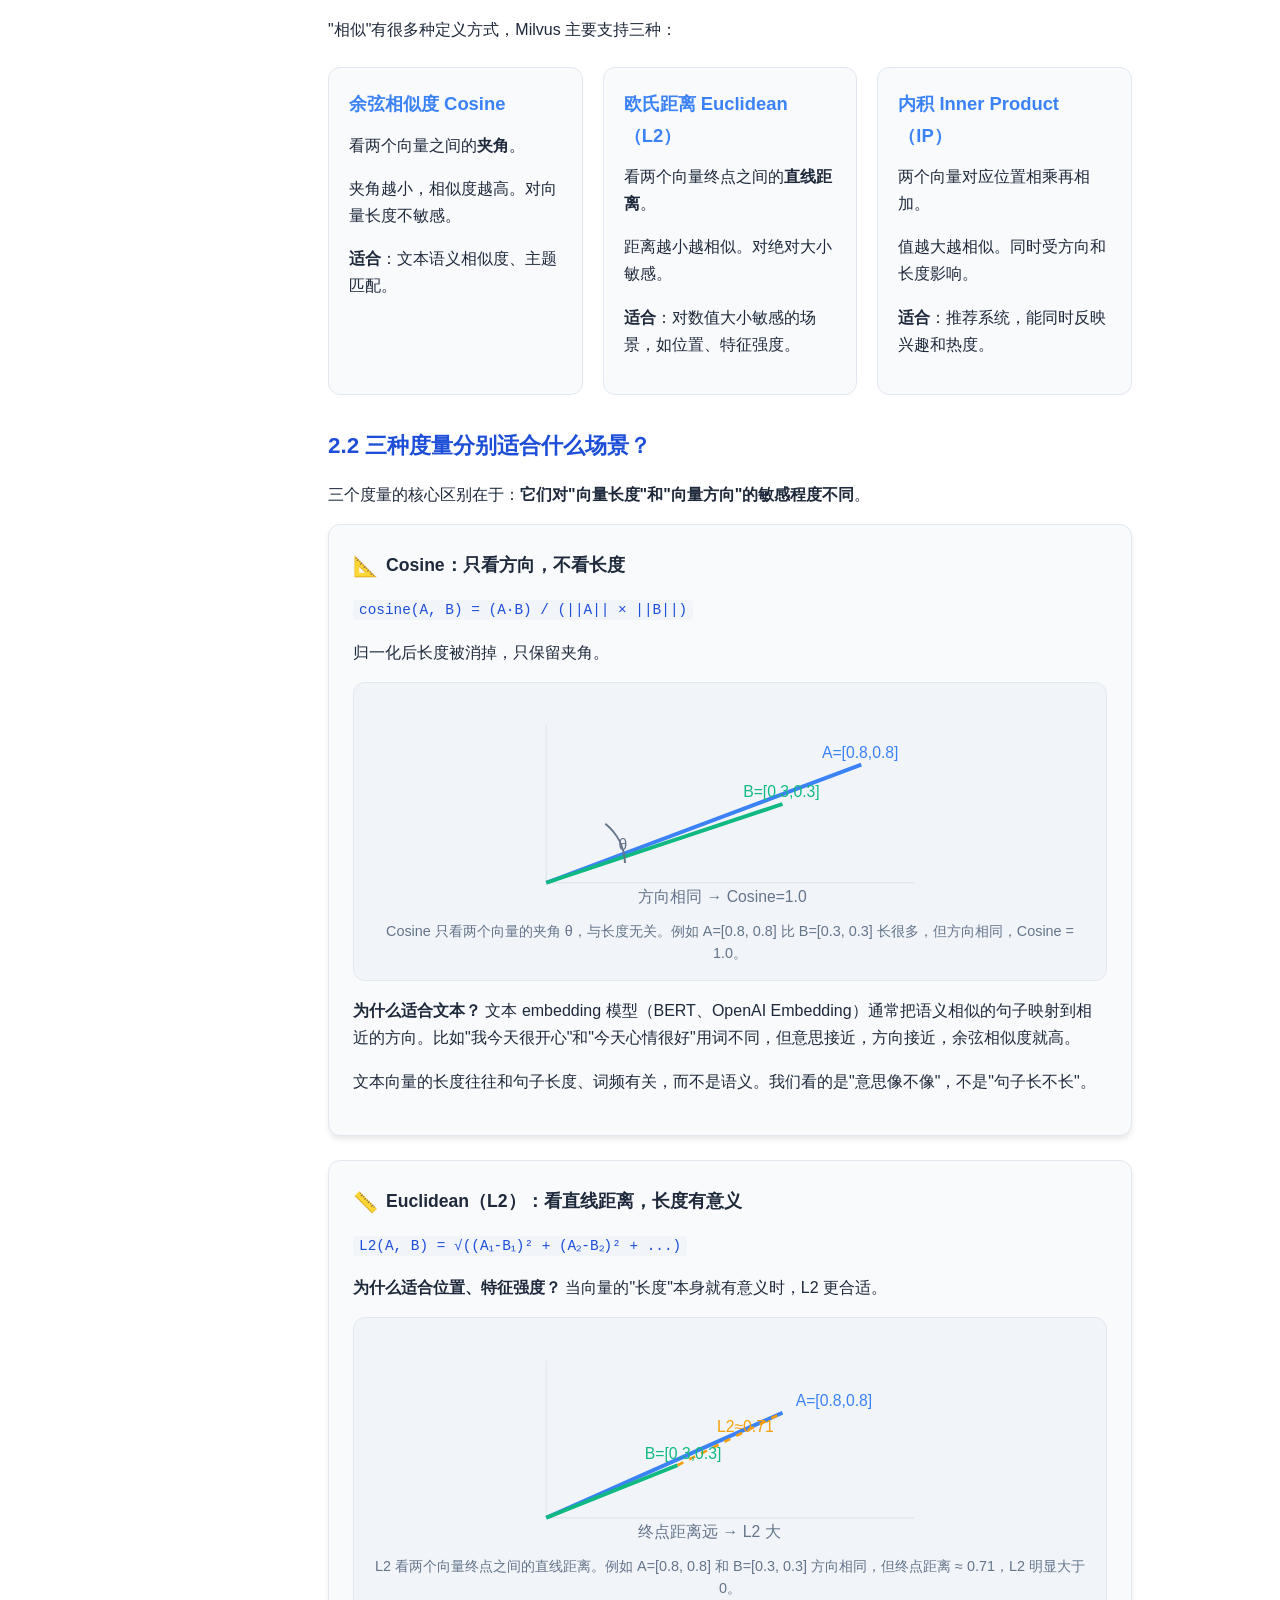
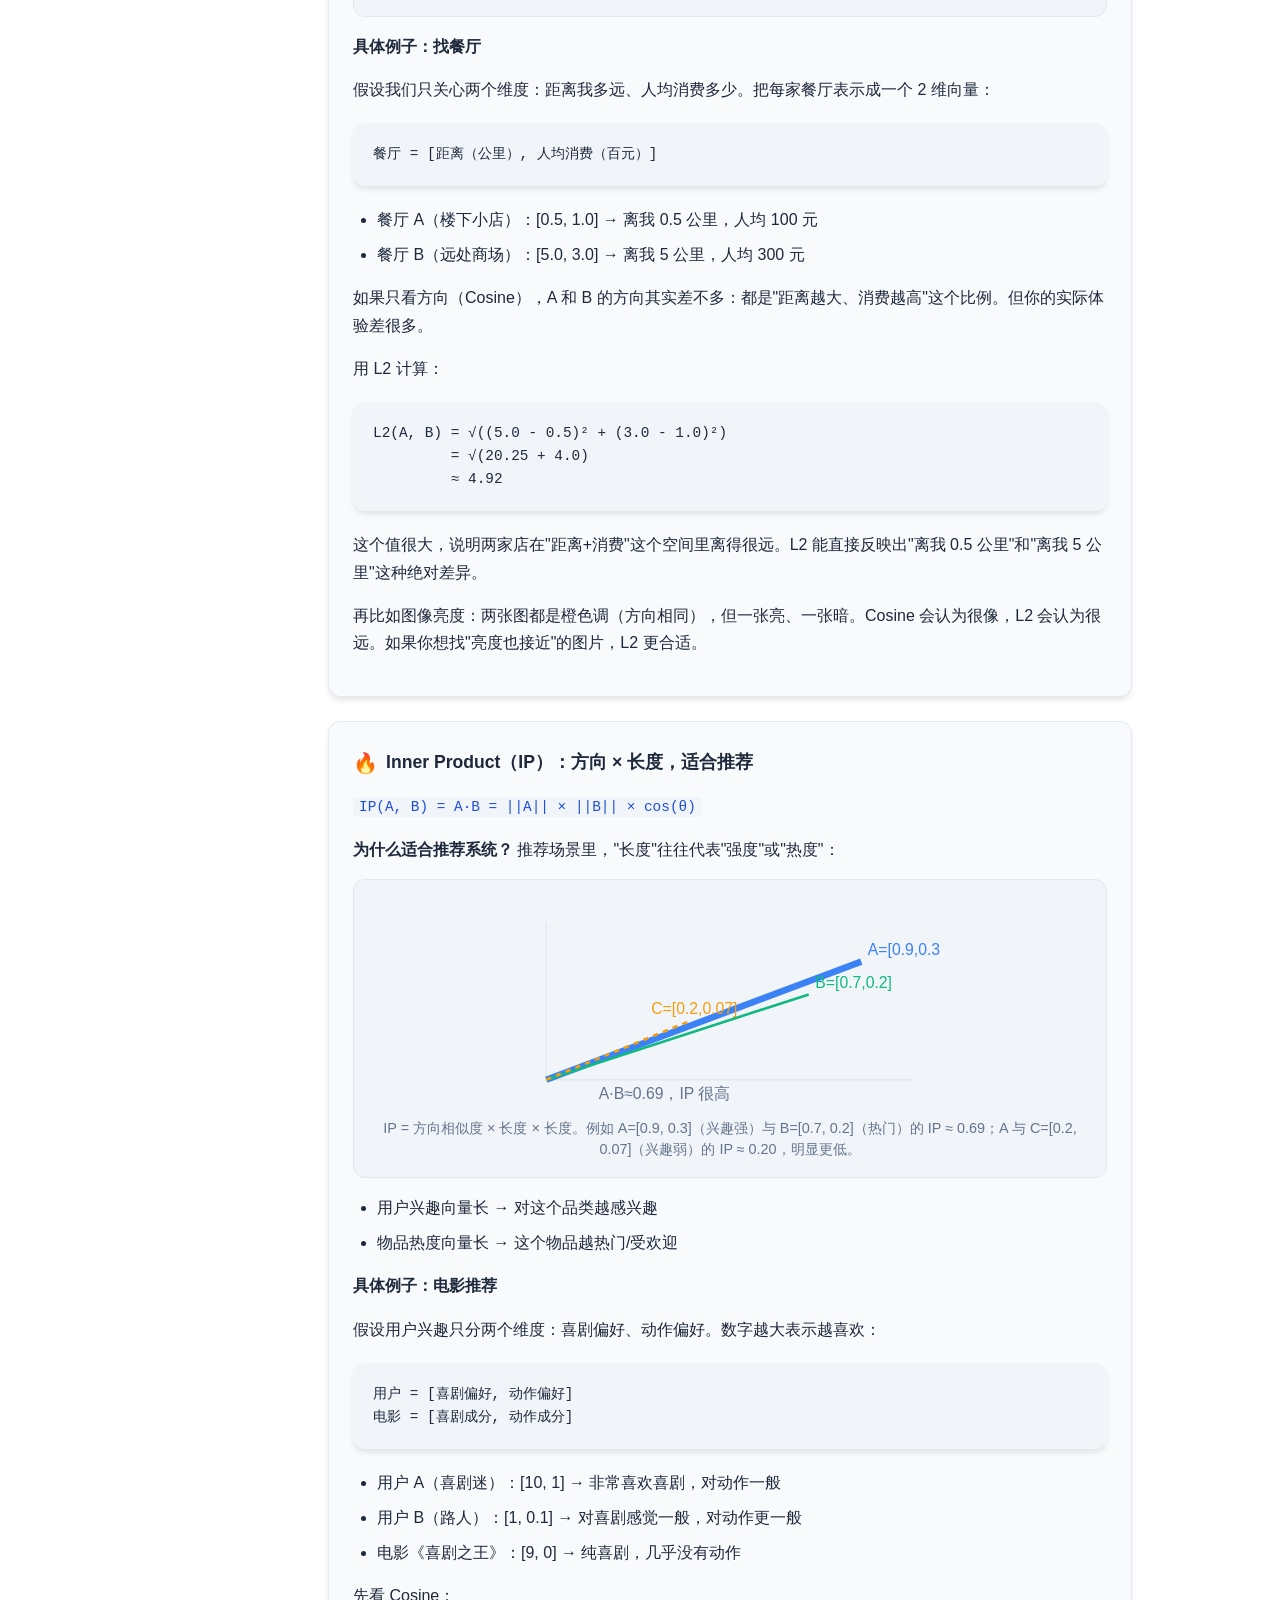
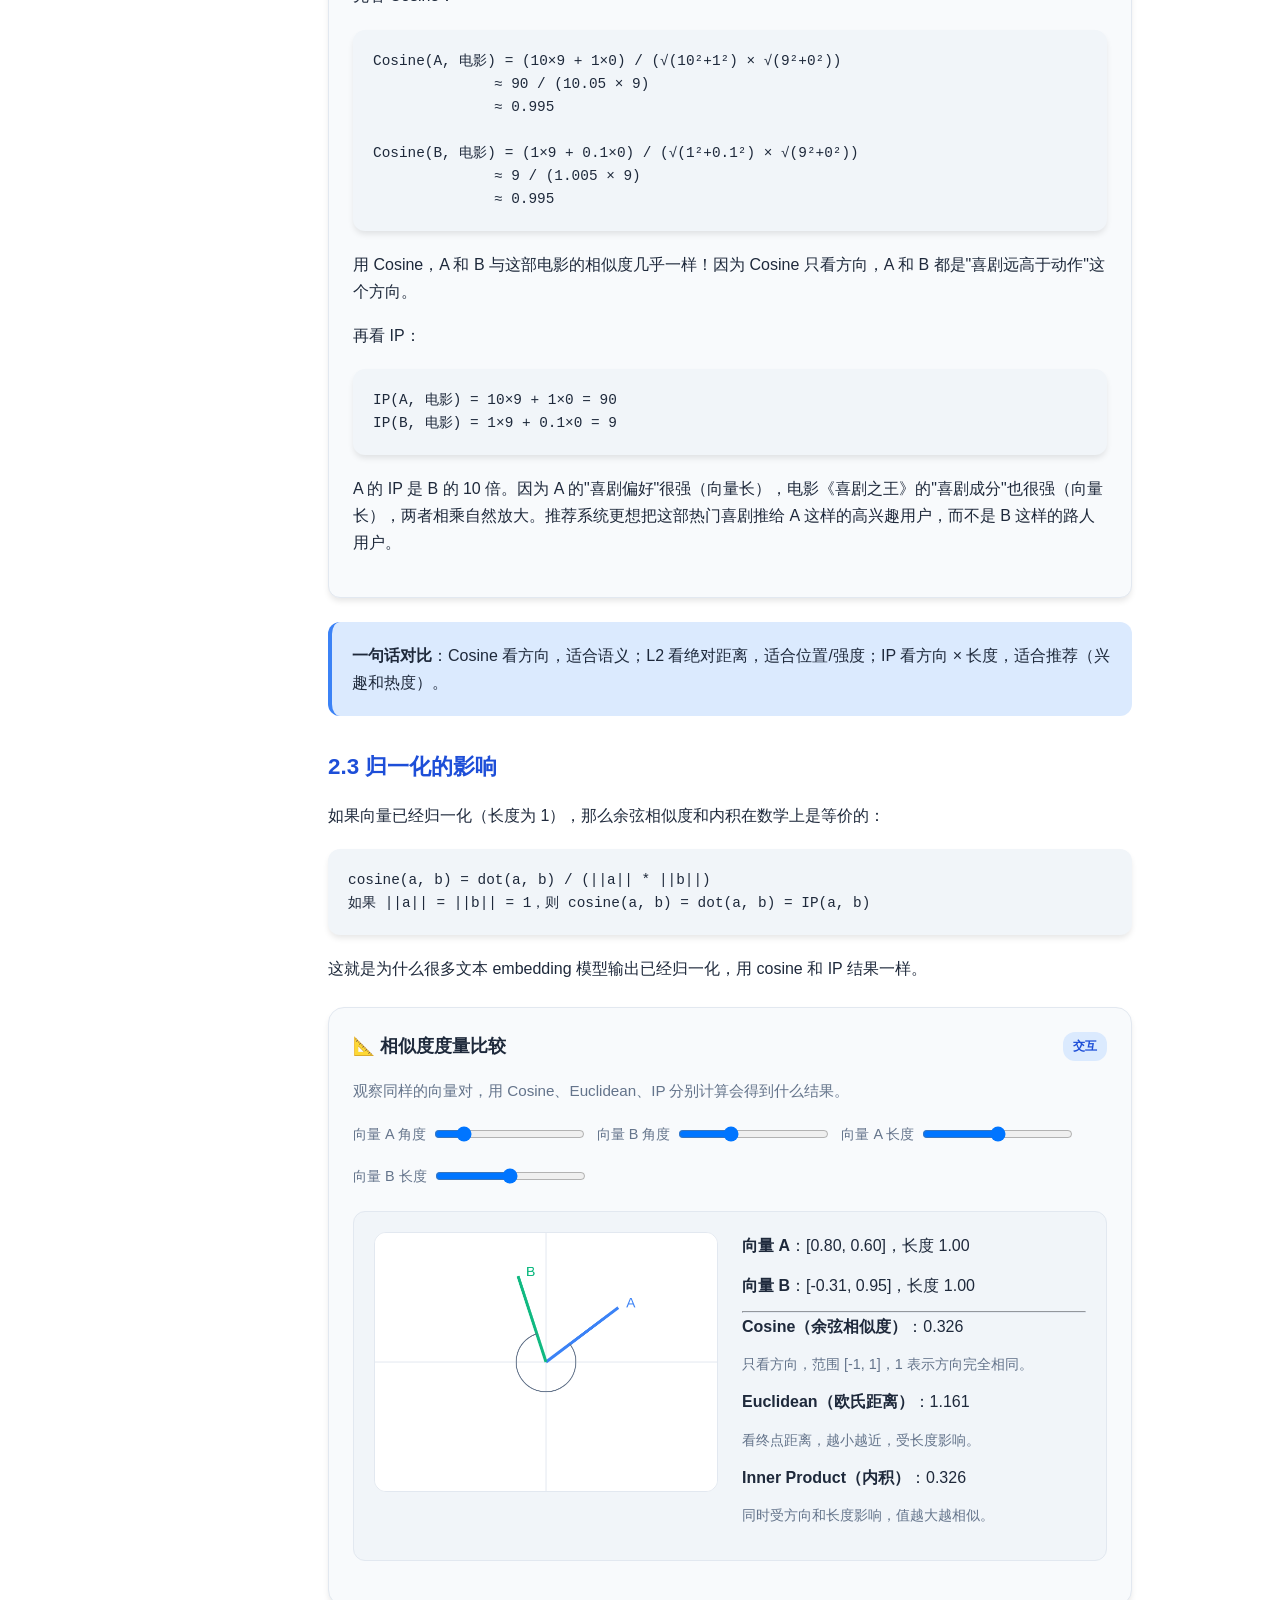
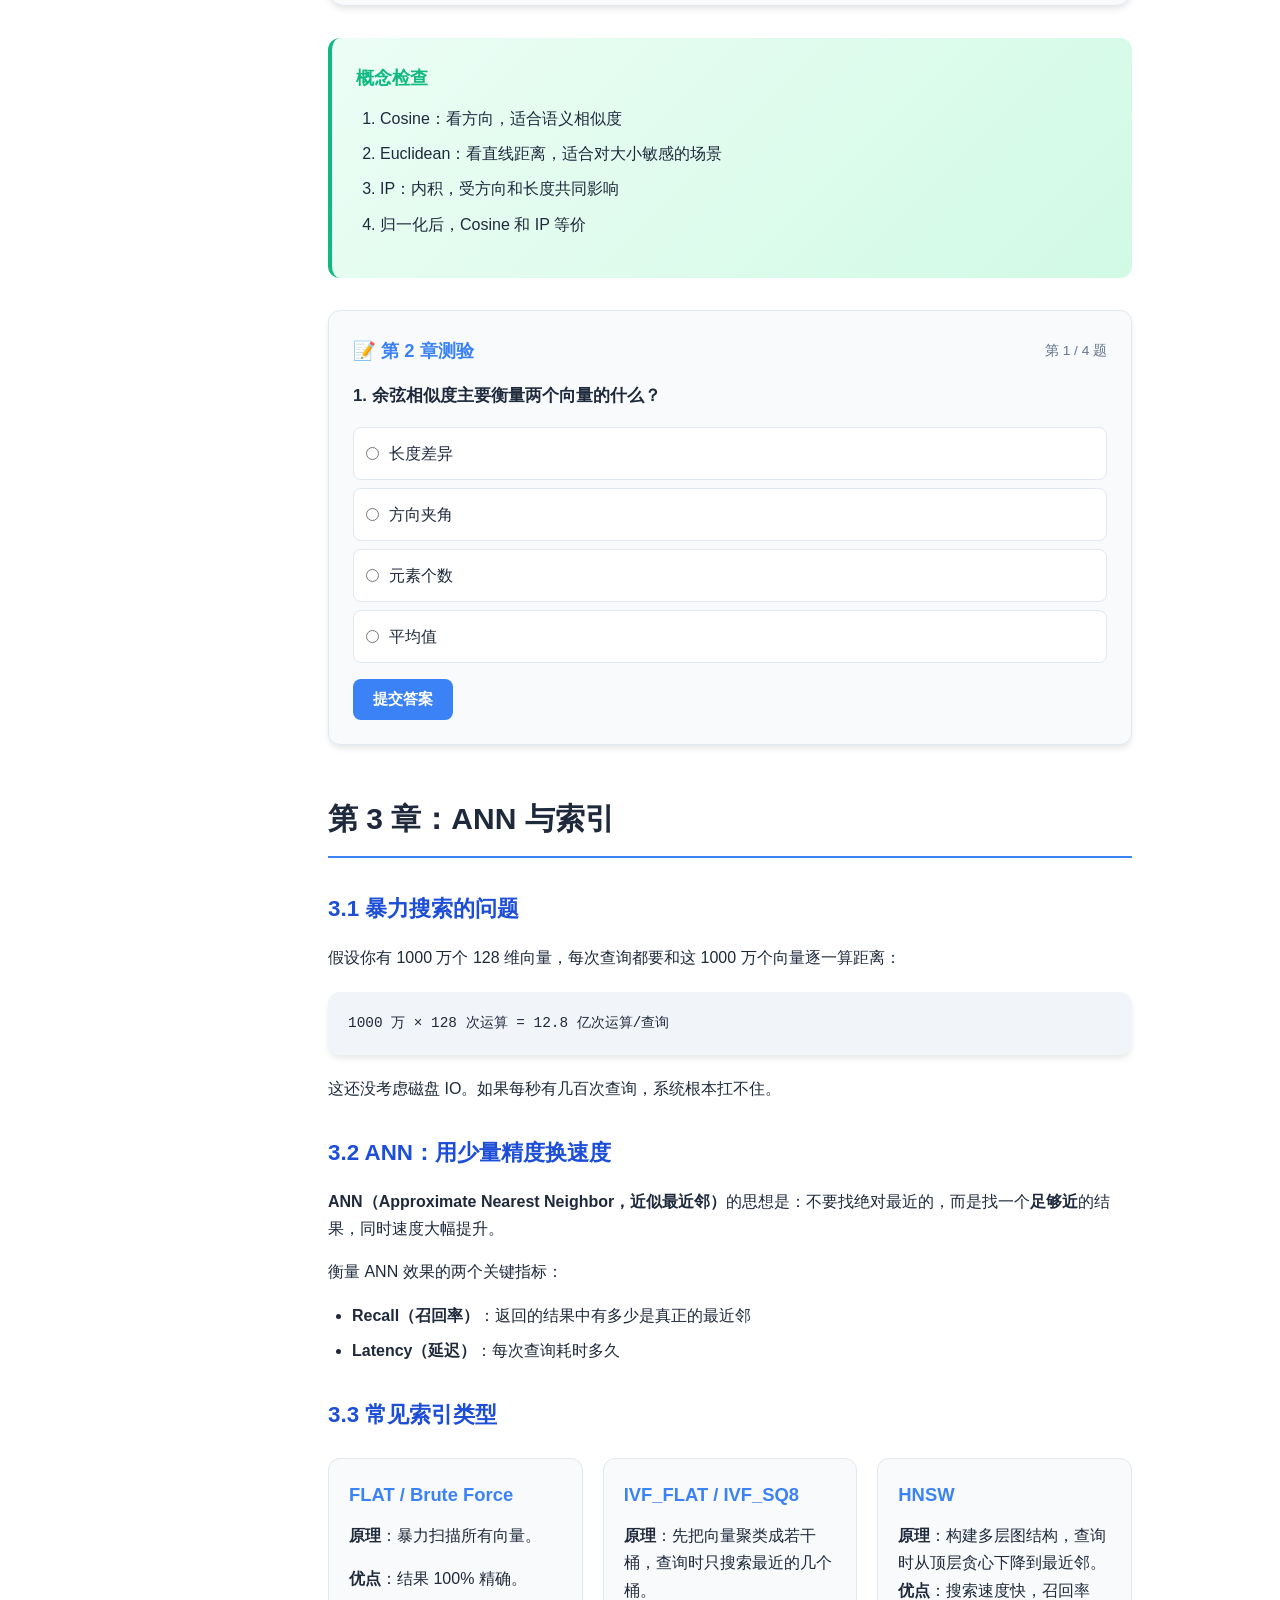
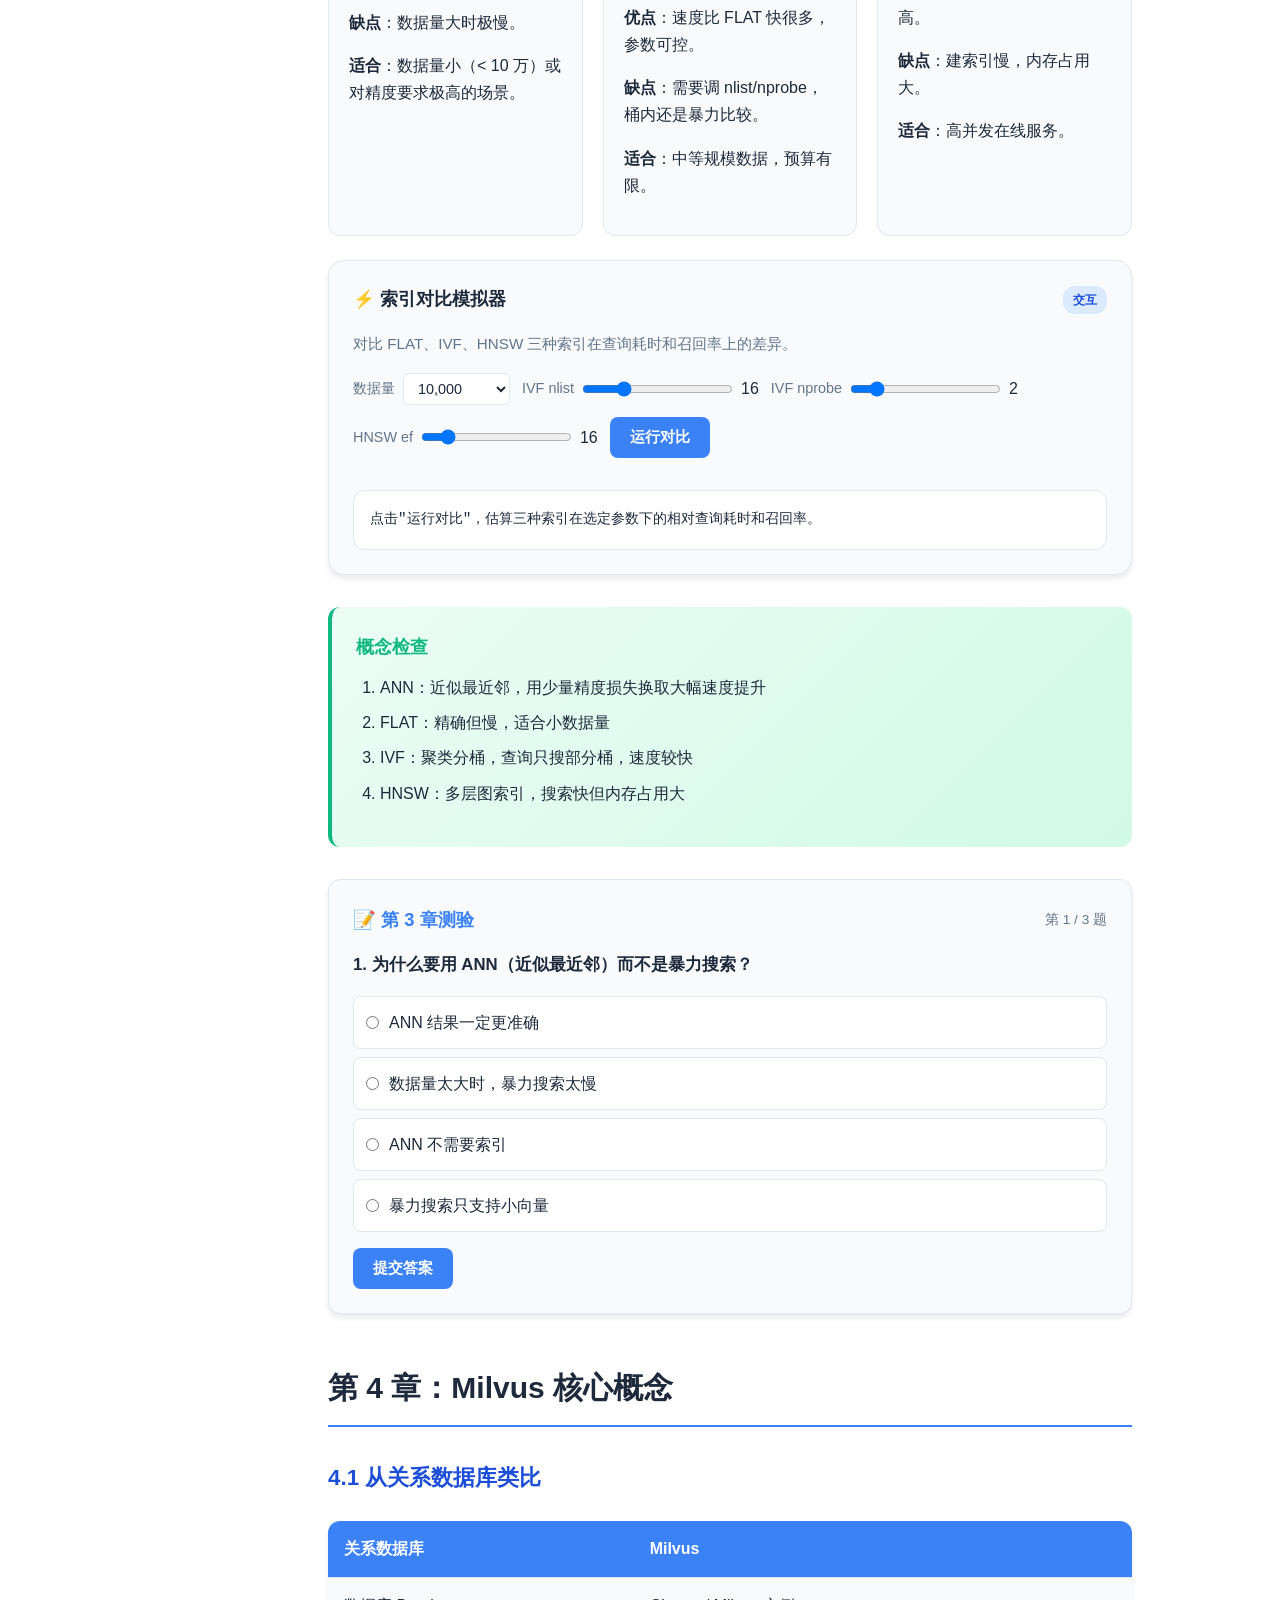
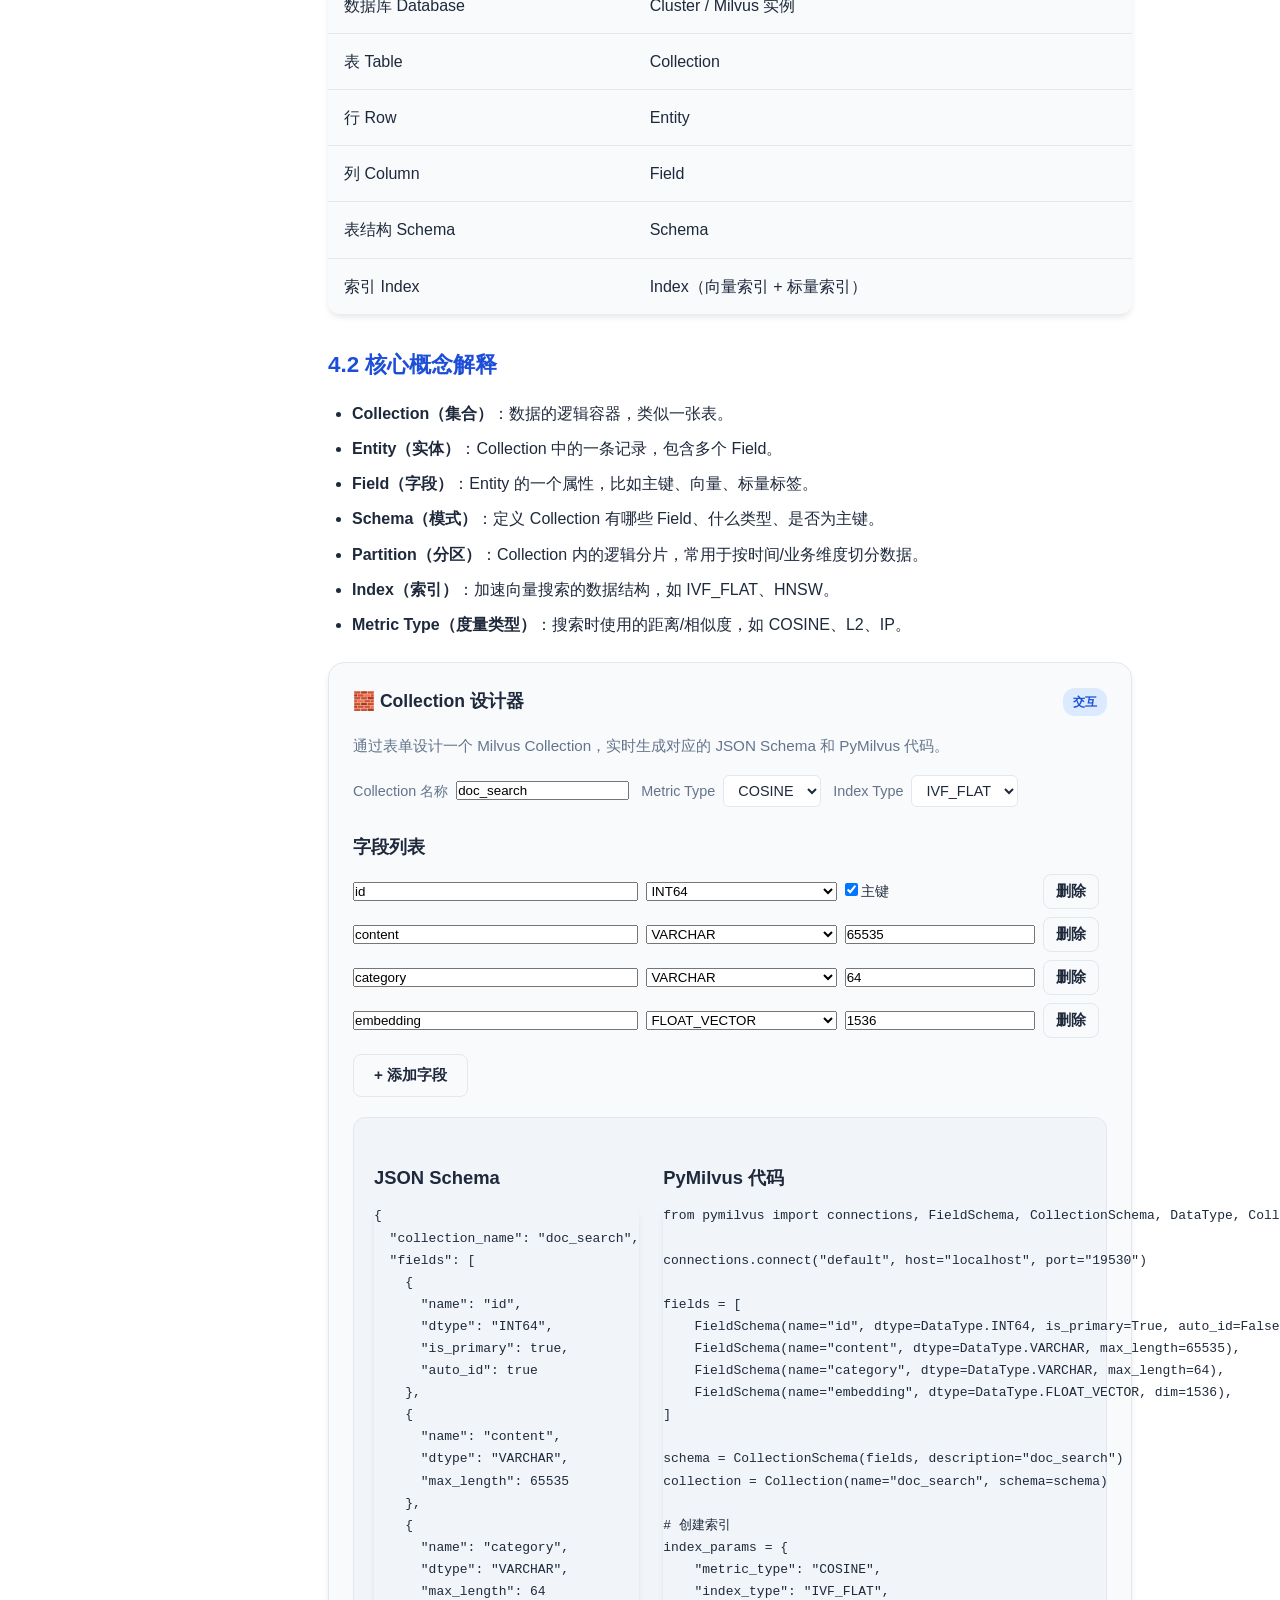
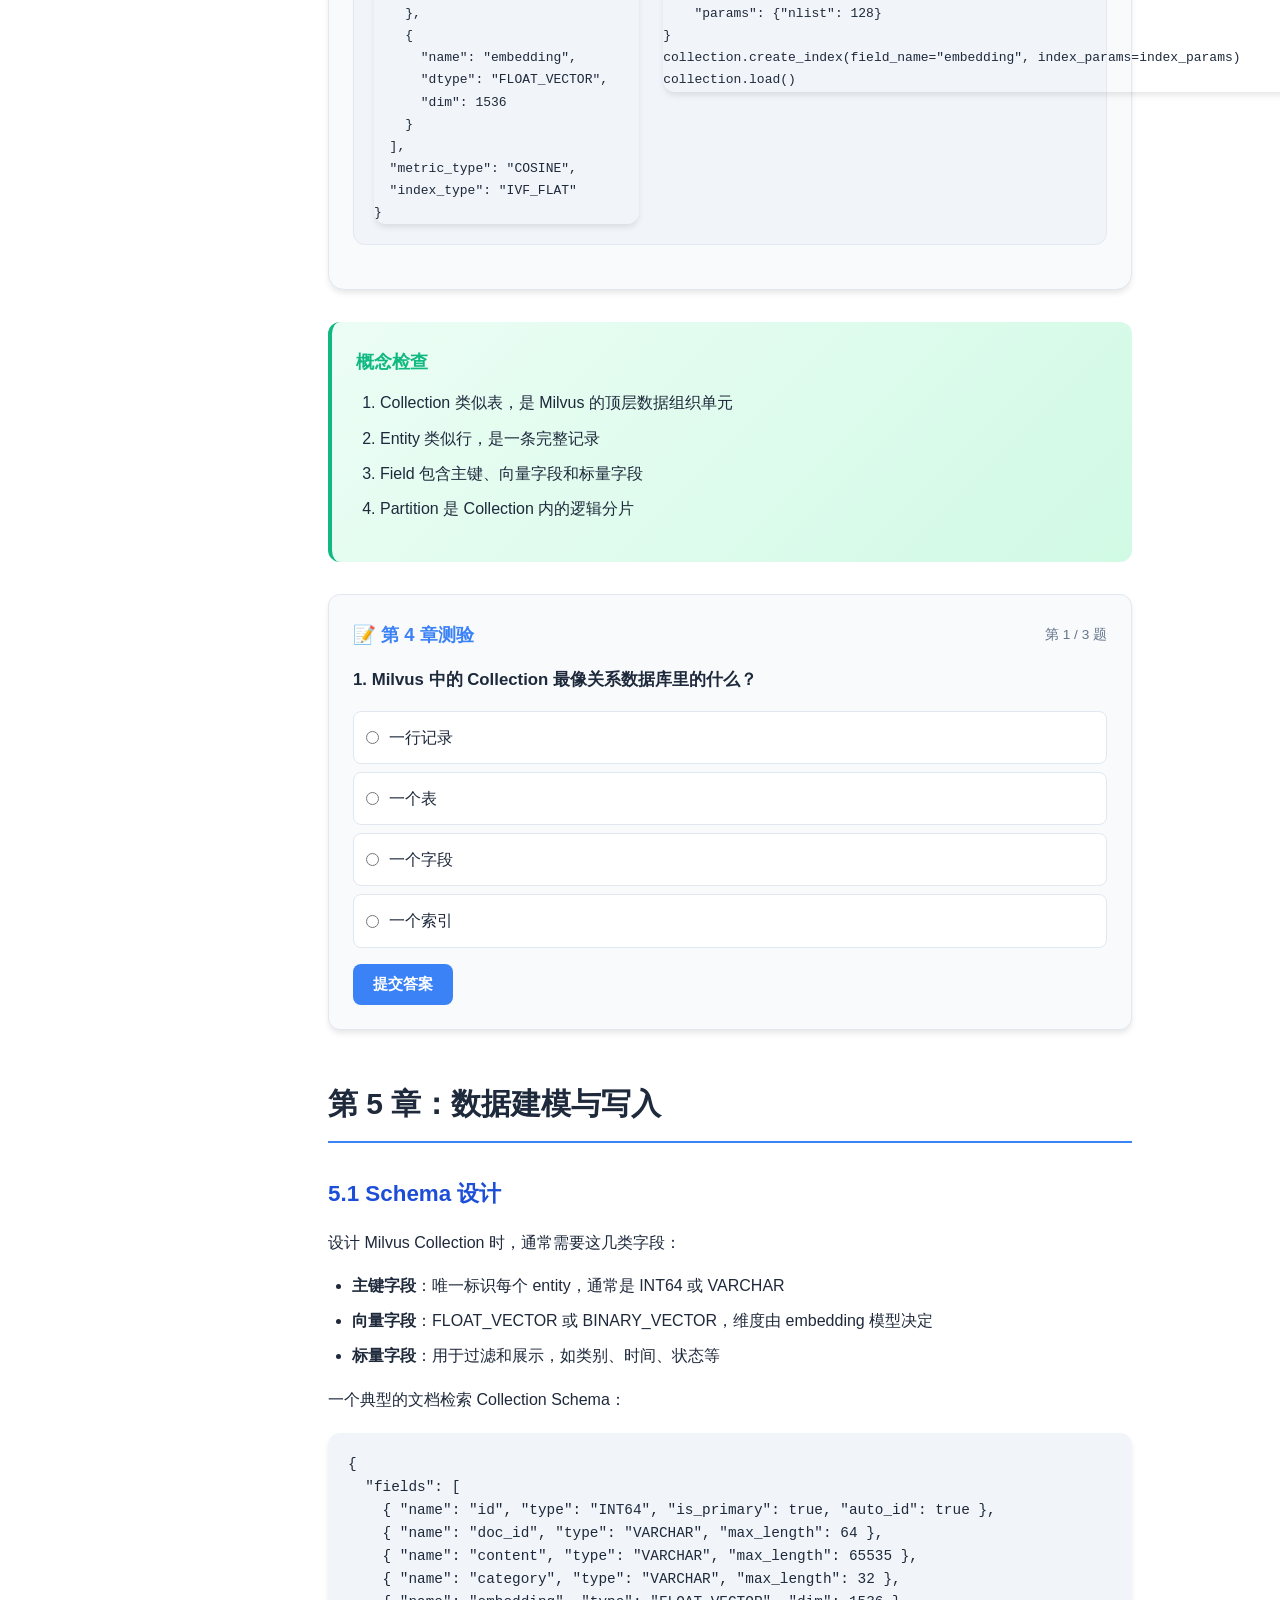
==== commit ce59266d: "Make L2 and IP examples more concrete in Milvus Ch2 Rewrite restaurant (L2) and movie recommendation" ====
--- a/milvus_learning_site/index.html
+++ b/milvus_learning_site/index.html
@@ -291,13 +291,20 @@
                         <figcaption>L2 看两个向量终点之间的直线距离。例如 A=[0.8, 0.8] 和 B=[0.3, 0.3] 方向相同，但终点距离 ≈ 0.71，L2 明显大于 0。</figcaption>
                     </figure>
 
-                    <p>比如推荐餐厅：<code>餐厅 = [人均消费, 评分, 距离我当前位置]</code></p>
+                    <p><strong>具体例子：找餐厅</strong></p>
+                    <p>假设我们只关心两个维度：距离我多远、人均消费多少。把每家餐厅表示成一个 2 维向量：</p>
+                    <pre><code>餐厅 = [距离（公里）, 人均消费（百元）]</code></pre>
                     <ul>
-                        <li>餐厅 A：[100, 4.5, 0.5]</li>
-                        <li>餐厅 B：[300, 4.6, 5.0]</li>
+                        <li>餐厅 A（楼下小店）：[0.5, 1.0] → 离我 0.5 公里，人均 100 元</li>
+                        <li>餐厅 B（远处商场）：[5.0, 3.0] → 离我 5 公里，人均 300 元</li>
                     </ul>
-                    <p>A 和 B 方向可能接近，但人均消费和实际距离差很多。"离我 0.5 公里"和"离我 5 公里"的体验差异很大，L2 能反映这种绝对差异。</p>
-                    <p>再比如图像亮度：两张图都是橙色调，但一张亮、一张暗。Cosine 会认为很像，L2 会认为很远。如果你想找"亮度也接近"的图片，L2 更合适。</p>
+                    <p>如果只看方向（Cosine），A 和 B 的方向其实差不多：都是"距离越大、消费越高"这个比例。但你的实际体验差很多。</p>
+                    <p>用 L2 计算：</p>
+                    <pre><code>L2(A, B) = √((5.0 - 0.5)² + (3.0 - 1.0)²)
+         = √(20.25 + 4.0)
+         ≈ 4.92</code></pre>
+                    <p>这个值很大，说明两家店在"距离+消费"这个空间里离得很远。L2 能直接反映出"离我 0.5 公里"和"离我 5 公里"这种绝对差异。</p>
+                    <p>再比如图像亮度：两张图都是橙色调（方向相同），但一张亮、一张暗。Cosine 会认为很像，L2 会认为很远。如果你想找"亮度也接近"的图片，L2 更合适。</p>
                 </div>
 
                 <div class="card">
@@ -325,13 +332,30 @@
                         <li>用户兴趣向量长 → 对这个品类越感兴趣</li>
                         <li>物品热度向量长 → 这个物品越热门/受欢迎</li>
                     </ul>
-                    <p>比如电影推荐：<code>用户 = [喜剧喜好, 动作喜好, 爱情喜好]</code></p>
+                    <p><strong>具体例子：电影推荐</strong></p>
+                    <p>假设用户兴趣只分两个维度：喜剧偏好、动作偏好。数字越大表示越喜欢：</p>
+                    <pre><code>用户 = [喜剧偏好, 动作偏好]
+电影 = [喜剧成分, 动作成分]</code></pre>
                     <ul>
-                        <li>用户 A 很喜欢喜剧：[10, 1, 1]</li>
-                        <li>用户 B 一般喜欢喜剧：[1, 0.1, 0.1]</li>
-                        <li>电影《喜剧之王》=[9, 0, 1]</li>
+                        <li>用户 A（喜剧迷）：[10, 1] → 非常喜欢喜剧，对动作一般</li>
+                        <li>用户 B（路人）：[1, 0.1] → 对喜剧感觉一般，对动作更一般</li>
+                        <li>电影《喜剧之王》：[9, 0] → 纯喜剧，几乎没有动作</li>
                     </ul>
-                    <p>用 IP 计算：A·电影 = 91，B·电影 = 9.1。IP 自然地把"兴趣强"的用户和"热门喜剧"匹配在一起。如果用 Cosine，A 和 B 对这部电影的相似度可能差不多，但推荐系统更想把热门内容推给高兴趣用户。</p>
+
+                    <p>先看 Cosine：</p>
+                    <pre><code>Cosine(A, 电影) = (10×9 + 1×0) / (√(10²+1²) × √(9²+0²))
+              ≈ 90 / (10.05 × 9)
+              ≈ 0.995
+
+Cosine(B, 电影) = (1×9 + 0.1×0) / (√(1²+0.1²) × √(9²+0²))
+              ≈ 9 / (1.005 × 9)
+              ≈ 0.995</code></pre>
+                    <p>用 Cosine，A 和 B 与这部电影的相似度几乎一样！因为 Cosine 只看方向，A 和 B 都是"喜剧远高于动作"这个方向。</p>
+
+                    <p>再看 IP：</p>
+                    <pre><code>IP(A, 电影) = 10×9 + 1×0 = 90
+IP(B, 电影) = 1×9 + 0.1×0 = 9</code></pre>
+                    <p>A 的 IP 是 B 的 10 倍。因为 A 的"喜剧偏好"很强（向量长），电影《喜剧之王》的"喜剧成分"也很强（向量长），两者相乘自然放大。推荐系统更想把这部热门喜剧推给 A 这样的高兴趣用户，而不是 B 这样的路人用户。</p>
                 </div>
 
                 <div class="highlight-box">
